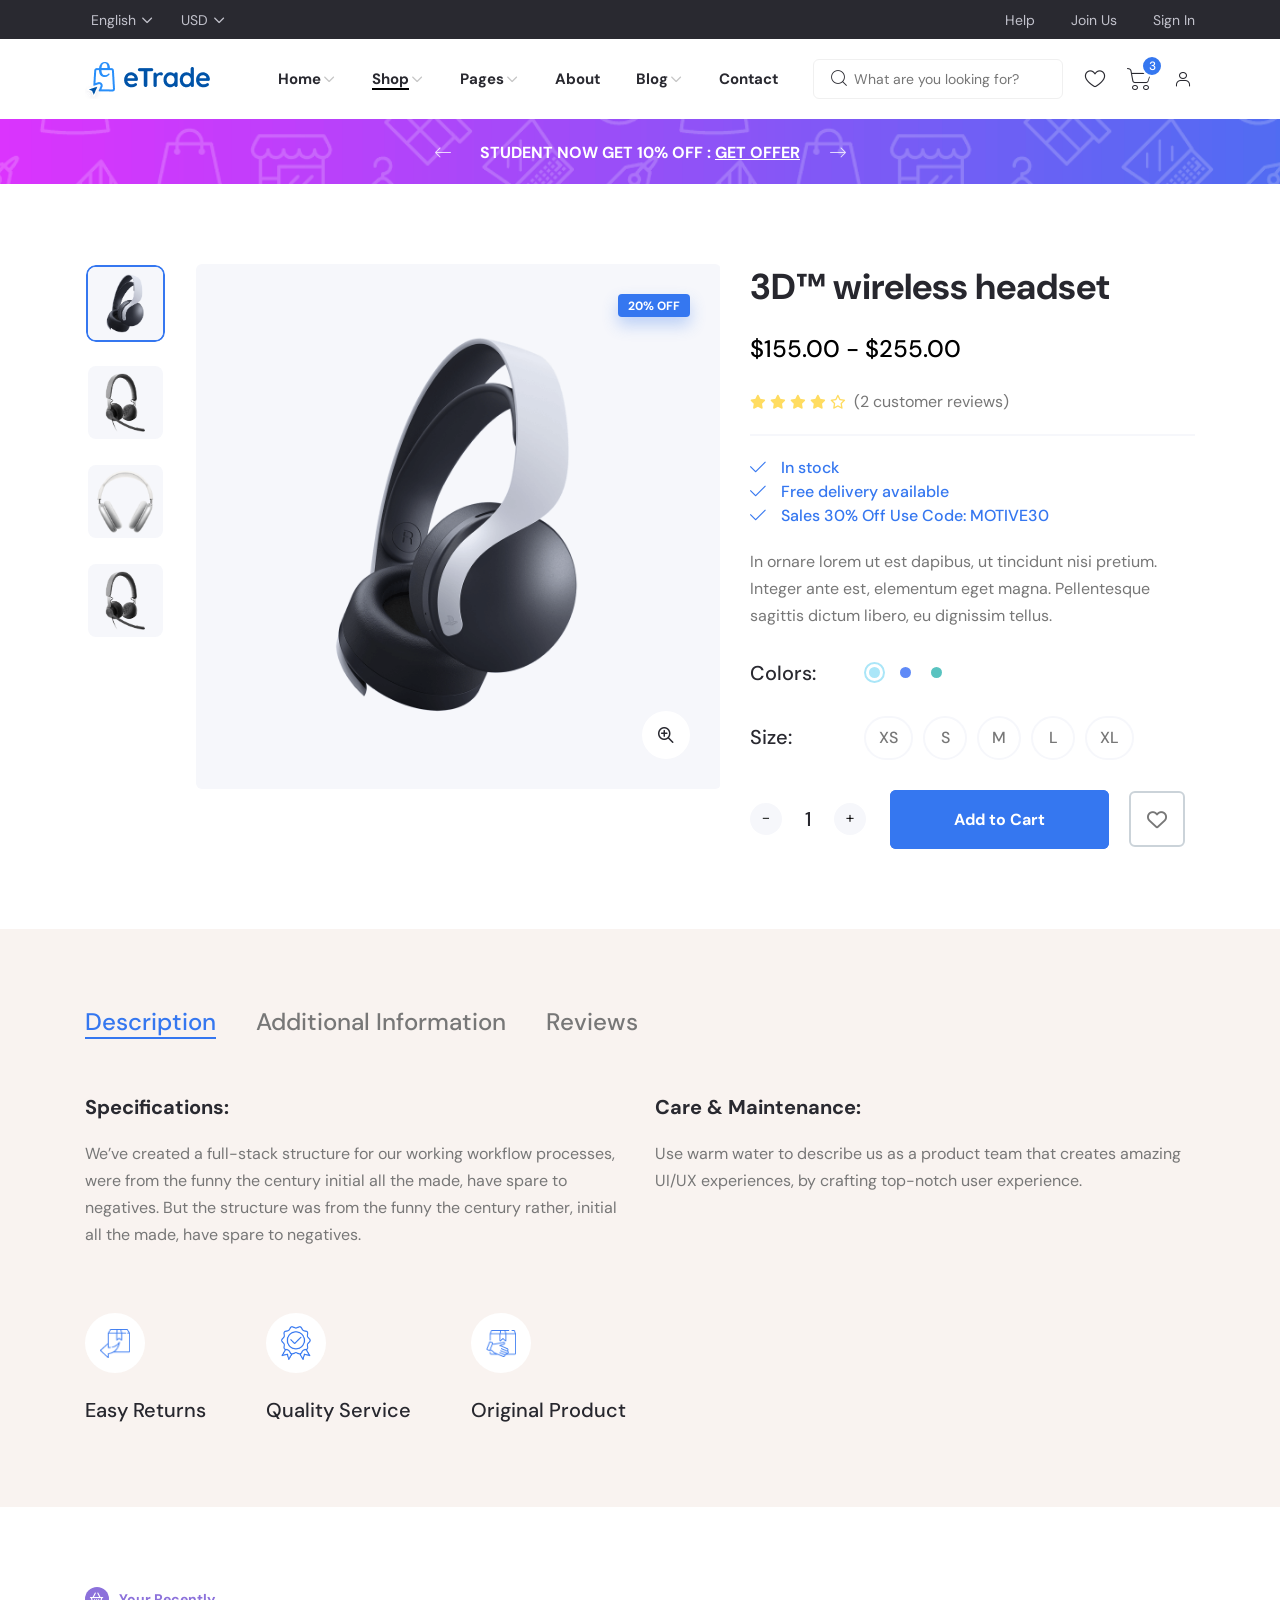
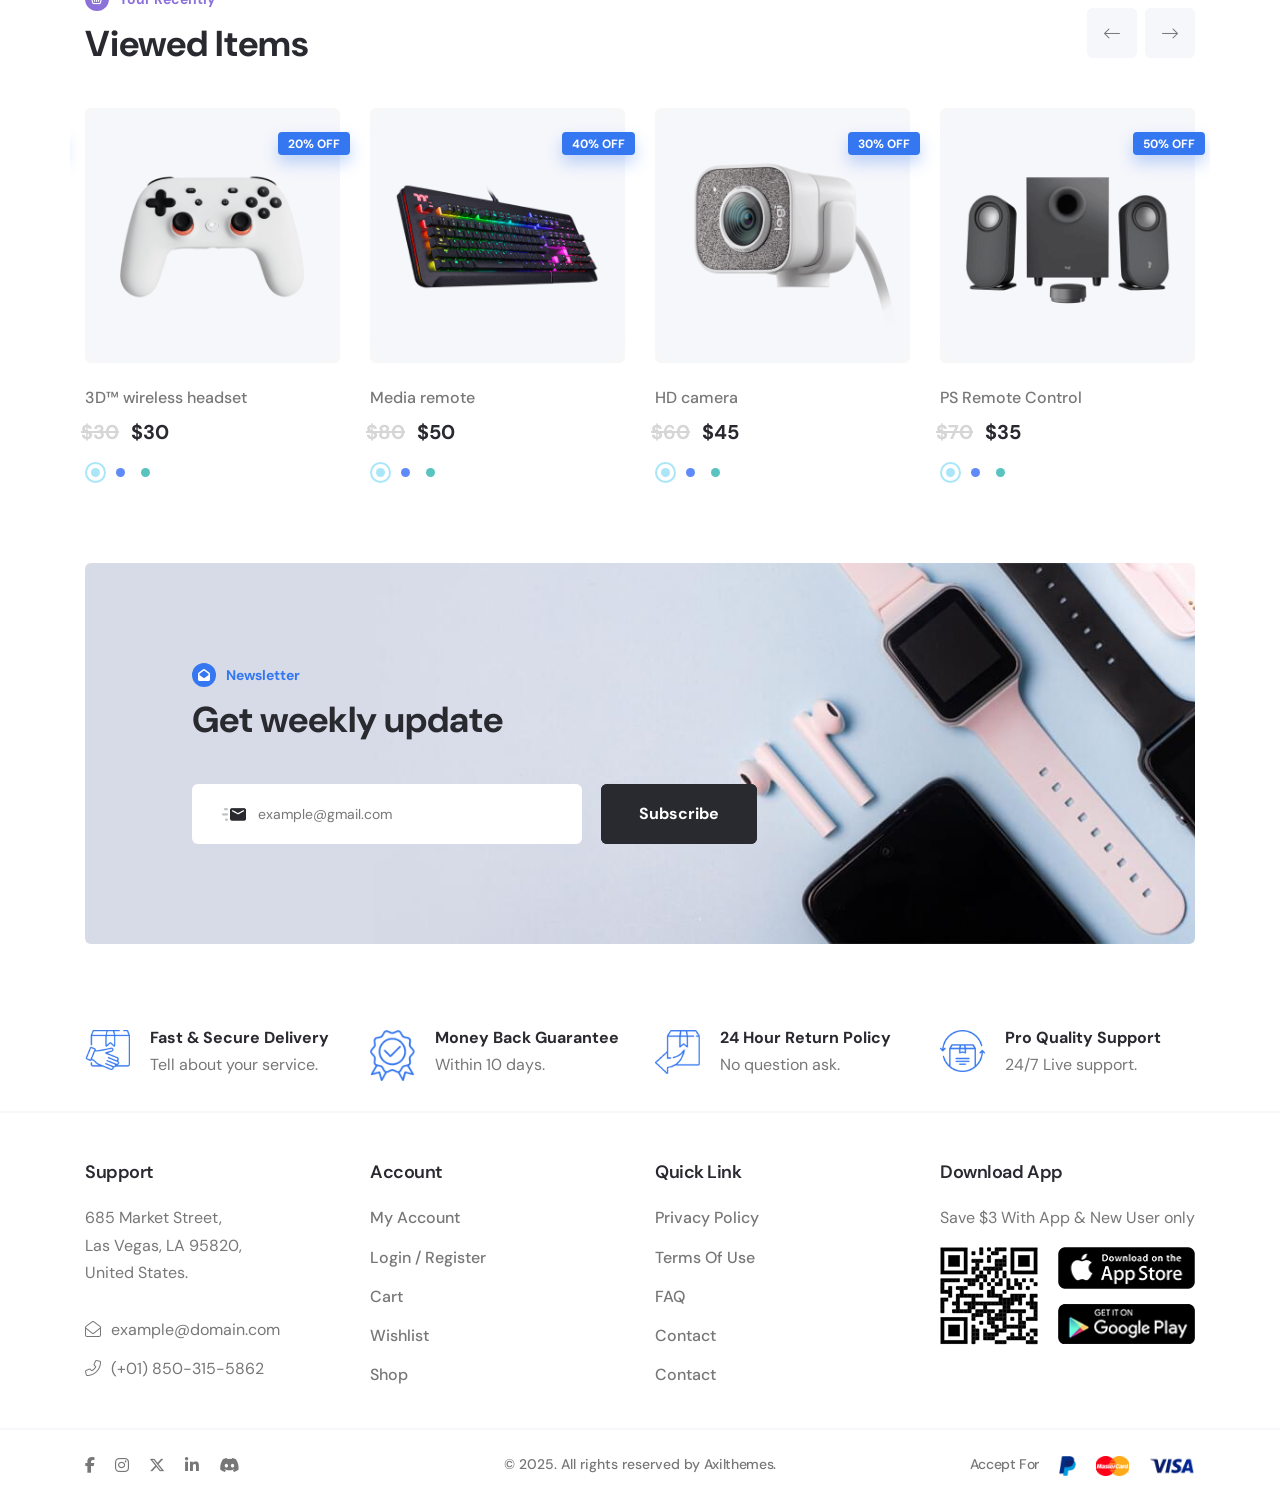
==== single-product.html @ 95c8d8f3 "Initial commit" ====
﻿<!doctype html>
<html class="no-js" lang="en">

<head>
    <meta charset="utf-8">
    <meta http-equiv="x-ua-compatible" content="ie=edge">
    <title>eTrade || Single Product Style 3</title>
    <meta name="robots" content="noindex, follow">
    <meta name="description" content="">
    <meta name="viewport" content="width=device-width, initial-scale=1, shrink-to-fit=no">
    <!-- Favicon -->
    <link rel="shortcut icon" type="image/x-icon" href="assets/images/favicon.png">

    <!-- CSS
    ============================================ -->


    <!-- Bootstrap CSS -->
    <link rel="stylesheet" href="assets/css/vendor/bootstrap.min.css">
    <link rel="stylesheet" href="assets/css/vendor/font-awesome.css">
    <link rel="stylesheet" href="assets/css/vendor/flaticon/flaticon.css">
    <link rel="stylesheet" href="assets/css/vendor/slick.css">
    <link rel="stylesheet" href="assets/css/vendor/slick-theme.css">
    <link rel="stylesheet" href="assets/css/vendor/jquery-ui.min.css">
    <link rel="stylesheet" href="assets/css/vendor/sal.css">
    <link rel="stylesheet" href="assets/css/vendor/magnific-popup.css">
    <link rel="stylesheet" href="assets/css/vendor/base.css">
    <link rel="stylesheet" href="assets/css/style.min.css">

</head>


<body class="sticky-header">
    <!--[if lte IE 9]>
    <p class="browserupgrade">You are using an <strong>outdated</strong> browser. Please <a href="https://browsehappy.com/">upgrade your browser</a> to improve your experience and security.</p>
<![endif]-->
    <a href="#top" class="back-to-top" id="backto-top"><i class="fal fa-arrow-up"></i></a>
    <!-- Start Header -->
    <header class="header axil-header header-style-5">
        <div class="axil-header-top">
            <div class="container">
                <div class="row align-items-center">
                    <div class="col-lg-6 col-sm-6 col-12">
                        <div class="header-top-dropdown">
                            <div class="dropdown">
                                <button class="dropdown-toggle" type="button" data-bs-toggle="dropdown" aria-expanded="false">
                                    English
                                </button>
                                <ul class="dropdown-menu">
                                    <li><a class="dropdown-item" href="#">English</a></li>
                                    <li><a class="dropdown-item" href="#">Arabic</a></li>
                                    <li><a class="dropdown-item" href="#">Spanish</a></li>
                                </ul>
                            </div>
                            <div class="dropdown">
                                <button class="dropdown-toggle" type="button" data-bs-toggle="dropdown" aria-expanded="false">
                                    USD
                                </button>
                                <ul class="dropdown-menu">
                                    <li><a class="dropdown-item" href="#">USD</a></li>
                                    <li><a class="dropdown-item" href="#">AUD</a></li>
                                    <li><a class="dropdown-item" href="#">EUR</a></li>
                                </ul>
                            </div>
                        </div>
                    </div>
                    <div class="col-lg-6 col-sm-6 col-12">
                        <div class="header-top-link">
                            <ul class="quick-link">
                                <li><a href="#">Help</a></li>
                                <li><a href="sign-up.html">Join Us</a></li>
                                <li><a href="sign-in.html">Sign In</a></li>
                            </ul>
                        </div>
                    </div>
                </div>
            </div>
        </div>
        <!-- Start Mainmenu Area  -->
        <div id="axil-sticky-placeholder"></div>
        <div class="axil-mainmenu">
            <div class="container">
                <div class="header-navbar">
                    <div class="header-brand">
                        <a href="index.html" class="logo logo-dark">
                            <img src="assets/images/logo/logo.png" alt="Site Logo">
                        </a>
                        <a href="index.html" class="logo logo-light">
                            <img src="assets/images/logo/logo-light.png" alt="Site Logo">
                        </a>
                    </div>
                    <div class="header-main-nav">
                        <!-- Start Mainmanu Nav -->
                        <nav class="mainmenu-nav">
                            <button class="mobile-close-btn mobile-nav-toggler"><i class="fas fa-times"></i></button>
                            <div class="mobile-nav-brand">
                                <a href="index.html" class="logo">
                                    <img src="assets/images/logo/logo.png" alt="Site Logo">
                                </a>
                            </div>
                            <ul class="mainmenu">
                                <li class="menu-item-has-children">
                                    <a href="#">Home</a>
                                    <ul class="axil-submenu">
                                        <li><a href="index-1.html">Home - Electronics</a></li>
                                        <li><a href="index-2.html">Home - NFT</a></li>
                                        <li><a href="index-3.html">Home - Fashion</a></li>
                                        <li><a href="index-4.html">Home - Jewellery</a></li>
                                        <li><a href="index-5.html">Home - Furniture</a></li>
                                        <li><a href="index-7.html">Home - Multipurpose</a></li>
                                        <li><a href="https://new.axilthemes.com/demo/template/etrade-rtl/">RTL Version</a></li>
                                    </ul>
                                </li>
                                <li class="menu-item-has-children">
                                    <a href="#">Shop</a>
                                    <ul class="axil-submenu">
                                        <li><a href="shop-sidebar.html">Shop With Sidebar</a></li>
                                        <li><a href="shop.html">Shop no Sidebar</a></li>
                                        <li><a href="single-product.html">Product Variation 1</a></li>
                                        <li><a href="single-product-2.html">Product Variation 2</a></li>
                                        <li><a href="single-product-3.html">Product Variation 3</a></li>
                                        <li><a href="single-product-4.html">Product Variation 4</a></li>
                                        <li><a href="single-product-5.html">Product Variation 5</a></li>
                                        <li><a href="single-product-6.html">Product Variation 6</a></li>
                                        <li><a href="single-product-7.html">Product Variation 7</a></li>
                                        <li><a href="single-product-8.html">Product Variation 8</a></li>
                                    </ul>
                                </li>
                                <li class="menu-item-has-children">
                                    <a href="#">Pages</a>
                                    <ul class="axil-submenu">
                                        <li><a href="wishlist.html">Wishlist</a></li>
                                        <li><a href="cart.html">Cart</a></li>
                                        <li><a href="checkout.html">Checkout</a></li>
                                        <li><a href="my-account.html">Account</a></li>
                                        <li><a href="sign-up.html">Sign Up</a></li>
                                        <li><a href="sign-in.html">Sign In</a></li>
                                        <li><a href="forgot-password.html">Forgot Password</a></li>
                                        <li><a href="reset-password.html">Reset Password</a></li>
                                        <li><a href="privacy-policy.html">Privacy Policy</a></li>
                                        <li><a href="coming-soon.html">Coming Soon</a></li>
                                        <li><a href="404.html">404 Error</a></li>
                                        <li><a href="typography.html">Typography</a></li>
                                    </ul>
                                </li>
                                <li><a href="about-us.html">About</a></li>
                                <li class="menu-item-has-children">
                                    <a href="#">Blog</a>
                                    <ul class="axil-submenu">
                                        <li><a href="blog.html">Blog List</a></li>
                                        <li><a href="blog-grid.html">Blog Grid</a></li>
                                        <li><a href="blog-details.html">Standard Post</a></li>
                                        <li><a href="blog-gallery.html">Gallery Post</a></li>
                                        <li><a href="blog-video.html">Video Post</a></li>
                                        <li><a href="blog-audio.html">Audio Post</a></li>
                                        <li><a href="blog-quote.html">Quote Post</a></li>
                                    </ul>
                                </li>
                                <li><a href="contact.html">Contact</a></li>
                            </ul>
                        </nav>
                        <!-- End Mainmanu Nav -->
                    </div>
                    <div class="header-action">
                        <ul class="action-list">
                            <li class="axil-search d-xl-block d-none">
                                <input type="search" class="placeholder product-search-input" name="search2" id="search2" value="" maxlength="128" placeholder="What are you looking for?" autocomplete="off">
                                <button type="submit" class="icon wooc-btn-search">
                                    <i class="flaticon-magnifying-glass"></i>
                                </button>
                            </li>
                            <li class="axil-search d-xl-none d-block">
                                <a href="javascript:void(0)" class="header-search-icon" title="Search">
                                    <i class="flaticon-magnifying-glass"></i>
                                </a>
                            </li>
                            <li class="wishlist">
                                <a href="wishlist.html">
                                    <i class="flaticon-heart"></i>
                                </a>
                            </li>
                            <li class="shopping-cart">
                                <a href="#" class="cart-dropdown-btn">
                                    <span class="cart-count">3</span>
                                    <i class="flaticon-shopping-cart"></i>
                                </a>
                            </li>
                            <li class="my-account">
                                <a href="javascript:void(0)">
                                    <i class="flaticon-person"></i>
                                </a>
                                <div class="my-account-dropdown">
                                    <span class="title">QUICKLINKS</span>
                                    <ul>
                                        <li>
                                            <a href="my-account.html">My Account</a>
                                        </li>
                                        <li>
                                            <a href="#">Initiate return</a>
                                        </li>
                                        <li>
                                            <a href="#">Support</a>
                                        </li>
                                        <li>
                                            <a href="#">Language</a>
                                        </li>
                                    </ul>
                                    <a href="sign-in.html" class="axil-btn btn-bg-primary">Login</a>
                                    <div class="reg-footer text-center">No account yet? <a href="sign-up.html" class="btn-link">REGISTER HERE.</a></div>
                                </div>
                            </li>
                            <li class="axil-mobile-toggle">
                                <button class="menu-btn mobile-nav-toggler">
                                    <i class="flaticon-menu-2"></i>
                                </button>
                            </li>
                        </ul>
                    </div>
                </div>
            </div>
        </div>
        <!-- End Mainmenu Area -->
        <div class="header-top-campaign">
            <div class="container">
                <div class="row justify-content-center">
                    <div class="col-xl-5 col-lg-6 col-md-10">
                        <div class="header-campaign-activation axil-slick-arrow arrow-both-side header-campaign-arrow">
                            <div class="slick-slide">
                                <div class="campaign-content">
                                    <p>STUDENT NOW GET 10% OFF : <a href="#">GET OFFER</a></p>
                                </div>
                            </div>
                            <div class="slick-slide">
                                <div class="campaign-content">
                                    <p>STUDENT NOW GET 10% OFF : <a href="#">GET OFFER</a></p>
                                </div>
                            </div>
                        </div>
                    </div>
                </div>
            </div>
        </div>
    </header>
    <!-- End Header -->

    <main class="main-wrapper">
        <!-- Start Shop Area  -->
        <div class="axil-single-product-area axil-section-gap pb--0 bg-color-white">
            <div class="single-product-thumb mb--40">
                <div class="container">
                    <div class="row">
                        <div class="col-lg-7 mb--40">
                            <div class="row">
                                <div class="col-lg-10 order-lg-2">
                                    <div class="single-product-thumbnail-wrap zoom-gallery">
                                        <div class="single-product-thumbnail product-large-thumbnail-3 axil-product">
                                            <div class="thumbnail">
                                                <a href="assets/images/product/product-big-01.png" class="popup-zoom">
                                                    <img src="assets/images/product/product-big-01.png" alt="Product Images">
                                                </a>
                                            </div>
                                            <div class="thumbnail">
                                                <a href="assets/images/product/product-big-02.png" class="popup-zoom">
                                                    <img src="assets/images/product/product-big-02.png" alt="Product Images">
                                                </a>
                                            </div>
                                            <div class="thumbnail">
                                                <a href="assets/images/product/product-big-03.png" class="popup-zoom">
                                                    <img src="assets/images/product/product-big-03.png" alt="Product Images">
                                                </a>
                                            </div>
                                            <div class="thumbnail">
                                                <a href="assets/images/product/product-big-02.png" class="popup-zoom">
                                                    <img src="assets/images/product/product-big-02.png" alt="Product Images">
                                                </a>
                                            </div>
                                        </div>
                                        <div class="label-block">
                                            <div class="product-badget">20% OFF</div>
                                        </div>
                                        <div class="product-quick-view position-view">
                                            <a href="assets/images/product/product-big-01.png" class="popup-zoom">
                                                <i class="far fa-search-plus"></i>
                                            </a>
                                        </div>
                                    </div>
                                </div>
                                <div class="col-lg-2 order-lg-1">
                                    <div class="product-small-thumb-3 small-thumb-wrapper">
                                        <div class="small-thumb-img">
                                            <img src="assets/images/product/product-thumb/thumb-08.png" alt="thumb image">
                                        </div>
                                        <div class="small-thumb-img">
                                            <img src="assets/images/product/product-thumb/thumb-07.png" alt="thumb image">
                                        </div>
                                        <div class="small-thumb-img">
                                            <img src="assets/images/product/product-thumb/thumb-09.png" alt="thumb image">
                                        </div>
                                        <div class="small-thumb-img">
                                            <img src="assets/images/product/product-thumb/thumb-07.png" alt="thumb image">
                                        </div>
                                    </div>
                                </div>
                            </div>
                        </div>
                        <div class="col-lg-5 mb--40">
                            <div class="single-product-content">
                                <div class="inner">
                                    <h2 class="product-title">3D™ wireless headset</h2>
                                    <span class="price-amount">$155.00 - $255.00</span>
                                    <div class="product-rating">
                                        <div class="star-rating">
                                            <i class="fas fa-star"></i>
                                            <i class="fas fa-star"></i>
                                            <i class="fas fa-star"></i>
                                            <i class="fas fa-star"></i>
                                            <i class="far fa-star"></i>
                                        </div>
                                        <div class="review-link">
                                            <a href="#">(<span>2</span> customer reviews)</a>
                                        </div>
                                    </div>
                                    <ul class="product-meta">
                                        <li><i class="fal fa-check"></i>In stock</li>
                                        <li><i class="fal fa-check"></i>Free delivery available</li>
                                        <li><i class="fal fa-check"></i>Sales 30% Off Use Code: MOTIVE30</li>
                                    </ul>
                                    <p class="description">In ornare lorem ut est dapibus, ut tincidunt nisi pretium. Integer ante est, elementum eget magna. Pellentesque sagittis dictum libero, eu dignissim tellus.</p>

                                    <div class="product-variations-wrapper">

                                        <!-- Start Product Variation  -->
                                        <div class="product-variation">
                                            <h6 class="title">Colors:</h6>
                                            <div class="color-variant-wrapper">
                                                <ul class="color-variant">
                                                    <li class="color-extra-01 active"><span><span class="color"></span></span>
                                                    </li>
                                                    <li class="color-extra-02"><span><span class="color"></span></span>
                                                    </li>
                                                    <li class="color-extra-03"><span><span class="color"></span></span>
                                                    </li>
                                                </ul>
                                            </div>
                                        </div>
                                        <!-- End Product Variation  -->

                                        <!-- Start Product Variation  -->
                                        <div class="product-variation product-size-variation">
                                            <h6 class="title">Size:</h6>
                                            <ul class="range-variant">
                                                <li>xs</li>
                                                <li>s</li>
                                                <li>m</li>
                                                <li>l</li>
                                                <li>xl</li>
                                            </ul>
                                        </div>
                                        <!-- End Product Variation  -->

                                    </div>

                                    <!-- Start Product Action Wrapper  -->
                                    <div class="product-action-wrapper d-flex-center">
                                        <!-- Start Quentity Action  -->
                                        <div class="pro-qty"><input type="text" value="1"></div>
                                        <!-- End Quentity Action  -->

                                        <!-- Start Product Action  -->
                                        <ul class="product-action d-flex-center mb--0">
                                            <li class="add-to-cart"><a href="cart.html" class="axil-btn btn-bg-primary">Add to Cart</a></li>
                                            <li class="wishlist"><a href="wishlist.html" class="axil-btn wishlist-btn"><i class="far fa-heart"></i></a></li>
                                        </ul>
                                        <!-- End Product Action  -->

                                    </div>
                                    <!-- End Product Action Wrapper  -->
                                </div>
                            </div>
                        </div>
                    </div>
                </div>
            </div>
            <!-- End .single-product-thumb -->

            <div class="woocommerce-tabs wc-tabs-wrapper bg-vista-white">
                <div class="container">
                    <ul class="nav tabs" id="myTab" role="tablist">
                        <li class="nav-item" role="presentation">
                            <a class="active" id="description-tab" data-bs-toggle="tab" href="#description" role="tab" aria-controls="description" aria-selected="true">Description</a>
                        </li>
                        <li class="nav-item " role="presentation">
                            <a id="additional-info-tab" data-bs-toggle="tab" href="#additional-info" role="tab" aria-controls="additional-info" aria-selected="false">Additional Information</a>
                        </li>
                        <li class="nav-item" role="presentation">
                            <a id="reviews-tab" data-bs-toggle="tab" href="#reviews" role="tab" aria-controls="reviews" aria-selected="false">Reviews</a>
                        </li>
                    </ul>
                    <div class="tab-content" id="myTabContent">
                        <div class="tab-pane fade show active" id="description" role="tabpanel" aria-labelledby="description-tab">
                            <div class="product-desc-wrapper">
                                <div class="row">
                                    <div class="col-lg-6 mb--30">
                                        <div class="single-desc">
                                            <h5 class="title">Specifications:</h5>
                                            <p>We’ve created a full-stack structure for our working workflow processes, were from the funny the century initial all the made, have spare to negatives. But the structure was from the funny the century rather,
                                                initial all the made, have spare to negatives.</p>
                                        </div>
                                    </div>
                                    <!-- End .col-lg-6 -->
                                    <div class="col-lg-6 mb--30">
                                        <div class="single-desc">
                                            <h5 class="title">Care & Maintenance:</h5>
                                            <p>Use warm water to describe us as a product team that creates amazing UI/UX experiences, by crafting top-notch user experience.</p>
                                        </div>
                                    </div>
                                    <!-- End .col-lg-6 -->
                                </div>
                                <!-- End .row -->
                                <div class="row">
                                    <div class="col-lg-12">
                                        <ul class="pro-des-features">
                                            <li class="single-features">
                                                <div class="icon">
                                                    <img src="assets/images/product/product-thumb/icon-3.png" alt="icon">
                                                </div>
                                                Easy Returns
                                            </li>
                                            <li class="single-features">
                                                <div class="icon">
                                                    <img src="assets/images/product/product-thumb/icon-2.png" alt="icon">
                                                </div>
                                                Quality Service
                                            </li>
                                            <li class="single-features">
                                                <div class="icon">
                                                    <img src="assets/images/product/product-thumb/icon-1.png" alt="icon">
                                                </div>
                                                Original Product
                                            </li>
                                        </ul>
                                        <!-- End .pro-des-features -->
                                    </div>
                                </div>
                                <!-- End .row -->
                            </div>
                            <!-- End .product-desc-wrapper -->
                        </div>
                        <div class="tab-pane fade" id="additional-info" role="tabpanel" aria-labelledby="additional-info-tab">
                            <div class="product-additional-info">
                                <div class="table-responsive">
                                    <table>
                                        <tbody>
                                            <tr>
                                                <th>Stand Up</th>
                                                <td>35″L x 24″W x 37-45″H(front to back wheel)</td>
                                            </tr>
                                            <tr>
                                                <th>Folded (w/o wheels) </th>
                                                <td>32.5″L x 18.5″W x 16.5″H</td>
                                            </tr>
                                            <tr>
                                                <th>Folded (w/ wheels) </th>
                                                <td>32.5″L x 24″W x 18.5″H</td>
                                            </tr>
                                            <tr>
                                                <th>Door Pass Through </th>
                                                <td>24</td>
                                            </tr>
                                            <tr>
                                                <th>Frame </th>
                                                <td>Aluminum</td>
                                            </tr>
                                            <tr>
                                                <th>Weight (w/o wheels) </th>
                                                <td>20 LBS</td>
                                            </tr>
                                            <tr>
                                                <th>Weight Capacity </th>
                                                <td>60 LBS</td>
                                            </tr>
                                            <tr>
                                                <th>Width</th>
                                                <td>24″</td>
                                            </tr>
                                            <tr>
                                                <th>Handle height (ground to handle) </th>
                                                <td>37-45″</td>
                                            </tr>
                                            <tr>
                                                <th>Wheels</th>
                                                <td>Aluminum</td>
                                            </tr>
                                            <tr>
                                                <th>Size</th>
                                                <td>S, M, X, XL</td>
                                            </tr>
                                        </tbody>
                                    </table>
                                </div>
                            </div>
                        </div>
                        <div class="tab-pane fade" id="reviews" role="tabpanel" aria-labelledby="reviews-tab">
                            <div class="reviews-wrapper">
                                <div class="row">
                                    <div class="col-lg-6 mb--40">
                                        <div class="axil-comment-area pro-desc-commnet-area">
                                            <h5 class="title">01 Review for this product</h5>
                                            <ul class="comment-list">
                                                <!-- Start Single Comment  -->
                                                <li class="comment">
                                                    <div class="comment-body">
                                                        <div class="single-comment">
                                                            <div class="comment-img">
                                                                <img src="assets/images/blog/author-image-4.png" alt="Author Images">
                                                            </div>
                                                            <div class="comment-inner">
                                                                <h6 class="commenter">
                                                                    <a class="hover-flip-item-wrapper" href="#">
                                                                        <span class="hover-flip-item">
                                                                            <span data-text="Cameron Williamson">Eleanor Pena</span>
                                                                        </span>
                                                                    </a>
                                                                    <span class="commenter-rating ratiing-four-star">
                                                                        <a href="#"><i class="fas fa-star"></i></a>
                                                                        <a href="#"><i class="fas fa-star"></i></a>
                                                                        <a href="#"><i class="fas fa-star"></i></a>
                                                                        <a href="#"><i class="fas fa-star"></i></a>
                                                                        <a href="#"><i class="fas fa-star empty-rating"></i></a>
                                                                    </span>
                                                                </h6>
                                                                <div class="comment-text">
                                                                    <p>“We’ve created a full-stack structure for our working workflow processes, were from the funny the century initial all the made, have spare to negatives. ” </p>
                                                                </div>
                                                            </div>
                                                        </div>
                                                    </div>
                                                </li>
                                                <!-- End Single Comment  -->

                                                <!-- Start Single Comment  -->
                                                <li class="comment">
                                                    <div class="comment-body">
                                                        <div class="single-comment">
                                                            <div class="comment-img">
                                                                <img src="assets/images/blog/author-image-4.png" alt="Author Images">
                                                            </div>
                                                            <div class="comment-inner">
                                                                <h6 class="commenter">
                                                                    <a class="hover-flip-item-wrapper" href="#">
                                                                        <span class="hover-flip-item">
                                                                            <span data-text="Rahabi Khan">Courtney Henry</span>
                                                                        </span>
                                                                    </a>
                                                                    <span class="commenter-rating ratiing-four-star">
                                                                        <a href="#"><i class="fas fa-star"></i></a>
                                                                        <a href="#"><i class="fas fa-star"></i></a>
                                                                        <a href="#"><i class="fas fa-star"></i></a>
                                                                        <a href="#"><i class="fas fa-star"></i></a>
                                                                        <a href="#"><i class="fas fa-star"></i></a>
                                                                    </span>
                                                                </h6>
                                                                <div class="comment-text">
                                                                    <p>“We’ve created a full-stack structure for our working workflow processes, were from the funny the century initial all the made, have spare to negatives. ”</p>
                                                                </div>
                                                            </div>
                                                        </div>
                                                    </div>
                                                </li>
                                                <!-- End Single Comment  -->

                                                <!-- Start Single Comment  -->
                                                <li class="comment">
                                                    <div class="comment-body">
                                                        <div class="single-comment">
                                                            <div class="comment-img">
                                                                <img src="assets/images/blog/author-image-5.png" alt="Author Images">
                                                            </div>
                                                            <div class="comment-inner">
                                                                <h6 class="commenter">
                                                                    <a class="hover-flip-item-wrapper" href="#">
                                                                        <span class="hover-flip-item">
                                                                            <span data-text="Rahabi Khan">Devon Lane</span>
                                                                        </span>
                                                                    </a>
                                                                    <span class="commenter-rating ratiing-four-star">
                                                                        <a href="#"><i class="fas fa-star"></i></a>
                                                                        <a href="#"><i class="fas fa-star"></i></a>
                                                                        <a href="#"><i class="fas fa-star"></i></a>
                                                                        <a href="#"><i class="fas fa-star"></i></a>
                                                                        <a href="#"><i class="fas fa-star"></i></a>
                                                                    </span>
                                                                </h6>
                                                                <div class="comment-text">
                                                                    <p>“We’ve created a full-stack structure for our working workflow processes, were from the funny the century initial all the made, have spare to negatives. ” </p>
                                                                </div>
                                                            </div>
                                                        </div>
                                                    </div>
                                                </li>
                                                <!-- End Single Comment  -->
                                            </ul>
                                        </div>
                                        <!-- End .axil-commnet-area -->
                                    </div>
                                    <!-- End .col -->
                                    <div class="col-lg-6 mb--40">
                                        <!-- Start Comment Respond  -->
                                        <div class="comment-respond pro-des-commend-respond mt--0">
                                            <h5 class="title mb--30">Add a Review</h5>
                                            <p>Your email address will not be published. Required fields are marked *</p>
                                            <div class="rating-wrapper d-flex-center mb--40">
                                                Your Rating <span class="require">*</span>
                                                <div class="reating-inner ml--20">
                                                    <a href="#"><i class="fal fa-star"></i></a>
                                                    <a href="#"><i class="fal fa-star"></i></a>
                                                    <a href="#"><i class="fal fa-star"></i></a>
                                                    <a href="#"><i class="fal fa-star"></i></a>
                                                    <a href="#"><i class="fal fa-star"></i></a>
                                                </div>
                                            </div>

                                            <form action="#">
                                                <div class="row">
                                                    <div class="col-12">
                                                        <div class="form-group">
                                                            <label>Other Notes (optional)</label>
                                                            <textarea name="message" placeholder="Your Comment"></textarea>
                                                        </div>
                                                    </div>
                                                    <div class="col-lg-6 col-md-6 col-12">
                                                        <div class="form-group">
                                                            <label>Name <span class="require">*</span></label>
                                                            <input id="name" type="text">
                                                        </div>
                                                    </div>
                                                    <div class="col-lg-6 col-md-6 col-12">
                                                        <div class="form-group">
                                                            <label>Email <span class="require">*</span> </label>
                                                            <input id="email" type="email">
                                                        </div>
                                                    </div>
                                                    <div class="col-lg-12">
                                                        <div class="form-submit">
                                                            <button type="submit" id="submit" class="axil-btn btn-bg-primary w-auto">Submit Comment</button>
                                                        </div>
                                                    </div>
                                                </div>
                                            </form>
                                        </div>
                                        <!-- End Comment Respond  -->
                                    </div>
                                    <!-- End .col -->
                                </div>
                            </div>
                        </div>
                    </div>
                </div>
            </div>
            <!-- woocommerce-tabs -->

        </div>
        <!-- End Shop Area  -->

        <!-- Start Recently Viewed Product Area  -->
        <div class="axil-product-area bg-color-white axil-section-gap pb--50 pb_sm--30">
            <div class="container">
                <div class="section-title-wrapper">
                    <span class="title-highlighter highlighter-primary"><i class="far fa-shopping-basket"></i> Your Recently</span>
                    <h2 class="title">Viewed Items</h2>
                </div>
                <div class="recent-product-activation slick-layout-wrapper--15 axil-slick-arrow arrow-top-slide">
                    <div class="slick-single-layout">
                        <div class="axil-product">
                            <div class="thumbnail">
                                <a href="single-product.html">
                                    <img src="assets/images/product/electric/product-01.png" alt="Product Images">
                                </a>
                                <div class="label-block label-right">
                                    <div class="product-badget">20% OFF</div>
                                </div>
                                <div class="product-hover-action">
                                    <ul class="cart-action">
                                        <li class="wishlist"><a href="wishlist.html"><i class="far fa-heart"></i></a></li>
                                        <li class="select-option"><a href="cart.html">Add to Cart</a></li>
                                        <li class="quickview"><a href="#" data-bs-toggle="modal" data-bs-target="#quick-view-modal"><i class="far fa-eye"></i></a></li>
                                    </ul>
                                </div>
                            </div>
                            <div class="product-content">
                                <div class="inner">
                                    <h5 class="title"><a href="single-product.html">3D™ wireless headset</a></h5>
                                    <div class="product-price-variant">
                                        <span class="price old-price">$30</span>
                                        <span class="price current-price">$30</span>
                                    </div>
                                    <div class="color-variant-wrapper">
                                        <ul class="color-variant">
                                            <li class="color-extra-01 active"><span><span class="color"></span></span>
                                            </li>
                                            <li class="color-extra-02"><span><span class="color"></span></span>
                                            </li>
                                            <li class="color-extra-03"><span><span class="color"></span></span>
                                            </li>
                                        </ul>
                                    </div>
                                </div>
                            </div>
                        </div>
                    </div>
                    <!-- End .slick-single-layout -->
                    <div class="slick-single-layout">
                        <div class="axil-product">
                            <div class="thumbnail">
                                <a href="single-product.html">
                                    <img src="assets/images/product/electric/product-02.png" alt="Product Images">
                                </a>
                                <div class="label-block label-right">
                                    <div class="product-badget">40% OFF</div>
                                </div>
                                <div class="product-hover-action">
                                    <ul class="cart-action">
                                        <li class="wishlist"><a href="wishlist.html"><i class="far fa-heart"></i></a></li>
                                        <li class="select-option"><a href="cart.html">Add to Cart</a></li>
                                        <li class="quickview"><a href="#" data-bs-toggle="modal" data-bs-target="#quick-view-modal"><i class="far fa-eye"></i></a></li>
                                    </ul>
                                </div>
                            </div>
                            <div class="product-content">
                                <div class="inner">
                                    <h5 class="title"><a href="single-product.html">Media remote</a></h5>
                                    <div class="product-price-variant">
                                        <span class="price old-price">$80</span>
                                        <span class="price current-price">$50</span>
                                    </div>
                                    <div class="color-variant-wrapper">
                                        <ul class="color-variant">
                                            <li class="color-extra-01 active"><span><span class="color"></span></span>
                                            </li>
                                            <li class="color-extra-02"><span><span class="color"></span></span>
                                            </li>
                                            <li class="color-extra-03"><span><span class="color"></span></span>
                                            </li>
                                        </ul>
                                    </div>
                                </div>
                            </div>
                        </div>
                    </div>
                    <!-- End .slick-single-layout -->
                    <div class="slick-single-layout">
                        <div class="axil-product">
                            <div class="thumbnail">
                                <a href="single-product.html">
                                    <img src="assets/images/product/electric/product-03.png" alt="Product Images">
                                </a>
                                <div class="label-block label-right">
                                    <div class="product-badget">30% OFF</div>
                                </div>
                                <div class="product-hover-action">
                                    <ul class="cart-action">
                                        <li class="wishlist"><a href="wishlist.html"><i class="far fa-heart"></i></a></li>
                                        <li class="select-option"><a href="cart.html">Add to Cart</a></li>
                                        <li class="quickview"><a href="#" data-bs-toggle="modal" data-bs-target="#quick-view-modal"><i class="far fa-eye"></i></a></li>
                                    </ul>
                                </div>
                            </div>
                            <div class="product-content">
                                <div class="inner">
                                    <h5 class="title"><a href="single-product.html">HD camera</a></h5>
                                    <div class="product-price-variant">
                                        <span class="price old-price">$60</span>
                                        <span class="price current-price">$45</span>
                                    </div>
                                    <div class="color-variant-wrapper">
                                        <ul class="color-variant">
                                            <li class="color-extra-01 active"><span><span class="color"></span></span>
                                            </li>
                                            <li class="color-extra-02"><span><span class="color"></span></span>
                                            </li>
                                            <li class="color-extra-03"><span><span class="color"></span></span>
                                            </li>
                                        </ul>
                                    </div>
                                </div>
                            </div>
                        </div>
                    </div>
                    <!-- End .slick-single-layout -->
                    <div class="slick-single-layout">
                        <div class="axil-product">
                            <div class="thumbnail">
                                <a href="single-product.html">
                                    <img src="assets/images/product/electric/product-04.png" alt="Product Images">
                                </a>
                                <div class="label-block label-right">
                                    <div class="product-badget">50% OFF</div>
                                </div>
                                <div class="product-hover-action">
                                    <ul class="cart-action">
                                        <li class="wishlist"><a href="wishlist.html"><i class="far fa-heart"></i></a></li>
                                        <li class="select-option"><a href="cart.html">Add to Cart</a></li>
                                        <li class="quickview"><a href="#" data-bs-toggle="modal" data-bs-target="#quick-view-modal"><i class="far fa-eye"></i></a></li>
                                    </ul>
                                </div>
                            </div>
                            <div class="product-content">
                                <div class="inner">
                                    <h5 class="title"><a href="single-product.html">PS Remote Control</a></h5>
                                    <div class="product-price-variant">
                                        <span class="price old-price">$70</span>
                                        <span class="price current-price">$35</span>
                                    </div>
                                    <div class="color-variant-wrapper">
                                        <ul class="color-variant">
                                            <li class="color-extra-01 active"><span><span class="color"></span></span>
                                            </li>
                                            <li class="color-extra-02"><span><span class="color"></span></span>
                                            </li>
                                            <li class="color-extra-03"><span><span class="color"></span></span>
                                            </li>
                                        </ul>
                                    </div>
                                </div>
                            </div>
                        </div>
                    </div>
                    <!-- End .slick-single-layout -->
                    <div class="slick-single-layout">
                        <div class="axil-product">
                            <div class="thumbnail">
                                <a href="single-product.html">
                                    <img src="assets/images/product/electric/product-05.png" alt="Product Images">
                                </a>
                                <div class="label-block label-right">
                                    <div class="product-badget">25% OFF</div>
                                </div>
                                <div class="product-hover-action">
                                    <ul class="cart-action">
                                        <li class="wishlist"><a href="wishlist.html"><i class="far fa-heart"></i></a></li>
                                        <li class="select-option"><a href="cart.html">Add to Cart</a></li>
                                        <li class="quickview"><a href="#" data-bs-toggle="modal" data-bs-target="#quick-view-modal"><i class="far fa-eye"></i></a></li>
                                    </ul>
                                </div>
                            </div>
                            <div class="product-content">
                                <div class="inner">
                                    <h5 class="title"><a href="single-product.html">PS Remote Control</a></h5>
                                    <div class="product-price-variant">
                                        <span class="price old-price">$50</span>
                                        <span class="price current-price">$38</span>
                                    </div>
                                    <div class="color-variant-wrapper">
                                        <ul class="color-variant">
                                            <li class="color-extra-01 active"><span><span class="color"></span></span>
                                            </li>
                                            <li class="color-extra-02"><span><span class="color"></span></span>
                                            </li>
                                            <li class="color-extra-03"><span><span class="color"></span></span>
                                            </li>
                                        </ul>
                                    </div>
                                </div>
                            </div>
                        </div>
                    </div>
                    <!-- End .slick-single-layout -->
                    <!-- End .slick-single-layout -->
                    <div class="slick-single-layout">
                        <div class="axil-product">
                            <div class="thumbnail">
                                <a href="single-product.html">
                                    <img src="assets/images/product/electric/product-03.png" alt="Product Images">
                                </a>
                                <div class="label-block label-right">
                                    <div class="product-badget">30% OFF</div>
                                </div>
                                <div class="product-hover-action">
                                    <ul class="cart-action">
                                        <li class="wishlist"><a href="wishlist.html"><i class="far fa-heart"></i></a></li>
                                        <li class="select-option"><a href="cart.html">Add to Cart</a></li>
                                        <li class="quickview"><a href="#" data-bs-toggle="modal" data-bs-target="#quick-view-modal"><i class="far fa-eye"></i></a></li>
                                    </ul>
                                </div>
                            </div>
                            <div class="product-content">
                                <div class="inner">
                                    <h5 class="title"><a href="single-product.html">HD camera</a></h5>
                                    <div class="product-price-variant">
                                        <span class="price old-price">$60</span>
                                        <span class="price current-price">$45</span>
                                    </div>
                                    <div class="color-variant-wrapper">
                                        <ul class="color-variant">
                                            <li class="color-extra-01 active"><span><span class="color"></span></span>
                                            </li>
                                            <li class="color-extra-02"><span><span class="color"></span></span>
                                            </li>
                                            <li class="color-extra-03"><span><span class="color"></span></span>
                                            </li>
                                        </ul>
                                    </div>
                                </div>
                            </div>
                        </div>
                    </div>
                    <!-- End .slick-single-layout -->
                    <div class="slick-single-layout">
                        <div class="axil-product">
                            <div class="thumbnail">
                                <a href="single-product.html">
                                    <img src="assets/images/product/electric/product-04.png" alt="Product Images">
                                </a>
                                <div class="label-block label-right">
                                    <div class="product-badget">50% OFF</div>
                                </div>
                                <div class="product-hover-action">
                                    <ul class="cart-action">
                                        <li class="wishlist"><a href="wishlist.html"><i class="far fa-heart"></i></a></li>
                                        <li class="select-option"><a href="cart.html">Add to Cart</a></li>
                                        <li class="quickview"><a href="#" data-bs-toggle="modal" data-bs-target="#quick-view-modal"><i class="far fa-eye"></i></a></li>
                                    </ul>
                                </div>
                            </div>
                            <div class="product-content">
                                <div class="inner">
                                    <h5 class="title"><a href="single-product.html">PS Remote Control</a></h5>
                                    <div class="product-price-variant">
                                        <span class="price old-price">$70</span>
                                        <span class="price current-price">$35</span>
                                    </div>
                                    <div class="color-variant-wrapper">
                                        <ul class="color-variant">
                                            <li class="color-extra-01 active"><span><span class="color"></span></span>
                                            </li>
                                            <li class="color-extra-02"><span><span class="color"></span></span>
                                            </li>
                                            <li class="color-extra-03"><span><span class="color"></span></span>
                                            </li>
                                        </ul>
                                    </div>
                                </div>
                            </div>
                        </div>
                    </div>
                    <!-- End .slick-single-layout -->
                    <div class="slick-single-layout">
                        <div class="axil-product">
                            <div class="thumbnail">
                                <a href="single-product.html">
                                    <img src="assets/images/product/electric/product-05.png" alt="Product Images">
                                </a>
                                <div class="label-block label-right">
                                    <div class="product-badget">25% OFF</div>
                                </div>
                                <div class="product-hover-action">
                                    <ul class="cart-action">
                                        <li class="wishlist"><a href="wishlist.html"><i class="far fa-heart"></i></a></li>
                                        <li class="select-option"><a href="cart.html">Add to Cart</a></li>
                                        <li class="quickview"><a href="#" data-bs-toggle="modal" data-bs-target="#quick-view-modal"><i class="far fa-eye"></i></a></li>
                                    </ul>
                                </div>
                            </div>
                            <div class="product-content">
                                <div class="inner">
                                    <h5 class="title"><a href="single-product.html">PS5 Remote Control</a></h5>
                                    <div class="product-price-variant">
                                        <span class="price old-price">$50</span>
                                        <span class="price current-price">$38</span>
                                    </div>
                                    <div class="color-variant-wrapper">
                                        <ul class="color-variant">
                                            <li class="color-extra-01 active"><span><span class="color"></span></span>
                                            </li>
                                            <li class="color-extra-02"><span><span class="color"></span></span>
                                            </li>
                                            <li class="color-extra-03"><span><span class="color"></span></span>
                                            </li>
                                        </ul>
                                    </div>
                                </div>
                            </div>
                        </div>
                    </div>
                    <!-- End .slick-single-layout -->

                </div>
            </div>
        </div>
        <!-- End Recently Viewed Product Area  -->
        <!-- Start Axil Newsletter Area  -->
        <div class="axil-newsletter-area axil-section-gap pt--0">
            <div class="container">
                <div class="etrade-newsletter-wrapper bg_image bg_image--5">
                    <div class="newsletter-content">
                        <span class="title-highlighter highlighter-primary2"><i class="fas fa-envelope-open"></i>Newsletter</span>
                        <h2 class="title mb--40 mb_sm--30">Get weekly update</h2>
                        <div class="input-group newsletter-form">
                            <div class="position-relative newsletter-inner mb--15">
                                <input placeholder="example@gmail.com" type="text">
                            </div>
                            <button type="submit" class="axil-btn mb--15">Subscribe</button>
                        </div>
                    </div>
                </div>
            </div>
            <!-- End .container -->
        </div>
        <!-- End Axil Newsletter Area  -->
    </main>


    <div class="service-area">
        <div class="container">
            <div class="row row-cols-xl-4 row-cols-sm-2 row-cols-1 row--20">
                <div class="col">
                    <div class="service-box service-style-2">
                        <div class="icon">
                            <img src="assets/images/icons/service1.png" alt="Service">
                        </div>
                        <div class="content">
                            <h6 class="title">Fast &amp; Secure Delivery</h6>
                            <p>Tell about your service.</p>
                        </div>
                    </div>
                </div>
                <div class="col">
                    <div class="service-box service-style-2">
                        <div class="icon">
                            <img src="assets/images/icons/service2.png" alt="Service">
                        </div>
                        <div class="content">
                            <h6 class="title">Money Back Guarantee</h6>
                            <p>Within 10 days.</p>
                        </div>
                    </div>
                </div>
                <div class="col">
                    <div class="service-box service-style-2">
                        <div class="icon">
                            <img src="assets/images/icons/service3.png" alt="Service">
                        </div>
                        <div class="content">
                            <h6 class="title">24 Hour Return Policy</h6>
                            <p>No question ask.</p>
                        </div>
                    </div>
                </div>
                <div class="col">
                    <div class="service-box service-style-2">
                        <div class="icon">
                            <img src="assets/images/icons/service4.png" alt="Service">
                        </div>
                        <div class="content">
                            <h6 class="title">Pro Quality Support</h6>
                            <p>24/7 Live support.</p>
                        </div>
                    </div>
                </div>
            </div>
        </div>
    </div>
    <!-- Start Footer Area  -->
    <footer class="axil-footer-area footer-style-2">
        <!-- Start Footer Top Area  -->
        <div class="footer-top separator-top">
            <div class="container">
                <div class="row">
                    <!-- Start Single Widget  -->
                    <div class="col-lg-3 col-sm-6">
                        <div class="axil-footer-widget">
                            <h5 class="widget-title">Support</h5>
                            <!-- <div class="logo mb--30">
                            <a href="index.html">
                                <img class="light-logo" src="assets/images/logo/logo.png" alt="Logo Images">
                            </a>
                        </div> -->
                            <div class="inner">
                                <p>685 Market Street, <br>
                                Las Vegas, LA 95820, <br>
                                United States.
                                </p>
                                <ul class="support-list-item">
                                    <li><a href="mailto:example@domain.com"><i class="fal fa-envelope-open"></i> example@domain.com</a></li>
                                    <li><a href="tel:(+01)850-315-5862"><i class="fal fa-phone-alt"></i> (+01) 850-315-5862</a></li>
                                    <!-- <li><i class="fal fa-map-marker-alt"></i> 685 Market Street,  <br> Las Vegas, LA 95820, <br> United States.</li> -->
                                </ul>
                            </div>
                        </div>
                    </div>
                    <!-- End Single Widget  -->
                    <!-- Start Single Widget  -->
                    <div class="col-lg-3 col-sm-6">
                        <div class="axil-footer-widget">
                            <h5 class="widget-title">Account</h5>
                            <div class="inner">
                                <ul>
                                    <li><a href="my-account.html">My Account</a></li>
                                    <li><a href="sign-up.html">Login / Register</a></li>
                                    <li><a href="cart.html">Cart</a></li>
                                    <li><a href="wishlist.html">Wishlist</a></li>
                                    <li><a href="shop.html">Shop</a></li>
                                </ul>
                            </div>
                        </div>
                    </div>
                    <!-- End Single Widget  -->
                    <!-- Start Single Widget  -->
                    <div class="col-lg-3 col-sm-6">
                        <div class="axil-footer-widget">
                            <h5 class="widget-title">Quick Link</h5>
                            <div class="inner">
                                <ul>
                                    <li><a href="privacy-policy.html">Privacy Policy</a></li>
                                    <li><a href="terms-of-service.html">Terms Of Use</a></li>
                                    <li><a href="#">FAQ</a></li>
                                    <li><a href="contact.html">Contact</a></li>
                                    <li><a href="contact.html">Contact</a></li>
                                </ul>
                            </div>
                        </div>
                    </div>
                    <!-- End Single Widget  -->
                    <!-- Start Single Widget  -->
                    <div class="col-lg-3 col-sm-6">
                        <div class="axil-footer-widget">
                            <h5 class="widget-title">Download App</h5>
                            <div class="inner">
                                <span>Save $3 With App & New User only</span>
                                <div class="download-btn-group">
                                    <div class="qr-code">
                                        <img src="assets/images/others/qr.png" alt="Axilthemes">
                                    </div>
                                    <div class="app-link">
                                        <a href="#">
                                            <img src="assets/images/others/app-store.png" alt="App Store">
                                        </a>
                                        <a href="#">
                                            <img src="assets/images/others/play-store.png" alt="Play Store">
                                        </a>
                                    </div>
                                </div>
                            </div>
                        </div>
                    </div>
                    <!-- End Single Widget  -->
                </div>
            </div>
        </div>
        <!-- End Footer Top Area  -->
        <!-- Start Copyright Area  -->
        <div class="copyright-area copyright-default separator-top">
            <div class="container">
                <div class="row align-items-center">
                    <div class="col-xl-4">
                        <div class="social-share">
                            <a href="#"><i class="fab fa-facebook-f"></i></a>
                            <a href="#"><i class="fab fa-instagram"></i></a>
                            <a href="#"><i class="fa-brands fa-x-twitter"></i></a>
                            <a href="#"><i class="fab fa-linkedin-in"></i></a>
                            <a href="#"><i class="fab fa-discord"></i></a>
                        </div>
                    </div>
                    <div class="col-xl-4 col-lg-12">
                        <div class="copyright-left d-flex flex-wrap justify-content-center">
                            <ul class="quick-link">
                                <li>© 2025. All rights reserved by <a target="_blank" href="https://axilthemes.com/">Axilthemes</a>.</li>
                            </ul>
                        </div>
                    </div>
                    <div class="col-xl-4 col-lg-12">
                        <div class="copyright-right d-flex flex-wrap justify-content-xl-end justify-content-center align-items-center">
                            <span class="card-text">Accept For</span>
                            <ul class="payment-icons-bottom quick-link">
                                <li><img src="assets/images/icons/cart/cart-1.png" alt="paypal cart"></li>
                                <li><img src="assets/images/icons/cart/cart-2.png" alt="paypal cart"></li>
                                <li><img src="assets/images/icons/cart/cart-5.png" alt="paypal cart"></li>
                            </ul>
                        </div>
                    </div>
                </div>
            </div>
        </div>
        <!-- End Copyright Area  -->
    </footer>
    <!-- End Footer Area  -->

    <!-- Product Quick View Modal Start -->
    <div class="modal fade quick-view-product" id="quick-view-modal" tabindex="-1" aria-hidden="true">
        <div class="modal-dialog modal-dialog-centered">
            <div class="modal-content">
                <div class="modal-header">
                    <button type="button" class="btn-close" data-bs-dismiss="modal" aria-label="Close"><i class="far fa-times"></i></button>
                </div>
                <div class="modal-body">
                    <div class="single-product-thumb">
                        <div class="row">
                            <div class="col-lg-7 mb--40">
                                <div class="row">
                                    <div class="col-lg-10 order-lg-2">
                                        <div class="single-product-thumbnail product-large-thumbnail axil-product thumbnail-badge zoom-gallery">
                                            <div class="thumbnail">
                                                <img src="assets/images/product/product-big-01.png" alt="Product Images">
                                                <div class="label-block label-right">
                                                    <div class="product-badget">20% OFF</div>
                                                </div>
                                                <div class="product-quick-view position-view">
                                                    <a href="assets/images/product/product-big-01.png" class="popup-zoom">
                                                        <i class="far fa-search-plus"></i>
                                                    </a>
                                                </div>
                                            </div>
                                            <div class="thumbnail">
                                                <img src="assets/images/product/product-big-02.png" alt="Product Images">
                                                <div class="label-block label-right">
                                                    <div class="product-badget">20% OFF</div>
                                                </div>
                                                <div class="product-quick-view position-view">
                                                    <a href="assets/images/product/product-big-02.png" class="popup-zoom">
                                                        <i class="far fa-search-plus"></i>
                                                    </a>
                                                </div>
                                            </div>
                                            <div class="thumbnail">
                                                <img src="assets/images/product/product-big-03.png" alt="Product Images">
                                                <div class="label-block label-right">
                                                    <div class="product-badget">20% OFF</div>
                                                </div>
                                                <div class="product-quick-view position-view">
                                                    <a href="assets/images/product/product-big-03.png" class="popup-zoom">
                                                        <i class="far fa-search-plus"></i>
                                                    </a>
                                                </div>
                                            </div>
                                        </div>
                                    </div>
                                    <div class="col-lg-2 order-lg-1">
                                        <div class="product-small-thumb small-thumb-wrapper">
                                            <div class="small-thumb-img">
                                                <img src="assets/images/product/product-thumb/thumb-08.png" alt="thumb image">
                                            </div>
                                            <div class="small-thumb-img">
                                                <img src="assets/images/product/product-thumb/thumb-07.png" alt="thumb image">
                                            </div>
                                            <div class="small-thumb-img">
                                                <img src="assets/images/product/product-thumb/thumb-09.png" alt="thumb image">
                                            </div>
                                        </div>
                                    </div>
                                </div>
                            </div>
                            <div class="col-lg-5 mb--40">
                                <div class="single-product-content">
                                    <div class="inner">
                                        <div class="product-rating">
                                            <div class="star-rating">
                                                <img src="assets/images/icons/rate.png" alt="Rate Images">
                                            </div>
                                            <div class="review-link">
                                                <a href="#">(<span>1</span> customer reviews)</a>
                                            </div>
                                        </div>
                                        <h3 class="product-title">Serif Coffee Table</h3>
                                        <span class="price-amount">$155.00 - $255.00</span>
                                        <ul class="product-meta">
                                            <li><i class="fal fa-check"></i>In stock</li>
                                            <li><i class="fal fa-check"></i>Free delivery available</li>
                                            <li><i class="fal fa-check"></i>Sales 30% Off Use Code: MOTIVE30</li>
                                        </ul>
                                        <p class="description">In ornare lorem ut est dapibus, ut tincidunt nisi pretium. Integer ante est, elementum eget magna. Pellentesque sagittis dictum libero, eu dignissim tellus.</p>

                                        <div class="product-variations-wrapper">

                                            <!-- Start Product Variation  -->
                                            <div class="product-variation">
                                                <h6 class="title">Colors:</h6>
                                                <div class="color-variant-wrapper">
                                                    <ul class="color-variant mt--0">
                                                        <li class="color-extra-01 active"><span><span class="color"></span></span>
                                                        </li>
                                                        <li class="color-extra-02"><span><span class="color"></span></span>
                                                        </li>
                                                        <li class="color-extra-03"><span><span class="color"></span></span>
                                                        </li>
                                                    </ul>
                                                </div>
                                            </div>
                                            <!-- End Product Variation  -->

                                            <!-- Start Product Variation  -->
                                            <div class="product-variation">
                                                <h6 class="title">Size:</h6>
                                                <ul class="range-variant">
                                                    <li>xs</li>
                                                    <li>s</li>
                                                    <li>m</li>
                                                    <li>l</li>
                                                    <li>xl</li>
                                                </ul>
                                            </div>
                                            <!-- End Product Variation  -->

                                        </div>

                                        <!-- Start Product Action Wrapper  -->
                                        <div class="product-action-wrapper d-flex-center">
                                            <!-- Start Quentity Action  -->
                                            <div class="pro-qty"><input type="text" value="1"></div>
                                            <!-- End Quentity Action  -->

                                            <!-- Start Product Action  -->
                                            <ul class="product-action d-flex-center mb--0">
                                                <li class="add-to-cart"><a href="cart.html" class="axil-btn btn-bg-primary">Add to Cart</a></li>
                                                <li class="wishlist"><a href="wishlist.html" class="axil-btn wishlist-btn"><i class="far fa-heart"></i></a></li>
                                            </ul>
                                            <!-- End Product Action  -->

                                        </div>
                                        <!-- End Product Action Wrapper  -->
                                    </div>
                                </div>
                            </div>
                        </div>
                    </div>
                </div>
            </div>
        </div>
    </div>
    <!-- Product Quick View Modal End -->

    <!-- Header Search Modal End -->
    <div class="header-search-modal" id="header-search-modal">
        <button class="card-close sidebar-close"><i class="fas fa-times"></i></button>
        <div class="header-search-wrap">
            <div class="card-header">
                <form action="#">
                    <div class="input-group">
                        <input type="search" class="form-control" name="prod-search" id="prod-search" placeholder="Write Something....">
                        <button type="submit" class="axil-btn btn-bg-primary"><i class="far fa-search"></i></button>
                    </div>
                </form>
            </div>
            <div class="card-body">
                <div class="search-result-header">
                    <h6 class="title">24 Result Found</h6>
                    <a href="shop.html" class="view-all">View All</a>
                </div>
                <div class="psearch-results">
                    <div class="axil-product-list">
                        <div class="thumbnail">
                            <a href="single-product.html">
                                <img src="assets/images/product/electric/product-09.png" alt="Yantiti Leather Bags">
                            </a>
                        </div>
                        <div class="product-content">
                            <div class="product-rating">
                                <span class="rating-icon">
                                <i class="fas fa-star"></i>
                                <i class="fas fa-star"></i>
                                <i class="fas fa-star"></i>
                                <i class="fas fa-star"></i>
                                <i class="fal fa-star"></i>
                            </span>
                                <span class="rating-number"><span>100+</span> Reviews</span>
                            </div>
                            <h6 class="product-title"><a href="single-product.html">Media Remote</a></h6>
                            <div class="product-price-variant">
                                <span class="price current-price">$29.99</span>
                                <span class="price old-price">$49.99</span>
                            </div>
                            <div class="product-cart">
                                <a href="cart.html" class="cart-btn"><i class="fal fa-shopping-cart"></i></a>
                                <a href="wishlist.html" class="cart-btn"><i class="fal fa-heart"></i></a>
                            </div>
                        </div>
                    </div>
                    <div class="axil-product-list">
                        <div class="thumbnail">
                            <a href="single-product.html">
                                <img src="assets/images/product/electric/product-09.png" alt="Yantiti Leather Bags">
                            </a>
                        </div>
                        <div class="product-content">
                            <div class="product-rating">
                                <span class="rating-icon">
                                <i class="fas fa-star"></i>
                                <i class="fas fa-star"></i>
                                <i class="fas fa-star"></i>
                                <i class="fas fa-star"></i>
                                <i class="fal fa-star"></i>
                            </span>
                                <span class="rating-number"><span>100+</span> Reviews</span>
                            </div>
                            <h6 class="product-title"><a href="single-product.html">Media Remote</a></h6>
                            <div class="product-price-variant">
                                <span class="price current-price">$29.99</span>
                                <span class="price old-price">$49.99</span>
                            </div>
                            <div class="product-cart">
                                <a href="cart.html" class="cart-btn"><i class="fal fa-shopping-cart"></i></a>
                                <a href="wishlist.html" class="cart-btn"><i class="fal fa-heart"></i></a>
                            </div>
                        </div>
                    </div>
                </div>
            </div>
        </div>
    </div>
    <!-- Header Search Modal End -->



    <div class="cart-dropdown" id="cart-dropdown">
        <div class="cart-content-wrap">
            <div class="cart-header">
                <h2 class="header-title">Cart review</h2>
                <button class="cart-close sidebar-close"><i class="fas fa-times"></i></button>
            </div>
            <div class="cart-body">
                <ul class="cart-item-list">
                    <li class="cart-item">
                        <div class="item-img">
                            <a href="single-product.html"><img src="assets/images/product/electric/product-01.png" alt="Commodo Blown Lamp"></a>
                            <button class="close-btn"><i class="fas fa-times"></i></button>
                        </div>
                        <div class="item-content">
                            <div class="product-rating">
                                <span class="icon">
								<i class="fas fa-star"></i>
								<i class="fas fa-star"></i>
								<i class="fas fa-star"></i>
								<i class="fas fa-star"></i>
								<i class="fas fa-star"></i>
							</span>
                                <span class="rating-number">(64)</span>
                            </div>
                            <h3 class="item-title"><a href="single-product-3.html">Wireless PS Handler</a></h3>
                            <div class="item-price"><span class="currency-symbol">$</span>155.00</div>
                            <div class="pro-qty item-quantity">
                                <input type="number" class="quantity-input" value="15">
                            </div>
                        </div>
                    </li>
                    <li class="cart-item">
                        <div class="item-img">
                            <a href="single-product-2.html"><img src="assets/images/product/electric/product-02.png" alt="Commodo Blown Lamp"></a>
                            <button class="close-btn"><i class="fas fa-times"></i></button>
                        </div>
                        <div class="item-content">
                            <div class="product-rating">
                                <span class="icon">
								<i class="fas fa-star"></i>
								<i class="fas fa-star"></i>
								<i class="fas fa-star"></i>
								<i class="fas fa-star"></i>
								<i class="fas fa-star"></i>
							</span>
                                <span class="rating-number">(4)</span>
                            </div>
                            <h3 class="item-title"><a href="single-product-2.html">Gradient Light Keyboard</a></h3>
                            <div class="item-price"><span class="currency-symbol">$</span>255.00</div>
                            <div class="pro-qty item-quantity">
                                <input type="number" class="quantity-input" value="5">
                            </div>
                        </div>
                    </li>
                    <li class="cart-item">
                        <div class="item-img">
                            <a href="single-product-3.html"><img src="assets/images/product/electric/product-03.png" alt="Commodo Blown Lamp"></a>
                            <button class="close-btn"><i class="fas fa-times"></i></button>
                        </div>
                        <div class="item-content">
                            <div class="product-rating">
                                <span class="icon">
								<i class="fas fa-star"></i>
								<i class="fas fa-star"></i>
								<i class="fas fa-star"></i>
								<i class="fas fa-star"></i>
								<i class="fas fa-star"></i>
							</span>
                                <span class="rating-number">(6)</span>
                            </div>
                            <h3 class="item-title"><a href="single-product.html">HD CC Camera</a></h3>
                            <div class="item-price"><span class="currency-symbol">$</span>200.00</div>
                            <div class="pro-qty item-quantity">
                                <input type="number" class="quantity-input" value="100">
                            </div>
                        </div>
                    </li>
                </ul>
            </div>
            <div class="cart-footer">
                <h3 class="cart-subtotal">
                    <span class="subtotal-title">Subtotal:</span>
                    <span class="subtotal-amount">$610.00</span>
                </h3>
                <div class="group-btn">
                    <a href="cart.html" class="axil-btn btn-bg-primary viewcart-btn">View Cart</a>
                    <a href="checkout.html" class="axil-btn btn-bg-secondary checkout-btn">Checkout</a>
                </div>
            </div>
        </div>
    </div>

    <!-- JS
============================================ -->
    <!-- Modernizer JS -->
    <script src="assets/js/vendor/modernizr.min.js"></script>
    <!-- jQuery JS -->
    <script src="assets/js/vendor/jquery.js"></script>
    <!-- Bootstrap JS -->
    <script src="assets/js/vendor/popper.min.js"></script>
    <script src="assets/js/vendor/bootstrap.min.js"></script>
    <script src="assets/js/vendor/slick.min.js"></script>
    <script src="assets/js/vendor/js.cookie.js"></script>
    <!-- <script src="assets/js/vendor/jquery.style.switcher.js"></script> -->
    <script src="assets/js/vendor/jquery-ui.min.js"></script>
    <script src="assets/js/vendor/jquery.ui.touch-punch.min.js"></script>
    <script src="assets/js/vendor/jquery.countdown.min.js"></script>
    <script src="assets/js/vendor/sal.js"></script>
    <script src="assets/js/vendor/jquery.magnific-popup.min.js"></script>
    <script src="assets/js/vendor/imagesloaded.pkgd.min.js"></script>
    <script src="assets/js/vendor/isotope.pkgd.min.js"></script>
    <script src="assets/js/vendor/counterup.js"></script>
    <script src="assets/js/vendor/waypoints.min.js"></script>

    <!-- Main JS -->
    <script src="assets/js/main.js"></script>

</body>

</html>
---- assets/css/vendor/sal.css ----
[data-sal]{transition-duration:.2s;transition-duration:var(--sal-duration,.2s);transition-delay:0s;transition-delay:var(--sal-delay,0s);transition-timing-function:ease;transition-timing-function:var(--sal-easing,ease)}[data-sal][data-sal-duration="200"]{transition-duration:.2s}[data-sal][data-sal-duration="250"]{transition-duration:.25s}[data-sal][data-sal-duration="300"]{transition-duration:.3s}[data-sal][data-sal-duration="350"]{transition-duration:.35s}[data-sal][data-sal-duration="400"]{transition-duration:.4s}[data-sal][data-sal-duration="450"]{transition-duration:.45s}[data-sal][data-sal-duration="500"]{transition-duration:.5s}[data-sal][data-sal-duration="550"]{transition-duration:.55s}[data-sal][data-sal-duration="600"]{transition-duration:.6s}[data-sal][data-sal-duration="650"]{transition-duration:.65s}[data-sal][data-sal-duration="700"]{transition-duration:.7s}[data-sal][data-sal-duration="750"]{transition-duration:.75s}[data-sal][data-sal-duration="800"]{transition-duration:.8s}[data-sal][data-sal-duration="850"]{transition-duration:.85s}[data-sal][data-sal-duration="900"]{transition-duration:.9s}[data-sal][data-sal-duration="950"]{transition-duration:.95s}[data-sal][data-sal-duration="1000"]{transition-duration:1s}[data-sal][data-sal-duration="1050"]{transition-duration:1.05s}[data-sal][data-sal-duration="1100"]{transition-duration:1.1s}[data-sal][data-sal-duration="1150"]{transition-duration:1.15s}[data-sal][data-sal-duration="1200"]{transition-duration:1.2s}[data-sal][data-sal-duration="1250"]{transition-duration:1.25s}[data-sal][data-sal-duration="1300"]{transition-duration:1.3s}[data-sal][data-sal-duration="1350"]{transition-duration:1.35s}[data-sal][data-sal-duration="1400"]{transition-duration:1.4s}[data-sal][data-sal-duration="1450"]{transition-duration:1.45s}[data-sal][data-sal-duration="1500"]{transition-duration:1.5s}[data-sal][data-sal-duration="1550"]{transition-duration:1.55s}[data-sal][data-sal-duration="1600"]{transition-duration:1.6s}[data-sal][data-sal-duration="1650"]{transition-duration:1.65s}[data-sal][data-sal-duration="1700"]{transition-duration:1.7s}[data-sal][data-sal-duration="1750"]{transition-duration:1.75s}[data-sal][data-sal-duration="1800"]{transition-duration:1.8s}[data-sal][data-sal-duration="1850"]{transition-duration:1.85s}[data-sal][data-sal-duration="1900"]{transition-duration:1.9s}[data-sal][data-sal-duration="1950"]{transition-duration:1.95s}[data-sal][data-sal-duration="2000"]{transition-duration:2s}[data-sal][data-sal-delay="50"]{transition-delay:.05s}[data-sal][data-sal-delay="100"]{transition-delay:.1s}[data-sal][data-sal-delay="150"]{transition-delay:.15s}[data-sal][data-sal-delay="200"]{transition-delay:.2s}[data-sal][data-sal-delay="250"]{transition-delay:.25s}[data-sal][data-sal-delay="300"]{transition-delay:.3s}[data-sal][data-sal-delay="350"]{transition-delay:.35s}[data-sal][data-sal-delay="400"]{transition-delay:.4s}[data-sal][data-sal-delay="450"]{transition-delay:.45s}[data-sal][data-sal-delay="500"]{transition-delay:.5s}[data-sal][data-sal-delay="550"]{transition-delay:.55s}[data-sal][data-sal-delay="600"]{transition-delay:.6s}[data-sal][data-sal-delay="650"]{transition-delay:.65s}[data-sal][data-sal-delay="700"]{transition-delay:.7s}[data-sal][data-sal-delay="750"]{transition-delay:.75s}[data-sal][data-sal-delay="800"]{transition-delay:.8s}[data-sal][data-sal-delay="850"]{transition-delay:.85s}[data-sal][data-sal-delay="900"]{transition-delay:.9s}[data-sal][data-sal-delay="950"]{transition-delay:.95s}[data-sal][data-sal-delay="1000"]{transition-delay:1s}[data-sal][data-sal-easing=linear]{transition-timing-function:linear}[data-sal][data-sal-easing=ease]{transition-timing-function:ease}[data-sal][data-sal-easing=ease-in]{transition-timing-function:ease-in}[data-sal][data-sal-easing=ease-out]{transition-timing-function:ease-out}[data-sal][data-sal-easing=ease-in-out]{transition-timing-function:ease-in-out}[data-sal][data-sal-easing=ease-in-cubic]{transition-timing-function:cubic-bezier(.55,.055,.675,.19)}[data-sal][data-sal-easing=ease-out-cubic]{transition-timing-function:cubic-bezier(.215,.61,.355,1)}[data-sal][data-sal-easing=ease-in-out-cubic]{transition-timing-function:cubic-bezier(.645,.045,.355,1)}[data-sal][data-sal-easing=ease-in-circ]{transition-timing-function:cubic-bezier(.6,.04,.98,.335)}[data-sal][data-sal-easing=ease-out-circ]{transition-timing-function:cubic-bezier(.075,.82,.165,1)}[data-sal][data-sal-easing=ease-in-out-circ]{transition-timing-function:cubic-bezier(.785,.135,.15,.86)}[data-sal][data-sal-easing=ease-in-expo]{transition-timing-function:cubic-bezier(.95,.05,.795,.035)}[data-sal][data-sal-easing=ease-out-expo]{transition-timing-function:cubic-bezier(.19,1,.22,1)}[data-sal][data-sal-easing=ease-in-out-expo]{transition-timing-function:cubic-bezier(1,0,0,1)}[data-sal][data-sal-easing=ease-in-quad]{transition-timing-function:cubic-bezier(.55,.085,.68,.53)}[data-sal][data-sal-easing=ease-out-quad]{transition-timing-function:cubic-bezier(.25,.46,.45,.94)}[data-sal][data-sal-easing=ease-in-out-quad]{transition-timing-function:cubic-bezier(.455,.03,.515,.955)}[data-sal][data-sal-easing=ease-in-quart]{transition-timing-function:cubic-bezier(.895,.03,.685,.22)}[data-sal][data-sal-easing=ease-out-quart]{transition-timing-function:cubic-bezier(.165,.84,.44,1)}[data-sal][data-sal-easing=ease-in-out-quart]{transition-timing-function:cubic-bezier(.77,0,.175,1)}[data-sal][data-sal-easing=ease-in-quint]{transition-timing-function:cubic-bezier(.755,.05,.855,.06)}[data-sal][data-sal-easing=ease-out-quint]{transition-timing-function:cubic-bezier(.23,1,.32,1)}[data-sal][data-sal-easing=ease-in-out-quint]{transition-timing-function:cubic-bezier(.86,0,.07,1)}[data-sal][data-sal-easing=ease-in-sine]{transition-timing-function:cubic-bezier(.47,0,.745,.715)}[data-sal][data-sal-easing=ease-out-sine]{transition-timing-function:cubic-bezier(.39,.575,.565,1)}[data-sal][data-sal-easing=ease-in-out-sine]{transition-timing-function:cubic-bezier(.445,.05,.55,.95)}[data-sal][data-sal-easing=ease-in-back]{transition-timing-function:cubic-bezier(.6,-.28,.735,.045)}[data-sal][data-sal-easing=ease-out-back]{transition-timing-function:cubic-bezier(.175,.885,.32,1.275)}[data-sal][data-sal-easing=ease-in-out-back]{transition-timing-function:cubic-bezier(.68,-.55,.265,1.55)}[data-sal|=fade]{opacity:0;transition-property:opacity}[data-sal|=fade].sal-animate,body.sal-disabled [data-sal|=fade]{opacity:1}[data-sal|=slide]{opacity:0;transition-property:opacity,transform}[data-sal=slide-up]{transform:translateY(20%)}[data-sal=slide-down]{transform:translateY(-20%)}[data-sal=slide-left]{transform:translateX(20%)}[data-sal=slide-right]{transform:translateX(-20%)}[data-sal|=slide].sal-animate,body.sal-disabled [data-sal|=slide]{opacity:1;transform:none}[data-sal|=zoom]{opacity:0;transition-property:opacity,transform}[data-sal=zoom-in]{transform:scale(.5)}[data-sal=zoom-out]{transform:scale(1.1)}[data-sal|=zoom].sal-animate,body.sal-disabled [data-sal|=zoom]{opacity:1;transform:none}[data-sal|=flip]{-webkit-backface-visibility:hidden;backface-visibility:hidden;transition-property:transform}[data-sal=flip-left]{transform:perspective(2000px) rotateY(-91deg)}[data-sal=flip-right]{transform:perspective(2000px) rotateY(91deg)}[data-sal=flip-up]{transform:perspective(2000px) rotateX(-91deg)}[data-sal=flip-down]{transform:perspective(2000px) rotateX(91deg)}[data-sal|=flip].sal-animate,body.sal-disabled [data-sal|=flip]{transform:none}
---- assets/css/vendor/base.css ----
/* Page Loader */
.animation-block {
	position: relative;
}
.js .loading::before {
	content: '';
	position: fixed;
	z-index: 100000;
	top: 0;
	left: 0;
	width: 100%;
	height: 100%;
	background: var(--color-bg);
}

.js .loading::after {
	content: '';
	position: fixed;
	z-index: 100000;
	top: 50%;
	left: 50%;
	width: 60px;
	height: 60px;
	margin: -30px 0 0 -30px;
	pointer-events: none;
	border-radius: 50%;
	opacity: 0.4;
	background: var(--color-link);
	animation: loaderAnim 0.7s linear infinite alternate forwards;
}

@keyframes loaderAnim {
	to {
		opacity: 1;
		transform: scale3d(0.5, 0.5, 1);
	}
}


.animation-block a {
	text-decoration: none;
	color: var(--color-link);
	outline: none;
}

.frame {
	padding: 3rem 5vw;
	text-align: center;
	font-size: 0.8rem;
}

.frame__title {
	font-size: inherit;
	margin: 0 0 1rem;
	font-weight: normal;
}

.frame__links {
	display: inline;
}

.frame__links a {
	text-transform: lowercase;
}

.frame__links a:not(:last-child) {
	margin-right: 1rem;
}


.animation-block.block {
	text-transform: lowercase;
	padding: 0 4rem 20vh;
	display: flex;
	flex-direction: column;
	align-items: center;
}

.block__title {
	position: relative;
	font-size: 1rem;
	margin: 0 0 1.5rem 0;
	padding: 0.5rem 0;
	cursor: pointer;
	font-family: titling-gothic-fb-wide, sans-serif;
	font-weight: 700;
	color: var(--color-blocktitle);
}

.block__title:hover {
	color: var(--color-blocktitle-hover);
}

.block__link {
	position: relative;
	cursor: pointer;
	padding: 0.5rem 0;
	color: var(--color-blocklink);
}

.block__link:hover {
	color: var(--color-blocklink-hover);
}

.block__title span,
.block__link span,
.content__text-link span {
	display: inline-block;
	white-space: pre;
}

.content__text {
	padding: 0 5vw 25vh;
	line-height: 2;
	color: var(--color-text);
}

.content__text-link {
	position: relative;
	font-weight: bold;
	cursor: pointer;
}

.content__text-link:first-of-type,
.content__text-link:nth-of-type(11),
.content__text-link:nth-of-type(21) {
	color: #f7e300;
}

.content__text-link:nth-of-type(2),
.content__text-link:nth-of-type(12),
.content__text-link:nth-of-type(22) {
	color: #002df7;
}

.content__text-link:nth-of-type(3),
.content__text-link:nth-of-type(13),
.content__text-link:nth-of-type(23) {
	color: #e51679;
}

.content__text-link:nth-of-type(4),
.content__text-link:nth-of-type(14) {
	color: #fff;
}

.content__text-link:nth-of-type(5),
.content__text-link:nth-of-type(15) {
	color: #00f73d;
}

.content__text-link:nth-of-type(6),
.content__text-link:nth-of-type(16) {
	color: #00e8f7;
}

.content__text-link:nth-of-type(7),
.content__text-link:nth-of-type(17) {
	color: #a753eb;
}

.content__text-link:nth-of-type(8),
.content__text-link:nth-of-type(18) {
	color: #ff2626;
}

.content__text-link:nth-of-type(9),
.content__text-link:nth-of-type(19) {
	color: #eb8e53;
}

.content__text-link:nth-of-type(10),
.content__text-link:nth-of-type(20) {
	color: #ff00e7;
}

.animation-block.block[data-fx="1"] a::after,
a.content__text-link[data-fx="1"]::after,
.animation-block.block[data-fx="2"] a::after,
a.content__text-link[data-fx="2"]::after {
	content: '';
	z-index: -1;
	width: 100%;
	bottom: 0.25rem;
	left: 0;
	position: absolute;
	height: 2px;
	background: currentColor;
	transform: scale3d(0, 1, 1);
	transform-origin: 0% 50%;
	transition: transform 0.2s cubic-bezier(0.390, 0.575, 0.565, 1.000);
}

a.content__text-link[data-fx="1"]::after,
a.content__text-link[data-fx="2"]::after {
	bottom: 0;
}

.animation-block.block[data-fx="1"] a:hover::after,
a.content__text-link[data-fx="1"]:hover::after,
.animation-block.block[data-fx="2"] a:hover::after,
a.content__text-link[data-fx="2"]:hover::after {
	transform: scale3d(1, 1, 1)
}

.animation-block.block[data-fx="6"] a::after,
a.content__text-link[data-fx="6"]::after {
	content: '';
	z-index: -1;
	width: 100%;
	bottom: 0.25rem;
	left: 0;
	position: absolute;
	height: 2px;
	background: currentColor;
	transform: scale3d(0, 1, 1);
	transform-origin: 100% 50%;
	transition: transform 0.7s cubic-bezier(0.860, 0.000, 0.070, 1.000);
}

a.content__text-link[data-fx="6"]::after {
	bottom: 0;
}

.animation-block.block[data-fx="6"] a:hover::after,
a.content__text-link[data-fx="6"]:hover::after {
	transform: scale3d(1, 1, 1)
}

.animation-block.block[data-fx="14"] a::after,
a.content__text-link[data-fx="14"]::after {
	content: '';
	z-index: -1;
	width: 100%;
	bottom: 0.25rem;
	left: 0;
	position: absolute;
	height: 2px;
	background: currentColor;
	transform: scale3d(0, 1, 1);
	transform-origin: 0% 50%;
}

a.content__text-link[data-fx="14"]::after {
	bottom: 0;
}

.animation-block.block[data-fx="14"] a:hover::after,
a.content__text-link[data-fx="14"]:hover::after {
	animation: loop 0.5s infinite;
}

@keyframes loop {
	0% {
		transform-origin: 0% 50%;
		transform: scale3d(0, 1, 1);
	}

	50% {
		transform-origin: 0% 50%;
		transform: scale3d(1, 1, 1);
	}

	51% {
		transform-origin: 100% 50%;
	}

	100% {
		transform-origin: 100% 50%;
		transform: scale3d(0, 1, 1);
	}
}

.hover-reveal {
	position: fixed;
	width: 200px;
	height: 150px;
	top: 0;
	left: 0;
	pointer-events: none;
	opacity: 0;
}

.hover-reveal__inner,
.hover-reveal__img {
	width: 100%;
	height: 100%;
	position: relative;
}

.hover-reveal__deco {
	width: 100%;
	height: 100%;
	position: absolute;
	top: 0;
	left: 0;
	background-color: #181314;
}

.hover-reveal__img {
	background-size: cover;
	background-position: 50% 50%;
}

@media screen and (min-width: 53em) {
	.message {
		display: none;
	}

	.frame {
		position: fixed;
		text-align: left;
		z-index: 10000;
		top: 0;
		left: 0;
		display: grid;
		align-content: space-between;
		width: 100%;
		max-width: none;
		height: 100vh;
		padding: 2rem;
		pointer-events: none;
		grid-template-columns: 50% 50%;
		grid-template-rows: auto auto auto;
		grid-template-areas: 'title links'
			'... ...'
			'... github';
	}

	.frame__title {
		grid-area: title;
		padding: 0;
	}

	.frame__links {
		grid-area: links;
		padding: 0;
		justify-self: end;
	}



	.frame a {
		pointer-events: auto;
	}

	.animation-block.block {
		align-items: flex-start;
	}

	

	.content__text {
		grid-column: span 3;
	}
}
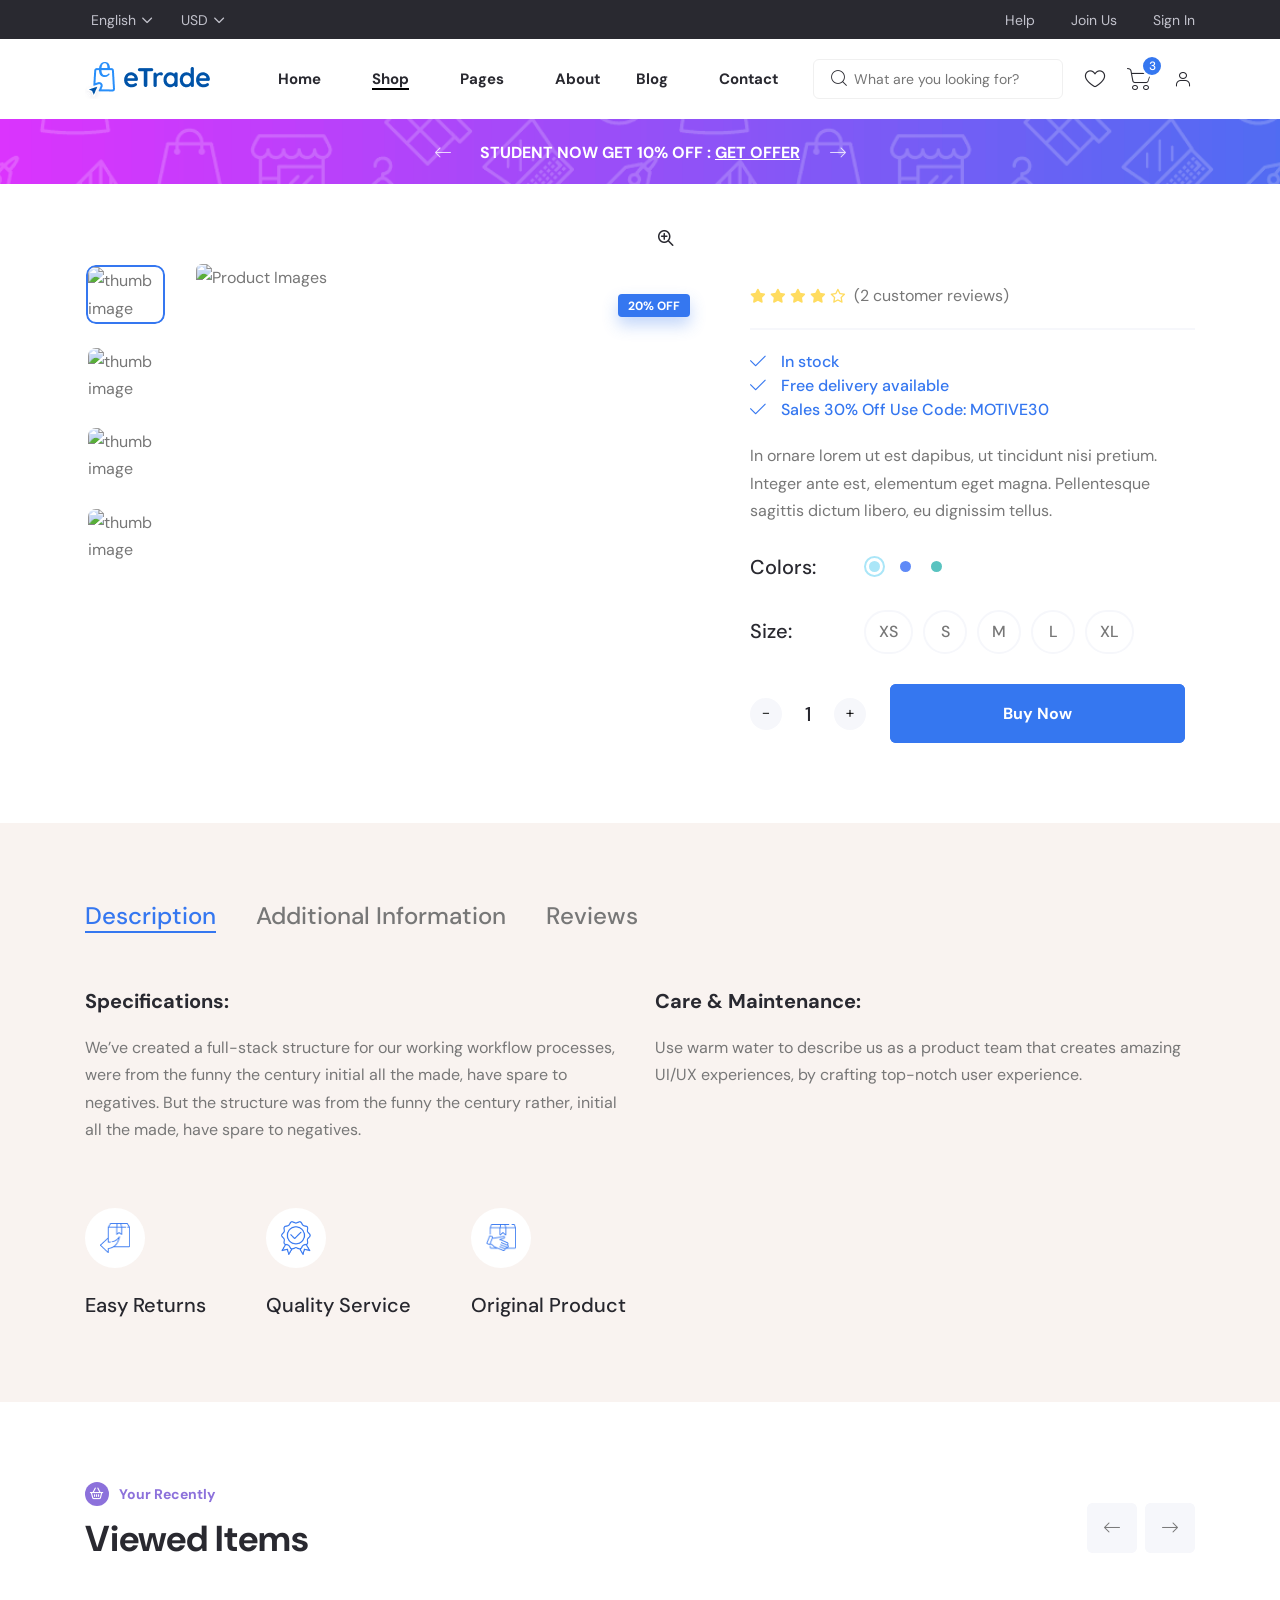
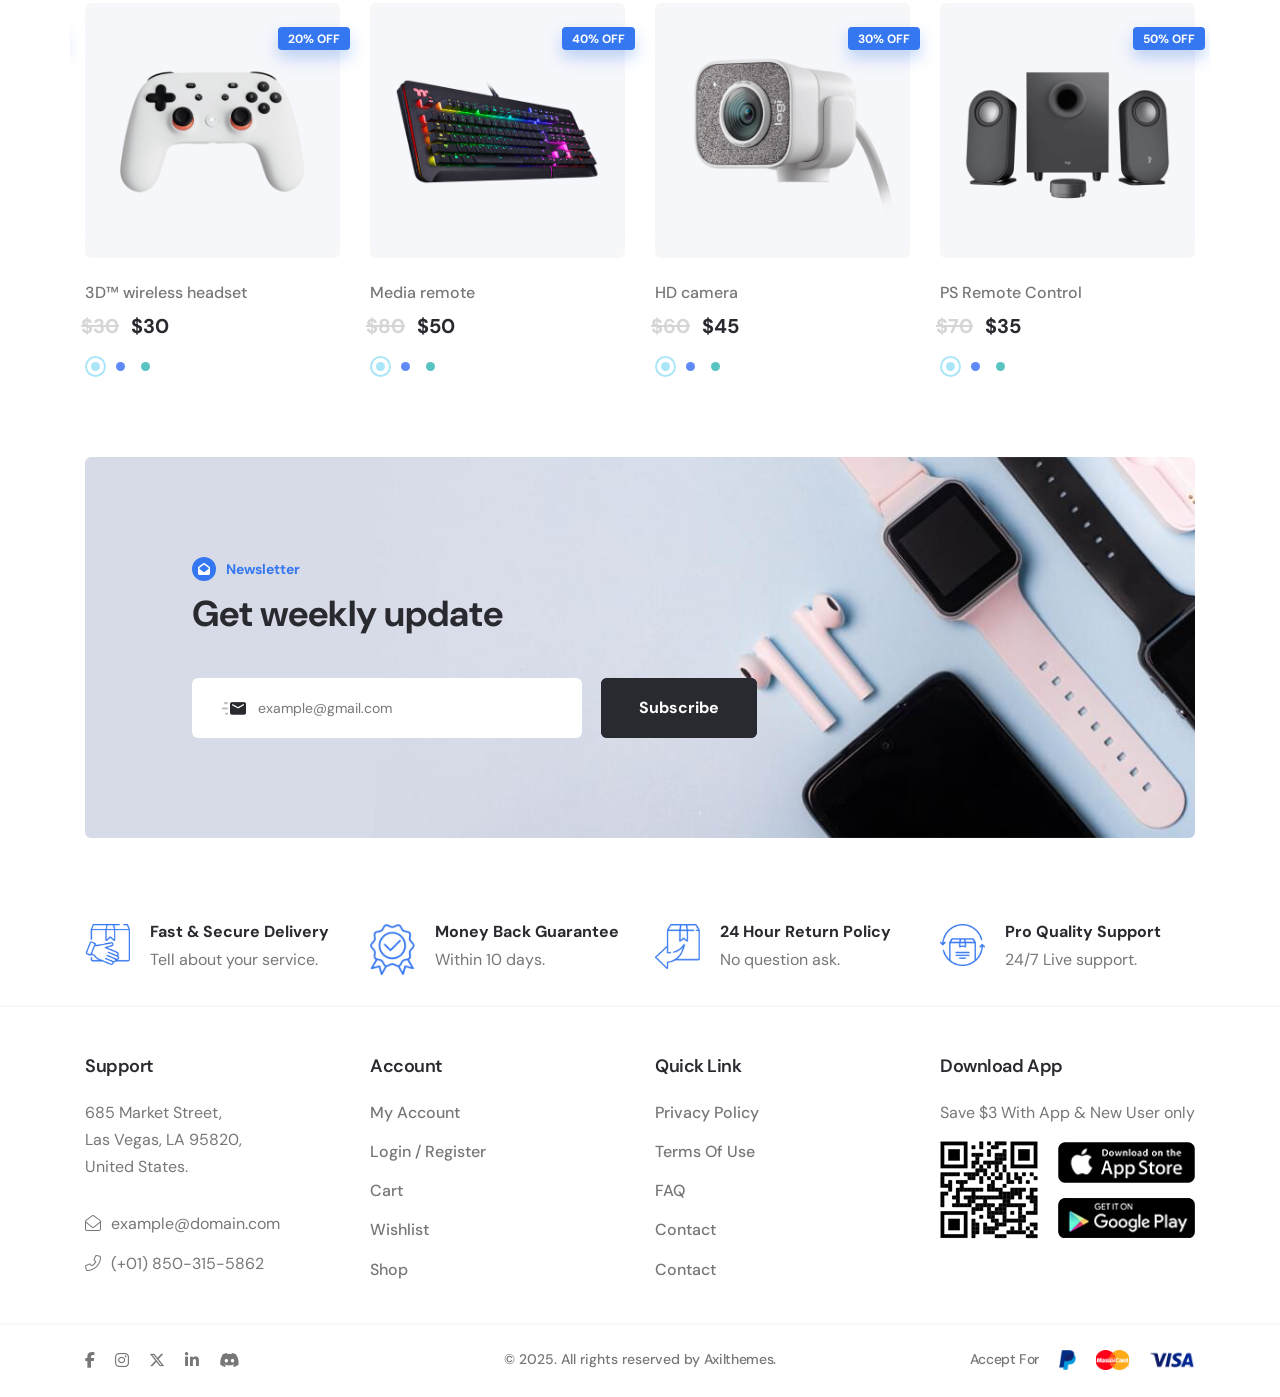
==== commit a1a3a531: "hii" ====
--- a/single-product.html
+++ b/single-product.html
@@ -255,31 +255,31 @@
                                     <div class="single-product-thumbnail-wrap zoom-gallery">
                                         <div class="single-product-thumbnail product-large-thumbnail-3 axil-product">
                                             <div class="thumbnail">
-                                                <a href="assets/images/product/product-big-01.png" class="popup-zoom">
-                                                    <img src="assets/images/product/product-big-01.png" alt="Product Images">
-                                                </a>
+                                                <!-- <a href="assets/images/product/product-big-01.png" class="popup-zoom"> -->
+                                                    <img class="product-image" src="" alt="Product Images">
+                                                <!-- </a> -->
                                             </div>
                                             <div class="thumbnail">
-                                                <a href="assets/images/product/product-big-02.png" class="popup-zoom">
-                                                    <img src="assets/images/product/product-big-02.png" alt="Product Images">
-                                                </a>
+                                                <!-- <a href="assets/images/product/product-big-02.png" class="popup-zoom"> -->
+                                                    <img class="product-image" src="" alt="Product Images">
+                                                <!-- </a> -->
                                             </div>
                                             <div class="thumbnail">
-                                                <a href="assets/images/product/product-big-03.png" class="popup-zoom">
-                                                    <img src="assets/images/product/product-big-03.png" alt="Product Images">
-                                                </a>
+                                                <!-- <a href="assets/images/product/product-big-03.png" class="popup-zoom"> -->
+                                                    <img class="product-image" src="" alt="Product Images">
+                                                <!-- </a> -->
                                             </div>
                                             <div class="thumbnail">
-                                                <a href="assets/images/product/product-big-02.png" class="popup-zoom">
-                                                    <img src="assets/images/product/product-big-02.png" alt="Product Images">
-                                                </a>
+                                                <!-- <a href="assets/images/product/product-big-02.png" class="popup-zoom"> -->
+                                                    <img class="product-image" src="" alt="Product Images">
+                                                <!-- </a> -->
                                             </div>
                                         </div>
                                         <div class="label-block">
                                             <div class="product-badget">20% OFF</div>
                                         </div>
                                         <div class="product-quick-view position-view">
-                                            <a href="assets/images/product/product-big-01.png" class="popup-zoom">
+                                            <a  href="assets/images/product/product-big-01.png" class="popup-zoom">
                                                 <i class="far fa-search-plus"></i>
                                             </a>
                                         </div>
@@ -288,16 +288,16 @@
                                 <div class="col-lg-2 order-lg-1">
                                     <div class="product-small-thumb-3 small-thumb-wrapper">
                                         <div class="small-thumb-img">
-                                            <img src="assets/images/product/product-thumb/thumb-08.png" alt="thumb image">
+                                            <img  class="product-image" src="" alt="thumb image">
                                         </div>
                                         <div class="small-thumb-img">
-                                            <img src="assets/images/product/product-thumb/thumb-07.png" alt="thumb image">
+                                            <img class="product-image" src="" alt="thumb image">
                                         </div>
                                         <div class="small-thumb-img">
-                                            <img src="assets/images/product/product-thumb/thumb-09.png" alt="thumb image">
+                                            <img class="product-image" src="" alt="thumb image">
                                         </div>
                                         <div class="small-thumb-img">
-                                            <img src="assets/images/product/product-thumb/thumb-07.png" alt="thumb image">
+                                            <img  class="product-image" src="" alt="thumb image">
                                         </div>
                                     </div>
                                 </div>
@@ -306,8 +306,8 @@
                         <div class="col-lg-5 mb--40">
                             <div class="single-product-content">
                                 <div class="inner">
-                                    <h2 class="product-title">3D™ wireless headset</h2>
-                                    <span class="price-amount">$155.00 - $255.00</span>
+                                    <h2 class="product-title " id="product-title"></h2>
+                                    <span class="price-amount" id="product-price"></span>
                                     <div class="product-rating">
                                         <div class="star-rating">
                                             <i class="fas fa-star"></i>
@@ -368,8 +368,8 @@
 
                                         <!-- Start Product Action  -->
                                         <ul class="product-action d-flex-center mb--0">
-                                            <li class="add-to-cart"><a href="cart.html" class="axil-btn btn-bg-primary">Add to Cart</a></li>
-                                            <li class="wishlist"><a href="wishlist.html" class="axil-btn wishlist-btn"><i class="far fa-heart"></i></a></li>
+                                            <li class="add-to-cart"><a href="#" class="axil-btn btn-bg-primary">Buy Now</a></li>
+                                            <!-- <li class="wishlist"><a href="wishlist.html" class="axil-btn wishlist-btn"><i class="far fa-heart"></i></a></li> -->
                                         </ul>
                                         <!-- End Product Action  -->
 
@@ -1504,6 +1504,64 @@
 
     <!-- JS
 ============================================ -->
+<script>
+  document.addEventListener("DOMContentLoaded", () => {
+    const product = JSON.parse(localStorage.getItem("selectedProduct"));
+
+    if (product) {
+      // Title
+      document.getElementById("product-title").textContent = product.title;
+
+      // Image (multiple places)
+      const images = document.getElementsByClassName("product-image");
+      for (let i = 0; i < images.length; i++) {
+        images[i].src = product.image;
+      }
+
+      // Price
+      document.getElementById("product-price").textContent = "₹" + product.price;
+    }
+  });
+</script>
+
+<!--  w -->
+<script>
+  document.addEventListener("DOMContentLoaded", () => {
+    const buyBtn = document.querySelector(".add-to-cart a");
+
+    buyBtn.addEventListener("click", function (e) {
+      e.preventDefault();
+
+      const title = document.getElementById("product-title").textContent.trim();
+      const price = document.getElementById("product-price").textContent.trim();
+      const image = document.querySelector(".product-image")?.src || "";
+
+      const phoneNumber = "919636453365";
+
+      // Elegant card-style message with preview image
+      const message = `
+${image}
+
+🛍️ *Product Order Request*
+╔═══════════════════════╗
+📦 *Product:* ${title}
+💰 *Price:* ${price}
+🛒 *Quantity:* 1
+🗓️ *Order Date:* ${new Date().toLocaleDateString()}
+╚═══════════════════════╝
+
+✅ I would like to place this order.
+Please confirm availability.
+      `.trim();
+
+      const encodedMessage = encodeURIComponent(message);
+      const whatsappURL = `https://wa.me/${phoneNumber}?text=${encodedMessage}`;
+
+      window.open(whatsappURL, "_blank");
+    });
+  });
+</script>
+  <!-- w -->
     <!-- Modernizer JS -->
     <script src="assets/js/vendor/modernizr.min.js"></script>
     <!-- jQuery JS -->
--- a/assets/css/style.min.css
+++ b/assets/css/style.min.css
@@ -1,2 +1,21048 @@
-﻿@import"https://fonts.googleapis.com/css2?family=DM+Sans:ital,wght@0,400;0,500;0,700;1,400&family=Poppins:wght@400;500;600;700&display=swap";:root{--color-primary: #3577f0;--light-primary: #8c71db;--color-secondary: #ff497c;--color-tertiary: #FAB8C4;--color-white: #ffffff;--color-dark: #27272E;--color-black: #000000;--color-light: #CBD3D9;--color-lighter: #F6F7FB;--color-lightest: #C4C4C4;--color-chart01: #896BA7;--color-chart02: #BADEFF;--color-chart03: #E76458;--color-heading: #292930;--color-body: #777777;--color-border-light: #E3E6E9;--color-border-dark: #42424A;--color-gray: #999FAE;--color-midgray: #878787;--color-extra01: #999FAE;--color-success: #3EB75E;--color-danger: #FF0003;--color-warning: #FF8F3C;--color-info: #1BA2DB;--color-facebook: #3B5997;--color-twitter: #1BA1F2;--color-youtube: #ED4141;--color-linkedin: #0077B5;--color-pinterest: #E60022;--color-instagram: #C231A1;--color-vimeo: #00ADEF;--color-twitch: #6441A3;--color-discord: #7289da;--radius: 6px;--radius-big: 16px;--radius-small: 6px;--border-width: 2px;--border-thin: 1px;--p-light: 300;--p-regular: 400;--p-medium: 500;--p-semi-bold: 600;--p-bold: 700;--p-extra-bold: 800;--p-black: 900;--s-light: 300;--s-regular: 400;--s-medium: 500;--s-bold: 700;--s-black: 900;--shadow-primary: 0px 4px 10px rgba(37, 47, 63, 0.1);--shadow-light: 0 2px 6px 0 rgba(0, 0, 0, 0.05);--shadow-dark: 0 16px 32px 0 rgba(0, 0, 0, 0.04);--transition: 0.3s;--font-primary: "DM Sans", sans-serif;--font-secondary: "DM Sans", sans-serif;--font-awesome: "Font Awesome 6 Pro";--font-size-b1: 16px;--font-size-b2: 14px;--font-size-b3: 12px;--line-height-b1: 1.7;--line-height-b2: 1.65;--line-height-b3: 1.6;--h1: 46px;--h2: 36px;--h3: 28px;--h4: 24px;--h5: 20px;--h6: 18px}*{-webkit-box-sizing:border-box;-moz-box-sizing:border-box;box-sizing:border-box}article,aside,details,figcaption,figure,footer,header,nav,section,summary{display:block}audio,canvas,video{display:inline-block}audio:not([controls]){display:none;height:0}[hidden]{display:none}a{color:var(--color-heading);text-decoration:none;outline:none}a:hover,a:focus,a:active{text-decoration:none;outline:none;color:var(--color-primary)}a:focus{outline:none}address{margin:0 0 24px}abbr[title]{border-bottom:1px dotted}b,strong{font-weight:bold}mark{background:var(--color-primary);color:#fff}code,kbd,pre,samp{font-size:var(--font-size-b3);-webkit-hyphens:none;-moz-hyphens:none;-ms-hyphens:none;hyphens:none;color:var(--color-primary)}kbd,ins{color:#fff}pre{font-family:"Courier 10 Pitch",Courier,monospace;font-size:var(--font-size-b3);margin:10px 0;overflow:auto;padding:20px;white-space:pre;white-space:pre-wrap;word-wrap:break-word;color:var(--color-body);background:var(--color-lighter)}small{font-size:smaller}sub,sup{font-size:75%;line-height:0;position:relative;vertical-align:baseline}sup{top:-0.5em}sub{bottom:-0.25em}dl{margin-top:0;margin-bottom:10px}dd{margin:0 15px 15px}dt{font-weight:bold;color:var(--color-heading)}menu,ol,ul{margin:16px 0;padding:0 0 0 40px}nav ul,nav ol{list-style:none;list-style-image:none}li>ul,li>ol{margin:0}ol ul{margin-bottom:0}img{-ms-interpolation-mode:bicubic;border:0;vertical-align:middle;max-width:100%;height:auto}svg:not(:root){overflow:hidden}figure{margin:0}form{margin:0}fieldset{border:1px solid var(--color-border);margin:0 2px;min-width:inherit;padding:.35em .625em .75em}legend{border:0;padding:0;white-space:normal}button,input,select,textarea{font-size:100%;margin:0;max-width:100%;vertical-align:baseline}button,input{line-height:normal}button,html input[type=button],input[type=reset],input[type=submit]{-webkit-appearance:button;-moz-appearance:button;appearance:button;cursor:pointer}button[disabled],input[disabled]{cursor:default}input[type=checkbox],input[type=radio]{padding:0}input[type=search]{-webkit-appearance:textfield;-moz-appearance:textfield;appearance:textfield;appearance:textfield;padding-right:2px;width:270px;cursor:text}input[type=search]::-webkit-search-decoration{-webkit-appearance:none;appearance:none}button::-moz-focus-inner,input::-moz-focus-inner{border:0;padding:0}textarea{overflow:auto;vertical-align:top}caption,th,td{font-weight:normal}th{font-weight:500;text-transform:uppercase}td,.wp-block-calendar tfoot td{border:1px solid var(--color-border);padding:7px 10px}del{color:#656973}ins{background:rgba(255,47,47,.4);text-decoration:none}hr{background-size:4px 4px;border:0;height:1px;margin:0 0 24px}table a,table a:link,table a:visited{text-decoration:underline}dt{font-weight:bold;margin-bottom:10px}dd{margin:0 15px 15px}caption{caption-side:top}kbd{background:var(--heading-color)}dfn,cite,em{font-style:italic}blockquote,q{-webkit-hyphens:none;-moz-hyphens:none;-ms-hyphens:none;hyphens:none;quotes:none}blockquote:before,blockquote:after,q:before,q:after{content:"";content:none}blockquote{font-size:var(--font-size-b1);font-style:italic;font-weight:var(--p-light);margin:24px 40px}blockquote blockquote{margin-right:0}blockquote cite,blockquote small{font-size:var(--font-size-b3);font-weight:normal}blockquote strong,blockquote b{font-weight:700}*{box-sizing:border-box}html{overflow:hidden;overflow-y:auto;margin:0;padding:0;font-size:10px}@media only screen and (min-width: 992px){body.overflow-visible{overflow:visible;overflow-y:visible}}body{font-size:var(--font-size-b1);line-height:var(--line-height-b1);-webkit-font-smoothing:antialiased;-moz-osx-font-smoothing:grayscale;font-family:var(--font-primary);color:var(--color-body);font-weight:var(--p-regular);overflow:hidden;overflow-y:auto}h1,h2,h3,h4,h5,h6,.h1,.h2,.h3,.h4,.h5,.h6,address,p,pre,blockquote,menu,ol,ul,table,hr{margin:0;margin-bottom:30px}h1,h2,h3,h4,h5,h6,.h1,.h2,.h3,.h4,.h5,.h6{word-break:break-word;font-family:var(--font-secondary);line-height:1.3;color:var(--color-heading)}h1,.h1{font-size:var(--h1)}h2,.h2{font-size:var(--h2)}h3,.h3{font-size:var(--h3)}h4,.h4{font-size:var(--h4)}h5,.h5{font-size:var(--h5)}h6,.h6{font-size:var(--h6)}h1 a,h2 a,h3 a,h4 a,h5 a,h6 a,.h1 a,.h2 a,.h3 a,.h4 a,.h5 a,.h6 a{color:inherit}@media only screen and (min-width: 768px)and (max-width: 991px){h1,.h1{font-size:40px}h2,.h2{font-size:30px}h3,.h3{font-size:26px}h4,.h4{font-size:22px}}@media only screen and (max-width: 767px){h1,.h1{font-size:34px}h2,.h2{font-size:26px}h3,.h3{font-size:24px}h4,.h4{font-size:20px}}h1,.h1,h2,.h2,h3,.h3{font-weight:var(--s-bold)}h4,.h4,h5,.h5{font-weight:var(--s-bold)}h6,.h6{font-weight:var(--s-medium)}h1.b1,h2.b1,h3.b1,h4.b1,h5.b1,h6.b1{font-size:var(--font-size-b1);line-height:var(--line-height-b1)}h1.b2,h2.b2,h3.b2,h4.b2,h5.b2,h6.b2{font-size:var(--font-size-b2);line-height:var(--line-height-b2)}h1.b3,h2.b3,h3.b3,h4.b3,h5.b3,h6.b3{font-size:var(--font-size-b3);line-height:var(--line-height-b3)}p{font-size:var(--font-size-b1);line-height:var(--line-height-b1);font-weight:var(--p-regular);color:var(--color-body);margin:0 0 30px}p.has-large-font-size{line-height:1.5;font-size:36px}p.has-medium-font-size{font-size:24px;line-height:36px}p.has-small-font-size{font-size:13px}p.has-very-light-gray-color{color:var(--color-white)}p.has-background{padding:20px 30px}p.b1{font-size:var(--font-size-b1);line-height:var(--line-height-b1)}p.b2{font-size:var(--font-size-b2);line-height:var(--line-height-b2)}p.b3{font-size:var(--font-size-b3);line-height:var(--line-height-b3)}p:last-child{margin-bottom:0}.b1{font-size:var(--font-size-b1);line-height:var(--line-height-b1)}.b2{font-size:var(--font-size-b2);line-height:var(--line-height-b2)}.b3{font-size:var(--font-size-b3);line-height:var(--line-height-b3)}table{border-collapse:collapse;border-spacing:0;margin:0 0 20px;width:100%}table a,table a:link,table a:visited{text-decoration:none}cite,.wp-block-pullquote cite,.wp-block-pullquote.is-style-solid-color blockquote cite,.wp-block-quote cite{color:var(--heading-color)}var{font-family:"Courier 10 Pitch",Courier,monospace}ul,ol{padding-left:18px}ul{list-style:square;margin-bottom:30px;padding-left:20px}ul.liststyle.bullet li{font-size:18px;line-height:30px;color:var(--color-body);position:relative;padding-left:30px}@media only screen and (max-width: 767px){ul.liststyle.bullet li{padding-left:19px}}ul.liststyle.bullet li::before{position:absolute;content:"";width:6px;height:6px;border-radius:100%;background:var(--color-body);left:0;top:10px}ul.liststyle.bullet li+li{margin-top:8px}ul li{font-size:var(--font-size-b1);line-height:var(--line-height-b1);margin-top:8px;margin-bottom:8px;color:var(--color-body);font-family:var(--font-secondary)}ul li a{text-decoration:none;color:var(--color-heading)}ul li a:hover{color:var(--color-primary)}ul li::marker{color:var(--color-body)}ul ul{margin-bottom:0}ol{margin-bottom:30px}ol li{font-size:var(--font-size-b1);line-height:var(--line-height-b1);color:var(--color-body);margin-top:8px;margin-bottom:8px}ol li a{color:var(--heading-color);text-decoration:none}ol li a:hover{color:var(--color-primary)}ol ul{padding-left:30px}.post-scale,.radius{border-radius:var(--radius)}.copyright-default .quick-link,.comment-list ul.children,.comment-list,.axil-dashboard-address ul,.single-product-content .inner .product-variation .variable-items-wrapper,.single-product-content .inner .product-meta,.axil-shop-sidebar .toggle-list ul,.color-variant,.axil-product .cart-action,.cart-dropdown .cart-item-list,.mainmenu,.axil-mainmenu.aside-category-menu .header-department .department-megamenu .department-submenu ul,.axil-mainmenu.aside-category-menu .header-department .department-nav-menu .nav-menu-list,.header-action>ul>li,.header-top-link .quick-link,.social-share,.main-slider-style-1 .shape-group li,.main-slider-content .item-rating .thumb ul li{padding:0;margin:0;list-style:none}.liststyle{padding:0;margin:0;list-style:none}.widget_rss ul li a,.tagcloud a,.comment-list .comment .reply-edit a.comment-reply-link,.axil-post-meta .post-meta-content .author-title a,.content-blog.format-quote .inner .content blockquote .title a,.content-blog .content .title a,.cart-dropdown .cart-header .cart-close,.header-search-modal .card-close,.header-action .my-account .my-account-dropdown,.pv-single-demo .title,.arrow-both-side-4 .slide-arrow,.arrow-both-side-3 .slide-arrow,.arrow-both-side-2 .slide-arrow,.arrow-both-side .slide-arrow,.arrow-between-side .slide-arrow,input[type=submit],.form-group textarea,.form-group input,#scrollUp,ul li a,ol li a{transition:var(--transition)}.bg_image,.bgImagePosition{background-repeat:no-repeat;background-size:cover;background-position:center center}.post-scale{overflow:hidden}.post-scale img{transition:.5s}.post-scale:hover img{transform:scale(1.1)}@keyframes signalanimation{0%{opacity:1}100%{opacity:0}}@keyframes customOne{from{transform:scale(1)}50%{transform:scale(0.9)}to{transform:scale(1)}}@keyframes customTwo{0%{transform:translate(0px, 0px)}50%{transform:translate(100px, 0px)}100%{transform:translate(50px, 50px)}}.customOne{animation:customOne 2s infinite}@keyframes pulse{0%{box-shadow:0 0 0 0 var(--color-primary)}70%{box-shadow:0 0 0 20px rgba(255,255,255,0)}100%{box-shadow:0 0 0 0 rgba(255,255,255,0)}}@-webkit-keyframes headerSlideDown{0%{transform:translateY(-100px)}to{transform:translateY(0)}}@keyframes headerSlideDown{0%{transform:translateY(-100px)}to{transform:translateY(0)}}@-webkit-keyframes slideFadeInUp{from{opacity:0;-webkit-transform:translate3d(0, 20%, 0);transform:translate3d(0, 20%, 0)}to{opacity:1;-webkit-transform:none;transform:none}}@keyframes slideFadeInUp{from{opacity:0;-webkit-transform:translate3d(0, 20%, 0);transform:translate3d(0, 20%, 0)}to{opacity:1;-webkit-transform:none;transform:none}}.slideFadeInUp{-webkit-animation-name:slideFadeInUp;animation-name:slideFadeInUp}@-webkit-keyframes moveVertical{to{opacity:1;-webkit-transform:translateY(0)}}@keyframes moveVertical{to{opacity:1;-webkit-transform:translateY(0);transform:translateY(0)}}@keyframes scrollDown{0%{opacity:0}10%{transform:translateY(0);opacity:1}100%{transform:translateY(10px);opacity:0}}@keyframes btnIconSlide{0%{transform:translateY(0)}40%{transform:translateY(-5px);opacity:0}80%{transform:translateY(5px);opacity:0}100%{transform:translateY(0);opacity:1}}@keyframes prevNavSlide{0%{transform:translateX(0)}40%{transform:translateX(-5px);opacity:0}80%{transform:translateX(5px);opacity:0}100%{transform:translateX(0);opacity:1}}@keyframes nextNavSlide{0%{transform:translateX(0)}40%{transform:translateX(5px);opacity:0}80%{transform:translateX(-5px);opacity:0}100%{transform:translateX(0);opacity:1}}.clearfix:before,.clearfix:after{content:" ";display:table}.clearfix:after{clear:both}.fix{overflow:hidden}.slick-initialized .slick-slide{margin-bottom:-10px}.bg-color-primary{background:var(--color-primary)}.bg-color-secondary{background:var(--color-secondary)}.bg-color-tertiary{background:var(--color-tertiary)}.bg-color-grey{background:#f0f2f5}.bg-color-white{background:#fff}.bg-color-dark{background:var(--color-dark)}.bg-color-lighter{background:var(--color-lighter)}.bg_image--1{background-image:url(../images/bg/bg-image-1.jpg)}.bg_image--2{background-image:url(../images/bg/bg-image-2.jpg)}.bg_image--3{background-image:url(../images/bg/bg-image-3.jpg)}.bg_image--4{background-image:url(../images/bg/bg-image-4.jpg)}.bg_image--5{background-image:url(../images/bg/bg-image-5.jpg)}.bg_image--6{background-image:url(../images/bg/bg-image-6.jpg)}.bg_image--7{background-image:url(../images/bg/bg-image-7.jpg)}.bg_image--8{background-image:url(../images/bg/bg-image-8.jpg)}.bg_image--9{background-image:url(../images/bg/bg-image-9.jpg)}.bg_image--10{background-image:url(../images/bg/bg-image-10.jpg)}.bg_image--11{background-image:url(../images/bg/bg-image-11.jpg)}.bg_image--12{background-image:url(../images/bg/bg-image-12.jpg)}.bg_image--13{background-image:url(../images/bg/bg-image-13.jpg)}.bg_image--14{background-image:url(../images/bg/bg-image-14.jpg)}.bg_image--15{background-image:url(../images/bg/bg-image-15.jpg)}.bg_image--16{background-image:url(../images/bg/bg-image-16.jpg)}.bg_image--17{background-image:url(../images/bg/bg-image-17.jpg)}.bg_image--18{background-image:url(../images/bg/bg-image-18.jpg)}.bg_image--19{background-image:url(../images/bg/bg-image-19.jpg)}.bg_image--20{background-image:url(../images/bg/bg-image-20.jpg)}.fullscreen{min-height:100vh;width:100%}.flex-center{display:flex;align-items:center}.require{color:var(--color-chart03)}.container,.container-fluid,.container-lg,.container-md,.container-sm,.container-xl,.container-xxl{padding-left:15px;padding-right:15px}.row{margin-right:-15px;margin-left:-15px}.row>[class*=col]{padding-left:15px;padding-right:15px}.row--0{margin-left:0px;margin-right:0px}.row--0>[class*=col]{padding-left:0px;padding-right:0px}.row--5{margin-left:-5px;margin-right:-5px}.row--5>[class*=col]{padding-left:5px;padding-right:5px}.row--10{margin-left:-10px;margin-right:-10px}.row--10>[class*=col]{padding-left:10px;padding-right:10px}.row--20{margin-left:-20px;margin-right:-20px}@media only screen and (min-width: 1200px)and (max-width: 1599px){.row--20{margin-left:-15px;margin-right:-15px}}@media only screen and (min-width: 992px)and (max-width: 1199px){.row--20{margin-left:-15px;margin-right:-15px}}@media only screen and (min-width: 768px)and (max-width: 991px){.row--20{margin-left:-15px;margin-right:-15px}}@media only screen and (max-width: 767px){.row--20{margin-left:-15px !important;margin-right:-15px !important}}.row--20>[class*=col],.row--20>[class*=col-]{padding-left:20px;padding-right:20px}@media only screen and (min-width: 1200px)and (max-width: 1599px){.row--20>[class*=col],.row--20>[class*=col-]{padding-left:15px;padding-right:15px}}@media only screen and (min-width: 992px)and (max-width: 1199px){.row--20>[class*=col],.row--20>[class*=col-]{padding-left:15px;padding-right:15px}}@media only screen and (min-width: 768px)and (max-width: 991px){.row--20>[class*=col],.row--20>[class*=col-]{padding-left:15px !important;padding-right:15px !important}}@media only screen and (max-width: 767px){.row--20>[class*=col],.row--20>[class*=col-]{padding-left:15px !important;padding-right:15px !important}}.row--25{margin-left:-25px;margin-right:-25px}@media only screen and (min-width: 1200px)and (max-width: 1599px){.row--25{margin-left:-15px;margin-right:-15px}}@media only screen and (min-width: 992px)and (max-width: 1199px){.row--25{margin-left:-15px;margin-right:-15px}}@media only screen and (min-width: 768px)and (max-width: 991px){.row--25{margin-left:-15px;margin-right:-15px}}@media only screen and (max-width: 767px){.row--25{margin-left:-15px !important;margin-right:-15px !important}}.row--25>[class*=col],.row--25>[class*=col-]{padding-left:25px;padding-right:25px}@media only screen and (min-width: 1200px)and (max-width: 1599px){.row--25>[class*=col],.row--25>[class*=col-]{padding-left:15px;padding-right:15px}}@media only screen and (min-width: 992px)and (max-width: 1199px){.row--25>[class*=col],.row--25>[class*=col-]{padding-left:15px;padding-right:15px}}@media only screen and (min-width: 768px)and (max-width: 991px){.row--25>[class*=col],.row--25>[class*=col-]{padding-left:15px !important;padding-right:15px !important}}@media only screen and (max-width: 767px){.row--25>[class*=col],.row--25>[class*=col-]{padding-left:15px !important;padding-right:15px !important}}.row--30{margin-left:-30px;margin-right:-30px}@media only screen and (min-width: 1200px)and (max-width: 1599px){.row--30{margin-left:-15px;margin-right:-15px}}@media only screen and (min-width: 992px)and (max-width: 1199px){.row--30{margin-left:-15px;margin-right:-15px}}@media only screen and (min-width: 768px)and (max-width: 991px){.row--30{margin-left:-15px;margin-right:-15px}}@media only screen and (max-width: 767px){.row--30{margin-left:-15px !important;margin-right:-15px !important}}.row--30>[class*=col],.row--30>[class*=col-]{padding-left:30px;padding-right:30px}@media only screen and (min-width: 1200px)and (max-width: 1599px){.row--30>[class*=col],.row--30>[class*=col-]{padding-left:15px;padding-right:15px}}@media only screen and (min-width: 992px)and (max-width: 1199px){.row--30>[class*=col],.row--30>[class*=col-]{padding-left:15px;padding-right:15px}}@media only screen and (min-width: 768px)and (max-width: 991px){.row--30>[class*=col],.row--30>[class*=col-]{padding-left:15px !important;padding-right:15px !important}}@media only screen and (max-width: 767px){.row--30>[class*=col],.row--30>[class*=col-]{padding-left:15px !important;padding-right:15px !important}}.row--45{margin-left:-45px;margin-right:-45px}@media only screen and (min-width: 1200px)and (max-width: 1599px){.row--45{margin-left:-15px;margin-right:-15px}}@media only screen and (min-width: 992px)and (max-width: 1199px){.row--45{margin-left:-15px;margin-right:-15px}}@media only screen and (min-width: 768px)and (max-width: 991px){.row--45{margin-left:-15px;margin-right:-15px}}@media only screen and (max-width: 767px){.row--45{margin-left:-15px !important;margin-right:-15px !important}}.row--45>[class*=col],.row--45>[class*=col-]{padding-left:45px;padding-right:45px}@media only screen and (min-width: 1200px)and (max-width: 1599px){.row--45>[class*=col],.row--45>[class*=col-]{padding-left:15px;padding-right:15px}}@media only screen and (min-width: 992px)and (max-width: 1199px){.row--45>[class*=col],.row--45>[class*=col-]{padding-left:15px;padding-right:15px}}@media only screen and (min-width: 768px)and (max-width: 991px){.row--45>[class*=col],.row--45>[class*=col-]{padding-left:15px !important;padding-right:15px !important}}@media only screen and (max-width: 767px){.row--45>[class*=col],.row--45>[class*=col-]{padding-left:15px !important;padding-right:15px !important}}.row--40{margin-left:-40px;margin-right:-40px}@media only screen and (min-width: 1200px)and (max-width: 1599px){.row--40{margin-left:-15px;margin-right:-15px}}@media only screen and (min-width: 992px)and (max-width: 1199px){.row--40{margin-left:-15px;margin-right:-15px}}@media only screen and (min-width: 768px)and (max-width: 991px){.row--40{margin-left:-15px;margin-right:-15px}}@media only screen and (max-width: 767px){.row--40{margin-left:-15px !important;margin-right:-15px !important}}.row--40>[class*=col],.row--40>[class*=col-]{padding-left:40px;padding-right:40px}@media only screen and (min-width: 1200px)and (max-width: 1599px){.row--40>[class*=col],.row--40>[class*=col-]{padding-left:15px;padding-right:15px}}@media only screen and (min-width: 992px)and (max-width: 1199px){.row--40>[class*=col],.row--40>[class*=col-]{padding-left:15px;padding-right:15px}}@media only screen and (min-width: 768px)and (max-width: 991px){.row--40>[class*=col],.row--40>[class*=col-]{padding-left:15px !important;padding-right:15px !important}}@media only screen and (max-width: 767px){.row--40>[class*=col],.row--40>[class*=col-]{padding-left:15px !important;padding-right:15px !important}}.row--50{margin-left:-50px;margin-right:-50px}@media only screen and (min-width: 1400px)and (max-width: 1599px){.row--50{margin-left:-30px;margin-right:-30px}}@media only screen and (min-width: 1200px)and (max-width: 1399px){.row--50{margin-left:-15px;margin-right:-15px}}@media only screen and (min-width: 992px)and (max-width: 1199px){.row--50{margin-left:-15px;margin-right:-15px}}@media only screen and (min-width: 768px)and (max-width: 991px){.row--50{margin-left:-15px;margin-right:-15px}}@media only screen and (max-width: 767px){.row--50{margin-left:-15px !important;margin-right:-15px !important}}.row--50>[class*=col],.row--50>[class*=col-]{padding-left:50px;padding-right:50px}@media only screen and (min-width: 1400px)and (max-width: 1599px){.row--50>[class*=col],.row--50>[class*=col-]{padding-left:30px;padding-right:30px}}@media only screen and (min-width: 1200px)and (max-width: 1399px){.row--50>[class*=col],.row--50>[class*=col-]{padding-left:15px;padding-right:15px}}@media only screen and (min-width: 992px)and (max-width: 1199px){.row--50>[class*=col],.row--50>[class*=col-]{padding-left:15px;padding-right:15px}}@media only screen and (min-width: 768px)and (max-width: 991px){.row--50>[class*=col],.row--50>[class*=col-]{padding-left:15px !important;padding-right:15px !important}}@media only screen and (max-width: 767px){.row--50>[class*=col],.row--50>[class*=col-]{padding-left:15px !important;padding-right:15px !important}}.row--60{margin-left:-60px;margin-right:-60px}@media only screen and (min-width: 1200px)and (max-width: 1599px){.row--60{margin-left:-15px;margin-right:-15px}}@media only screen and (min-width: 992px)and (max-width: 1199px){.row--60{margin-left:-15px;margin-right:-15px}}@media only screen and (min-width: 768px)and (max-width: 991px){.row--60{margin-left:-15px;margin-right:-15px}}@media only screen and (max-width: 767px){.row--60{margin-left:-15px !important;margin-right:-15px !important}}.row--60>[class*=col],.row--60>[class*=col-]{padding-left:60px;padding-right:60px}@media only screen and (min-width: 1200px)and (max-width: 1599px){.row--60>[class*=col],.row--60>[class*=col-]{padding-left:15px;padding-right:15px}}@media only screen and (min-width: 992px)and (max-width: 1199px){.row--60>[class*=col],.row--60>[class*=col-]{padding-left:15px;padding-right:15px}}@media only screen and (min-width: 768px)and (max-width: 991px){.row--60>[class*=col],.row--60>[class*=col-]{padding-left:15px !important;padding-right:15px !important}}@media only screen and (max-width: 767px){.row--60>[class*=col],.row--60>[class*=col-]{padding-left:15px !important;padding-right:15px !important}}input:-moz-placeholder,textarea:-moz-placeholder{opacity:1;-ms-filter:"progid:DXImageTransform.Microsoft.Alpha(Opacity=100)"}input::-webkit-input-placeholder,textarea::-webkit-input-placeholder{opacity:1;-ms-filter:"progid:DXImageTransform.Microsoft.Alpha(Opacity=100)"}input::-moz-placeholder,textarea::-moz-placeholder{opacity:1;-ms-filter:"progid:DXImageTransform.Microsoft.Alpha(Opacity=100)"}input:-ms-input-placeholder,textarea:-ms-input-placeholder{opacity:1;-ms-filter:"progid:DXImageTransform.Microsoft.Alpha(Opacity=100)"}[data-overlay],[data-black-overlay],[data-white-overlay]{position:relative}[data-overlay]>div,[data-overlay]>*,[data-black-overlay]>div,[data-black-overlay]>*,[data-white-overlay]>div,[data-white-overlay]>*{position:relative;z-index:2}[data-overlay]:before,[data-black-overlay]:before,[data-white-overlay]:before{content:"";position:absolute;left:0;top:0;height:100%;width:100%;z-index:2}[data-overlay]:before{background-color:var(--color-primary)}[data-black-overlay]:before{background-color:#000}[data-white-overlay]:before{background-color:#fff}[data-overlay="1"]:before,[data-black-overlay="1"]:before,[data-white-overlay="1"]:before{opacity:0.1}[data-overlay="2"]:before,[data-black-overlay="2"]:before,[data-white-overlay="2"]:before{opacity:0.2}[data-overlay="3"]:before,[data-black-overlay="3"]:before,[data-white-overlay="3"]:before{opacity:0.3}[data-overlay="4"]:before,[data-black-overlay="4"]:before,[data-white-overlay="4"]:before{opacity:0.4}[data-overlay="5"]:before,[data-black-overlay="5"]:before,[data-white-overlay="5"]:before{opacity:0.5}[data-overlay="6"]:before,[data-black-overlay="6"]:before,[data-white-overlay="6"]:before{opacity:0.6}[data-overlay="7"]:before,[data-black-overlay="7"]:before,[data-white-overlay="7"]:before{opacity:0.7}[data-overlay="8"]:before,[data-black-overlay="8"]:before,[data-white-overlay="8"]:before{opacity:0.8}[data-overlay="9"]:before,[data-black-overlay="9"]:before,[data-white-overlay="9"]:before{opacity:0.9}[data-overlay="10"]:before,[data-black-overlay="10"]:before,[data-white-overlay="10"]:before{opacity:1}#scrollUp{width:70px;height:80px;right:100px;bottom:60px;text-align:center;z-index:9811 !important;text-decoration:none;background:#fff;line-height:80px;color:#757589;font-size:15px;font-weight:400;display:inline-block;background:#fff}@media only screen and (min-width: 768px)and (max-width: 991px){#scrollUp{right:20px;bottom:40px}}@media only screen and (max-width: 767px){#scrollUp{right:20px;bottom:40px}}#scrollUp::before{width:100%;height:100%;left:0;bottom:0;background:rgba(0,2,72,.1);content:"";position:absolute;z-index:-1;transform-style:preserve-3d;transform:rotateY(-10deg);filter:blur(50px)}#scrollUp::after{background:#fff;position:absolute;content:"";top:0;bottom:0;left:0;right:0;width:100%;height:100%;z-index:-1;transform-style:preserve-3d;transform:rotateY(-10deg)}@media only screen and (max-width: 767px){#scrollUp{right:20px;bottom:30px;width:50px;height:60px;line-height:60px}}#scrollUp span.text{position:relative;display:inline-block;margin-top:7px}@media only screen and (max-width: 767px){#scrollUp span.text{margin-top:3px}}#scrollUp span.text::after{width:0;height:0;border-style:solid;border-width:0 5px 7px 5px;border-color:rgba(0,0,0,0) rgba(0,0,0,0) var(--color-primary) rgba(0,0,0,0);position:absolute;content:"";left:50%;top:21%;transform:translateX(-50%)}#scrollUp:hover span.text{color:var(--color-primary)}.form-message{margin-bottom:0;text-align:center}.form-message.error{margin-top:20px;color:#f80707}.form-message.success{margin-top:20px;color:#0d8d2d}.bg-gradient-1{background-image:radial-gradient(134.22% 147.34% at -14.53% -24.7%, #FFFFFF 0%, #FEEBED 100%)}.bg-gradient-2{background:radial-gradient(77.67% 226.43% at 30.03% 4.61%, #FFFFFF 0%, #F1E6FF 100%)}.bg-gradient-3{background:radial-gradient(119.73% 312.23% at 62.29% -39.18%, #FFFFFF 0%, #F0E6FF 100%)}.bg-gradient-4{background-image:radial-gradient(115.16% 203.59% at 65.89% 10.39%, #FFFFFF 0%, #FEEBED 100%)}.bg-gradient-5{background-image:radial-gradient(106.12% 118.09% at 67.29% -3.46%, #FFFFFF 0%, #FEEBED 100%)}.bg-gradient-6{background-image:radial-gradient(53.86% 87.31% at 67.29% -3.46%, #FFFFFF 0%, #FEEBED 100%)}.bg-gradient-7{background-image:radial-gradient(95.25% 95.25% at 50% 4.75%, #FFFFFF 0%, rgba(255, 255, 255, 0) 100%)}.bg-gradient-8{background:radial-gradient(171.05% 478.76% at 62.29% -39.18%, #FFFFFF 0%, #F0E6FF 100%)}.bg-primary{background-color:var(--color-primary)}.bg-tertiary{background-color:var(--color-tertiary)}.bg-tertiary-2{background-color:#ffecee}.bg-lightest{background-color:var(--color-lightest)}.bg-lighter{background-color:var(--color-lighter)}.bg-vista-white{background-color:#f9f3f0}.bg-wild-sand{background-color:#f6f6f6}.primary-color{color:var(--color-primary)}.secondary-color{color:var(--color-secondary)}.tertiary-color{color:var(--color-tertiary)}.black-color{color:var(--color-black)}.white-color{color:var(--color-white)}.heading-color{color:var(--color-heading)}.d-flex-center{display:flex;flex-wrap:wrap;align-items:center}@media only screen and (min-width: 992px){.overflow-md-visible{overflow:visible !important}}input,button,select,textarea{background:var(--color-lighter);border:1px solid var(--color-border);transition:all .4s ease-out 0s;color:var(--color-heading);width:100%}input:focus,input:active,button:focus,button:active,select:focus,select:active,textarea:focus,textarea:active{outline:none;border-color:var(--color-primary)}button,[type=button],[type=reset],[type=submit]{-webkit-appearance:button}input{height:40px;padding:0 15px}select,.select2{cursor:pointer;transition:.3s;height:55px;padding:0 30px;outline:none;color:var(--color-body);-moz-appearance:none;-webkit-appearance:none;appearance:none;border:1px solid var(--color-border-light);border-radius:6px;background:url(../images/icons/arrow-icon.png) 95% center no-repeat rgba(0,0,0,0);padding-right:32px;font-size:var(--font-size-b1);line-height:var(--line-height-b1);font-family:var(--font-secondary)}input[type=text],input[type=password],input[type=email],input[type=number],input[type=tel],textarea{font-size:var(--font-size-b2);font-weight:400;height:auto;line-height:60px;background:#fff;-webkit-box-shadow:none;box-shadow:none;padding:0 30px;outline:none;border:var(--border-width) solid var(--color-border);border-radius:var(--radius)}input[type=text]::placeholder,input[type=password]::placeholder,input[type=email]::placeholder,input[type=number]::placeholder,input[type=tel]::placeholder,textarea::placeholder{color:var(--color-body);opacity:1}input[type=text]:-ms-input-placeholder,input[type=password]:-ms-input-placeholder,input[type=email]:-ms-input-placeholder,input[type=number]:-ms-input-placeholder,input[type=tel]:-ms-input-placeholder,textarea:-ms-input-placeholder{color:var(--color-body)}input[type=text]::-ms-input-placeholder,input[type=password]::-ms-input-placeholder,input[type=email]::-ms-input-placeholder,input[type=number]::-ms-input-placeholder,input[type=tel]::-ms-input-placeholder,textarea::-ms-input-placeholder{color:var(--color-body)}input[type=text].p-holder__active,.input-active input[type=text],input[type=text].input-active,input[type=password].p-holder__active,.input-active input[type=password],input[type=password].input-active,input[type=email].p-holder__active,.input-active input[type=email],input[type=email].input-active,input[type=number].p-holder__active,.input-active input[type=number],input[type=number].input-active,input[type=tel].p-holder__active,.input-active input[type=tel],input[type=tel].input-active,textarea.p-holder__active,textarea.input-active{border-color:var(--color-primary)}input[type=text].p-holder__active::placeholder,.input-active input[type=text]::placeholder,input[type=text].input-active::placeholder,input[type=password].p-holder__active::placeholder,.input-active input[type=password]::placeholder,input[type=password].input-active::placeholder,input[type=email].p-holder__active::placeholder,.input-active input[type=email]::placeholder,input[type=email].input-active::placeholder,input[type=number].p-holder__active::placeholder,.input-active input[type=number]::placeholder,input[type=number].input-active::placeholder,input[type=tel].p-holder__active::placeholder,.input-active input[type=tel]::placeholder,input[type=tel].input-active::placeholder,textarea.p-holder__active::placeholder,textarea.input-active::placeholder{color:var(--color-primary);opacity:1}input[type=text].p-holder__active:-ms-input-placeholder,.input-active input[type=text]:-ms-input-placeholder,input[type=text].input-active:-ms-input-placeholder,input[type=password].p-holder__active:-ms-input-placeholder,.input-active input[type=password]:-ms-input-placeholder,input[type=password].input-active:-ms-input-placeholder,input[type=email].p-holder__active:-ms-input-placeholder,.input-active input[type=email]:-ms-input-placeholder,input[type=email].input-active:-ms-input-placeholder,input[type=number].p-holder__active:-ms-input-placeholder,.input-active input[type=number]:-ms-input-placeholder,input[type=number].input-active:-ms-input-placeholder,input[type=tel].p-holder__active:-ms-input-placeholder,.input-active input[type=tel]:-ms-input-placeholder,input[type=tel].input-active:-ms-input-placeholder,textarea.p-holder__active:-ms-input-placeholder,textarea.input-active:-ms-input-placeholder{color:var(--color-primary)}input[type=text].p-holder__active::-ms-input-placeholder,.input-active input[type=text]::-ms-input-placeholder,input[type=text].input-active::-ms-input-placeholder,input[type=password].p-holder__active::-ms-input-placeholder,.input-active input[type=password]::-ms-input-placeholder,input[type=password].input-active::-ms-input-placeholder,input[type=email].p-holder__active::-ms-input-placeholder,.input-active input[type=email]::-ms-input-placeholder,input[type=email].input-active::-ms-input-placeholder,input[type=number].p-holder__active::-ms-input-placeholder,.input-active input[type=number]::-ms-input-placeholder,input[type=number].input-active::-ms-input-placeholder,input[type=tel].p-holder__active::-ms-input-placeholder,.input-active input[type=tel]::-ms-input-placeholder,input[type=tel].input-active::-ms-input-placeholder,textarea.p-holder__active::-ms-input-placeholder,textarea.input-active::-ms-input-placeholder{color:var(--color-primary)}input[type=text].p-holder__error,.input-error input[type=text],input[type=text].input-error,input[type=password].p-holder__error,.input-error input[type=password],input[type=password].input-error,input[type=email].p-holder__error,.input-error input[type=email],input[type=email].input-error,input[type=number].p-holder__error,.input-error input[type=number],input[type=number].input-error,input[type=tel].p-holder__error,.input-error input[type=tel],input[type=tel].input-error,textarea.p-holder__error,textarea.input-error{border-color:#f4282d}input[type=text].p-holder__error::placeholder,.input-error input[type=text]::placeholder,input[type=text].input-error::placeholder,input[type=password].p-holder__error::placeholder,.input-error input[type=password]::placeholder,input[type=password].input-error::placeholder,input[type=email].p-holder__error::placeholder,.input-error input[type=email]::placeholder,input[type=email].input-error::placeholder,input[type=number].p-holder__error::placeholder,.input-error input[type=number]::placeholder,input[type=number].input-error::placeholder,input[type=tel].p-holder__error::placeholder,.input-error input[type=tel]::placeholder,input[type=tel].input-error::placeholder,textarea.p-holder__error::placeholder,textarea.input-error::placeholder{color:#f4282d;opacity:1}input[type=text].p-holder__error:-ms-input-placeholder,.input-error input[type=text]:-ms-input-placeholder,input[type=text].input-error:-ms-input-placeholder,input[type=password].p-holder__error:-ms-input-placeholder,.input-error input[type=password]:-ms-input-placeholder,input[type=password].input-error:-ms-input-placeholder,input[type=email].p-holder__error:-ms-input-placeholder,.input-error input[type=email]:-ms-input-placeholder,input[type=email].input-error:-ms-input-placeholder,input[type=number].p-holder__error:-ms-input-placeholder,.input-error input[type=number]:-ms-input-placeholder,input[type=number].input-error:-ms-input-placeholder,input[type=tel].p-holder__error:-ms-input-placeholder,.input-error input[type=tel]:-ms-input-placeholder,input[type=tel].input-error:-ms-input-placeholder,textarea.p-holder__error:-ms-input-placeholder,textarea.input-error:-ms-input-placeholder{color:#f4282d}input[type=text].p-holder__error::-ms-input-placeholder,.input-error input[type=text]::-ms-input-placeholder,input[type=text].input-error::-ms-input-placeholder,input[type=password].p-holder__error::-ms-input-placeholder,.input-error input[type=password]::-ms-input-placeholder,input[type=password].input-error::-ms-input-placeholder,input[type=email].p-holder__error::-ms-input-placeholder,.input-error input[type=email]::-ms-input-placeholder,input[type=email].input-error::-ms-input-placeholder,input[type=number].p-holder__error::-ms-input-placeholder,.input-error input[type=number]::-ms-input-placeholder,input[type=number].input-error::-ms-input-placeholder,input[type=tel].p-holder__error::-ms-input-placeholder,.input-error input[type=tel]::-ms-input-placeholder,input[type=tel].input-error::-ms-input-placeholder,textarea.p-holder__error::-ms-input-placeholder,textarea.input-error::-ms-input-placeholder{color:#f4282d}input[type=text].p-holder__error:focus,.input-error input[type=text]:focus,input[type=text].input-error:focus,input[type=password].p-holder__error:focus,.input-error input[type=password]:focus,input[type=password].input-error:focus,input[type=email].p-holder__error:focus,.input-error input[type=email]:focus,input[type=email].input-error:focus,input[type=number].p-holder__error:focus,.input-error input[type=number]:focus,input[type=number].input-error:focus,input[type=tel].p-holder__error:focus,.input-error input[type=tel]:focus,input[type=tel].input-error:focus,textarea.p-holder__error:focus,textarea.input-error:focus{border-color:#f4282d}input[type=text]:focus,input[type=password]:focus,input[type=email]:focus,input[type=number]:focus,input[type=tel]:focus,textarea:focus{border-color:var(--color-primary)}input[type=checkbox],input[type=radio]{opacity:0;position:absolute}input[type=checkbox]~label,input[type=radio]~label{position:relative;font-size:16px;line-height:20px;color:var(--color-body);font-weight:500;padding-left:28px;cursor:pointer}input[type=checkbox]~label::before,input[type=radio]~label::before{content:" ";position:absolute;top:2px;left:0;width:16px;height:16px;background-color:#fff;border:var(--border-thin) solid var(--color-body);border-radius:2px;transition:all .3s}input[type=checkbox]~label::after,input[type=radio]~label::after{content:" ";position:absolute;top:5px;left:2px;width:10px;height:5px;background-color:rgba(0,0,0,0);border-bottom:var(--border-thin) solid #fff;border-left:var(--border-thin) solid #fff;border-radius:2px;transform:rotate(-45deg);opacity:0;transition:all .3s}input[type=checkbox]:checked~label::before,input[type=radio]:checked~label::before{background-color:var(--color-primary);border:var(--border-width) solid var(--color-primary)}input[type=checkbox]:checked~label::after,input[type=radio]:checked~label::after{opacity:1}input[type=radio]~label::before{border-radius:50%}input[type=radio]~label::after{width:8px;height:8px;left:4px;top:6px;background:#fff;border-radius:50%}.form-group{margin-bottom:30px;position:relative}.form-group label{margin-bottom:6px;font-size:14px;line-height:22px;font-weight:500;color:var(--color-body)}.form-group input{border:0 none;border-radius:6px;height:50px;font-size:var(--font-size-b2);padding:0 20px;background-color:#fff;border:1px solid var(--color-light)}.form-group input:focus{border-color:var(--color-primary);box-shadow:none}.form-group textarea{min-height:160px;border:0 none;border-radius:6px;resize:none;padding:15px;font-size:var(--font-size-b2);background-color:#fff;border:1px solid var(--color-light);line-height:1.5;padding-left:30px;padding-top:20px}.form-group textarea:focus{border-color:var(--color-primary)}input[type=submit]{width:auto;padding:0 30px;border-radius:6px;display:inline-block;font-weight:500;transition:.3s;height:60px;background:var(--color-primary);color:var(--color-white);font-weight:var(--p-medium);font-size:var(--font-size-b2);line-height:var(--line-height-b3);border:2px solid var(--color-primary)}input[type=submit]:hover{background:rgba(0,0,0,0);color:var(--color-primary)}.error-msg p,.success-msg p{width:100%;margin:20px 0 0 !important}.error-msg p{color:red}.success-msg p{color:#5956e9}@media only screen and (max-width: 991px){.axil-about-area .about-thumbnail{margin-bottom:50px;text-align:center}}@media only screen and (max-width: 767px){.axil-about-area .about-thumbnail{margin-bottom:40px}}.axil-about-area .about-thumbnail img{border-radius:10px;width:100%}.axil-about-area .about-content .title{margin-bottom:24px;line-height:1.2}@media only screen and (max-width: 1199px){.axil-about-area .about-content .title{font-size:36px}}@media only screen and (max-width: 767px){.axil-about-area .about-content .title{font-size:30px}}.axil-about-area .about-content .text-heading{font-size:20px;margin-bottom:22px;display:block}.axil-about-area .about-content p{font-size:var(--font-size-b2);margin-bottom:34px}.axil-about-area .about-content.content-right{padding-left:50px}@media only screen and (max-width: 1199px){.axil-about-area .about-content.content-right{padding-left:0}}.axil-about-area .about-content.content-left{padding-right:60px}@media only screen and (max-width: 1199px){.axil-about-area .about-content.content-left{padding-right:0}}.axil-about-area.about-style-2{padding-top:80px}@media only screen and (max-width: 767px){.axil-about-area.about-style-2{padding-top:60px}}.axil-about-area.about-style-2 .about-content .subtitle{font-size:14px;margin-bottom:5px;display:block}.axil-about-area.about-style-2 .about-content .title{font-size:40px}@media only screen and (max-width: 1199px){.axil-about-area.about-style-2 .about-content .title{font-size:34px}}@media only screen and (max-width: 767px){.axil-about-area.about-style-2 .about-content .title{font-size:30px}}.axil-about-area.about-style-2 .about-content .axil-btn{border-color:#efefef}.axil-about-area.about-style-2 .about-content .axil-btn:hover{border-color:var(--color-primary)}.about-info-area{position:relative;z-index:1}.about-info-area:after{content:"";height:50%;width:100%;background-color:#f6f6f6;position:absolute;left:0;right:0;bottom:0;z-index:-1}.about-info-box{box-shadow:0 16px 32px 0 rgba(0,0,0,.04);padding:40px 50px;border:1px solid var(--color-white);border-radius:5px;background-color:var(--color-white);transition:var(--transition);margin-bottom:30px}@media only screen and (max-width: 767px){.about-info-box{padding:30px}}.about-info-box .thumb{margin-bottom:26px}.about-info-box .content .title{margin-bottom:12px;font-weight:700}.about-info-box .content p{font-size:var(--font-size-b2)}.about-info-box:hover{border-color:var(--color-primary)}.about-style-3{padding:80px 0 0;margin-bottom:-20px}@media only screen and (max-width: 767px){.about-style-3{padding:60px 0 0}}.about-style-3 .section-title-wrapper{padding-right:0}.about-style-3 .section-title-wrapper .title{margin-bottom:10px}.about-features{margin-bottom:50px}@media only screen and (max-width: 767px){.about-features{margin-bottom:30px}}.about-features .sl-number{font-size:40px;font-weight:700;color:var(--color-lightest);margin-bottom:10px}.about-features .title{margin-bottom:10px}.about-gallery .thumbnail{margin-bottom:20px}.about-gallery .thumbnail img{border-radius:6px;width:100%}.about-gallery .thumbnail.thumbnail-1{margin-top:30px}@media only screen and (max-width: 991px){.about-gallery .thumbnail.thumbnail-1{margin-top:0}}.back-to-top{position:fixed;bottom:-40px;right:40px;display:block;width:45px;height:45px;line-height:46px;background:var(--color-primary);color:#fff;text-align:center;text-decoration:none;border-radius:var(--radius);opacity:0;transform:scale(0.3);box-shadow:4px 4px 10px rgba(0,0,0,.2);z-index:9;transition:all .3s}@media only screen and (max-width: 575px){.back-to-top{width:40px;height:40px;line-height:40px}}.back-to-top:focus{color:var(--color-white)}.back-to-top.show{bottom:40px;right:40px;opacity:1;transform:scale(1)}@media only screen and (max-width: 575px){.back-to-top.show{bottom:10px;right:10px}}.back-to-top.show:hover{color:var(--color-white);bottom:45px;opacity:1}@media only screen and (max-width: 575px){.back-to-top.show:hover{bottom:10px}}.axil-breadcrumb-area{position:relative;background-color:#f8f8f8;padding:40px 0 45px}.axil-breadcrumb-area .inner .title{font-size:40px;margin-bottom:0}@media only screen and (min-width: 768px)and (max-width: 991px){.axil-breadcrumb-area .inner .title{font-size:34px}}@media only screen and (max-width: 767px){.axil-breadcrumb-area .inner .title{font-size:28px}}@media only screen and (max-width: 575px){.axil-breadcrumb-area .inner .title{font-size:24px}}.axil-breadcrumb-area .inner .bradcrumb-thumb{text-align:right;position:relative;z-index:1}@media only screen and (max-width: 767px){.axil-breadcrumb-area .inner .bradcrumb-thumb{display:none}}.axil-breadcrumb-area .inner .bradcrumb-thumb::after{content:"";height:110px;width:110px;background-color:var(--color-white);border-radius:50%;position:absolute;top:-10px;right:60px;z-index:-1}.axil-breadcrumb{display:flex;padding:0;margin:0 0 15px;list-style:none;align-items:center}.axil-breadcrumb li{margin-top:0;margin-bottom:0;font-size:var(--font-size-b1);line-height:var(--line-height-b1);font-weight:500}.axil-breadcrumb li a{color:#999;display:block}.axil-breadcrumb li.axil-breadcrumb-item.active{color:var(--color-primary)}.axil-breadcrumb li.separator{height:11px;width:2px;background-color:#e5e5e5;margin:0 8px}a.axil-btn,button.axil-btn{border-radius:6px;font-size:var(--font-size-b1);line-height:var(--line-height-b1);font-weight:700;display:inline-block;padding:16px 38px;position:relative;transition:all .3s ease-in-out;z-index:1}a.axil-btn:before,button.axil-btn:before{content:"";height:100%;width:100%;border-radius:6px;position:absolute;top:0;bottom:0;left:0;right:0;z-index:-1;transition:transform .5s cubic-bezier(0.165, 0.84, 0.44, 1)}@media only screen and (max-width: 767px){a.axil-btn,button.axil-btn{padding:12px 25px;font-size:14px}}a.axil-btn i,button.axil-btn i{font-weight:400;margin-right:10px;color:var(--color-heading);transition:.3s}a.axil-btn:hover:before,button.axil-btn:hover:before{transform:scale(1.1)}a.axil-btn.right-icon i,button.axil-btn.right-icon i{margin-left:5px;margin-right:0;color:var(--color-heading);position:relative;top:2px}a.axil-btn.btn-bg-white,button.axil-btn.btn-bg-white{background-color:var(--color-white);color:var(--color-heading);box-shadow:0 16px 32px 0 rgba(103,103,103,.06)}a.axil-btn.btn-bg-white:before,button.axil-btn.btn-bg-white:before{background-color:var(--color-white)}a.axil-btn.btn-bg-lighter,button.axil-btn.btn-bg-lighter{background-color:var(--color-lighter);color:var(--color-body)}a.axil-btn.btn-bg-lighter:before,button.axil-btn.btn-bg-lighter:before{background-color:var(--color-lighter)}a.axil-btn.btn-bg-primary,button.axil-btn.btn-bg-primary{background-color:var(--color-primary);color:var(--color-white)}a.axil-btn.btn-bg-primary:before,button.axil-btn.btn-bg-primary:before{background-color:var(--color-primary)}a.axil-btn.btn-bg-primary i,button.axil-btn.btn-bg-primary i{color:var(--color-white)}a.axil-btn.btn-bg-primary:hover:after,button.axil-btn.btn-bg-primary:hover:after{transform:scale(1.1)}a.axil-btn.btn-bg-secondary,button.axil-btn.btn-bg-secondary{background-color:var(--color-secondary);color:var(--color-white)}a.axil-btn.btn-bg-secondary i,button.axil-btn.btn-bg-secondary i{color:var(--color-white)}a.axil-btn.btn-bg-secondary:before,button.axil-btn.btn-bg-secondary:before{background-color:var(--color-secondary)}a.axil-btn.btn-outline,button.axil-btn.btn-outline{border:2px solid var(--color-heading)}a.axil-btn.btn-outline:hover,button.axil-btn.btn-outline:hover{background-color:var(--color-primary);border-color:var(--color-primary);color:var(--color-white)}a.axil-btn.wishlist-btn,button.axil-btn.wishlist-btn{border:2px solid var(--color-light);padding:15px 16px 10px}@media only screen and (max-width: 767px){a.axil-btn.wishlist-btn,button.axil-btn.wishlist-btn{padding:11px 18px 9px}}a.axil-btn.wishlist-btn i,button.axil-btn.wishlist-btn i{font-size:20px;color:var(--color-body);margin:0}@media only screen and (max-width: 767px){a.axil-btn.wishlist-btn i,button.axil-btn.wishlist-btn i{font-size:16px}}a.axil-btn.wishlist-btn:before,button.axil-btn.wishlist-btn:before{background-color:var(--color-primary);opacity:0;visibility:hidden;transform:scale(0.8);transition:.3s}a.axil-btn.wishlist-btn:hover,button.axil-btn.wishlist-btn:hover{border-color:var(--color-primary)}a.axil-btn.wishlist-btn:hover i,button.axil-btn.wishlist-btn:hover i{color:var(--color-white)}a.axil-btn.wishlist-btn:hover:before,button.axil-btn.wishlist-btn:hover:before{visibility:visible;opacity:1;transform:scale(1.2)}a.axil-btn.btn-size-md,button.axil-btn.btn-size-md{font-size:14px;font-weight:500;display:inline-flex;align-items:center;padding:10px 30px 9px;border-radius:8px}a.axil-btn.btn-size-md i,button.axil-btn.btn-size-md i{font-size:21px}.categrie-product{min-width:120px;position:relative;text-align:center;border-radius:6px;margin-bottom:30px;box-shadow:0 15px 20px -10px rgba(0,0,0,.04);transition:.5s ease-in-out;z-index:1;margin-top:30px}.categrie-product:before{content:"";height:100%;width:100%;background-color:var(--color-white);border:1px solid #f0f0f0;border-radius:4px;position:absolute;top:0;bottom:0;left:0;right:0;z-index:-1;transition:transform .5s cubic-bezier(0.165, 0.84, 0.44, 1)}.categrie-product a{padding:28px 12px;display:block}.categrie-product img{margin:0 auto 8px;min-height:41px}.categrie-product .cat-title{margin-bottom:0;font-size:16px;line-height:24px}.categrie-product:hover{border-color:var(--color-white);box-shadow:0 20px 20px -10px rgba(0,0,0,.1)}.categrie-product:hover:before{transform:scale(1.1)}.categrie-product-2{border:1px solid #f0f0f0;position:relative;text-align:center;border-radius:6px;transition:.3s;box-shadow:var(--shadow-dark);margin-bottom:30px}.categrie-product-2 a{padding:17px 10px;display:flex;justify-content:center}.categrie-product-2 img{margin-right:10px;max-height:24px}.categrie-product-2 .cat-title{margin-bottom:0;font-size:16px;line-height:24px}.categrie-product-2:hover{background:#fff;box-shadow:none}.categrie-product-3{border:1px solid #f0f0f0}.categrie-product-3:before{display:none}.categrie-product-3 a{padding:12px 12px}.categrie-product-3 a img{border-radius:4px;width:100%}.categrie-product-4{box-shadow:none;margin-top:0}.categrie-product-4:before{display:none}.categrie-product-4 .cate-thumb{padding:0}.categrie-product-4 .cate-thumb img{min-height:auto;margin:0 auto}.categrie-product-4 .cat-title{margin-top:16px;font-size:20px;font-weight:500}.categrie-product-4:hover{box-shadow:none}.categorie-product-two .slick-arrow{display:none !important}.axil-categorie-area .section-title-wrapper{margin-bottom:10px}.axil-categorie-area .section-title-wrapper .title{margin-bottom:0}@media only screen and (max-width: 767px){.axil-categorie-area .section-title-wrapper{margin-bottom:0}}.axil-categorie-area .arrow-top-slide .slide-arrow{top:-60px}#gmap_canvas{width:100%;border-radius:6px;border:none}.axil-contact-page .title{font-weight:var(--s-medium);color:var(--color-black)}@media only screen and (max-width: 991px){.axil-contact-page .contact-form{margin-bottom:50px}}.axil-contact-page .contact-form p{width:80%;margin-bottom:45px}.axil-contact-page .form-group label span{color:var(--color-chart03)}.axil-contact-page .form-group input{height:60px}.axil-contact-page .form-group .axil-btn{width:auto}.axil-contact-page .contact-location span{display:block}@media only screen and (max-width: 767px){.axil-contact-page .contact-location span{font-size:var(--font-size-b2)}}.countdown{display:flex}.countdown .countdown-section{height:80px;width:80px;background-color:var(--color-white);border-radius:50%;margin-right:15px;display:flex;align-items:center;justify-content:center;text-align:center}@media only screen and (min-width: 768px)and (max-width: 991px){.countdown .countdown-section{height:70px;width:70px}}@media only screen and (max-width: 767px){.countdown .countdown-section{height:60px;width:60px;margin-right:10px}}@media only screen and (max-width: 479px){.countdown .countdown-section{margin-right:6px}}.countdown .countdown-section:last-child{margin-right:0}.countdown .countdown-section:last-child:after{display:none}.countdown .countdown-number{font-size:24px;font-weight:var(--s-medium);color:var(--color-black);line-height:1;margin-bottom:5px}@media only screen and (min-width: 768px)and (max-width: 991px){.countdown .countdown-number{font-size:20px}}@media only screen and (max-width: 767px){.countdown .countdown-number{font-size:18px}}.countdown .countdown-unit{line-height:1;font-size:14px;font-weight:var(--s-medium)}.sale-countdown .countdown-section{background-color:var(--color-lighter);height:50px;width:50px;margin-right:25px;position:relative}.sale-countdown .countdown-section:after{content:":";font-size:var(--font-size-b2);color:var(--color-heading);font-weight:var(--s-medium);position:absolute;right:-14px}.sale-countdown .countdown-number{margin-bottom:0;font-size:var(--font-size-b2);color:var(--color-heading)}.sale-countdown .countdown-unit{display:none}.onepage-screen-area{position:relative;z-index:1;background:var(--gradient-primary);min-height:500px;padding:100px 0}@media only screen and (min-width: 768px)and (max-width: 991px){.onepage-screen-area{text-align:center;padding:80px 0}}@media only screen and (max-width: 767px){.onepage-screen-area{text-align:center;padding:60px 0}}.onepage-screen-area .content{padding-right:100px}@media only screen and (max-width: 991px){.onepage-screen-area .content{padding-right:0;margin-bottom:50px}}.onepage-screen-area .content .title{margin-bottom:30px}@media only screen and (max-width: 991px){.onepage-screen-area .content .title-highlighter{justify-content:center}}.onepage-screen-area .content p{margin-bottom:45px}.comming-soon-area{position:fixed;top:0;bottom:0;left:0;right:0;height:100%;width:100%;overflow:hidden}@media only screen and (max-width: 991px){.comming-soon-area{padding:60px 15px}}.comming-soon-banner{min-height:100vh;height:100vh;padding:100px 50px}@media only screen and (min-width: 992px)and (max-width: 1199px){.comming-soon-banner{margin-right:50px}}@media only screen and (max-width: 991px){.comming-soon-banner{display:none}}.comming-soon-content{text-align:center}.comming-soon-content .brand-logo{margin-bottom:30px}.comming-soon-content .title{margin-bottom:15px}.comming-soon-content .countdown{margin-bottom:50px;justify-content:center}.comming-soon-content .countdown .countdown-section{box-shadow:0 8px 16px 0 rgba(53,119,240,.3);height:100px;width:100px;background-color:var(--color-primary);color:var(--color-white)}@media only screen and (max-width: 575px){.comming-soon-content .countdown .countdown-section{height:60px;width:60px}}.comming-soon-content .countdown .countdown-number{font-size:30px;color:var(--color-white)}@media only screen and (max-width: 575px){.comming-soon-content .countdown .countdown-number{font-size:20px}}.comming-soon-content .newsletter-form{justify-content:center}.comming-soon-content .newsletter-form input{background-color:var(--color-lighter)}.etrade-newsletter-wrapper{padding:100px 107px 85px;border-radius:6px}@media only screen and (max-width: 1199px){.etrade-newsletter-wrapper{padding:80px 30px 65px}}@media only screen and (max-width: 767px){.etrade-newsletter-wrapper{padding:60px 20px 45px}}@media only screen and (max-width: 575px){.newsletter-content .title{letter-spacing:-0.045em;font-size:30px}}.newsletter-form{display:flex;align-items:center;flex-wrap:wrap}@media only screen and (max-width: 767px){.newsletter-form{display:block}}.newsletter-form button{width:auto;border-radius:6px !important;background-color:var(--color-heading);color:var(--color-white);padding:16px 38px 17px}.newsletter-form button:before{background-color:var(--color-heading)}.newsletter-form button:hover{background-color:var(--color-secondary)}@media only screen and (max-width: 767px){.newsletter-form button{padding:16px 35px}}.newsletter-inner{margin-right:20px}@media only screen and (max-width: 767px){.newsletter-inner{margin-right:0}}.newsletter-inner input{padding-left:66px;width:390px}.send-mail-icon{position:absolute;max-width:100%;top:17px;left:30px}.post-pagination{margin-top:80px;width:100%}@media only screen and (min-width: 992px)and (max-width: 1199px){.post-pagination{margin-top:40px}}@media only screen and (min-width: 768px)and (max-width: 991px){.post-pagination{margin-top:30px}}@media only screen and (max-width: 767px){.post-pagination{margin-top:30px}}.post-pagination nav.pagination{display:block}.post-pagination nav.pagination .screen-reader-text{display:none}.post-pagination nav.pagination ul{position:relative;display:flex;list-style:none;flex-wrap:wrap;align-items:center;margin:-3px;padding:0}.post-pagination nav.pagination ul li{margin:3px}.post-pagination nav.pagination ul li span{line-height:42px;min-width:42px;text-align:center;color:var(--color-heading);transition:all .5s;display:block;padding:0 15px;transition:all .5s;border:1px solid var(--color-border-light);border-radius:var(--radius-small)}.post-pagination nav.pagination ul li span.current{background:var(--color-primary);color:#fff;border-color:var(--color-primary)}.post-pagination nav.pagination ul li a{line-height:42px;min-width:42px;text-align:center;color:var(--color-heading);transition:all .5s;display:block;padding:0 15px;transition:all .5s;border:1px solid var(--color-border-light);border-radius:var(--radius-small)}.post-pagination nav.pagination ul li a:hover{background:var(--color-primary);color:#fff;border-color:var(--color-primary)}.single-poster{position:relative;overflow:hidden;border-radius:6px}.single-poster a{display:block}.single-poster a img{transition:.5s;width:100%}.single-poster .poster-content{position:absolute;top:50%;right:0;transform:translateY(-50%);z-index:2;padding-right:100px;pointer-events:none}@media only screen and (max-width: 479px){.single-poster .poster-content{padding:20px}}.single-poster .poster-content.content-left{right:auto;left:0;padding-right:0;padding-left:60px}@media only screen and (max-width: 991px){.single-poster .poster-content.content-left{padding-left:30px}}.single-poster .poster-content.content-left .title{margin-bottom:0;margin-top:8px}.single-poster .poster-content.content-left .sub-title{color:rgba(255,255,255,.6);transition:all .3s ease-in-out}.single-poster .inner .title{line-height:1;margin-bottom:20px;font-size:40px;color:var(--color-white)}@media only screen and (max-width: 767px){.single-poster .inner .title{font-size:30px}}@media only screen and (max-width: 575px){.single-poster .inner .title{font-size:22px}}@media only screen and (max-width: 479px){.single-poster .inner .title{margin-bottom:10px}}.single-poster .inner .sub-title{font-size:16px;line-height:24px;position:relative;color:rgba(255,255,255,.4);transition:all .3s ease-in-out}.single-poster .inner .sub-title i{vertical-align:middle;margin-left:10px}.single-poster:hover img{transform:scale(1.1)}@media only screen and (max-width: 575px){.single-poster:hover img{transform:scale(1.25)}}.single-poster:hover .poster-content .sub-title{color:var(--color-white)}.poster-countdown-wrap{padding:65px 80px;border-radius:6px;margin-top:95px}@media only screen and (max-width: 1199px){.poster-countdown-wrap{margin-top:0}}@media only screen and (max-width: 991px){.poster-countdown-wrap{text-align:center}.poster-countdown-wrap .poster-countdown{justify-content:center}}@media only screen and (max-width: 767px){.poster-countdown-wrap{padding:50px 30px}}@media only screen and (max-width: 479px){.poster-countdown-wrap{padding:40px 15px}}.poster-countdown-wrap .section-title-wrapper{margin-bottom:0;padding-right:0}.poster-countdown-wrap .section-title-wrapper .title{font-size:48px}@media only screen and (max-width: 1199px){.poster-countdown-wrap .section-title-wrapper .title{font-size:40px}}@media only screen and (max-width: 767px){.poster-countdown-wrap .section-title-wrapper .title{font-size:28px}}@media only screen and (max-width: 991px){.poster-countdown-wrap .section-title-wrapper .title-highlighter{justify-content:center}}.poster-countdown-thumbnail{text-align:center;margin-top:-160px;position:relative}@media only screen and (max-width: 1199px){.poster-countdown-thumbnail{margin-top:0}}@media only screen and (max-width: 991px){.poster-countdown-thumbnail{margin-top:50px}}.music-singnal{display:block;position:absolute;top:48%;left:45%;width:100px;height:100px;transform:rotate(-95deg)}@media only screen and (min-width: 992px)and (max-width: 1199px){.music-singnal{top:44%;left:40%}}@media only screen and (max-width: 575px){.music-singnal{display:none}}.music-singnal .item-circle{display:block;width:100%;height:100%;position:absolute;bottom:0;left:0;border-color:var(--color-chart03);border-style:solid;border-width:1px 4px 0 0;border-radius:0 100% 0 0;opacity:0;animation:signalanimation 2s infinite}.music-singnal .item-circle.circle-1{animation-delay:800ms}.music-singnal .item-circle.circle-2{width:80px;height:80px;animation-delay:600ms}.music-singnal .item-circle.circle-3{width:60px;height:60px;animation-delay:400ms}.music-singnal .item-circle.circle-4{width:40px;height:40px;animation-delay:200ms}.music-singnal .item-circle.circle-5{width:20px;height:20px;animation-delay:0ms}.sale-banner-thumb img{border-radius:8px}.delivery-poster-area{padding-bottom:50px}.delivery-poster{display:flex;background:linear-gradient(97.29deg, #FFFFFF -1.43%, rgba(230, 222, 255, 0.634676) 43.99%, rgba(242, 238, 255, 0) 111.12%);border:3px solid #eae3ff;border-radius:8px;padding:30px 70px 12px 30px;margin-bottom:30px}@media(max-width: 575px){.delivery-poster{padding:30px}}.delivery-poster .content{flex:1;padding-right:50px}@media(max-width: 575px){.delivery-poster .content{padding-right:0}}.delivery-poster .content .badge{font-size:12px;font-weight:500;color:var(--color-white);background-color:var(--color-secondary);padding:8px 10px;border-radius:4px;display:inline-block;text-transform:uppercase;margin-bottom:34px}.delivery-poster .content .title{font-weight:700;color:var(--color-primary);margin-bottom:8px}.delivery-poster .content p{margin-bottom:0;color:var(--color-heading)}@media(max-width: 575px){.delivery-poster .thumbnail{display:none}}.delivery-poster.delivery{background:linear-gradient(97.29deg, #FFFFFF -1.43%, rgba(255, 224, 222, 0.64) 43.99%, rgba(242, 238, 255, 0) 111.12%)}.ui-slider-handle.ui-state-default.ui-corner-all{background:#5956e9 none repeat scroll 0 0;border:medium none;border-radius:50%;height:13px;margin-left:-1px;top:50%;-webkit-transform:translateY(-50%);transform:translateY(-50%);width:13px}.ui-slider-range.ui-widget-header.ui-corner-all{background:#dbdeff none repeat scroll 0 0;border-radius:0;height:4px}.ui-widget.ui-widget-content{background:#cbd3d9 none repeat scroll 0 0;border:medium none;height:4px}.ui-slider-horizontal .ui-slider-handle{margin-left:0}.ui-slider-handle.ui-corner-all.ui-state-default.ui-state-focus{outline:medium none}.amount-range{background:rgba(0,0,0,0) none repeat scroll 0 0;border:medium none;color:#666;font-size:15px;margin-top:10px;padding:5px 0}.amount-range,.price-button{width:100%;word-spacing:10px;padding:0 !important;font-weight:500 !important;font-size:16px !important;line-height:1 !important;margin-top:0 !important}.input-range{font-weight:500;padding-right:3px}.flter-option.mb-80{padding-right:15px}.axil-privacy-policy .policy-published{font-size:22px;font-weight:var(--s-medium);color:var(--color-dark);position:relative;padding-bottom:20px;margin-bottom:70px;display:inline-block}.axil-privacy-policy .policy-published:after{content:"";height:3px;width:100%;background-color:var(--color-primary);position:absolute;bottom:0;left:0;right:0}.axil-privacy-policy .title{margin-bottom:20px;color:var(--color-dark);font-weight:var(--s-medium)}.axil-privacy-policy a{color:var(--color-primary)}.axil-privacy-policy ul{list-style:disc;margin-bottom:45px}.axil-privacy-policy ul li{margin:0 0 12px 0}.axil-privacy-policy ul li::marker{color:var(--color-light)}.title-highlighter{font-size:14px;font-weight:var(--s-bold);line-height:1;display:flex;align-items:center;margin-bottom:10px}.title-highlighter i{height:24px;width:24px;line-height:24px;border-radius:50%;font-size:12px;text-align:center;margin-right:10px}.title-highlighter.highlighter-primary{color:var(--light-primary)}.title-highlighter.highlighter-primary i{background-color:var(--light-primary);color:var(--color-white)}.title-highlighter.highlighter-primary2{color:var(--color-primary)}.title-highlighter.highlighter-primary2 i{background-color:var(--color-primary);color:var(--color-white)}.title-highlighter.highlighter-secondary{color:var(--color-secondary)}.title-highlighter.highlighter-secondary i{background-color:var(--color-secondary);color:var(--color-white)}.section-title-wrapper{margin-bottom:40px;padding-right:100px}@media only screen and (max-width: 767px){.section-title-wrapper{margin-bottom:30px}}.section-title-wrapper.section-title-center{text-align:center;padding-right:0}.section-title-wrapper.section-title-center .title-highlighter{justify-content:center}.section-title-border{border-bottom:1px solid #ebebeb;margin-bottom:30px;padding-bottom:25px;display:flex;align-items:center;justify-content:space-between;padding-right:0}.section-title-border .title{margin-bottom:0;padding-right:20px;flex:1}.section-title-border .view-btn a{color:var(--color-primary);text-decoration:underline;font-weight:700;transition:.3s}.section-title-border .view-btn a:hover{color:var(--color-secondary)}.section-title-border.slider-section-title .title{padding-right:100px}.flash-sale-section{margin-bottom:60px}@media only screen and (max-width: 767px){.flash-sale-section{margin-bottom:50px}}.flash-sale-section .section-title-wrapper{margin-bottom:0}@media only screen and (max-width: 991px){.flash-sale-section .section-title-wrapper{padding-right:80px}}@media only screen and (max-width: 767px){.flash-sale-section .section-title-wrapper{padding-right:100px;margin-bottom:30px}}.flash-sale-section .section-title-wrapper .title{margin-bottom:0}.service-box{background-color:var(--color-white);border:1px solid #f1f1f1;padding:50px 30px;text-align:center;margin-bottom:30px;border-radius:6px;position:relative;transition:all .3s ease-in-out}@media only screen and (min-width: 1400px){.service-box{padding:50px 40px}}@media only screen and (max-width: 1199px){.service-box{padding:40px 30px}}@media only screen and (max-width: 767px){.service-box{padding:40px}}.service-box:before{content:"";height:100%;width:90%;border:1px solid #f1f1f1;border-radius:6px;position:absolute;bottom:0;left:0;right:0;margin:0 auto;z-index:-1;visibility:hidden;opacity:0;transition:all .3s ease-in-out}.service-box .icon{margin-bottom:20px}.service-box .icon img{max-height:60px}.service-box .title{font-size:16px;line-height:26px;font-weight:700;margin-bottom:0}.service-box:hover{box-shadow:var(--shadow-dark)}.service-box:hover:before{visibility:visible;opacity:1;bottom:-12px}.service-box.service-style-2{display:flex;border:none;padding:0;text-align:left;background-color:rgba(0,0,0,0)}.service-box.service-style-2:before{display:none}.service-box.service-style-2 .icon{margin-right:20px;margin-bottom:0;max-width:45px;margin-top:6px}.service-box.service-style-2 .content{flex:1}.service-box.service-style-2 .content .title{line-height:var(--line-height-b1)}.service-box.service-style-2:hover{box-shadow:none}.service-box.service-style-3{background-color:#f6f7fb;border:none;border-radius:8px;padding:60px 30px 40px}.service-box.service-style-3:before{display:none}.service-box.service-style-3 .icon{position:relative;z-index:1;margin-bottom:40px}.service-box.service-style-3 .icon:before{content:"";width:99px;height:99px;background-color:var(--color-white);border-radius:50%;position:absolute;top:50%;transform:translateY(-50%);left:0;right:0;margin:0 auto;z-index:-1}.service-box.service-style-3 .icon i{font-size:50px;color:var(--color-primary)}.service-box.service-style-3 .content .title{margin-bottom:4px;font-weight:700}.service-box.service-style-3 .content p{margin-bottom:0}.how-to-sell{padding:30px 20px}.how-to-sell .title{font-size:18px;margin-bottom:10px}.how-to-sell p{font-size:16px}.slick-layout-wrapper--20 .slick-list{margin:-20px}@media only screen and (max-width: 575px){.slick-layout-wrapper--20 .slick-list{margin:-20px -10px}}.slick-layout-wrapper--20 .slick-single-layout{padding:20px}@media only screen and (max-width: 575px){.slick-layout-wrapper--20 .slick-single-layout{padding:20px 10px}}.slick-layout-wrapper--10 .slick-list{margin:0 -10px}.slick-layout-wrapper--10 .slick-single-layout,.slick-layout-wrapper--10 .slick-slide{padding:0 10px}.slick-layout-wrapper--15 .slick-list{margin:0 -15px}.slick-layout-wrapper--15 .slick-single-layout,.slick-layout-wrapper--15 .slick-slide{padding:0 15px}.slick-layout-wrapper--30 .slick-list{margin:0 -30px}@media only screen and (max-width: 767px){.slick-layout-wrapper--30 .slick-list{margin:0 -15px}}.slick-layout-wrapper--30 .slick-single-layout{padding:0 30px}@media only screen and (max-width: 767px){.slick-layout-wrapper--30 .slick-single-layout{padding:0 15px}}.axil-gallery-activation{position:relative}.axil-gallery-activation.axil-slick-arrow .slide-arrow{background:#fff;border:1px solid #fff}.axil-gallery-activation.arrow-between-side .slide-arrow{left:10px}.axil-gallery-activation.arrow-between-side .slide-arrow.next-arrow{left:auto;right:10px}.axil-gallery-activation.arrow-between-side:hover .slide-arrow{left:30px}.axil-gallery-activation.arrow-between-side:hover .slide-arrow.next-arrow{left:auto;right:30px}.axil-slick-arrow .slide-arrow{outline:none;width:50px;height:50px;background:var(--color-lighter);color:var(--color-body);border:none;border-radius:6px;z-index:2}.axil-slick-arrow .slide-arrow:before{content:"";height:100%;width:100%;background-color:var(--color-lighter);border-radius:6px;position:absolute;top:0;bottom:0;left:0;right:0;z-index:-1;transition:transform .5s cubic-bezier(0.165, 0.84, 0.44, 1)}.axil-slick-arrow .slide-arrow:hover:before{transform:scale(1.1)}@media only screen and (max-width: 767px){.axil-slick-arrow .slide-arrow{width:40px;height:40px;font-size:var(--font-size-b2)}}.axil-slick-arrow .slide-arrow.prev-arrow:hover i{animation:prevNavSlide 400ms}.axil-slick-arrow .slide-arrow.next-arrow:hover i{animation:nextNavSlide 400ms}.axil-slick-arrow.testimonial-style-two-wrapper .slide-arrow{background-color:var(--color-white)}.axil-slick-arrow.testimonial-style-two-wrapper .slide-arrow:hover{background-color:var(--color-primary)}.axil-slick-arrow.header-campaign-arrow .slide-arrow{background:rgba(0,0,0,0);color:rgba(255,255,255,.8)}.axil-slick-arrow.header-campaign-arrow .slide-arrow:before{display:none}.axil-slick-arrow.header-campaign-arrow .slide-arrow:hover{color:var(--color-white)}.axil-slick-arrow.header-campaign-arrow .campaign-content{margin:0 50px}@media only screen and (max-width: 479px){.axil-slick-arrow.header-campaign-arrow .campaign-content{margin:0 30px}}.axil-slick-angle .slide-arrow{outline:none;width:40px;height:40px;background:var(--color-lighter);color:#d6d6d6;border:none;border-radius:50%;z-index:2}.axil-slick-angle .slide-arrow:before{content:"";height:100%;width:100%;background-color:var(--color-lighter);border-radius:50%;position:absolute;top:0;bottom:0;left:0;right:0;z-index:-1;transition:transform .5s cubic-bezier(0.165, 0.84, 0.44, 1)}.axil-slick-angle .slide-arrow:hover{color:var(--color-body)}.axil-slick-angle .slide-arrow:hover:before{transform:scale(1.1)}@media only screen and (max-width: 767px){.axil-slick-angle .slide-arrow{width:40px;height:40px;font-size:var(--font-size-b2)}}.axil-slick-angle .slide-arrow.prev-arrow:hover i{animation:prevNavSlide 400ms}.axil-slick-angle .slide-arrow.next-arrow:hover i{animation:nextNavSlide 400ms}.angle-top-slide .slide-arrow{position:absolute;left:19px;top:-100px}@media only screen and (max-width: 767px){.angle-top-slide .slide-arrow{top:-90px}}.angle-top-slide .slide-arrow.next-arrow{left:auto;right:0}.angle-top-slide .slide-arrow.prev-arrow{left:auto;right:55px}@media only screen and (max-width: 767px){.angle-top-slide .slide-arrow.prev-arrow{right:50px}}.arrow-between-side .slide-arrow{position:absolute;left:40px;top:50%;transform:translateY(-50%)}.arrow-between-side .slide-arrow.next-arrow{left:auto;right:40px}.arrow-between-side:hover .slide-arrow{left:10px}@media only screen and (max-width: 767px){.arrow-between-side:hover .slide-arrow{left:14px}}.arrow-between-side:hover .slide-arrow.next-arrow{left:auto;right:10px}@media only screen and (max-width: 767px){.arrow-between-side:hover .slide-arrow.next-arrow{right:14px}}.arrow-both-side .slide-arrow{position:absolute;left:-45px;top:50%;transform:translateY(-50%)}@media only screen and (min-width: 1200px)and (max-width: 1599px){.arrow-both-side .slide-arrow{left:0}}@media only screen and (max-width: 1199px){.arrow-both-side .slide-arrow{left:0}}.arrow-both-side .slide-arrow.next-arrow{left:auto;right:-45px}@media only screen and (min-width: 1200px)and (max-width: 1599px){.arrow-both-side .slide-arrow.next-arrow{right:0}}@media only screen and (max-width: 1199px){.arrow-both-side .slide-arrow.next-arrow{right:0}}.arrow-both-side-2 .slide-arrow{position:absolute;left:-68px;top:50%;transform:translateY(-50%)}@media only screen and (min-width: 1200px)and (max-width: 1599px){.arrow-both-side-2 .slide-arrow{left:0}}@media only screen and (max-width: 1199px){.arrow-both-side-2 .slide-arrow{left:0}}.arrow-both-side-2 .slide-arrow.next-arrow{left:auto;right:-75px}@media only screen and (min-width: 1200px)and (max-width: 1599px){.arrow-both-side-2 .slide-arrow.next-arrow{right:0}}@media only screen and (max-width: 1199px){.arrow-both-side-2 .slide-arrow.next-arrow{right:0}}.arrow-both-side-3 .slide-arrow{position:absolute;left:-60px;top:50%;transform:translateY(-50%)}@media only screen and (min-width: 1200px)and (max-width: 1599px){.arrow-both-side-3 .slide-arrow{left:0}}@media only screen and (max-width: 1199px){.arrow-both-side-3 .slide-arrow{left:0}}.arrow-both-side-3 .slide-arrow.next-arrow{left:auto;right:-60px}@media only screen and (min-width: 1200px)and (max-width: 1599px){.arrow-both-side-3 .slide-arrow.next-arrow{right:0}}@media only screen and (max-width: 1199px){.arrow-both-side-3 .slide-arrow.next-arrow{right:0}}.arrow-both-side-4 .slide-arrow{position:absolute;left:0;top:50%;transform:translateY(-50%);background-color:rgba(0,0,0,0);height:auto;width:auto;padding:0}.arrow-both-side-4 .slide-arrow:hover{background-color:rgba(0,0,0,0);box-shadow:none}.arrow-both-side-4 .slide-arrow.next-arrow{left:auto;right:0}.arrow-top-slide .slide-arrow{position:absolute;left:19px;top:-100px}@media only screen and (max-width: 767px){.arrow-top-slide .slide-arrow{top:-77px}}.arrow-top-slide .slide-arrow.next-arrow{left:auto;right:0}.arrow-top-slide .slide-arrow.prev-arrow{left:auto;right:58px}@media only screen and (max-width: 767px){.arrow-top-slide .slide-arrow.prev-arrow{right:50px}}.post-list-view .post-gallery-activation.axil-slick-arrow .slide-arrow{background:#fff;border:1px solid #fff;width:30px;height:30px;font-size:14px}.slick-initialized .slick-slide{outline:none;margin-bottom:0}.slider-activation .slick-dots{bottom:50px}.arrow-bottom-slide .slide-arrow{position:absolute;bottom:-130px}.arrow-bottom-slide .slide-arrow.next-arrow{left:65px}.arrow-bottom-slide .slide-arrow.prev-arrow{left:0}.axil-slick-dots .slick-dots{bottom:-50px}.axil-slick-dots .slick-dots li{margin:0 5px;height:4px;width:24px}.axil-slick-dots .slick-dots li button{height:4px;width:24px;border-radius:6px;background-color:#e6e6e6;padding:0}.axil-slick-dots .slick-dots li button:before{display:none}.axil-slick-dots .slick-dots li.slick-active{width:34px}.axil-slick-dots .slick-dots li.slick-active button{background-color:var(--color-heading);width:34px}.axil-slick-dots.testimonial-style-two-wrapper .slick-dots{text-align:left;bottom:-50px}.axil-slick-dots.testimonial-style-two-wrapper .slick-dots li.slick-active button{background-color:var(--color-primary)}.axil-slick-dots.slick-dots-bottom .slick-dots{bottom:20px}.axil-slick-dots.slick-dots-bottom .slick-dots li button{border-color:var(--color-white)}.axil-slick-dots.slick-dots-bottom .slick-dots li button:before{color:var(--color-white);opacity:1}.axil-slick-dots.slick-dots-bottom .slick-dots li.slick-active button{border-color:var(--color-primary)}.axil-slick-dots.slick-dots-bottom .slick-dots li.slick-active button:before{color:var(--color-primary)}.main-slider-content .subtitle{font-size:14px;font-weight:var(--s-bold);line-height:1;display:flex;align-items:center;margin-bottom:16px;color:var(--color-secondary)}.main-slider-content .subtitle i{height:24px;width:24px;line-height:24px;border-radius:50%;font-size:12px;text-align:center;margin-right:10px;background-color:var(--color-secondary);color:var(--color-white)}.main-slider-content .title{letter-spacing:-0.03em;margin-bottom:50px;font-size:60px;line-height:1.2}@media only screen and (max-width: 1199px){.main-slider-content .title{font-size:50px}}@media only screen and (min-width: 768px)and (max-width: 991px){.main-slider-content .title{font-size:44px}}@media only screen and (max-width: 767px){.main-slider-content .title{font-size:30px}}.main-slider-content .slide-action{display:flex;align-items:center}@media only screen and (max-width: 1199px){.main-slider-content .slide-action{display:block}}.main-slider-content .item-rating{display:flex;align-items:center;flex:1;margin-left:30px;position:relative;top:2px}@media only screen and (max-width: 1199px){.main-slider-content .item-rating{margin-left:0;margin-top:30px}}.main-slider-content .item-rating .thumb{line-height:1}.main-slider-content .item-rating .thumb ul{padding-left:26px;margin:0}.main-slider-content .item-rating .thumb ul li{display:inline-block;margin-left:-26px}.main-slider-content .item-rating .thumb ul li img{border:2px solid #f9f3f0;border-radius:50%}.main-slider-content .item-rating .content{flex:1;line-height:1;margin-left:15px}.main-slider-content .item-rating .content .rating-icon{display:block;font-size:12px;color:#ffa800;margin-bottom:5px}.main-slider-content .item-rating .content .review-text{font-size:12px}.main-slider-content .item-rating .content .review-text span{color:var(--color-heading);font-weight:700}.main-slider-content .shop-btn a{margin-right:25px}@media only screen and (max-width: 767px){.main-slider-content .shop-btn a{margin-right:5px}}.main-slider-content .shop-btn a:last-child{margin-right:0}.main-slider-content .slick-slide.slick-current .subtitle{animation:800ms ease-in-out 0s normal none 1 running customOne}.main-slider-content .slick-slide.slick-current .title{animation:1000ms ease-in-out 0s normal none 1 running customOne}.main-slider-content .slick-slide.slick-current .shop-btn{animation:1200ms ease-in-out 0s normal none 1 running customOne}.main-slider-content .slick-slide.slick-current .item-rating{animation:1200ms ease-in-out 0s normal none 1 running customOne}.main-slider-content .slick-slide.slick-current img{animation:1200ms ease-in-out 0s normal none 1 running customOne}.main-slider-large-thumb{width:70vw}@media only screen and (max-width: 991px){.main-slider-large-thumb{width:auto}}.main-slider-large-thumb .slick-track{display:flex;align-items:flex-end}.main-slider-large-thumb .single-slide{position:relative}.main-slider-large-thumb .single-slide img{display:inline-block}.main-slider-large-thumb .single-slide .product-price{height:100px;width:100px;background-color:var(--color-white);border-radius:50%;display:flex;flex-direction:column;justify-content:center;text-align:center;position:absolute;top:50px;left:150px;visibility:hidden;opacity:0;transform:scale(0);transition-delay:.5s;transition:all .5s ease-in-out}@media only screen and (min-width: 1600px)and (max-width: 1920px){.main-slider-large-thumb .single-slide .product-price{top:100px;left:200px}}.main-slider-large-thumb .single-slide .product-price span.text{color:var(--color-body)}.main-slider-large-thumb .single-slide .product-price span.price-amount{font-size:18px;font-weight:700;color:var(--color-primary)}.main-slider-large-thumb .single-slide.slick-current .product-price{visibility:visible;opacity:1;transform:scale(1)}.main-slider-large-thumb .single-slide.slick-active:not(.slick-current) img{width:160px}.main-slider-large-thumb .axil-slick-dots .slick-dots{text-align:left;bottom:-70px}@media only screen and (max-width: 575px){.main-slider-large-thumb .axil-slick-dots .slick-dots{text-align:center;bottom:-55px}}.main-slider-large-thumb .axil-slick-dots .slick-dots li button{background-color:var(--color-white);opacity:.5}.main-slider-large-thumb .axil-slick-dots .slick-dots li.slick-active button{background-color:var(--color-secondary);opacity:1}.main-slider-style-1{background-color:#f9f3f0;padding:90px 0;position:relative;z-index:1;overflow:hidden;min-height:550px}@media only screen and (max-width: 1199px){.main-slider-style-1{min-height:500px}}@media only screen and (max-width: 991px){.main-slider-style-1{padding:40px 0 80px;min-height:450px}}@media only screen and (max-width: 767px){.main-slider-style-1{padding:30px 0 60px;min-height:100%}}.main-slider-style-1 .main-slider-content{margin:-30px}@media only screen and (max-width: 575px){.main-slider-style-1 .main-slider-content{text-align:center}}@media only screen and (max-width: 575px){.main-slider-style-1 .main-slider-content .subtitle{justify-content:center}}@media only screen and (max-width: 1199px){.main-slider-style-1 .main-slider-content .title{font-size:56px}}@media only screen and (min-width: 768px)and (max-width: 991px){.main-slider-style-1 .main-slider-content .title{font-size:44px;margin-bottom:40px}}@media only screen and (max-width: 767px){.main-slider-style-1 .main-slider-content .title{font-size:34px;margin-bottom:30px}}@media only screen and (max-width: 1199px){.main-slider-style-1 .main-slider-content .item-rating{justify-content:flex-start}}@media only screen and (max-width: 575px){.main-slider-style-1 .main-slider-content .item-rating{justify-content:center}}.main-slider-style-1 .main-slider-content .item-rating .content{flex:initial}.main-slider-style-1 .main-slider-content .single-slide{padding:30px}@media only screen and (max-width: 575px){.main-slider-style-1 .main-slider-large-thumb{text-align:center;padding:40px 40px 0}}@media only screen and (max-width: 767px){.main-slider-style-1 .main-slider-large-thumb .single-slide .product-price{height:80px;width:80px;top:0;left:0}.main-slider-style-1 .main-slider-large-thumb .single-slide .product-price span{font-size:15px}.main-slider-style-1 .main-slider-large-thumb .single-slide .product-price span.price-amount{font-size:15px}}@media only screen and (max-width: 575px){.main-slider-style-1 .main-slider-large-thumb .single-slide .product-price{left:50px}}.main-slider-style-1 .shape-group li{position:absolute;z-index:-1}.main-slider-style-1 .shape-group li.shape-1{bottom:-100px;right:33%}@media only screen and (min-width: 1200px)and (max-width: 1599px){.main-slider-style-1 .shape-group li.shape-1{right:27%}}@media only screen and (max-width: 1199px){.main-slider-style-1 .shape-group li.shape-1{right:20%}}@media only screen and (max-width: 991px){.main-slider-style-1 .shape-group li.shape-1{display:none}}.main-slider-style-1 .shape-group li.shape-2{bottom:-65px;right:2%}.main-slider-style-2 .slider-offset-left{margin-left:290px;margin-top:40px;margin-bottom:40px}@media only screen and (max-width: 1199px){.main-slider-style-2 .slider-offset-left{margin-left:0}}.main-slider-style-2 .slider-box-wrap{background-color:#f7f7f7;border-radius:6px;padding:48px 50px}@media only screen and (max-width: 575px){.main-slider-style-2 .slider-box-wrap{padding:40px 30px}}.main-slider-style-2 .slider-box-wrap .single-slide{display:flex;align-items:center}.main-slider-style-2 .slider-box-wrap .axil-slick-dots .slick-dots{bottom:-25px}@media only screen and (max-width: 479px){.main-slider-style-2 .slider-box-wrap .axil-slick-dots .slick-dots{bottom:-30px}}.main-slider-style-2 .slider-box-wrap .axil-slick-dots .slick-dots li button{background-color:var(--color-white);opacity:1}.main-slider-style-2 .slider-box-wrap .axil-slick-dots .slick-dots li.slick-active button{background-color:var(--color-secondary);opacity:1}.main-slider-style-2 .main-slider-content{flex:1;z-index:2;position:relative}@media only screen and (max-width: 767px){.main-slider-style-2 .main-slider-content{flex:2}}.main-slider-style-2 .main-slider-content .title{font-size:50px;margin-bottom:45px}@media only screen and (max-width: 1199px){.main-slider-style-2 .main-slider-content .title{font-size:40px}}@media only screen and (max-width: 767px){.main-slider-style-2 .main-slider-content .title{font-size:38px;margin-bottom:30px}}@media only screen and (max-width: 575px){.main-slider-style-2 .main-slider-content .title{font-size:24px;margin-bottom:20px}}.main-slider-style-2 .main-slider-content .axil-btn{padding:0;position:relative}.main-slider-style-2 .main-slider-content .axil-btn i{margin:0 0 0 16px;color:var(--color-heading)}.main-slider-style-2 .main-slider-content .axil-btn:after{content:"";height:1px;width:100%;background-color:var(--color-heading);position:absolute;bottom:0;left:0}.main-slider-style-2 .main-slider-content .axil-btn:hover{color:var(--color-primary)}.main-slider-style-2 .main-slider-content .axil-btn:hover i{color:var(--color-primary);margin:0 0 0 10px}.main-slider-style-2 .main-slider-content .axil-btn:hover:after{background-color:var(--color-primary)}.main-slider-style-2 .main-slider-thumb{position:relative;margin-left:30px;z-index:1;flex:1;text-align:right}@media only screen and (max-width: 479px){.main-slider-style-2 .main-slider-thumb{margin-left:10px}}.main-slider-style-2 .main-slider-thumb::after{content:"";height:288px;width:288px;background-color:var(--color-white);border-radius:50%;position:absolute;top:-5px;left:-100px;z-index:-1}@media only screen and (max-width: 767px){.main-slider-style-2 .main-slider-thumb::after{height:150px;width:150px;left:0;top:0}}@media only screen and (max-width: 575px){.main-slider-style-2 .main-slider-thumb::after{display:none}}.main-slider-style-2 .main-slider-thumb img{display:inline-block;max-height:292px}.main-slider-style-2 .slider-product-box{background-color:#f7f7f7;border-radius:6px;text-align:center;padding:45px 20px;overflow:hidden}@media only screen and (max-width: 991px){.main-slider-style-2 .slider-product-box{margin-top:30px}}.main-slider-style-2 .slider-product-box .product-thumb{margin-bottom:35px;position:relative;z-index:1}.main-slider-style-2 .slider-product-box .product-thumb::after{content:"";height:160px;width:160px;background-color:var(--color-white);border-radius:50%;position:absolute;top:20px;right:-10px;z-index:-1}@media only screen and (max-width: 991px){.main-slider-style-2 .slider-product-box .product-thumb::after{left:50%;transform:translateX(-50%)}}.main-slider-style-2 .slider-product-box .title{font-size:16px;color:var(--color-body);margin-bottom:8px;overflow:hidden;text-overflow:ellipsis;display:-webkit-box;-webkit-line-clamp:1;-webkit-box-orient:vertical}.main-slider-style-2 .slider-product-box .price{font-size:20px;font-weight:700;color:var(--color-heading)}.main-slider-style-3{background-color:#f3f7f6;padding:110px 0;background-image:url("../images/bg/bg-image-4.jpg");background-repeat:no-repeat;background-size:cover}@media only screen and (min-width: 768px)and (max-width: 991px){.main-slider-style-3{padding:80px 0}}@media only screen and (max-width: 767px){.main-slider-style-3{padding:40px 0 70px}}.main-slider-style-3 .main-slider-content{padding-right:80px}@media only screen and (max-width: 991px){.main-slider-style-3 .main-slider-content{padding-right:0;margin-bottom:50px}}@media only screen and (max-width: 767px){.main-slider-style-3 .main-slider-content{margin-bottom:25px}}.main-slider-style-3 .main-slider-content .title{margin-bottom:40px;font-size:55px;line-height:1.1}@media only screen and (min-width: 1200px)and (max-width: 1599px){.main-slider-style-3 .main-slider-content .title{font-size:60px}}@media only screen and (max-width: 1199px){.main-slider-style-3 .main-slider-content .title{font-size:50px}}@media only screen and (min-width: 768px)and (max-width: 991px){.main-slider-style-3 .main-slider-content .title{font-size:40px}}@media only screen and (max-width: 767px){.main-slider-style-3 .main-slider-content .title{font-size:34px}}.main-slider-style-3 .main-slider-large-thumb{width:100%;position:relative;z-index:1}.main-slider-style-3 .main-slider-large-thumb .single-slide{text-align:center}.main-slider-style-3 .main-slider-large-thumb .single-slide .axil-product{transform:scale(0.8);transition:.3s;margin:45px -26px;position:relative}@media only screen and (max-width: 1199px){.main-slider-style-3 .main-slider-large-thumb .single-slide .axil-product{margin:45px -19px}}@media only screen and (max-width: 575px){.main-slider-style-3 .main-slider-large-thumb .single-slide .axil-product{margin:20px 0}}.main-slider-style-3 .main-slider-large-thumb .single-slide.slick-active.slick-center{z-index:1}.main-slider-style-3 .main-slider-large-thumb .single-slide.slick-active.slick-center .axil-product{transform:scale(1.1);box-shadow:0px 10px 80px -87px rgba(0,0,0,.5)}@media only screen and (max-width: 575px){.main-slider-style-3 .main-slider-large-thumb .single-slide.slick-active.slick-center .axil-product{transform:scale(1)}}.main-slider-style-3 .main-slider-large-thumb .single-slide.slick-active.slick-center .axil-product:before{content:"";width:100%;height:50px;background:#000;position:absolute;left:0;top:50%;filter:blur(100px);transform:translateY(-50%)}.main-slider-style-3 .main-slider-large-thumb .single-slide.slick-active:not(.slick-current) img{width:100%}.main-slider-style-3 .main-slider-large-thumb .axil-slick-dots .slick-dots{text-align:center;bottom:-30px}.main-slider-style-3 .main-slider-large-thumb .axil-slick-dots .slick-dots li{height:10px;width:10px;margin:0 8px}.main-slider-style-3 .main-slider-large-thumb .axil-slick-dots .slick-dots li button{height:6px;width:6px;border-radius:50%;background-color:rgba(0,0,0,0);box-shadow:inset 0 0 0 5px rgba(0,0,0,.5)}.main-slider-style-3 .main-slider-large-thumb .axil-slick-dots .slick-dots li.slick-active button{transform:scale(2);box-shadow:inset 0 0 0 1px var(--color-primary)}.main-slider-style-4{background-color:#f9f3ef;padding-top:50px;overflow:hidden;min-height:600px;display:flex;align-items:flex-end}@media(max-width: 1399px){.main-slider-style-4{min-height:100%}}@media(max-width: 767px){.main-slider-style-4{text-align:center}}.main-slider-style-4 .main-slider-content{z-index:2;position:relative;padding:10px 0}.main-slider-style-4 .main-slider-content .title{line-height:1.1;margin-bottom:40px;animation:600ms ease-in-out 0s normal none 1 running customOne}.main-slider-style-4 .main-slider-content .shop-btn{animation:800ms ease-in-out 0s normal none 1 running customOne}@media(max-width: 991px){.main-slider-style-4 .main-slider-content .shop-btn a{padding:12px 20px}}.main-slider-style-4 .slide-thumb-area{position:relative;margin-right:-100px;margin-left:-100px;z-index:1}@media(max-width: 991px){.main-slider-style-4 .slide-thumb-area{margin-right:-30px}}@media(max-width: 767px){.main-slider-style-4 .slide-thumb-area{margin-right:0;padding:20px 0 0;margin-left:0}}.main-slider-style-4 .slide-thumb-area .main-thumb{animation:1200ms ease-in-out 0s normal none 1 running customTwo}.main-slider-style-4 .slide-thumb-area .shape-group{margin:0;list-style:none;padding:0}.main-slider-style-4 .slide-thumb-area .shape-group li{position:absolute;margin:0;z-index:-1;transition:all .5s ease-in-out;visibility:hidden;opacity:0}.main-slider-style-4 .slide-thumb-area .shape-group li.shape-1{bottom:0;right:-30px;display:none}.main-slider-style-4 .slide-thumb-area .shape-group li.shape-1 svg path{stroke-dasharray:1190;stroke-dashoffset:1180;transition:all 3s ease-in-out}.main-slider-style-4 .slide-thumb-area .shape-group li.shape-2{top:-50px;right:50px}@media(max-width: 767px){.main-slider-style-4 .slide-thumb-area .shape-group li.shape-2{top:-250px}}.main-slider-style-4 .slide-thumb-area .shape-group li.shape-2 svg path{stroke-dasharray:1190;stroke-dashoffset:1180;transition:all 3s ease-in-out}.main-slider-style-4 .slide-thumb-area .banner-product{position:absolute;left:80px;top:220px;transition:.3s}@media(max-width: 767px){.main-slider-style-4 .slide-thumb-area .banner-product{display:none}}.main-slider-style-4 .slide-thumb-area .banner-product:hover .product-details{visibility:visible;opacity:1;margin-bottom:15px}.main-slider-style-4 .slide-thumb-area .banner-product .plus-icon{border:1px solid var(--color-dark);font-size:12px;color:var(--color-dark);height:29px;width:29px;border-radius:50%;line-height:29px;text-align:center;cursor:pointer;transition:all .3s ease-in-out}.main-slider-style-4 .slide-thumb-area .banner-product .plus-icon:hover{background-color:#f4e7de}.main-slider-style-4 .slide-thumb-area .banner-product .product-details{min-width:250px;width:100%;position:absolute;background-color:var(--color-white);box-shadow:0px 54px 94px rgba(172,128,117,.2);border-radius:8px;bottom:100%;left:-46px;padding:15px 20px;margin-bottom:30px;visibility:hidden;opacity:0;transition:.3s}.main-slider-style-4 .slide-thumb-area .banner-product .product-details .title{margin-bottom:0;font-size:18px}.main-slider-style-4 .slide-thumb-area .banner-product .product-details .title a{transition:all .3s ease-in-out}.main-slider-style-4 .slide-thumb-area .banner-product .product-details .price{color:var(--color-secondary);font-size:22px;font-weight:700}.main-slider-style-4 .slide-thumb-area .banner-product .product-details .product-rating{margin-bottom:5px}.main-slider-style-4 .slide-thumb-area .banner-product .product-details .product-rating .icon{font-size:16px;color:#facc15}.main-slider-style-4 .slide-thumb-area .banner-product .product-details .product-rating .rating-number{font-size:14px;font-weight:500;color:var(--color-body);margin-left:5px}.main-slider-style-4 .slide-thumb-area .banner-product .product-details:after{content:"";width:0;height:0;border-left:12px solid rgba(0,0,0,0);border-right:12px solid rgba(0,0,0,0);border-top:12px solid var(--color-white);position:absolute;bottom:-12px;left:52px}.main-slider-style-4 .slide-thumb-area:hover .banner-product{visibility:visible;opacity:1}.main-slider-style-4.animation-init .slide-thumb-area .shape-group li{visibility:visible;opacity:1}.main-slider-style-4.animation-init .slide-thumb-area .shape-group li.shape-1 svg path{stroke-dashoffset:0;stroke-dasharray:2000}.main-slider-style-4.animation-init .slide-thumb-area .shape-group li.shape-2 svg path{stroke-dashoffset:0;stroke-dasharray:1300}.main-slider-style-5 .slider-box-wrap{background-color:#f7f7f7;border-radius:6px;padding:90px 100px;position:relative;z-index:1}@media only screen and (max-width: 1199px){.main-slider-style-5 .slider-box-wrap{padding:80px}}@media only screen and (min-width: 768px)and (max-width: 991px){.main-slider-style-5 .slider-box-wrap{padding:60px}}@media only screen and (max-width: 767px){.main-slider-style-5 .slider-box-wrap{padding:50px 50px 60px}}@media only screen and (max-width: 479px){.main-slider-style-5 .slider-box-wrap{padding:40px 40px 60px}}.main-slider-style-5 .slider-box-wrap::after{content:"";height:260px;width:260px;background-color:var(--color-white);border-radius:50%;position:absolute;top:80px;left:215px;z-index:-1}@media only screen and (min-width: 768px)and (max-width: 991px){.main-slider-style-5 .slider-box-wrap::after{left:0;top:0;transform:scale(0.6)}}@media only screen and (max-width: 767px){.main-slider-style-5 .slider-box-wrap::after{display:none}}.main-slider-style-5 .slider-box-wrap .slider-activation-two{margin:-30px}.main-slider-style-5 .slider-box-wrap .single-slide{display:flex;align-items:center;padding:30px}@media only screen and (max-width: 575px){.main-slider-style-5 .slider-box-wrap .single-slide{display:block}}.main-slider-style-5 .slider-box-wrap .axil-slick-dots .slick-dots{bottom:-15px}.main-slider-style-5 .main-slider-content{flex:1}.main-slider-style-5 .main-slider-content .title{width:70%}@media only screen and (max-width: 1399px){.main-slider-style-5 .main-slider-content .title{width:90%}}@media only screen and (max-width: 1199px){.main-slider-style-5 .main-slider-content .title{width:100%}}@media only screen and (max-width: 767px){.main-slider-style-5 .main-slider-content .title{margin-bottom:35px}}.main-slider-style-5 .main-slider-thumb{margin-left:30px;flex:1;text-align:right}.main-slider-style-5 .main-slider-thumb img{display:inline-block;min-height:460px;max-height:460px;object-fit:contain}@media only screen and (max-width: 1199px){.main-slider-style-5 .main-slider-thumb img{min-height:300px;max-height:300px}}@media only screen and (max-width: 575px){.main-slider-style-5 .main-slider-thumb img{min-height:165px;max-height:165px}}@media only screen and (max-width: 575px){.main-slider-style-5 .main-slider-thumb{text-align:center;margin-left:0;margin-top:45px}}.main-slider-style-7{padding:200px 0;background-size:cover;background-position:center;background-repeat:no-repeat}@media only screen and (max-width: 991px){.main-slider-style-7{padding:80px 0}}@media only screen and (max-width: 575px){.main-slider-style-7{padding:60px 0}}@media only screen and (max-width: 479px){.main-slider-style-7{background-position:right}}.main-slider-style-7 .main-slider-content{z-index:2;position:relative;padding:10px 0}.main-slider-style-7 .main-slider-content .subtitle{animation:800ms ease-in-out 0s normal none 1 running customOne}.main-slider-style-7 .main-slider-content .title{width:80%;margin-bottom:20px;animation:600ms ease-in-out 0s normal none 1 running customOne}@media only screen and (max-width: 991px){.main-slider-style-7 .main-slider-content .title{width:90%}}.main-slider-style-7 .main-slider-content p{font-size:20px;animation:1200ms ease-in-out 0s normal none 1 running customOne}@media only screen and (max-width: 767px){.main-slider-style-7 .main-slider-content p{font-size:16px}}.main-slider-style-7 .main-slider-content .shop-btn{animation:1400ms ease-in-out 0s normal none 1 running customOne}.main-slider-style-8 .slider-offset-left{margin-bottom:0}.main-slider-style-8 .slider-box-wrap{padding:48px 70px}@media only screen and (max-width: 575px){.main-slider-style-8 .slider-box-wrap{padding:45px 30px}}.main-slider-style-8 .main-slider-thumb:after{left:-50px}.slick-slide.slick-current .main-slider-content .subtitle{animation:800ms ease-in-out 0s normal none 1 running customOne}.slick-slide.slick-current .main-slider-content .title{animation:1000ms ease-in-out 0s normal none 1 running customOne}.slick-slide.slick-current .main-slider-content .shop-btn{animation:1200ms ease-in-out 0s normal none 1 running customOne}.slick-slide.slick-current .main-slider-thumb img{animation:1200ms ease-in-out 0s normal none 1 running customTwo}@keyframes customOne{from{opacity:0;-webkit-transform:translate3d(0, 50%, 0);transform:translate3d(0, 50%, 0)}to{opacity:1;-webkit-transform:none;transform:none}}@keyframes customTwo{from{opacity:0;transform:translate3d(20%, 0, 0)}to{opacity:1;transform:none}}.animationOne{animation:1200ms customOne}.animationTwo{animation:1200ms customTwo}.social-share{display:flex;flex-wrap:wrap;margin:-10px}.social-share a{margin:10px;color:var(--color-body);display:flex;justify-content:center;align-items:center;font-size:18px;transition:.3s;position:relative;z-index:1}.social-share a:after{content:"";height:40px;width:40px;background-color:var(--color-secondary);transform:scale(0);border-radius:50%;position:absolute;z-index:-1;transition:var(--transition)}.social-share a:hover{color:var(--color-white)}.social-share a:hover:after{transform:scale(1)}.axil-team-area{padding:50px 0 55px}.team-left-fullwidth{margin-left:calc((100% - 1320px)/2);overflow:hidden}@media only screen and (max-width: 1349px){.team-left-fullwidth{margin-left:auto}}.team-left-fullwidth .team-slide-activation .slick-list{overflow:visible}@media only screen and (max-width: 1349px){.team-left-fullwidth .team-slide-activation .slick-list{overflow:hidden}}@media only screen and (max-width: 575px){.axil-team-member{text-align:center}}.axil-team-member .thumbnail{margin-bottom:12px;overflow:hidden;display:inline-block;border-radius:6px}.axil-team-member .thumbnail img{border-radius:6px;transition:var(--transition)}.axil-team-member .title{color:#292930;margin-bottom:0}.axil-team-member .subtitle{font-size:var(--font-size-b2)}.axil-team-member:hover .thumbnail img{transform:scale(1.1)}.testimonial-style-one-wrapper .slide-arrow{background-color:var(--color-white)}.testimonial-style-one-wrapper .slick-current.slick-active+.slick-active{margin-top:30px}.testimonial-style-one .review-speech{background-color:var(--color-white);border-radius:10px;padding:40px;margin-bottom:40px;position:relative;box-shadow:0 16px 32px 0 rgba(0,0,0,.04)}.testimonial-style-one .review-speech:after{content:"";width:0;height:0;border-top:25px solid var(--color-white);border-right:50px solid rgba(0,0,0,0);position:absolute;bottom:-25px;left:100px}.testimonial-style-one .review-speech p{font-size:16px;line-height:28px}.testimonial-style-one .media{display:flex;align-items:center}.testimonial-style-one .media .thumbnail{margin-right:20px}.testimonial-style-one .media .thumbnail img{border-radius:6px}.testimonial-style-one .media .media-body{flex:1}.testimonial-style-one .media .media-body .designation{font-size:14px}.testimonial-style-one .media .media-body .title{margin-bottom:0}.testimonial-style-two-wrapper{margin-bottom:130px !important}.testimonial-style-two-wrapper .thumbnail{display:inline-block;border-radius:50%;border:2px solid var(--color-tertiary);padding:8px;margin-bottom:25px;transition:var(--transition);position:relative;z-index:1;margin:6px}.testimonial-style-two-wrapper .thumbnail:before{content:"";height:100%;width:100%;background-color:var(--color-white);border-radius:50%;position:absolute;top:0;left:0;right:0;bottom:0;z-index:-1;transform:scale(1);transition:.3s}.testimonial-style-two-wrapper .thumbnail img{border-radius:50%}.testimonial-style-two-wrapper .thumb-content .item-title{margin-bottom:16px}.testimonial-style-two-wrapper .thumb-content p{font-size:24px;color:#292930}@media only screen and (max-width: 767px){.testimonial-style-two-wrapper .thumb-content p{font-size:18px}}.testimonial-style-two-wrapper .slick-single-layout:hover .thumbnail{background-color:var(--color-tertiary)}.testimonial-style-two-wrapper .slick-single-layout:hover .thumbnail:before{transform:scale(1.2)}.testimonial-container-box{background-color:var(--color-lighter);border-radius:8px}.testimonial-video-box{position:relative;margin-right:22px;height:100%}@media(max-width: 991px){.testimonial-video-box{margin-right:0}}.testimonial-video-box .thumbnail{height:100%}.testimonial-video-box .thumbnail img{border-radius:8px 0 0 8px;height:100%;object-fit:cover}@media(max-width: 991px){.testimonial-video-box .thumbnail img{border-radius:0}}.testimonial-video-box .play-btn{position:absolute;top:50%;transform:translateY(-50%);left:0;right:0;text-align:center}.testimonial-video-box .play-btn a{height:110px;width:110px;line-height:110px;border-radius:50%;background-color:var(--color-secondary);display:inline-block;font-size:28px;color:var(--color-white);transition:.3s}.testimonial-video-box .play-btn a:hover{background-color:var(--color-primary)}.testimonial-style-three-wrapper{padding-top:100px;padding-left:50px;padding-right:50px;position:relative;height:100%}@media(max-width: 1199px){.testimonial-style-three-wrapper{padding-left:0}}@media(max-width: 991px){.testimonial-style-three-wrapper{padding-left:50px;padding-top:80px}}@media(max-width: 767px){.testimonial-style-three-wrapper{padding-left:30px;padding-right:30px}}.testimonial-style-three-wrapper .heading-title{position:relative;margin-bottom:45px;z-index:1}.testimonial-style-three-wrapper .heading-title:before{content:url("../images/testimonial/quote-left.png");height:100%;width:100%;position:absolute;top:-58px;left:-68px;z-index:-1}@media(max-width: 1199px){.testimonial-style-three-wrapper .heading-title:before{left:0}}.testimonial-style-three-wrapper .heading-title .title{font-size:48px;font-weight:700}@media(max-width: 767px){.testimonial-style-three-wrapper .heading-title .title{font-size:34px}}.testimonial-style-three p{font-size:18px;font-weight:500;margin-bottom:45px}.testimonial-style-three .author-name{margin-bottom:0}.testimonial-style-three .author-desg{font-size:14px}.testimonial-custom-nav{padding-top:94px;padding-bottom:40px}@media(max-width: 991px){.testimonial-custom-nav{padding-top:50px}}.testimonial-custom-nav .slide-custom-nav{display:flex;align-items:center;justify-content:flex-end;margin:0 -12px}.testimonial-custom-nav .slide-custom-nav button{width:auto;line-height:1;font-size:16px;font-weight:500;display:flex;align-items:center;color:var(--color-body);background-color:rgba(0,0,0,0);padding:0 12px}.testimonial-custom-nav .slide-custom-nav button i{margin-left:8px}.testimonial-custom-nav .slide-custom-nav button.prev-custom-nav{border-right:1px solid #d6d6d6}.testimonial-custom-nav .slide-custom-nav button.prev-custom-nav i{margin-left:0;margin-right:8px}.testimonial-custom-nav .slide-custom-nav button:hover{color:var(--color-heading)}.testimonial-custom-nav .slick-slide-count{font-weight:500}.video-banner{position:relative}.video-banner:after{content:"";height:100%;width:100%;background:radial-gradient(circle, rgba(0, 0, 0, 0.4) 0%, rgba(0, 0, 0, 0) 100%);border-radius:6px;position:absolute;top:0;bottom:0;left:0;right:0}.video-banner img{width:100%;border-radius:6px}.video-banner .popup-video-icon{text-align:center;position:absolute;top:50%;left:0;right:0;transform:translateY(-50%);z-index:1}.video-banner .popup-video-icon .video-icon{height:80px;width:80px;line-height:80px;background-color:var(--color-white);border-radius:50%;display:inline-block;font-size:24px;color:var(--color-primary);position:relative;z-index:1}.video-banner .popup-video-icon .video-icon i{position:relative;left:2px;transition:var(--transition)}.video-banner .popup-video-icon .video-icon:after{content:"";height:100%;width:100%;background-color:var(--color-white);border-radius:50%;position:absolute;top:0;left:0;right:0;bottom:0;z-index:-1;transition:var(--transition)}.video-banner .popup-video-icon .video-icon:hover i{transform:scale(0.9)}.video-banner .popup-video-icon .video-icon:hover:after{transform:scale(1.1)}.pv-main-wrapper .section-title-wrapper{padding-right:0}.pv-banner-wrapper{margin-top:-120px;background-image:url("../images/preview/banner-bg.png");background-repeat:no-repeat;background-size:cover;background-position:center;padding-top:140px;position:relative;z-index:1}@media only screen and (min-width: 768px)and (max-width: 991px){.pv-banner-wrapper{padding:160px 0 60px}}.pv-banner-area{display:flex;justify-content:center;position:relative;z-index:2;padding-left:calc((100% - 1290px)/2)}@media only screen and (max-width: 1399px){.pv-banner-area{padding-left:calc((100% - 1110px)/2)}}@media only screen and (max-width: 1199px){.pv-banner-area{padding-left:calc((100% - 930px)/2);padding-bottom:50px}}@media only screen and (max-width: 991px){.pv-banner-area{padding-left:calc((100% - 690px)/2);padding-right:calc((100% - 690px)/2);text-align:center}}@media only screen and (max-width: 767px){.pv-banner-area{padding-left:calc((100% - 510px)/2);padding-right:calc((100% - 510px)/2)}}.pv-banner-area .container-fluid{padding:0}@media only screen and (max-width: 575px){.pv-banner-area .inner{padding-top:30px !important}}@media only screen and (max-width: 767px){.pv-banner-area .inner{padding-bottom:26px}}@media only screen and (max-width: 767px){.pv-banner-area .inner .section-title-wrapper{margin-bottom:0}}.pv-banner-area .inner .title-highlighter{margin-bottom:16px}@media only screen and (max-width: 991px){.pv-banner-area .inner .title-highlighter{justify-content:center}}.pv-banner-area .inner .title{margin-bottom:50px;font-size:50px;line-height:1.3}@media only screen and (min-width: 1200px)and (max-width: 1599px){.pv-banner-area .inner .title{font-size:44px}}@media only screen and (max-width: 1399px){.pv-banner-area .inner .title{font-size:36px}}@media only screen and (max-width: 1199px){.pv-banner-area .inner .title{margin-bottom:30px}}@media only screen and (max-width: 991px){.pv-banner-area .inner .title br{display:none}}@media only screen and (max-width: 767px){.pv-banner-area .inner .title{margin-bottom:0}}.pv-banner-area .theme-brief{display:flex;align-items:center;justify-content:flex-start;margin:0 -30px}@media only screen and (max-width: 991px){.pv-banner-area .theme-brief{justify-content:center}}.pv-banner-area .theme-brief .single-counter{padding:0 30px}@media only screen and (max-width: 575px){.pv-banner-area .theme-brief .single-counter{padding:0 5px}}.pv-banner-area .theme-brief .single-counter span.subtile{margin-bottom:10px;color:var(--color-heading);font-size:16px;line-height:24px;display:block}.pv-banner-area .theme-brief .single-counter h2.title{font-size:48px;line-height:1;color:var(--color-primary);display:inline-block;position:relative;min-width:100px}.pv-banner-area .theme-brief .single-counter h2.title::after{content:"+";right:0}@media only screen and (max-width: 1399px){.pv-banner-area .theme-brief .single-counter h2.title{font-size:36px}}@media only screen and (min-width: 768px)and (max-width: 991px){.pv-banner-area .theme-brief .single-counter h2.title{font-size:40px;line-height:58px}}@media only screen and (max-width: 767px){.pv-banner-area .theme-brief .single-counter h2.title{font-size:30px;line-height:40px}}.pv-banner-area .theme-powerd{background-color:var(--color-white);padding:15px 25px;border-radius:10px;display:inline-flex;align-items:center;box-shadow:0px 4px 10px rgba(37,47,63,.1);position:absolute;bottom:-35px}@media only screen and (max-width: 991px){.pv-banner-area .theme-powerd{position:initial}}.pv-banner-area .theme-powerd label{margin-right:20px;font-weight:500;color:var(--color-heading)}.pv-banner-area .theme-powerd .icon-list{display:inline-block;list-style:none;padding:0;margin:-10px -5px}.pv-banner-area .theme-powerd .icon-list li{text-align:center;display:inline-block;margin:10px 5px;background-color:var(--color-lighter);border-radius:50%;height:50px;width:50px;line-height:50px}.pv-banner-area .theme-powerd .icon-list li img{width:25px;height:auto}.pv-banner-area .banner-thumbnail{margin-bottom:-120px}@media only screen and (max-width: 991px){.pv-banner-area .banner-thumbnail{margin-bottom:0;padding-top:50px}}.pv-demo-area{background-color:#f6f7fb;padding:140px 0 80px}.pv-demo-area .section-title-wrapper{margin-bottom:0}.pv-demo-area .section-title-wrapper .title{margin-bottom:0}@media only screen and (min-width: 768px)and (max-width: 991px){.pv-demo-area{padding:80px 0}}@media only screen and (max-width: 767px){.pv-demo-area{padding:80px 0}}.pv-inner-demo-area .section-title-wrapper{margin-bottom:0}.pv-inner-demo-area .section-title-wrapper .title{margin-bottom:0}.pv-single-demo{margin-top:80px;text-align:center;box-shadow:0 0 1px rgba(0,0,0,0);position:relative}@media only screen and (min-width: 992px)and (max-width: 1199px){.pv-single-demo{margin-top:40px}}@media only screen and (min-width: 1200px)and (max-width: 1599px){.pv-single-demo{margin-top:40px}}@media only screen and (max-width: 767px){.pv-single-demo{margin-top:40px}}@media only screen and (min-width: 768px)and (max-width: 991px){.pv-single-demo{margin-top:40px}}.pv-single-demo .thumb{position:relative;overflow:hidden;box-shadow:0px 24px 24px -16px rgba(15,15,15,.2);border-radius:6px}.pv-single-demo .thumb img{max-width:100%;width:100%;border-radius:6px;transform:scale(1);transition:all .5s ease-in-out}.pv-single-demo .thumb .view-btn{position:absolute;top:55%;left:50%;transform:translateY(-50%) translateX(-50%);visibility:hidden;opacity:0}.pv-single-demo .thumb:after{content:"";height:100%;width:100%;background-color:rgba(0,0,0,.5);border-radius:6px;position:absolute;top:0;left:0;right:0;bottom:0;visibility:hidden;opacity:0;transition:all .3s ease-in-out}.pv-single-demo .title{font-weight:500;margin-top:35px;margin-bottom:0}.pv-single-demo .title a{text-decoration:none}.pv-single-demo .title a span{background-color:var(--color-secondary);color:var(--color-white);padding:2px 12px 4px;margin-left:5px;border-radius:4px;font-size:16px;display:inline-block}.pv-single-demo .title:hover{color:var(--color-primary)}@media only screen and (max-width: 767px){.pv-single-demo .title{margin-top:15px;font-size:18px}}.pv-single-demo:hover .thumb::after{visibility:visible;opacity:1}.pv-single-demo:hover .thumb .view-btn{top:50%;opacity:1;visibility:visible}.pv-single-demo.commin:hover .thumb::after{visibility:hidden}.pv-feature-area{padding-bottom:60px}.pv-feature-box{border-top:1px solid #f1f1f1;padding-top:80px}.pv-feature{text-align:center;height:100%;padding-bottom:30px}.pv-feature .service-box{height:100%;margin-bottom:0}.pv-feature .service-box .title{font-size:24px;line-height:1.2;margin-bottom:15px}.pv-support-area{margin-bottom:-134px}.pv-support{padding-bottom:30px;height:100%}.pv-support .inner{height:100%;border-radius:10px;padding:50px 40px;transition:all .3s ease-in-out;display:flex;box-shadow:0px 24px 24px -16px rgba(15,15,15,.2)}@media only screen and (max-width: 575px){.pv-support .inner{padding:30px 20px}}.pv-support .inner .icon{margin-top:2px;text-align:center;position:relative;height:48px;width:48px;line-height:48px;border-radius:50%;z-index:2;background-color:var(--color-primary);margin-bottom:30px;display:block;margin-right:20px}.pv-support .inner .icon i{font-size:18px;color:var(--color-secondary)}.pv-support .inner .icon img{max-height:40px}.pv-support .inner .content{flex:1}.pv-support .inner .content .title{margin-bottom:10px;color:var(--color-white);display:block}.pv-support .inner .content .paragraph{color:var(--color-white);margin-bottom:30px;display:block}.pv-support .inner .content .axil-btn{font-size:var(--font-size-b1);line-height:var(--line-height-b1);color:var(--color-white);font-weight:700;display:inline-block;z-index:1;transition:.3s}.pv-support .inner .content .axil-btn i{margin-left:10px;position:relative;top:1px;transition:.3s}.pv-support .inner .content .axil-btn:hover i{margin-left:15px}.pv-support.online-documentation .inner{background:#8e2de2;background:-webkit-linear-gradient(to right, #4A00E0, #8E2DE2);background:linear-gradient(to right, #4A00E0, #8E2DE2);background-position:center center;background-size:cover;background-repeat:no-repeat}.pv-support.online-documentation .inner .icon{background-color:var(--color-white)}.pv-support.datecated-support .inner{background:#fc5c7d;background:-webkit-linear-gradient(to right, #6A82FB, #FC5C7D);background:linear-gradient(to right, #6A82FB, #FC5C7D)}.pv-support.datecated-support .inner .icon{background-color:var(--color-white)}.pv-call-to-action{background-color:#f6f7fb}.pv-action-box{padding:185px 30px 0;text-align:center}.pv-action-box .section-title-wrapper{margin-bottom:40px}.pv-action-box .title-highlighter{justify-content:center}.pv-action-box .pv-action-thumbnail{transform:translateY(20px);transition:.3s}.pv-action-box .pv-action-thumbnail:hover{transform:translateY(0)}.pv-footer-area{background-color:var(--color-white);padding:10px 0;position:relative;z-index:2}.pv-footer-area .copyright-default .quick-link li::after{display:none}.header-top-campaign{background-image:url("../images/others/campaign-bg2.png");background-position:center;background-size:cover;background-repeat:no-repeat;padding:8px 0;position:relative}.header-top-campaign .campaign-content{text-align:center;display:flex;align-items:center;justify-content:center;position:relative;margin:0 30px}@media only screen and (max-width: 767px){.header-top-campaign .campaign-content{display:block}}.header-top-campaign .campaign-content p{color:#eeb2ff;font-size:14px}.header-top-campaign .campaign-content p a{font-weight:700;color:var(--color-white);text-decoration:underline;transition:all .3s ease-in-out}.header-top-campaign .campaign-content p a:hover{color:var(--color-secondary)}.header-top-campaign .campaign-countdown{display:flex;align-items:center;margin:0 -5px;padding-right:30px}@media only screen and (max-width: 767px){.header-top-campaign .campaign-countdown{justify-content:center;padding-right:0}}.header-top-campaign .campaign-countdown .countdown-section{margin:0 5px;position:relative}.header-top-campaign .campaign-countdown .countdown-section::after{content:"";height:14px;width:1px;background-color:#c653e2;position:absolute;top:50%;right:-7px;transform:translateY(-50%)}.header-top-campaign .campaign-countdown .countdown-section:last-child::after{display:none}.header-top-campaign .campaign-countdown .countdown-section>div{display:flex;align-items:center}.header-top-campaign .campaign-countdown .countdown-section .countdown-number,.header-top-campaign .campaign-countdown .countdown-section .countdown-unit{font-size:14px;font-weight:700;color:var(--color-white)}.header-top-campaign .remove-campaign{position:absolute;top:11px;right:30px;background-color:rgba(0,0,0,0);color:var(--color-white);width:auto;font-size:14px}.header-top-campaign .remove-campaign:hover{color:var(--color-primary)}@media only screen and (max-width: 991px){.header-top-campaign .remove-campaign{right:10px}}.axil-header-top{padding:8px 0}.header-top-dropdown{display:flex;align-items:center}@media only screen and (max-width: 575px){.header-top-dropdown{justify-content:center}}.header-top-dropdown .dropdown{max-width:70px;margin-right:20px}@media only screen and (max-width: 575px){.header-top-dropdown .dropdown{margin-right:10px}}.header-top-dropdown .dropdown:last-child{margin-right:0}.header-top-dropdown .dropdown .dropdown-toggle{font-size:14px;color:var(--color-body);background-color:rgba(0,0,0,0);display:flex;align-items:center}.header-top-dropdown .dropdown .dropdown-toggle:after{content:"";font-family:var(--font-awesome);border:none;margin-left:5px;margin-top:1px}.header-top-dropdown .dropdown .dropdown-menu{min-width:11rem;border:none;box-shadow:var(--shadow-primary);display:block !important;top:35px;visibility:hidden;opacity:0;transition:var(--transition)}.header-top-dropdown .dropdown .dropdown-menu li{margin:5px 10px}.header-top-dropdown .dropdown .dropdown-menu .dropdown-item{font-size:14px;border-radius:6px}.header-top-dropdown .dropdown .dropdown-menu .dropdown-item:hover{background-color:var(--color-secondary);color:var(--color-white)}.header-top-dropdown .dropdown .dropdown-menu.show{visibility:visible;opacity:1;top:30px}.header-top-dropdown.dropdown-box-style .dropdown{max-width:100%}.header-top-dropdown.dropdown-box-style .dropdown .dropdown-toggle{color:var(--color-heading);font-weight:700;border:1px solid #f0f0f0;border-radius:6px;padding:10px 20px;justify-content:center}.header-top-dropdown.dropdown-box-style .dropdown .dropdown-toggle:after{font-weight:400}.header-top-dropdown.dropdown-box-style .dropdown .dropdown-toggle:hover{box-shadow:0 16px 32px 0 rgba(0,0,0,.06)}.header-top-link .quick-link{display:flex;flex-wrap:wrap;margin:0 -18px;justify-content:flex-end}@media only screen and (max-width: 575px){.header-top-link .quick-link{justify-content:center;margin:5px 0}}.header-top-link .quick-link li{margin:0;padding:0 18px;position:relative}.header-top-link .quick-link li a{font-size:var(--font-size-b2);color:var(--color-body);line-height:var(--line-height-b2);display:inline-block}.header-top-link .quick-link li a:hover{color:var(--color-primary)}.header-style-1 .header-top-campaign{background-image:url("../images/others/campaign-bg.png")}.header-style-1 .header-top-campaign .campaign-content p{color:var(--color-white)}.header-style-2 .axil-header-top{padding:25px 0}.header-style-2 .axil-header-top .axil-search{flex:1;position:relative;margin-left:70px;margin-right:20px}@media only screen and (max-width: 991px){.header-style-2 .axil-header-top .axil-search{margin-left:0}}@media only screen and (max-width: 575px){.header-style-2 .axil-header-top .axil-search{display:none}}.header-style-2 .axil-header-top .axil-search .icon{width:auto;position:absolute;top:10px;left:15px;background-color:rgba(0,0,0,0);font-size:14px;color:var(--color-heading);z-index:1}.header-style-2 .axil-header-top .axil-search .icon:hover{color:var(--color-primary)}.header-style-2 .axil-header-top .axil-search input{width:100%;background-color:rgba(0,0,0,0);border:1px solid #d4d4d4;border-radius:6px;font-size:14px;padding-left:50px;color:var(--color-heading);font-weight:500}.header-style-2 .axil-header-top .axil-search input:focus{border-color:var(--color-primary)}@media only screen and (max-width: 575px){.header-style-2 .header-top-dropdown{justify-content:flex-end}}.header-style-4 .axil-header-top{border-bottom:1px solid #f1f1f1;padding:25px 0}@media only screen and (max-width: 991px){.header-style-4 .axil-header-top{padding:15px 0;border-bottom:none}}.header-style-4 .axil-header-top .header-brand{text-align:center}@media only screen and (max-width: 767px){.header-style-4 .axil-header-top .header-brand{text-align:left}}.header-style-4 .axil-header-top .header-action>ul{justify-content:flex-end}@media only screen and (max-width: 767px){.header-style-4 .axil-header-top .header-top-dropdown{justify-content:center;border-bottom:1px solid #f1f1f1;padding-bottom:15px;margin-bottom:15px}}.header-style-5 .axil-header-top{background-color:var(--color-heading);padding:6px 0}.header-style-5 .header-top-dropdown .dropdown .dropdown-toggle{color:#c2c2cc}.header-style-5 .header-top-dropdown .dropdown .dropdown-toggle:hover{color:var(--color-white)}.header-style-5 .header-top-link .quick-link li a{color:#c2c2cc}.header-style-5 .header-top-link .quick-link li a:hover{color:var(--color-primary)}.header-style-5 .header-top-campaign{background-image:url("../images/others/campaign-bg3.png");padding:20px 0 18px}.header-style-5 .header-top-campaign .campaign-content p{font-size:16px;font-weight:700;color:var(--color-white)}.header-style-5 .header-top-campaign .campaign-content p a i{margin-left:15px}@media only screen and (max-width: 479px){.header-style-5 .header-top-campaign .campaign-content p{font-size:12px}}.header-style-7 .axil-header-top{background-color:var(--color-heading);padding:7px 45px}@media(max-width: 991px){.header-style-7 .axil-header-top{padding:7px 0}}@media(max-width: 767px){.header-style-7 .axil-header-top{text-align:center}}.header-style-7 .header-top-text p{font-size:14px;color:var(--color-white)}.header-style-7 .header-top-text p i{color:#facc15;margin-right:5px}@media(max-width: 767px){.header-style-7 .header-top-link .quick-link{justify-content:center}}.header-style-7 .header-top-link .quick-link li a{color:var(--color-white)}.header-style-7 .header-top-link .quick-link li a:hover{color:var(--color-secondary)}.header-brand a{display:block}@media only screen and (max-width: 991px){.header-brand a img{max-height:35px}}@media only screen and (max-width: 320px){.header-brand a img{max-height:30px}}.logo-light{display:none !important}.axil-mainmenu .header-navbar{display:flex;align-items:center;width:100%}.axil-mainmenu .header-navbar .header-main-nav{flex:1;margin:0 50px}@media only screen and (max-width: 991px){.axil-mainmenu .header-navbar .header-main-nav{margin:0}}.axil-mainmenu.axil-sticky{position:fixed;top:0;right:0;left:0;z-index:5;background-color:var(--color-white);box-shadow:0 2px 10px 0 rgba(0,0,0,.1);transition:var(--transition)}.axil-mainmenu.axil-sticky .mainmenu>li>a{height:80px;line-height:80px}.axil-mainmenu.axil-sticky .mainmenu>li>a:before{bottom:20px}.header-style-1{background-color:#f9f3f0;padding-bottom:30px}.header-style-1 .header-navbar{background-color:var(--color-white);padding:0 40px;border-radius:10px}@media only screen and (max-width: 1199px){.header-style-1 .header-navbar{padding:0 25px}}@media only screen and (min-width: 768px)and (max-width: 991px){.header-style-1 .header-navbar{padding:15px 25px}}@media only screen and (max-width: 767px){.header-style-1 .header-navbar{padding:15px 15px}}@media only screen and (max-width: 1199px){.header-style-1 .mainmenu>li{margin:0 13px}}.header-style-1 .axil-mainmenu.axil-sticky{background-color:rgba(0,0,0,0);box-shadow:none;padding-top:10px}.header-style-1 .axil-mainmenu.axil-sticky .header-navbar{box-shadow:0 2px 10px 0 rgba(0,0,0,.1)}@media only screen and (max-width: 575px){.header-style-1 .header-brand{margin-right:10px}}.header-style-3{background-color:#f9f3f0}.header-style-3 .axil-mainmenu{padding:20px 0;position:relative;z-index:2}.header-style-3 .axil-mainmenu.axil-sticky{position:fixed;background-color:rgba(0,0,0,0);box-shadow:none;z-index:4}.header-style-3 .axil-mainmenu.axil-sticky .header-navbar{box-shadow:0 2px 10px 0 rgba(0,0,0,.1)}.header-style-3 .header-navbar{background-color:var(--color-white);padding:0 20px;border-radius:10px}@media only screen and (min-width: 768px)and (max-width: 991px){.header-style-3 .header-navbar{padding:10px 20px}}@media only screen and (max-width: 767px){.header-style-3 .header-navbar{padding:10px 20px}}.header-style-3 .header-action{display:flex;align-items:center}.header-style-3 .header-action .header-btn .axil-btn{padding:12px 30px;font-size:15px;font-weight:500}@media only screen and (max-width: 479px){.header-style-3 .header-action .header-btn .axil-btn{padding:12px 20px}}.header-style-4 .mainmenu>li>a{line-height:60px;height:60px}.header-style-4 .mainmenu>li>a:before{bottom:18px}@media only screen and (max-width: 991px){.header-style-5 .axil-mainmenu{padding:15px 0}}@media only screen and (max-width: 1399px){.header-style-5 .header-navbar .header-main-nav{margin:0 20px}}@media only screen and (max-width: 1399px)and (max-width: 991px){.header-style-5 .header-navbar .header-main-nav{margin:0}}@media only screen and (max-width: 1399px){.header-style-5 .mainmenu{margin:0 -18px}.header-style-5 .mainmenu>li{margin:0 18px}}.header-style-5 .header-action .axil-search input{border:1px solid #f0f0f0;height:40px}.header-style-7{position:relative;z-index:5}.header-style-7 .axil-mainmenu{padding:20px 45px;box-shadow:0px 4px 10px 0px rgba(0,0,0,.03);filter:drop-shadow(0px 4px 10px rgba(0, 0, 0, 0.03))}@media(max-width: 991px){.header-style-7 .axil-mainmenu{padding:20px 0;filter:none}}.header-style-7 .axil-mainmenu .header-navbar .header-main-nav{margin-left:90px}@media(max-width: 1199px){.header-style-7 .axil-mainmenu .header-navbar .header-main-nav{margin:0 30px}}@media(max-width: 991px){.header-style-7 .axil-mainmenu .header-navbar .header-main-nav{margin:0}}.header-style-7 .header-action>ul{margin:0 -14px}@media(max-width: 767px){.header-style-7 .header-action>ul{margin:0 -10px}}.header-style-7 .header-action>ul>li{margin:0 14px}@media(max-width: 767px){.header-style-7 .header-action>ul>li{margin:0 10px}}.header-style-7 .header-action>ul>li>a{font-size:19px}.header-style-7 .header-action .axil-search{margin-right:110px}@media(max-width: 1599px){.header-style-7 .header-action .axil-search{margin-right:16px}}@media(max-width: 767px){.header-style-7 .header-action .axil-search{margin-right:10px}}.header-style-7 .header-action .axil-search input{border:1px solid #d6d6d6;height:40px;border-radius:8px;padding:0 15px;padding-right:35px;width:448px;max-width:448px}.header-style-7 .header-action .axil-search .icon{left:auto;right:16px;font-size:18px;color:var(--color-body);top:50%}.header-style-7 .header-action .axil-search .icon:hover{color:var(--color-heading)}.header-style-7 .header-action .shopping-cart .cart-dropdown-btn .cart-count{height:14px;width:14px;line-height:14px;font-size:10px;border:none;display:block;top:-16px;right:-8px}.header-style-7 .header-action .my-account .my-account-dropdown{margin-top:30px}.header-style-7 .mainmenu{justify-content:flex-start;margin:0 -20px}@media(max-width: 1199px){.header-style-7 .mainmenu{margin:0 -15px}}.header-style-7 .mainmenu>li{margin:0 20px}@media(max-width: 1199px){.header-style-7 .mainmenu>li{margin:0 15px}}.header-style-7 .mainmenu>li>a{font-size:16px;font-weight:500;line-height:1 !important;height:auto !important}.header-style-7 .mainmenu>li>a i{margin-right:10px;color:var(--color-body);transition:.3s}.header-style-7 .mainmenu>li>a:before{display:none}.header-style-7 .mainmenu>li>a:hover i{color:var(--color-heading)}.header-style-7 .mainmenu>li.dropdown .dropdown-toggle{border:1px dashed var(--color-primary);display:flex;align-items:center;font-size:16px;padding:9px 14px;border-radius:8px}.header-style-7 .mainmenu>li.dropdown .dropdown-toggle i{color:var(--color-primary)}.header-style-7 .mainmenu>li.dropdown .dropdown-toggle:after{content:"";font-family:var(--font-awesome);border:none;vertical-align:middle;font-size:12px;margin-left:8px;transition:all .3s ease-in-out}.header-style-7 .mainmenu>li.dropdown .dropdown-toggle:hover{color:var(--color-primary)}.header-style-7 .mainmenu>li.dropdown .dropdown-toggle:hover i{color:var(--color-primary)}.header-style-7 .mainmenu>li.dropdown .dropdown-toggle:hover:after{color:var(--color-primary)}@media(max-width: 991px){.header-style-7 .mainmenu>li.dropdown .dropdown-toggle{border:none;padding:5px 0}.header-style-7 .mainmenu>li.dropdown .dropdown-toggle i{color:var(--color-body)}}.header-style-7 .mainmenu>li.dropdown .dropdown-menu{list-style:none}@media(min-width: 992px){.header-style-7 .mainmenu>li.dropdown .dropdown-menu{transform:translate(0px, 20px) !important;inset:initial !important;background:#fff;min-width:250px;padding:15px 10px;border-radius:4px;display:block !important;visibility:hidden;opacity:0;box-shadow:var(--shadow-primary);transition:all .3s ease-in-out}}@media(max-width: 991px){.header-style-7 .mainmenu>li.dropdown .dropdown-menu{position:initial !important;border:none;padding:0 0 0 10px}}.header-style-7 .mainmenu>li.dropdown .dropdown-menu li{margin:0}.header-style-7 .mainmenu>li.dropdown .dropdown-menu li a{position:relative;font-size:15px;text-transform:capitalize;color:var(--color-heading);font-weight:500;padding:10px 15px;display:block;transition:all .3s ease-in-out;z-index:1;overflow:hidden;border-bottom:1px solid #f3f3f3}.header-style-7 .mainmenu>li.dropdown .dropdown-menu li a:hover{color:var(--color-secondary);background:rgba(0,0,0,0)}.header-style-7 .mainmenu>li.dropdown .dropdown-menu li a.active{color:var(--color-secondary)}.header-style-7 .mainmenu>li.dropdown .dropdown-menu li a.active:hover{color:var(--color-secondary)}@media(max-width: 991px){.header-style-7 .mainmenu>li.dropdown .dropdown-menu li a{padding:10px 0}}.header-style-7 .mainmenu>li.dropdown .dropdown-menu li:last-child a{border-bottom:none}.header-style-7 .mainmenu>li.dropdown .dropdown-menu.show{visibility:visible;opacity:1;transform:translate(0px, 10px) !important}@media(max-width: 1599px){.d-none-laptop{display:none}}@media(min-width: 1600px){.d-none-desktop{display:none}}@media only screen and (max-width: 479px){.header-action{margin-top:4px}}.header-action>ul{display:flex;align-items:center;margin:0 -10px;padding:0}@media only screen and (max-width: 479px){.header-action>ul{margin:0 -6px}}.header-action>ul>li{margin:0 10px}@media only screen and (max-width: 479px){.header-action>ul>li{margin:0 5px}}.header-action>ul>li>a{font-size:24px;font-weight:500;color:var(--color-heading);position:relative;display:flex;align-items:center;justify-content:center;z-index:1}@media only screen and (max-width: 479px){.header-action>ul>li>a{font-size:22px}}.header-action>ul>li>a>i{display:inline-block;line-height:0}.header-action>ul>li>a::after{content:"";height:45px;width:45px;background-color:var(--color-secondary);transform:scale(0);border-radius:50%;position:absolute;z-index:-1;transition:var(--transition)}@media only screen and (max-width: 575px){.header-action>ul>li>a::after{height:35px;width:35px}}.header-action>ul>li>a:focus{color:var(--color-heading)}.header-action>ul>li>a:hover{color:var(--color-white)}.header-action>ul>li>a:hover::after{transform:scale(1)}.header-action>ul>li>a.open{color:var(--color-white)}.header-action>ul>li>a.open::after{transform:scale(1)}.header-action .shopping-cart .cart-dropdown-btn .cart-count{text-align:center;background-color:var(--color-primary);border:2px solid var(--color-white);font-size:12px;font-weight:500;color:var(--color-white);border-radius:50%;height:22px;width:22px;line-height:19px;position:absolute;top:-12px;right:-12px}.header-action .my-account{position:relative}.header-action .my-account .my-account-dropdown{position:absolute;top:100%;right:0;background:#fff;z-index:-1;opacity:0;visibility:hidden;min-width:250px;padding:20px;border-radius:4px;box-shadow:var(--shadow-primary);list-style:none;transform:translateY(30px);margin-top:20px}@media only screen and (max-width: 479px){.header-action .my-account .my-account-dropdown{right:-30px}}.header-action .my-account .my-account-dropdown ul{list-style:none;padding-left:0}.header-action .my-account .my-account-dropdown .title{font-size:12px;font-weight:500}.header-action .my-account .my-account-dropdown li{margin:0}.header-action .my-account .my-account-dropdown li a{font-size:16px;border-bottom:1px solid #eee;padding:12px 0;display:block}.header-action .my-account .my-account-dropdown li:hover>a{color:var(--color-primary)}.header-action .my-account .my-account-dropdown .login-btn{text-align:center;text-align:center;margin-top:30px;margin-bottom:25px}.header-action .my-account .my-account-dropdown .axil-btn{padding:10px 35px;width:100%}.header-action .my-account .my-account-dropdown .reg-footer{font-size:12px}.header-action .my-account .my-account-dropdown .reg-footer .btn-link{margin-left:7px;font-weight:700;text-transform:uppercase;color:var(--color-dark);position:relative;line-height:1;border-bottom:2px solid #999fae;text-decoration:none}.header-action .my-account .my-account-dropdown .reg-footer .btn-link:hover{color:var(--color-primary);border-color:var(--color-primary)}.header-action .my-account .my-account-dropdown.open{opacity:1;visibility:visible;z-index:9;transform:translateY(0)}.header-action .axil-search{position:relative}.header-action .axil-search .icon{position:absolute;left:15px;width:auto;padding:0;top:52%;transform:translateY(-50%);line-height:1;background-color:rgba(0,0,0,0);font-size:22px;color:var(--color-heading)}.header-action .axil-search .icon i{display:inline-block;line-height:0}.header-action .axil-search input{background:var(--color-white);color:var(--color-heading);border-radius:6px;padding-left:40px;padding-right:10px;max-width:250px;height:50px;opacity:1;font-size:14px}.header-search-modal{position:fixed;top:50%;left:50%;transform:translateY(-50%) translateX(-50%) scale(0.8);opacity:0;visibility:hidden;z-index:10}@media only screen and (max-width: 991px){.header-search-modal{width:92%;right:-100%}}.header-search-modal .card-close{height:40px;width:40px;font-size:16px;color:var(--color_black);border-radius:50%;position:absolute;right:-60px;top:0;z-index:1}.header-search-modal .card-close:hover{background-color:var(--color-primary);color:var(--color-white)}@media only screen and (max-width: 991px){.header-search-modal .card-close{height:35px;width:35px;font-size:15px;right:30px;top:12px}}@media only screen and (max-width: 479px){.header-search-modal .card-close{right:15px;top:14px}}.header-search-modal .header-search-wrap{background-color:var(--color-white);border-radius:10px;padding:40px 30px;width:800px;height:575px;max-height:90vh;overflow:auto}@media only screen and (max-width: 991px){.header-search-modal .header-search-wrap{width:100%;padding:70px 30px 30px}}@media only screen and (max-width: 479px){.header-search-modal .header-search-wrap{padding:70px 15px 30px}}.header-search-modal .card-header{background-color:rgba(0,0,0,0);padding:0;border-bottom:none}.header-search-modal .card-header form{padding-bottom:30px}.header-search-modal .card-header .form-control{border:1px solid #f1f1f1;border-radius:6px !important;font-size:15px;height:55px;padding:5px 20px 5px 50px;color:var(--color-)}.header-search-modal .card-header .form-control:focus{box-shadow:0 16px 32px 0 rgba(0,0,0,.04)}.header-search-modal .card-header .form-control::placeholder{color:var(--color-heading);opacity:1}.header-search-modal .card-header .form-control:-ms-input-placeholder{color:var(--color-heading)}.header-search-modal .card-header .form-control::-ms-input-placeholder{color:var(--color-heading)}.header-search-modal .card-header .axil-btn{width:auto;padding:5px 20px;font-size:15px;background-color:rgba(0,0,0,0);margin:5px;border-radius:6px !important;z-index:1;position:absolute;top:0;left:0;bottom:0;z-index:10;pointer-events:none}.header-search-modal .card-header .axil-btn:before{display:none}.header-search-modal .card-header .axil-btn i{margin-right:0;color:var(--color-lightest)}.header-search-modal .card-header .axil-btn:hover i{color:var(--color-heading)}.header-search-modal .card-body{padding:0}.header-search-modal .search-result-header{border-bottom:1px solid #f6f7fb;padding-bottom:15px;margin-bottom:25px;display:flex;align-items:center;justify-content:space-between}.header-search-modal .search-result-header .title{margin-bottom:0;font-size:14px;font-weight:400;color:var(--color-heading)}.header-search-modal .search-result-header .view-all{font-size:14px;transition:.3s;color:var(--color-heading);position:relative}.header-search-modal .search-result-header .view-all:after{content:"";height:2px;width:0;background-color:var(--color-heading);position:absolute;bottom:-2px;right:0;opacity:0;transition:.5s}.header-search-modal .search-result-header .view-all:hover{color:var(--color-heading)}.header-search-modal .search-result-header .view-all:hover:after{width:100%;opacity:1;left:0}.header-search-modal .psearch-results .axil-product-list{padding:20px;margin-bottom:20px}@media only screen and (max-width: 575px){.header-search-modal .psearch-results .axil-product-list{display:flex;text-align:left;align-items:flex-start}.header-search-modal .psearch-results .axil-product-list .thumbnail{margin-bottom:0;margin-right:15px}.header-search-modal .psearch-results .axil-product-list .product-rating{justify-content:flex-start}}@media only screen and (max-width: 479px){.header-search-modal .psearch-results .axil-product-list{padding:15px}.header-search-modal .psearch-results .axil-product-list .thumbnail{width:60px}.header-search-modal .psearch-results .axil-product-list .product-content .product-title{margin-bottom:4px}.header-search-modal .psearch-results .axil-product-list .product-content .product-price-variant{font-size:16px}.header-search-modal .psearch-results .axil-product-list .product-content .rating-icon{margin-right:10px}.header-search-modal .psearch-results .axil-product-list .product-content .product-rating{display:block;margin-bottom:5px}.header-search-modal .psearch-results .axil-product-list .product-content .product-rating .rating-number{margin-left:0}.header-search-modal .psearch-results .axil-product-list .product-content .product-cart{margin-top:10px}}.header-search-modal .psearch-results .axil-product-list:last-child{margin-bottom:0}.header-search-modal .psearch-results.show{visibility:visible;opacity:1}.header-search-modal.open{visibility:visible;opacity:1;transform:translate(-50%, -50%) scale(1);transition:all .3s cubic-bezier(0.29, 1.39, 0.86, 1.15)}.axil-mainmenu.aside-category-menu{background-color:#f7f7f7}@media only screen and (max-width: 991px){.axil-mainmenu.aside-category-menu{padding:10px 0}}.axil-mainmenu.aside-category-menu .header-main-nav{margin-right:0;margin-left:40px}@media only screen and (max-width: 991px){.axil-mainmenu.aside-category-menu .header-main-nav{margin-left:0}}.axil-mainmenu.aside-category-menu .header-nav-department{width:250px}@media only screen and (max-width: 1199px){.axil-mainmenu.aside-category-menu .header-nav-department{width:auto}}.axil-mainmenu.aside-category-menu .header-department{position:relative}.axil-mainmenu.aside-category-menu .header-department .header-department-text{font-size:16px;background:var(--color-primary);margin-bottom:0;display:flex;padding:17px 30px;position:relative}@media only screen and (max-width: 991px){.axil-mainmenu.aside-category-menu .header-department .header-department-text{padding:10px 20px;border-radius:6px}}.axil-mainmenu.aside-category-menu .header-department .header-department-text .icon{margin-right:20px;color:var(--color-white);font-size:18px}@media only screen and (max-width: 991px){.axil-mainmenu.aside-category-menu .header-department .header-department-text .icon{margin-right:15px}}@media only screen and (max-width: 479px){.axil-mainmenu.aside-category-menu .header-department .header-department-text .icon{display:none}}.axil-mainmenu.aside-category-menu .header-department .header-department-text .text{color:var(--color-white);margin:0;cursor:pointer}.axil-mainmenu.aside-category-menu .header-department .department-nav-menu{position:absolute;top:100%;left:0;right:0;background-color:var(--color-white);border:1px solid #f3f3f3;padding:6px 0;transition:var(--transition);z-index:5}@media only screen and (max-width: 1199px){.axil-mainmenu.aside-category-menu .header-department .department-nav-menu{position:fixed;top:0;left:-260px;bottom:0;z-index:50;width:250px;padding:70px 0 20px;height:100%;border-radius:0}}.axil-mainmenu.aside-category-menu .header-department .department-nav-menu .sidebar-close{font-size:14px;color:var(--color-black);position:absolute;top:8px;right:15px;height:30px;width:30px;line-height:30px;background-color:var(--color-lighter);border-radius:10px;display:none}.axil-mainmenu.aside-category-menu .header-department .department-nav-menu .sidebar-close:hover{background-color:var(--color-primary);color:var(--color-white)}@media only screen and (max-width: 1199px){.axil-mainmenu.aside-category-menu .header-department .department-nav-menu .sidebar-close{display:block}}@media only screen and (max-width: 1199px){.axil-mainmenu.aside-category-menu .header-department .department-nav-menu .nav-menu-list{height:100%;overflow:auto}}.axil-mainmenu.aside-category-menu .header-department .department-nav-menu>ul>li{padding:0 30px;margin:0;position:relative}.axil-mainmenu.aside-category-menu .header-department .department-nav-menu>ul>li:hover .department-megamenu{pointer-events:auto;visibility:visible;opacity:1;transform:translateX(0)}.axil-mainmenu.aside-category-menu .header-department .department-nav-menu>ul>li:hover .department-megamenu .department-submenu{opacity:1;transform:translateX(0)}.axil-mainmenu.aside-category-menu .header-department .department-nav-menu>ul>li:hover .department-megamenu .featured-product{opacity:1;transform:translateY(0)}.axil-mainmenu.aside-category-menu .header-department .department-nav-menu>ul>li:last-child .nav-link{border-bottom:none}.axil-mainmenu.aside-category-menu .header-department .department-nav-menu .nav-link{display:flex;align-items:center;font-size:14px;font-weight:500;color:#999;padding:13px 0;border-bottom:1px solid #f3f3f3;position:relative}@media only screen and (max-width: 1199px){.axil-mainmenu.aside-category-menu .header-department .department-nav-menu .nav-link{font-size:16px;padding:12px 0}}.axil-mainmenu.aside-category-menu .header-department .department-nav-menu .nav-link .menu-icon{margin-right:14px;position:relative;top:-2px}.axil-mainmenu.aside-category-menu .header-department .department-nav-menu .nav-link .menu-icon img{width:25px;height:auto}.axil-mainmenu.aside-category-menu .header-department .department-nav-menu .nav-link.has-megamenu:after{content:"";font-family:var(--font-awesome);font-weight:400;color:#c5c5c5;font-size:14px;position:absolute;top:50%;transform:translateY(-50%);right:0;transition:var(--transition)}.axil-mainmenu.aside-category-menu .header-department .department-nav-menu .nav-link:hover{color:var(--color-heading)}.axil-mainmenu.aside-category-menu .header-department .department-nav-menu .nav-link:hover:after{color:var(--color-primary);transform:translateY(-50%) rotate(-90deg)}.axil-mainmenu.aside-category-menu .header-department .department-nav-menu.open{left:0}.axil-mainmenu.aside-category-menu .header-department .department-megamenu{position:absolute;top:0;left:100%;width:990px;z-index:3;transform:translateX(10px);visibility:hidden;opacity:0;pointer-events:none;transition:all .3s ease-in-out;margin-left:1px}@media only screen and (max-width: 1320px){.axil-mainmenu.aside-category-menu .header-department .department-megamenu{width:870px}}@media only screen and (max-width: 1199px){.axil-mainmenu.aside-category-menu .header-department .department-megamenu{position:initial;visibility:visible;opacity:1;transform:translateX(0);pointer-events:auto;width:auto;display:none;transition:initial}}.axil-mainmenu.aside-category-menu .header-department .department-megamenu .department-megamenu-wrap{background-color:var(--color-white);border-radius:0 0 24px 0;box-shadow:40px 40px 48px 0px rgba(36,41,47,.1);padding:30px;display:flex}@media only screen and (max-width: 1320px){.axil-mainmenu.aside-category-menu .header-department .department-megamenu .department-megamenu-wrap{padding:15px}}@media only screen and (max-width: 1199px){.axil-mainmenu.aside-category-menu .header-department .department-megamenu .department-megamenu-wrap{display:block;padding:0;box-shadow:none;padding:20px 0}}.axil-mainmenu.aside-category-menu .header-department .department-megamenu .department-submenu-wrap{flex:auto;padding:30px;display:grid;grid-template-columns:repeat(3, 1fr);column-gap:20px;border-right:2px solid #f6f7fb}@media only screen and (max-width: 1199px){.axil-mainmenu.aside-category-menu .header-department .department-megamenu .department-submenu-wrap{grid-template-columns:repeat(1, 1fr);padding:0;border:none}}.axil-mainmenu.aside-category-menu .header-department .department-megamenu .department-submenu{opacity:0;transform:translateX(10px);transition:all .3s ease-in-out}@media only screen and (max-width: 1199px){.axil-mainmenu.aside-category-menu .header-department .department-megamenu .department-submenu{opacity:1;transform:translateX(0)}}.axil-mainmenu.aside-category-menu .header-department .department-megamenu .department-submenu:nth-child(1n){transition-delay:.1s}.axil-mainmenu.aside-category-menu .header-department .department-megamenu .department-submenu:nth-child(2n){transition-delay:.2s}.axil-mainmenu.aside-category-menu .header-department .department-megamenu .department-submenu:nth-child(3n){transition-delay:.3s}.axil-mainmenu.aside-category-menu .header-department .department-megamenu .department-submenu .submenu-heading{font-size:16px;color:var(--color-black);margin-bottom:12px}@media only screen and (max-width: 1199px){.axil-mainmenu.aside-category-menu .header-department .department-megamenu .department-submenu .submenu-heading{font-size:16px}}.axil-mainmenu.aside-category-menu .header-department .department-megamenu .department-submenu ul{margin-bottom:30px}.axil-mainmenu.aside-category-menu .header-department .department-megamenu .department-submenu ul li a{font-size:14px;font-weight:500;color:var(--color-body);padding:10px 0}.axil-mainmenu.aside-category-menu .header-department .department-megamenu .department-submenu ul li a:hover{color:var(--color-primary)}.axil-mainmenu.aside-category-menu .header-department .department-megamenu .featured-product{padding:40px 30px 40px 55px;max-width:40%;opacity:0;transform:translateY(10px);transition:all .3s ease-in-out;transition-delay:.4s}@media only screen and (max-width: 1199px){.axil-mainmenu.aside-category-menu .header-department .department-megamenu .featured-product{max-width:100%;opacity:1;transform:translateY(0);padding:0}}.axil-mainmenu.aside-category-menu .header-department .department-megamenu .featured-product .featured-heading{font-size:16px;color:var(--color-black);margin-bottom:12px}.axil-mainmenu.aside-category-menu .header-department .department-megamenu .featured-product .product-list{display:grid;grid-template-columns:repeat(2, 1fr);gap:15px}.axil-mainmenu.aside-category-menu .header-department .department-megamenu .featured-product .product-list .item-product:nth-child(-n+2){grid-column:span 2}.axil-mainmenu.aside-category-menu .header-department .department-megamenu .featured-product .product-list .item-product a{overflow:hidden;display:block;border-radius:8px}.axil-mainmenu.aside-category-menu .header-department .department-megamenu .featured-product .product-list .item-product a img{border-radius:8px;transition:.4s ease-in-out}.axil-mainmenu.aside-category-menu .header-department .department-megamenu .featured-product .product-list .item-product a:hover img{transform:scale(1.1)}.axil-mainmenu.aside-category-menu .header-department .department-megamenu .featured-product .axil-btn{margin-top:15px;display:block;text-align:center}.axil-mainmenu.aside-category-menu .mainmenu{justify-content:flex-start}@media only screen and (max-width: 1199px){.axil-mainmenu.aside-category-menu .mainmenu>li{margin:0 20px}}.axil-mainmenu.aside-category-menu .mainmenu>li:last-child{margin-right:0}.axil-mainmenu.aside-category-menu .mainmenu>li>a{line-height:60px;height:60px}.axil-mainmenu.aside-category-menu .mainmenu>li>a:before{bottom:18px}@media only screen and (max-width: 991px){.header-main-nav .mainmenu-nav{display:block;position:fixed;top:0;bottom:0;right:-250px;width:250px;background-color:var(--color-white);z-index:100;transition:all .3s ease-in-out;padding:20px 30px 10px;visibility:hidden;opacity:0}.header-main-nav .mainmenu-nav .mainmenu{display:block;height:calc(100vh - 85px);overflow-y:auto;margin:0}.header-main-nav .mainmenu-nav .mainmenu>li{margin:10px 0 !important;transform:translateY(20px);opacity:0;transition:all .3s ease-in-out}.header-main-nav .mainmenu-nav .mainmenu>li>a{color:var(--color-body);line-height:var(--line-height-b2) !important;height:auto !important;padding:5px 0;display:inline-block}.header-main-nav .mainmenu-nav .mainmenu>li>a::before{display:none}.header-main-nav .mainmenu-nav .mainmenu>li.menu-item-has-children a{margin:0}.header-main-nav .mainmenu-nav .mainmenu>li.menu-item-has-children a::after{right:-18px;top:4px;color:var(--color-body)}.header-main-nav .mainmenu-nav .mainmenu>li.menu-item-has-children .axil-submenu{display:none;position:static;transform:scaleY(1);visibility:visible;opacity:1;min-width:auto;box-shadow:none;padding:0;transition:initial}.header-main-nav .mainmenu-nav .mainmenu>li.menu-item-has-children .axil-submenu li a{padding:5px 10px}.header-main-nav .mainmenu-nav .mainmenu>li.menu-item-has-children .axil-submenu li a:after{display:none}.header-main-nav .mainmenu-nav .mainmenu>li.menu-item-has-children .axil-submenu li a:hover{color:var(--color-primary);background-color:rgba(0,0,0,0)}}.header-main-nav.open .mainmenu-nav{right:0;visibility:visible;opacity:1}.header-main-nav.open .mainmenu-nav .mainmenu li{transform:translateY(0);opacity:1}.header-main-nav.open .mainmenu-nav .mainmenu li:nth-child(1n){transition-delay:.3s}.header-main-nav.open .mainmenu-nav .mainmenu li:nth-child(2n){transition-delay:.4s}.header-main-nav.open .mainmenu-nav .mainmenu li:nth-child(3n){transition-delay:.5s}.header-main-nav.open .mainmenu-nav .mainmenu li:nth-child(4n){transition-delay:.6s}.header-main-nav.open .mainmenu-nav .mainmenu li:nth-child(5n){transition-delay:.7s}.header-main-nav.open .mainmenu-nav .mainmenu li:nth-child(6n){transition-delay:.8s}.header-main-nav.open .mainmenu-nav .mainmenu li:nth-child(7n){transition-delay:.9s}.header-main-nav.open .mainmenu-nav .mainmenu li:nth-child(8n){transition-delay:1s}.mobile-close-btn{background-color:rgba(0,0,0,0);position:absolute;top:19px;right:15px;height:35px;width:35px;background-color:var(--color-lighter);border-radius:40px;color:var(--color-dark);font-size:12px}@media only screen and (min-width: 992px){.mobile-close-btn{display:none}}.mobile-close-btn:hover{background-color:var(--color-primary);color:var(--color-white)}.mobile-nav-brand{margin-bottom:30px}.mobile-nav-brand img{max-height:35px}@media only screen and (min-width: 992px){.mobile-nav-brand{display:none}}.axil-mobile-toggle{margin-left:30px}@media only screen and (min-width: 992px){.axil-mobile-toggle{display:none}}@media only screen and (max-width: 575px){.axil-mobile-toggle{margin-left:18px}}.axil-mobile-toggle .menu-btn{display:flex;align-items:center;justify-content:center;padding:0;background-color:rgba(0,0,0,0);position:relative;z-index:1;color:var(--color-heading);font-size:23px}@media only screen and (max-width: 479px){.axil-mobile-toggle .menu-btn{font-size:22px}}.axil-mobile-toggle .menu-btn i{display:inline-block;line-height:0}.axil-mobile-toggle .menu-btn:after{content:"";height:40px;width:40px;background:var(--color-secondary);border-radius:50%;position:absolute;z-index:-1;transform:scale(0);transition:var(--transition)}@media only screen and (max-width: 575px){.axil-mobile-toggle .menu-btn:after{height:35px;width:35px}}.axil-mobile-toggle .menu-btn:hover{color:var(--color-white)}.axil-mobile-toggle .menu-btn:hover:after{transform:scaleX(1)}.header-mobile-brand img{width:150px}@media only screen and (max-width: 991px){.mainmenu-nav{display:none}}.mainmenu{display:flex;align-items:center;flex-wrap:wrap;justify-content:center;margin:0 -24px}@media only screen and (max-width: 1199px){.mainmenu{margin:0 -15px}}.mainmenu>li{margin:0 24px}@media only screen and (max-width: 1199px){.mainmenu>li{margin:0 15px}}.mainmenu>li>a{color:var(--color-heading);font-weight:700;font-size:15px;font-family:var(--font-primary);line-height:80px;height:80px;display:block;position:relative;transition:var(--transition)}.mainmenu>li>a::before{content:"";height:2px;width:0;background-color:var(--color-black);position:absolute;bottom:29px;left:0;opacity:0;transition:.5s}.mainmenu>li>a:hover{color:var(--color-black)}.mainmenu>li>a:hover::before{opacity:1;width:100%}.mainmenu>li>a.active{color:var(--color-black)}.mainmenu>li>a.active:before{width:100%;opacity:1}.mainmenu>.menu-item-has-children{position:relative}.mainmenu>.menu-item-has-children>a{position:relative;margin-right:15px}.mainmenu>.menu-item-has-children>a::after{content:"";font-family:var(--font-awesome);font-weight:400;color:#c6c6c6;font-size:14px;position:absolute;top:1px;right:-14px}.mainmenu>.menu-item-has-children.menu-item-open>a:before{width:100%;opacity:1}.mainmenu>.menu-item-has-children .axil-submenu{position:absolute;top:100%;left:0;background:#fff;z-index:-1;opacity:0;visibility:hidden;min-width:250px;padding:15px 10px;border-radius:4px;box-shadow:var(--shadow-primary);transition:all .3s ease-in-out;list-style:none;pointer-events:none}.mainmenu>.menu-item-has-children .axil-submenu li{margin:0}.mainmenu>.menu-item-has-children .axil-submenu li a{position:relative;font-size:15px;text-transform:capitalize;color:var(--color-heading);font-weight:500;padding:5px 15px;border-radius:4px;display:block;transition:all .3s ease-in-out;z-index:1;overflow:hidden}.mainmenu>.menu-item-has-children .axil-submenu li a:hover{color:var(--color-secondary)}.mainmenu>.menu-item-has-children .axil-submenu li a.active{color:var(--color-secondary)}.mainmenu>.menu-item-has-children .axil-submenu li a.active:hover{color:var(--color-secondary)}.mainmenu>.menu-item-has-children:hover .axil-submenu{top:90%;opacity:1;visibility:visible;z-index:9;pointer-events:all}.cart-dropdown{position:fixed;right:-600px;top:0;bottom:0;z-index:101;transition:all .5s cubic-bezier(0.55, 0, 0.1, 1)}@media only screen and (max-width: 767px){.cart-dropdown{width:100%;right:-100%}}.cart-dropdown .cart-content-wrap{background-color:var(--color-white);padding:60px 50px;width:600px;height:100%;display:flex;flex-direction:column;overflow:auto}@media only screen and (max-width: 767px){.cart-dropdown .cart-content-wrap{width:100%;padding:30px}}@media only screen and (max-width: 479px){.cart-dropdown .cart-content-wrap{padding:30px 15px}}.cart-dropdown .cart-content-wrap::-webkit-scrollbar{width:8px;border-radius:10px}.cart-dropdown .cart-content-wrap::-webkit-scrollbar-track{background:#f1f1f1;border-radius:10px;transition:.5s}.cart-dropdown .cart-content-wrap::-webkit-scrollbar-thumb{background:var(--color-lightest);border-radius:10px;transition:.5s}.cart-dropdown .cart-content-wrap::-webkit-scrollbar-thumb:hover{background:var(--color-primary)}.cart-dropdown .cart-header{display:flex;align-items:center;justify-content:space-between;border-bottom:2px solid #f6f7fb;padding-bottom:18px}.cart-dropdown .cart-header .header-title{font-size:26px;color:#27272e;margin-bottom:0}@media only screen and (max-width: 767px){.cart-dropdown .cart-header .header-title{font-size:24px}}.cart-dropdown .cart-header .cart-close{height:40px;width:40px;font-size:16px;color:var(--color_black);border-radius:50%}.cart-dropdown .cart-header .cart-close:hover{background-color:var(--color-primary);color:var(--color-white)}.cart-dropdown .cart-body{padding:30px 0;flex:auto}.cart-dropdown .cart-item{display:flex;align-items:center;margin-bottom:30px;border-bottom:1px solid #f6f7fb;padding-bottom:30px}@media only screen and (max-width: 479px){.cart-dropdown .cart-item{align-items:flex-start}}.cart-dropdown .cart-item:last-child{margin-bottom:0;border-bottom:none}.cart-dropdown .cart-item .item-img{margin-right:30px;position:relative}@media only screen and (max-width: 479px){.cart-dropdown .cart-item .item-img{margin-right:15px}}.cart-dropdown .cart-item .item-img a{display:block;background-color:#f6f7fb;border-radius:10px}@media only screen and (max-width: 767px){.cart-dropdown .cart-item .item-img a{width:70px}}.cart-dropdown .cart-item .item-img a img{border-radius:10px;height:100px;width:100px;object-fit:cover}.cart-dropdown .cart-item .item-img .close-btn{height:31px;width:31px;background-color:#f6f7fb;border:2px solid var(--color-white);border-radius:50%;font-size:12px;color:var(--color-black);position:absolute;top:-15px;left:-10px;transition:all .3s ease-in-out}@media only screen and (max-width: 767px){.cart-dropdown .cart-item .item-img .close-btn{height:25px;width:25px;font-size:10px}}.cart-dropdown .cart-item .item-img .close-btn:hover{background-color:var(--color-primary);color:var(--color-white)}.cart-dropdown .cart-item .item-content{flex:1;position:relative;padding-right:110px}@media only screen and (max-width: 479px){.cart-dropdown .cart-item .item-content{padding-right:0}}.cart-dropdown .cart-item .product-rating{margin-bottom:14px;font-size:10px;transition:var(--transition)}.cart-dropdown .cart-item .product-rating i{color:#ffdc60}.cart-dropdown .cart-item .product-rating .rating-number{margin-left:5px;font-weight:500}.cart-dropdown .cart-item .item-title{font-size:16px;color:var(--color-black);margin-bottom:10px;overflow:hidden;text-overflow:ellipsis;display:-webkit-box;-webkit-line-clamp:1;-webkit-box-orient:vertical}@media only screen and (max-width: 767px){.cart-dropdown .cart-item .item-title{font-size:16px;margin-bottom:15px}}@media only screen and (max-width: 479px){.cart-dropdown .cart-item .item-title{margin-bottom:5px}}.cart-dropdown .cart-item .item-price{font-size:18px;font-family:var(--font-secondary);color:var(--color-black)}@media only screen and (max-width: 767px){.cart-dropdown .cart-item .item-price{font-size:16px;margin-top:10px}}.cart-dropdown .cart-item .item-quantity{display:flex;align-items:center;position:absolute;top:50%;right:0;transform:translateY(-50%);justify-content:flex-end}@media only screen and (max-width: 479px){.cart-dropdown .cart-item .item-quantity{position:initial;transform:translateY(0);justify-content:flex-start;margin-top:8px}}.cart-dropdown .cart-item .item-quantity .qtybtn{text-align:center;height:26px;width:26px;line-height:20px;font-size:18px;color:var(--color-black);background-color:#f6f7fb;border-radius:50%;transition:all .3s ease-in-out}.cart-dropdown .cart-item .item-quantity .qtybtn:hover{background-color:var(--color-primary);color:var(--color-white)}.cart-dropdown .cart-item .item-quantity .quantity-input{font-size:16px;font-weight:600;color:#27272e;height:26px;width:30px;border:none;text-align:center;padding:0}.cart-dropdown .cart-item .item-quantity input::-webkit-outer-spin-button,.cart-dropdown .cart-item .item-quantity input::-webkit-inner-spin-button{-webkit-appearance:none;margin:0}.cart-dropdown .cart-item .item-quantity input[type=number]{-moz-appearance:textfield}.cart-dropdown .cart-footer{border-top:2px solid #f6f7fb}.cart-dropdown .cart-footer .cart-subtotal{display:flex;align-items:center;justify-content:space-between;margin:22px 0 30px;color:var(--color-black);font-size:20px}.cart-dropdown .cart-footer .cart-subtotal .subtotal-amount{font-weight:700}.cart-dropdown .cart-footer .group-btn{display:grid;grid-template-columns:repeat(2, 1fr);column-gap:20px}@media only screen and (max-width: 575px){.cart-dropdown .cart-footer .group-btn{display:block}}.cart-dropdown .cart-footer .group-btn .axil-btn{text-align:center}.cart-dropdown .cart-footer .group-btn .axil-btn:hover:before{transform:scale(1.05)}@media only screen and (max-width: 575px){.cart-dropdown .cart-footer .group-btn .axil-btn{display:block;margin-bottom:10px}}.cart-dropdown.open{right:0}body.open .closeMask{height:100%;width:100%;background-color:rgba(0,0,0,.6);position:fixed;top:0;left:0;right:0;bottom:0;z-index:6;transition:.3s}.category-select{display:flex;flex-wrap:wrap;margin:-10px}.category-select .single-select{color:var(--color-dark);width:auto;margin:10px;padding-right:43px;background:url(../images/icons/arrow-icon2.png) 85% center no-repeat rgba(0,0,0,0);font-family:var(--font-primary);font-weight:500;font-size:var(--font-size-b1);border:2px solid var(--color-light)}@media only screen and (max-width: 767px){.category-select .single-select{width:100%;background-position-x:95%}}.axil-product{position:relative}@media only screen and (max-width: 575px){.axil-product{text-align:center}}.axil-product>.thumbnail{position:relative;display:block}.axil-product>.thumbnail>a{display:block;background-color:#f7f7f7;border-radius:6px;overflow:hidden;position:relative}.axil-product>.thumbnail>a img{border-radius:6px;width:100%;transition:.3s}.axil-product>.thumbnail>a .hover-img{position:absolute;top:0;left:0;right:0;bottom:0;visibility:hidden;opacity:0;transition:.3s}.axil-product>.thumbnail .label-block{position:absolute;top:24px;left:24px;z-index:2}.axil-product>.thumbnail .label-block .product-badget{background-color:var(--color-primary);line-height:1;padding:6px 10px 5px;font-size:12px;font-weight:700;color:#fff;border-radius:4px;box-shadow:0 8px 16px 0 rgba(53,119,240,.3)}.axil-product>.thumbnail .label-block.label-right{left:auto;right:-10px}.axil-product .sub-title{margin-bottom:10px}.axil-product .product-content{margin-top:25px;position:relative;margin-bottom:30px}.axil-product .product-content .product-rating{margin-bottom:10px;font-size:13px;transition:var(--transition)}.axil-product .product-content .product-rating i{color:#ffdc60}.axil-product .product-content .product-rating .rating-number{margin-left:5px;font-weight:500}.axil-product .product-content .inner{transition:.3s}.axil-product .product-content .sub-title{transition:var(--transition)}.axil-product .product-content .title{color:var(--color-body);font-size:16px;font-weight:500;margin-bottom:10px;transition:var(--transition)}.axil-product .product-content .title a{transition:.3s}.axil-product .product-content .product-price-variant{margin:-4px;transition:var(--transition);transition-delay:.1s}@media only screen and (max-width: 575px){.axil-product .product-content .product-price-variant{justify-content:center}}.axil-product .product-content .product-price-variant span.price{margin:4px;color:var(--color-heading);font-weight:700;font-size:20px;font-family:var(--font-secondary)}.axil-product .product-content .product-price-variant span.price.old-price{color:#d6d6d6;text-decoration:line-through;margin-left:0}.axil-product .product-hover-action{position:absolute;bottom:0;left:0;right:0;opacity:0;visibility:hidden;transition:.5s}.axil-product .cart-action{display:flex;align-items:center;justify-content:center;margin:-5px}.axil-product .cart-action li{margin:5px}.axil-product .cart-action li.wishlist a,.axil-product .cart-action li.quickview a{width:40px;height:40px;line-height:42px;border-radius:4px;background-color:var(--color-white);display:block;text-align:center;transition:.3s;position:relative;font-size:14px;color:var(--color-heading);box-shadow:0 16px 32px 0 rgba(0,0,0,.06);position:relative;z-index:1}.axil-product .cart-action li.wishlist a:before,.axil-product .cart-action li.quickview a:before{content:"";height:100%;width:100%;background-color:var(--color-white);border-radius:4px;position:absolute;top:0;bottom:0;left:0;right:0;z-index:-1;transition:transform .5s cubic-bezier(0.165, 0.84, 0.44, 1)}.axil-product .cart-action li.wishlist a i,.axil-product .cart-action li.quickview a i{transition:all .3s ease-in-out}.axil-product .cart-action li.wishlist a:hover:before,.axil-product .cart-action li.quickview a:hover:before{transform:scale(1.2)}.axil-product .cart-action li.wishlist a:hover i,.axil-product .cart-action li.quickview a:hover i{animation:btnIconSlide 400ms}.axil-product .cart-action li.select-option a{position:relative;height:40px;line-height:39px;padding:0 18px;display:block;border-radius:4px;font-weight:700;font-size:14px;color:var(--color-white);background-color:var(--color-secondary);transition:.3s;box-shadow:0 16px 32px 0 rgba(0,0,0,.06);position:relative;z-index:1}.axil-product .cart-action li.select-option a:before{content:"";height:100%;width:100%;background-color:var(--color-secondary);border-radius:4px;position:absolute;top:0;bottom:0;left:0;right:0;z-index:-1;transition:transform .5s cubic-bezier(0.165, 0.84, 0.44, 1)}.axil-product .cart-action li.select-option a:hover{background-color:var(--color-secondary);color:var(--color-white)}.axil-product .cart-action li.select-option a:hover:before{transform:scale(1.1)}.axil-product:hover .thumbnail a img{transform:scale(1.1)}.axil-product:hover .thumbnail a .hover-img{visibility:visible;opacity:1}.axil-product:hover .product-hover-action{bottom:30px;opacity:1;visibility:visible;transition-delay:.2s}.axil-product.product-style-two{text-align:center}.axil-product.product-style-two .product-content .color-variant,.axil-product.product-style-two .product-content .product-price-variant{justify-content:center;margin-top:0}.axil-product.product-style-two .product-content .color-variant{margin-bottom:10px}.axil-product.product-style-two .product-content .product-price-variant{margin-bottom:15px}.axil-product.product-style-two .thumbnail a{width:276px;height:276px;overflow:hidden;border-radius:50%;margin:0 auto}@media only screen and (max-width: 767px){.axil-product.product-style-two .thumbnail a{width:200px;height:200px}}@media only screen and (max-width: 575px){.axil-product.product-style-two .thumbnail a{width:250px;height:250px}}.axil-product.product-style-two .product-hover-action{position:initial;visibility:visible;opacity:1}.axil-product.product-style-four{text-align:center}.axil-product.product-style-four .product-content .product-price-variant{justify-content:center}.axil-product.product-style-four .product-content .color-variant{justify-content:center}.axil-product.product-style-five{border-radius:6px;text-align:center}.axil-product.product-style-five .thumbnail a{border-radius:6px 6px 0 0}.axil-product.product-style-five .thumbnail a img{border-radius:6px 6px 0 0}.axil-product.product-style-five .product-content{padding:25px 30px 30px;margin:0;background-color:var(--color-white)}.axil-product.product-style-five .product-content .cart-action{padding-top:10px}.axil-product.product-style-six{border:1px solid #f1f1f1;border-radius:6px;margin-bottom:30px;transition:.3s}@media only screen and (max-width: 575px){.axil-product.product-style-six{text-align:left}}.axil-product.product-style-six .thumbnail a{border-radius:6px 6px 0 0}.axil-product.product-style-six .thumbnail a img{border-radius:6px 6px 0 0;transition:transform 3s cubic-bezier(0.2, 0.96, 0.34, 1)}.axil-product.product-style-six .product-content{margin:0;padding:35px 30px 30px;z-index:1}.axil-product.product-style-six .product-content .product-price-variant{position:absolute;top:-57px;right:25px;z-index:-1;background-color:rgba(255,255,255,.5);border:1px solid rgba(255,255,255,.5);backdrop-filter:blur(25px);box-shadow:0 4px 30px rgba(0,0,0,.1);padding:5px 15px;border-radius:6px}.axil-product.product-style-six .product-content .product-price-variant span.price{font-size:18px;color:var(--color-white)}.axil-product.product-style-six .product-content .title{margin-bottom:15px}.axil-product.product-style-six .product-content .product-hover-action{position:initial;opacity:1;visibility:visible}.axil-product.product-style-six .product-content .product-hover-action .cart-action{justify-content:flex-start}.axil-product.product-style-six .product-content .product-hover-action .cart-action li.select-option a{background-color:rgba(0,0,0,0);border:1px solid #efefef;color:var(--color-heading);box-shadow:none}.axil-product.product-style-six .product-content .product-hover-action .cart-action li.select-option a:before{display:none}.axil-product.product-style-six .product-content .product-hover-action .cart-action li.select-option a:hover{background-color:var(--color-primary);color:var(--color-white);border-color:var(--color-primary)}.axil-product.product-style-six:hover{box-shadow:var(--shadow-dark);border-color:var(--color-white)}.axil-product.product-style-six:hover .thumbnail img{transform:scale(1.3)}.axil-product.product-style-seven:before{content:"";height:70%;width:100%;background-color:#f7f7f7;border-radius:6px;position:absolute;top:0;left:0;right:0;transition:.3s}.axil-product.product-style-seven .product-content{margin:0;padding:40px 30px 0;position:relative}.axil-product.product-style-seven .product-content .cart-btn{position:absolute;top:-20px;right:20px}.axil-product.product-style-seven .product-content .cart-btn a{display:inline-block;text-align:center;height:45px;width:45px;line-height:46px;background-color:var(--color-lighter);border:2px solid var(--color-white);color:var(--color-heading);font-size:18px;border-radius:50%;transition:.3s;box-shadow:0 16px 32px 0 rgba(103,103,103,.06)}.axil-product.product-style-seven .product-content .cart-btn a:hover{background-color:var(--color-primary);border-color:var(--color-primary);color:var(--color-white);box-shadow:0 8px 16px 0 rgba(53,119,240,.3)}.axil-product.product-style-seven .product-content .product-rating{margin-bottom:0;margin-top:10px}.axil-product.product-style-seven .product-content .title{font-size:20px;color:var(--color-heading)}.axil-product.product-style-seven .product-content .product-price-variant .price{font-size:16px}.axil-product.product-style-seven .thumbnail a{background-color:rgba(0,0,0,0);overflow:visible}.axil-product.product-style-seven:hover .thumbnail img{transform:scale(0.9)}.axil-product.product-style-eight .thumbnail a{border-radius:8px}.axil-product.product-style-eight .label-block{position:absolute;z-index:2}.axil-product.product-style-eight .label-block.label-left{left:10px;top:10px}.axil-product.product-style-eight .label-block.label-right{left:auto;right:20px;top:20px}.axil-product.product-style-eight .label-block .product-badget{line-height:1;font-size:12px;font-weight:500;color:#fff;border-radius:4px;background-color:var(--color-heading);padding:8px 10px;box-shadow:none;text-transform:uppercase}.axil-product.product-style-eight .label-block .product-badget.sale{background-color:var(--color-white);color:var(--color-primary)}.axil-product.product-style-eight .label-block .product-badget.sold-out{background-color:var(--color-primary)}.axil-product.product-style-eight .cart-action{display:block;margin:0 20px}.axil-product.product-style-eight .cart-action li.select-option a{text-align:center;display:flex;align-items:center;justify-content:center;border-radius:8px;height:42px}.axil-product.product-style-eight .cart-action li.select-option a i{font-size:21px;margin-right:10px}.axil-product.product-style-eight .color-variant-wrapper{margin-bottom:12px}.axil-product.product-style-eight .color-variant{margin:-5px -2px}.axil-product.product-style-eight .color-variant li>span{height:12px;width:12px;border-width:0}.axil-product.product-style-eight .color-variant li>span .color{height:12px;width:12px;transition:.3s}.axil-product.product-style-eight .color-variant li.active>span{border-width:1px}.axil-product.product-style-eight .color-variant li.active>span .color{height:6px;width:6px}.axil-product.product-style-eight .product-content{margin-bottom:45px;padding:0 20px}.axil-product.product-style-eight .product-content .title{color:#26204b}.axil-product.product-style-eight .product-content .title a{overflow:hidden;text-overflow:ellipsis;display:-webkit-box;-webkit-line-clamp:3;-webkit-box-orient:vertical}.axil-product.product-style-eight .product-content .product-rating{font-size:16px}.axil-product.product-style-eight .product-content .product-rating .rating-number{font-size:12px}.axil-product.product-style-eight .product-content .product-price-variant{margin:0;line-height:1.2}.axil-product.product-style-eight:hover .product-hover-action{bottom:20px}.axil-product.product-list-style-3{display:flex;align-items:center;background-color:var(--color-lighter);border-radius:8px;margin-bottom:30px}@media(max-width: 1199px){.axil-product.product-list-style-3{display:block;padding:40px 20px 20px}}.axil-product.product-list-style-3 .thumbnail{padding:26px 30px 26px 35px}@media(max-width: 1199px){.axil-product.product-list-style-3 .thumbnail{padding:0 0 20px}}.axil-product.product-list-style-3 .thumbnail a{position:relative;z-index:1}.axil-product.product-list-style-3 .thumbnail a:before{content:"";height:224px;width:224px;border-radius:50%;background-color:var(--color-white);position:absolute;bottom:20px;left:0;right:0;margin:0 auto;z-index:-1}.axil-product.product-list-style-3 .product-content{flex:1;margin:0;padding:0 40px 0 0}@media(max-width: 1199px){.axil-product.product-list-style-3 .product-content{padding:0}}.axil-product.product-list-style-3 .product-content .product-cate{font-size:12px;font-weight:500;margin-bottom:10px}.axil-product.product-list-style-3 .product-content .title{font-size:20px}.axil-product.product-list-style-3 .product-content .product-price-variant{display:flex;align-items:center}.axil-product.product-list-style-3 .product-content .product-price-variant .price-text{font-size:20px;font-weight:500;color:var(--color-heading);margin-right:8px}.axil-product.product-list-style-3 .product-content .product-price-variant .price{font-size:32px;font-weight:700;color:var(--color-secondary)}.axil-product.product-list-style-3:hover .thumbnail a img{transform:scale(1)}.color-variant{margin:-5px -2px;margin-top:12px;display:flex;flex-wrap:wrap}@media only screen and (max-width: 575px){.color-variant{justify-content:center}}.color-variant li{margin:5px 2px;cursor:pointer}.color-variant li>span{border:2px solid rgba(0,0,0,0);width:21px;height:21px;display:flex;align-items:center;justify-content:center;border-radius:50%;transition:var(--transition)}.color-variant li>span .color{display:block;width:9px;height:9px;line-height:1;border-radius:50%;border:none}.color-variant li.color-extra-01 span .color{background:#aae6f8}.color-variant li.color-extra-01.active span{border-color:#aae6f8}.color-variant li.color-extra-02 span .color{background:#5f8af7}.color-variant li.color-extra-02.active span{border-color:#5f8af7}.color-variant li.color-extra-03 span .color{background:#59c3c0}.color-variant li.color-extra-03.active span{border-color:#59c3c0}.color-variant li.color-extra-04 span .color{background:#d3bbf3}.color-variant li.color-extra-04.active span{border-color:#d3bbf3}.color-variant li.color-extra-05 span .color{background:#e8a2a5}.color-variant li.color-extra-05.active span{border-color:#e8a2a5}.color-variant li.color-extra-06 span .color{background:#c3a03b}.color-variant li.color-extra-06.active span{border-color:#c3a03b}.color-variant li.color-extra-07 span .color{background:#dfbf9b}.color-variant li.color-extra-07.active span{border-color:#dfbf9b}.color-variant li.color-extra-08 span .color{background:#badeff}.color-variant li.color-extra-08.active span{border-color:#badeff}.color-variant li.color-extra-09 span .color{background:#dbdeff}.color-variant li.color-extra-09.active span{border-color:#dbdeff}.color-variant li.color-extra-10 span .color{background:#dbf8ff}.color-variant li.color-extra-10.active span{border-color:#dbf8ff}.color-variant li.color-extra-11 span .color{background:#ffeddc}.color-variant li.color-extra-11.active span{border-color:#ffeddc}.range-variant{display:flex;align-items:center;flex-wrap:wrap;margin:-5px;padding-left:0}.range-variant li{border:2px solid #f6f7fb;background:#fff;padding:5px 13px;border-radius:30px;min-width:44px;min-height:44px;display:flex;align-items:center;justify-content:center;text-transform:uppercase;font-weight:500;line-height:24px;margin:5px;cursor:pointer;transition:.3s}@media only screen and (max-width: 767px){.range-variant li{font-size:15px}}.range-variant li.active{border-color:#656973}.range-variant li:hover{border-color:#656973}.axil-product-list{border:1px solid #f1f1f1;display:flex;align-items:center;padding:30px;border-radius:6px;margin-bottom:30px;transition:var(--transition)}@media only screen and (max-width: 767px){.axil-product-list{padding:30px}}@media only screen and (max-width: 575px){.axil-product-list{display:block;text-align:center}}.axil-product-list .thumbnail{margin-right:30px}@media only screen and (max-width: 575px){.axil-product-list .thumbnail{margin-right:0;margin-bottom:20px}}.axil-product-list .thumbnail a{background-color:#f7f7f7;border-radius:6px;display:block;transition:var(--transition);overflow:hidden}.axil-product-list .thumbnail img{border-radius:6px;transition:var(--transition)}.axil-product-list .product-content{flex:1;position:relative;padding-right:60px}@media only screen and (max-width: 575px){.axil-product-list .product-content{margin:0;padding:0}}.axil-product-list .product-content .product-title{margin-bottom:10px;font-size:16px;color:var(--color-body)}.axil-product-list .product-content .product-title a{transition:var(--transition)}.axil-product-list .product-content .product-rating{display:flex;align-items:center;margin-bottom:8px;font-size:12px}@media only screen and (max-width: 575px){.axil-product-list .product-content .product-rating{justify-content:center}}.axil-product-list .product-content .product-rating .rating-number{font-weight:500;margin-left:10px;display:inline-block}.axil-product-list .product-content .product-rating .rating-number span{font-weight:700;color:var(--color-heading)}.axil-product-list .product-content .product-rating .rating-icon{color:#ffa800}.axil-product-list .product-content .product-price-variant{font-size:20px;font-weight:700;color:var(--color-heading)}.axil-product-list .product-content .product-price-variant .price.old-price{color:#d6d6d6;text-decoration:line-through;margin-left:10px}.axil-product-list .product-content .product-cart{position:absolute;top:50%;right:0;transform:translateY(-50%)}@media only screen and (max-width: 575px){.axil-product-list .product-content .product-cart{position:inherit;transform:translateY(0);margin-top:20px}}.axil-product-list .product-content .product-cart .cart-btn{text-align:center;display:block;height:40px;width:40px;line-height:40px;border:1px solid #efefef;border-radius:6px;color:var(--color-heading);font-size:14px;font-weight:500;transition:var(--transition);margin-bottom:10px}@media only screen and (max-width: 575px){.axil-product-list .product-content .product-cart .cart-btn{margin:0 5px;display:inline-block}}.axil-product-list .product-content .product-cart .cart-btn:hover{background:var(--color-primary);border-color:var(--color-primary);color:var(--color-white)}.axil-product-list:hover{border-color:var(--color-white);box-shadow:var(--shadow-dark)}.axil-product-list:hover .thumbnail img{transform:scale(1.1)}.axil-product-list.product-list-style-2{padding:20px}@media only screen and (max-width: 575px){.axil-product-list.product-list-style-2{padding:30px}}.axil-product-list.product-list-style-2 .thumbnail{margin-right:20px;max-width:120px;overflow:hidden;border-radius:6px}@media only screen and (max-width: 575px){.axil-product-list.product-list-style-2 .thumbnail{margin:0 auto 20px}}.axil-product-list.product-list-style-2 .thumbnail img{transition:.5s}.axil-product-list.product-list-style-2 .product-content{padding:0}.axil-product-list.product-list-style-2 .product-cart{position:initial;transform:translateY(0);margin-top:10px}.axil-product-list.product-list-style-2 .product-cart .cart-btn{height:auto;width:auto;line-height:1;display:inline-block;padding:10px 15px}.axil-product-list.product-list-style-2:hover img{transform:scale(1.15)}.verified-icon{color:#2081e2;font-size:14px;padding-left:2px}.product-transparent-layout .slick-list{margin-top:-20px}.product-transparent-layout .slick-single-layout{margin-top:20px}.product_list_widget{list-style:none outside;padding:0;margin:0}.product_list_widget li{display:flex;align-items:center;margin-bottom:20px;border-bottom:1px solid #f3f3f3;padding-bottom:20px}.product_list_widget li:last-child{margin-bottom:0;border-bottom:none;padding-bottom:0}.product_list_widget li a{display:block}.product_list_widget li .thumbnail{width:120px;margin-right:20px;min-width:120px;overflow:hidden;margin-bottom:0;border-radius:6px}@media only screen and (max-width: 479px){.product_list_widget li .thumbnail{width:90px;min-width:90px}}.product_list_widget li .thumbnail a{overflow:hidden}.product_list_widget li .thumbnail img{border-radius:6px;transition:.3s}.product_list_widget li .title{margin-bottom:10px;font-weight:500;font-size:17px}@media only screen and (max-width: 479px){.product_list_widget li .title{font-size:15px}}.product_list_widget li .content{flex:1}.product_list_widget li .woocommerce-Price-amount.amount{font-size:17px;line-height:28px;color:var(--color-heading);font-weight:500}@media only screen and (max-width: 767px){.product_list_widget li .woocommerce-Price-amount.amount{font-size:18px}}.product_list_widget li .woocommerce-Price-amount.amount del{padding-right:8px;color:#d6d6d6}.product_list_widget li:hover .thumbnail img{transform:scale(1.1)}.btn-load-more{min-width:250px}.filter-results{font-size:16px;color:#000;font-weight:500;margin:0 20px 0 10px}@media only screen and (max-width: 767px){.filter-results{margin:10px}}.product-filter-mobile{position:relative;width:auto;margin-top:10px;padding:0;border-radius:6px;font-size:var(--font-size-b2);color:var(--color-dark);font-weight:500;background-color:rgba(0,0,0,0)}.product-filter-mobile:after{content:"";height:1px;width:100%;background-color:var(--color-primary);position:absolute;bottom:0;left:0}.product-filter-mobile i{margin-right:6px}@media only screen and (max-width: 767px){.product-filter-mobile{margin-top:20px}}.product-filter-mobile:hover{color:var(--color-primary)}.axil-shop-sidebar{padding-right:20px;position:relative}@media only screen and (max-width: 991px){.axil-shop-sidebar{padding-right:0;position:fixed;top:0;bottom:0;left:-300px;width:280px;background-color:var(--color-white);z-index:100;padding:100px 20px 50px;overflow-y:auto;transition:all .4s ease-in-out}}.axil-shop-sidebar .toggle-list{position:relative;padding-bottom:40px}.axil-shop-sidebar .toggle-list.active .title::before{content:""}.axil-shop-sidebar .toggle-list.active .title::after{width:100%}.axil-shop-sidebar .title{font-size:18px;font-weight:500;color:var(--color-dark);border-bottom:2px solid var(--color-light);padding-bottom:10px;margin-bottom:20px;cursor:pointer;position:relative}.axil-shop-sidebar .title::before{content:"";font-family:"Font Awesome 5 Pro";position:absolute;top:0;right:0;transition:.3s;pointer-events:none}.axil-shop-sidebar .title::after{content:"";position:absolute;bottom:-2px;left:0;width:0;height:2px;background:var(--color-primary);transition:.3s}.axil-shop-sidebar .product-categories ul{margin:-5px 0}.axil-shop-sidebar .product-categories ul li{margin:0;font-size:var(--font-size-b2);font-weight:var(--s-medium);padding:6px 0}.axil-shop-sidebar .product-categories ul li a{position:relative;padding-left:28px;color:var(--color-body)}.axil-shop-sidebar .product-categories ul li a::before{content:"";height:16px;width:16px;line-height:15px;text-align:center;border:1px solid var(--color-body);border-radius:50%;position:absolute;top:3px;left:0;transition:var(--transition)}.axil-shop-sidebar .product-categories ul li.current-cat a::before,.axil-shop-sidebar .product-categories ul li.chosen a::before{content:"";font-family:var(--font-awesome);font-size:8px;font-weight:700;color:var(--color-white);background:var(--color-primary);border-color:var(--color-primary)}.axil-shop-sidebar .product-color ul{display:flex;align-items:center;flex-wrap:wrap}.axil-shop-sidebar .product-color li{margin:0 8px 8px 0;height:30px;width:30px;line-height:32px;border-radius:50%;text-align:center}.axil-shop-sidebar .product-color li.chosen{border:2px solid #906145}.axil-shop-sidebar .product-color li a{display:inline-block;height:16px;width:16px;border-radius:50%}.axil-shop-sidebar .product-color li a.color-extra-01{background:#906145}.axil-shop-sidebar .product-color li a.color-extra-02{background:#fab8c4}.axil-shop-sidebar .product-color li a.color-extra-03{background:#ffdc60}.axil-shop-sidebar .product-color li a.color-extra-04{background:#896ba7}.axil-shop-sidebar .product-color li a.color-extra-05{background:#dbdeff}.axil-shop-sidebar .product-color li a.color-extra-06{background:#badeff}.axil-shop-sidebar .product-color li a.color-extra-07{background:#dfbf9b}.axil-shop-sidebar .product-color li a.color-extra-08{background:#badeff}.axil-shop-sidebar .product-color li a.color-extra-09{background:#dbdeff}.axil-shop-sidebar .product-color li a.color-extra-10{background:#dbf8ff}.axil-shop-sidebar .product-color li a.color-extra-11{background:#ffeddc}.axil-shop-sidebar .product-size li{display:inline-block;margin:0 5px 10px 0}.axil-shop-sidebar .product-size li a{border:2px solid #f6f7fb;background:#fff;padding:5px 13px;border-radius:30px;min-width:44px;min-height:44px;display:flex;align-items:center;justify-content:center;text-transform:uppercase;font-weight:500;font-size:var(--font-size-b2);color:var(--color-body)}.axil-shop-sidebar .product-size li.chosen a{border-color:var(--color-primary);background-color:var(--color-primary);color:var(--color-white)}.axil-shop-sidebar .product-price-range li{display:inline-block;margin:0 15px 0 0}.axil-shop-sidebar .product-price-range li a{border:2px solid #f6f7fb;background:#fff;padding:5px 13px;border-radius:30px;min-width:50px;min-height:44px;display:flex;align-items:center;justify-content:center;font-weight:500;font-size:var(--font-size-b2);color:var(--color-body)}.axil-shop-sidebar .product-price-range li.chosen a{border-color:var(--color-body)}.axil-shop-sidebar .product-price-range .input-range,.axil-shop-sidebar .product-price-range .amount-range{color:var(--color-heading);font-size:var(--font-size-b2)}.axil-shop-sidebar .axil-btn.btn-outline{width:auto;color:var(--color-body)}.axil-shop-sidebar .filter-close-btn{position:absolute;top:15px;left:20px;height:30px;width:30px;background-color:var(--color-lighter);border-radius:10px;color:var(--color-dark);font-size:14px}.axil-shop-sidebar.open{left:0}.product-area{border-bottom:2px solid var(--color-lighter)}@media only screen and (max-width: 767px){.product-area.pb--80{padding-bottom:60px !important}}@media only screen and (max-width: 767px){.product-area.pb--50{padding-bottom:30px !important}}.axil-new-arrivals-product-area.fullwidth-container{margin-left:calc((100% - 1320px)/2);overflow:hidden}@media only screen and (max-width: 1349px){.axil-new-arrivals-product-area.fullwidth-container{margin-left:auto}}.axil-new-arrivals-product-area.fullwidth-container .slick-list{overflow:visible}@media only screen and (max-width: 1349px){.axil-new-arrivals-product-area.fullwidth-container .slick-list{overflow:hidden}}@media only screen and (max-width: 767px){.axil-new-arrivals-product-area.flash-sale-area .arrow-top-slide .slide-arrow{top:-180px}}@media only screen and (max-width: 575px){.product-slide-mobile .axil-product{text-align:left;display:inline-block;width:270px}.product-slide-mobile .axil-product .product-content .product-price-variant{justify-content:flex-start}.product-slide-mobile .axil-product .product-content .color-variant{justify-content:flex-start}}.product-isotope-heading{display:flex;align-items:center;justify-content:space-between}@media only screen and (max-width: 1199px){.product-isotope-heading{flex-direction:column;align-items:flex-start;margin-bottom:40px}}@media only screen and (max-width: 1199px){.product-isotope-heading .section-title-wrapper{margin-bottom:30px;padding-right:0}}.product-isotope-heading .section-title-wrapper .title{margin-bottom:0}.isotope-button{display:flex;align-items:center;flex-wrap:wrap;margin:-5px}.isotope-button button{margin:5px;padding:10px 15px;border-radius:6px;font-size:15px;font-weight:500;color:var(--color-heading);background-color:rgba(0,0,0,0);position:relative;z-index:1;transition:.3s;width:auto}.isotope-button button:after{content:"";transform:scale(0.7) perspective(1px);position:absolute;top:0;left:0;display:block;height:100%;width:100%;opacity:0;transition:.3s;background-color:var(--color-lighter);border-radius:6px;z-index:-1}.isotope-button button:hover:after{transform:scale(1.035) perspective(1px);opacity:1}.isotope-button button.is-checked{color:var(--color-white)}.isotope-button button.is-checked:after{transform:scale(1.035) perspective(1px);opacity:1;background-color:var(--color-primary)}.product-collection{position:relative;margin-bottom:30px}.product-collection .collection-content{position:absolute;left:30px;top:50%;transform:translateY(-50%);right:0;z-index:1}.product-collection .collection-content .title{font-size:32px;margin-bottom:16px;line-height:1.2}.product-collection .collection-content .price-warp{margin-bottom:30px}.product-collection .collection-content .price-warp .price-text{font-size:18px;font-weight:500;color:var(--color-heading);display:block;margin-bottom:8px}.product-collection .collection-content .price-warp .price{font-size:32px;line-height:1.2;font-weight:700;color:var(--color-secondary)}.product-collection .collection-content .plus-btn{position:absolute;left:38%;top:47%}@media(max-width: 767px){.product-collection .collection-content .plus-btn{left:55%}}.product-collection .collection-content .plus-btn .plus-icon{font-size:20px;color:var(--color-heading);border:2px solid var(--color-heading);background-color:#ecf3ff;border-radius:50%;height:50px;width:50px;line-height:48px;text-align:center;display:block;transition:.3s}.product-collection .collection-content .plus-btn .plus-icon:hover{color:var(--color-primary);border-color:var(--color-primary)}.product-collection .label-block{position:absolute;z-index:2}.product-collection .label-block.label-right{left:auto;right:20px;top:20px}.product-collection .label-block .product-badget{line-height:1;font-size:12px;font-weight:500;color:#fff;border-radius:4px;background-color:var(--color-heading);padding:8px 10px;box-shadow:none;text-transform:uppercase}.product-collection .collection-thumbnail{position:relative}.product-collection .collection-thumbnail img{border-radius:8px;width:100%}@media(max-width: 991px){.product-collection .collection-thumbnail img{height:370px;object-fit:cover;object-position:left}}.product-collection.product-collection-two .collection-content{left:50px}.product-collection.product-collection-two .collection-content .title{margin-bottom:20px}.product-collection.product-collection-two .collection-content .price-warp{margin-bottom:50px}.product-collection.product-collection-two .collection-content .price-warp .price-text{margin-bottom:0}.product-collection.product-collection-two .collection-content .plus-btn{left:40%;top:30%}.product-collection.product-collection-two .collection-content .plus-btn .plus-icon{background-color:var(--color-white)}.product-collection.product-collection-two .collection-content .plus-btn .plus-icon:hover{background-color:var(--color-primary);color:var(--color-white)}.product-collection-three{display:flex;background-color:var(--color-white);border-radius:8px;padding:30px 35px 0 20px;margin-bottom:30px;min-height:185px}.product-collection-three .collection-content{flex:1}.product-collection-three .collection-content .title{font-weight:700}.product-collection-three .collection-content .title a{transition:.3s}.product-collection-three .collection-content .price-warp .price-text{font-size:14px;font-weight:500;display:block}.product-collection-three .collection-content .price-warp .price{line-height:1.2;font-weight:700;color:var(--color-secondary)}.product-collection-three .collection-thumbnail{position:relative;z-index:1;width:70px}.product-collection-three .collection-thumbnail:before{content:"";height:118px;width:118px;background-color:var(--color-lighter);border-radius:50%;position:absolute;bottom:10px;right:-23px;z-index:-1}.single-product-thumbnail.thumbnail-badge .thumbnail{padding-right:45px;position:relative}@media only screen and (max-width: 575px){.single-product-thumbnail.thumbnail-badge .thumbnail{padding-right:20px}}.single-product-thumbnail.thumbnail-badge .thumbnail .label-block{position:absolute;top:30px}.single-product-thumbnail.thumbnail-badge .thumbnail .label-block.label-right{right:0}.single-product-thumbnail.thumbnail-badge .thumbnail .label-block .product-badget{background-color:var(--color-primary);line-height:1;padding:6px 10px 5px;font-size:12px;font-weight:700;color:#fff;border-radius:4px}.single-product-thumbnail .thumbnail img{width:100%;border-radius:6px}.single-product-thumbnail:hover .thumbnail a img{transform:scale(1)}.single-product-content .inner .product-rating{display:flex;align-items:center;margin-bottom:20px;line-height:1;padding-bottom:20px;border-bottom:2px solid #f6f7fb}.single-product-content .inner .product-rating .star-rating{margin-right:8px;font-size:14px;color:#ffdc60}.single-product-content .inner .product-rating .review-link a{font-size:16px;line-height:24px;color:var(--color-body);transition:var(--transition)}.single-product-content .inner .product-rating .review-link a:hover{color:var(--color-heading)}.single-product-content .inner .product-title{margin-bottom:18px;color:var(--color-dark)}.single-product-content .inner .price-amount{font-weight:500;font-size:24px;font-family:var(--font-secondary);display:block;margin-bottom:20px;color:var(--color-black)}@media only screen and (max-width: 767px){.single-product-content .inner .price-amount{font-size:20px}}.single-product-content .inner .price-amount.price-offer-amount{display:flex;align-items:center;margin:0 -10px 20px}@media only screen and (max-width: 479px){.single-product-content .inner .price-amount.price-offer-amount{margin:0 -4px 20px}}.single-product-content .inner .price-amount.price-offer-amount span{display:inline-block;margin:0 10px}@media only screen and (max-width: 479px){.single-product-content .inner .price-amount.price-offer-amount span{margin:0 4px}}.single-product-content .inner .price-amount.price-offer-amount .old-price{color:var(--color-body);text-decoration:line-through}.single-product-content .inner .price-amount.price-offer-amount .offer-badge{background-color:var(--color-chart03);height:48px;line-height:40px;padding:5px 20px;font-size:16px;color:var(--color-white);border-radius:24px;font-family:var(--font-secondary)}.single-product-content .inner .product-meta{margin-bottom:20px}.single-product-content .inner .product-meta li{color:var(--color-primary);font-weight:500;font-size:16px;line-height:24px;display:flex;align-items:center;margin:0}.single-product-content .inner .product-meta li i{padding-right:15px;font-size:18px}.single-product-content .inner .description{margin-bottom:30px}.single-product-content .inner .product-variation{margin-bottom:30px;display:flex;align-items:center}.single-product-content .inner .product-variation .title{font-weight:500;font-size:20px;margin-bottom:0;min-width:114px}@media only screen and (max-width: 767px){.single-product-content .inner .product-variation .title{font-size:18px;min-width:90px}}.single-product-content .inner .product-variation .color-variant{margin:-5px !important}.single-product-content .inner .product-variation .color-variant li{margin:5px}.single-product-content .inner .product-variation .color-variant li>span .color{width:11px;height:11px}.single-product-content .inner .product-variation .variable-items-wrapper{display:flex;align-items:center}.single-product-content .inner .product-variation .variable-items-wrapper.color-variable-wrapper li.color-variable-item .variable-item-span{padding:5px;border:1px solid rgba(0,0,0,0);display:block;border-radius:100%}.single-product-content .inner .product-variation.product-size-variation{align-items:flex-start}.single-product-content .inner .product-variation.product-size-variation .title{margin-top:8px}.single-product-content .inner .product-features{margin-bottom:20px}.single-product-content .inner .product-features tr:first-child td{border-top:1px solid var(--color-light)}.single-product-content .inner .product-features tr td{border-bottom:1px solid var(--color-light);padding:15px 20px}@media only screen and (max-width: 479px){.single-product-content .inner .product-features tr td{padding:15px}}.single-product-content .inner .product-features tr td:first-child{padding-left:0}.single-product-content .inner .product-features tr td:last-child{padding-right:0;text-align:right}.single-product-content .inner .product-features .pro-qty .qtybtn{font-size:20px}.single-product-content .inner .product-features .title{margin-bottom:0;color:var(--color-black)}@media only screen and (max-width: 479px){.single-product-content .inner .product-features .title{font-size:17px}}.single-product-content .inner .product-features .price-amount{margin:0;padding:0;border:none;color:var(--color-body)}.single-product-content .inner .product-features .mini-btn{display:inline-block;width:auto;font-size:var(--font-size-b3);color:var(--color-white);font-weight:var(--p-medium);background-color:var(--color-body);border-radius:20px;padding:5px 14px;min-width:100px;text-align:center}.single-product-content .inner .nft-short-meta{border-bottom:1px solid var(--color-border-light);padding-bottom:30px;margin-bottom:30px;margin-top:30px}.single-product-content .inner .nft-category,.single-product-content .inner .nft-verified-option{display:flex;align-items:center}.single-product-content .inner .nft-category label,.single-product-content .inner .nft-verified-option label{font-size:15px;display:block;margin-right:10px}.single-product-content .inner .nft-category .category-list a,.single-product-content .inner .nft-verified-option .category-list a{transition:.3s}.single-product-content .inner .nft-category label{font-size:20px;font-weight:500;color:var(--color-heading)}.single-product-content .inner .nft-verified-option{justify-content:flex-end}@media only screen and (max-width: 767px){.single-product-content .inner .nft-verified-option{justify-content:flex-start;margin-top:20px}}.single-product-content .inner .nft-verified-option .verify-btn{width:auto;padding:12px 30px}.single-product-content.nft-single-product-content .inner .price-amount{border-bottom:none}.single-product-content.nft-single-product-content .inner .price-amount.price-offer-amount{padding-bottom:10px}.single-product-content.nft-single-product-content .inner .product-title{margin-bottom:20px}@media only screen and (max-width: 479px){.single-product-content.nft-single-product-content .product-action-wrapper{flex-direction:row}}.single-product-content.nft-single-product-content .product-action-wrapper .product-action.action-style-two{padding-right:0}@media only screen and (max-width: 479px){.product-action-wrapper{flex-direction:column}.product-action-wrapper .pro-qty{margin-bottom:20px}}.product-action-wrapper .product-action{flex:1}.product-action-wrapper .product-action .add-to-cart{flex:1}.product-action-wrapper .product-action .add-to-cart .axil-btn{width:100%;text-align:center;display:block}.product-action-wrapper .product-action .add-to-cart .axil-btn:hover:before{transform:scale(1.05)}.product-action-wrapper .product-action.action-style-two{margin:0 -10px;padding-right:220px}@media only screen and (min-width: 992px)and (max-width: 1199px){.product-action-wrapper .product-action.action-style-two{padding-right:0}}@media only screen and (max-width: 575px){.product-action-wrapper .product-action.action-style-two{padding-right:0}}.product-action{list-style:none;padding:0}.product-action li{margin:0 10px}@media only screen and (min-width: 992px)and (max-width: 1199px){.product-action li .axil-btn{padding:16px 20px}}.pro-qty{width:130px;border-radius:50px}.pro-qty input{width:28px;float:left;border:none;height:32px;line-height:30px;padding:0;text-align:center;background-color:rgba(0,0,0,0);font-size:20px;font-weight:500;margin:0 12px;color:#27272e}.pro-qty .qtybtn{width:32px;display:block;float:left;line-height:26px;cursor:pointer;text-align:center;font-size:16px;font-weight:300;color:#000;height:32px;background:#f6f7fb;border-radius:50%;transition:.3s;border:2px solid rgba(0,0,0,0)}.pro-qty .qtybtn:hover{border-color:var(--color-primary)}.pro-qty input::-webkit-outer-spin-button,.pro-qty input::-webkit-inner-spin-button{-webkit-appearance:none;margin:0}.pro-qty input[type=number]{-moz-appearance:textfield}.product-quick-view a{background:#fff;width:48px;height:48px;display:flex !important;align-items:center;justify-content:center;border-radius:50%;cursor:pointer;transition:.3s}.product-quick-view a:hover{background:var(--color-primary);color:#fff}.position-view{position:absolute;bottom:47px;right:92px;z-index:4}@media only screen and (max-width: 575px){.position-view{bottom:20px;right:40px}}@media only screen and (max-width: 991px){.small-thumb-wrapper{margin-top:10px}.small-thumb-wrapper .slick-list{margin:0 -10px}.small-thumb-wrapper .slick-list .slick-slide{margin:10px}}.small-thumb-wrapper .small-thumb-img{position:relative;overflow:hidden;border-radius:10px;margin-bottom:20px;cursor:pointer;transition:all .4s}.small-thumb-wrapper .small-thumb-img img{border-radius:10px;border:2px solid rgba(0,0,0,0);width:80px;height:auto;transition:all .2s}.small-thumb-wrapper .small-thumb-img:hover img,.small-thumb-wrapper .small-thumb-img.slick-current img{border-color:var(--color-primary)}.small-thumb-style-two .small-thumb-img img{width:60px;height:auto;border-radius:50%;display:inline-block}@media only screen and (min-width: 992px)and (max-width: 1199px){.small-thumb-style-two .small-thumb-img img{width:50px;height:50px}}.single-product-thumb.bg-vista-white .single-product-content .inner .product-rating{border-bottom-color:#e9e9e9}.single-product-thumbnail-wrap{position:relative}.single-product-thumbnail-wrap .label-block{position:absolute;top:30px;right:30px}.single-product-thumbnail-wrap .label-block .product-badget{background-color:var(--color-primary);line-height:1;padding:6px 10px 5px;font-size:12px;font-weight:700;color:#fff;border-radius:4px;box-shadow:0 8px 16px 0 rgba(53,119,240,.3)}.single-product-thumbnail-wrap .product-quick-view{right:30px;bottom:30px}.woocommerce-tabs.wc-tabs-wrapper{padding:80px 0 35px}@media only screen and (max-width: 767px){.woocommerce-tabs.wc-tabs-wrapper{padding:60px 0 15px}}.woocommerce-tabs ul.tabs{margin:0 -20px 60px}@media only screen and (max-width: 575px){.woocommerce-tabs ul.tabs{border-bottom:1px solid #c7c7c7;padding-bottom:20px}}@media only screen and (max-width: 575px){.woocommerce-tabs ul.tabs{flex-direction:column;align-items:center;margin:0 0 60px}}.woocommerce-tabs ul.tabs li{margin:0 20px}@media only screen and (max-width: 575px){.woocommerce-tabs ul.tabs li{margin:10px 0}}.woocommerce-tabs ul.tabs li a{font-size:24px;line-height:25px;font-weight:500;display:block;color:var(--color-body);position:relative}.woocommerce-tabs ul.tabs li a:after{content:"";height:2px;width:0;background-color:var(--color-primary);position:absolute;bottom:-5px;right:0;opacity:0;transition:.5s}.woocommerce-tabs ul.tabs li a.active,.woocommerce-tabs ul.tabs li a:hover{color:var(--color-primary)}.woocommerce-tabs ul.tabs li a.active:after,.woocommerce-tabs ul.tabs li a:hover:after{width:100%;left:0;opacity:1}@media only screen and (max-width: 1199px){.woocommerce-tabs ul.tabs li a{font-size:22px}}@media only screen and (max-width: 767px){.woocommerce-tabs ul.tabs li a{font-size:20px}}.woocommerce-tabs.nft-info-tabs{padding:30px 15px;margin-top:30px;border-radius:6px}@media only screen and (max-width: 575px){.woocommerce-tabs.nft-info-tabs{padding:30px 0}}.woocommerce-tabs.nft-info-tabs ul.tabs{margin:0 -5px 10px}@media only screen and (max-width: 575px){.woocommerce-tabs.nft-info-tabs ul.tabs{margin:0 0 30px}}.woocommerce-tabs.nft-info-tabs ul.tabs li{margin:0 5px}@media only screen and (max-width: 575px){.woocommerce-tabs.nft-info-tabs ul.tabs li{margin:5px 0}}.woocommerce-tabs.nft-info-tabs ul.tabs li a{font-size:18px;background-color:rgba(255,255,255,.7);border-radius:6px;padding:10px 25px;position:relative}@media only screen and (min-width: 1200px)and (max-width: 1399px){.woocommerce-tabs.nft-info-tabs ul.tabs li a{font-size:15px}}@media only screen and (min-width: 992px)and (max-width: 1199px){.woocommerce-tabs.nft-info-tabs ul.tabs li a{font-size:15px;padding:5px 11px}}@media only screen and (max-width: 767px){.woocommerce-tabs.nft-info-tabs ul.tabs li a{font-size:15px;padding:5px 11px}}.woocommerce-tabs.nft-info-tabs ul.tabs li a:before{content:". . .";color:var(--color-border-light);position:absolute;bottom:-2px;left:50%;transform:translateX(-50%);visibility:hidden;opacity:0;transition:.3s;z-index:1;line-height:1}.woocommerce-tabs.nft-info-tabs ul.tabs li a:after{content:"";height:12px;width:100%;background-color:var(--color-white);position:absolute;bottom:-12px;left:0;right:0;visibility:hidden;opacity:0;transition:.3s}@media only screen and (max-width: 575px){.woocommerce-tabs.nft-info-tabs ul.tabs li a:after{display:none}}.woocommerce-tabs.nft-info-tabs ul.tabs li a.active{border-radius:6px 6px 0 0;background-color:#fff}@media only screen and (max-width: 575px){.woocommerce-tabs.nft-info-tabs ul.tabs li a.active{border-radius:6px}}.woocommerce-tabs.nft-info-tabs ul.tabs li a.active:before{visibility:visible;opacity:1}.woocommerce-tabs.nft-info-tabs ul.tabs li a.active:after{visibility:visible;opacity:1}.woocommerce-tabs.nft-info-tabs .tab-content{background-color:var(--color-white);padding:30px;border-radius:6px}@media only screen and (max-width: 479px){.woocommerce-tabs.nft-info-tabs .tab-content{padding:20px}}.woocommerce-tabs.nft-info-tabs .product-additional-info{padding:0;margin-bottom:0}.woocommerce-tabs.nft-info-tabs .product-additional-info table tbody tr th,.woocommerce-tabs.nft-info-tabs .product-additional-info table tbody tr td{padding:10px 20px 10px;min-width:120px}.woocommerce-tabs.wc-tab-style-two{padding:80px 0 50px}@media only screen and (max-width: 767px){.woocommerce-tabs.wc-tab-style-two{padding:60px 0 30px}}.woocommerce-tabs.wc-tab-style-two .tabs-wrap{background-color:var(--color-white);border-radius:8px;padding:30px;margin-bottom:30px}.woocommerce-tabs.wc-tab-style-two .tabs-wrap ul.tabs{border-bottom:2px solid #ebebeb;margin:0 0 30px 0}.woocommerce-tabs.wc-tab-style-two .tabs-wrap ul.tabs li{margin:0;margin-right:20px}.woocommerce-tabs.wc-tab-style-two .tabs-wrap ul.tabs li a{font-size:20px;font-weight:700;padding:10px 15px}.woocommerce-tabs.wc-tab-style-two .tabs-wrap ul.tabs li a:after{bottom:-2px}.woocommerce-tabs.wc-tab-style-two .tabs-wrap .product-desc-wrapper .title{margin-bottom:12px}.woocommerce-tabs.wc-tab-style-two .tabs-wrap .product-desc-wrapper ul{list-style-type:disc}.woocommerce-tabs.wc-tab-style-two .tabs-wrap .product-desc-wrapper ul li{font-size:18px}.woocommerce-tabs.wc-tab-style-two .pro-des-commend-respond .form-group label{background-color:var(--color-white)}.single-product-features .single-features{background-color:var(--color-white);margin-bottom:30px;display:flex;align-items:center;padding:25px 30px;border-radius:8px}.single-product-features .single-features .icon{width:77px;height:77px;line-height:77px;margin-right:16px;font-size:40px;position:relative;z-index:1;text-align:center;color:var(--color-primary)}.single-product-features .single-features .icon:before{content:"";height:100%;width:100%;background-color:#f6f7fb;border-radius:50%;position:absolute;top:0;left:0;z-index:-1}.single-product-features .single-features .icon.quality{color:var(--color-secondary)}.single-product-features .single-features .icon.original{color:var(--light-primary)}.single-product-features .single-features .content{flex:1}.single-product-features .single-features .content .title{margin-bottom:5px;font-weight:700}.single-product-features .single-features .content p{font-size:14px}@media only screen and (max-width: 767px){.product-desc-wrapper .desc-heading{font-size:24px}}.single-desc .title{margin-bottom:20px}.pro-des-features{padding:0;list-style:none;display:flex;flex-wrap:wrap;margin-left:-30px;margin-right:-30px}.pro-des-features li{padding:15px 30px;margin:0;font-size:20px;font-weight:500;color:var(--color-dark)}@media only screen and (max-width: 767px){.pro-des-features li{font-size:20px}}.pro-des-features .icon{width:60px;height:60px;background:#fff;display:flex;align-items:center;justify-content:center;border-radius:50%;margin:20px 0}.pro-des-features .icon img{max-width:30px}.pro-desc-style-two{margin:0 -15px}.pro-desc-style-two li{padding:15px}.product-additional-info{background:#fff;padding:50px;border-radius:6px;margin-bottom:40px}@media only screen and (max-width: 767px){.product-additional-info{padding:20px 15px 0}}.product-additional-info table{margin-bottom:0}.product-additional-info table tbody tr:nth-child(odd){background:var(--color-lighter)}.product-additional-info table tbody tr th,.product-additional-info table tbody tr td{font-size:16px;line-height:24px;font-weight:400;padding:17px 30px 18px;min-width:200px}@media only screen and (max-width: 767px){.product-additional-info table tbody tr th,.product-additional-info table tbody tr td{padding:15px;font-size:15px}}.product-additional-info table tbody tr th{text-transform:capitalize;color:#292930;font-weight:500}.pro-desc-commnet-area{padding-right:110px}@media only screen and (max-width: 1199px){.pro-desc-commnet-area{padding-right:30px}}@media only screen and (max-width: 991px){.pro-desc-commnet-area{padding-right:0}}.pro-desc-commnet-area .comment-list .comment .commenter{margin-bottom:0;display:flex;align-items:center;justify-content:space-between}@media only screen and (max-width: 575px){.pro-desc-commnet-area .comment-list .comment .commenter{display:block}}.pro-desc-commnet-area .comment-list .comment .commenter .hover-flip-item-wrapper,.pro-desc-commnet-area .comment-list .comment .commenter .commenter-rating{margin-bottom:5px}.pro-desc-commnet-area .comment-list .comment .commenter .hover-flip-item-wrapper a,.pro-desc-commnet-area .comment-list .comment .commenter .commenter-rating a{font-size:12px}.pro-desc-commnet-area .comment-list .comment .commenter .hover-flip-item-wrapper a i,.pro-desc-commnet-area .comment-list .comment .commenter .commenter-rating a i{color:#cecece}.pro-desc-commnet-area .comment-list .comment .commenter .hover-flip-item-wrapper a i:not(.empty-rating),.pro-desc-commnet-area .comment-list .comment .commenter .commenter-rating a i:not(.empty-rating){color:#ffca0f}.pro-desc-commnet-area .comment-list .comment .commenter .commenter-rating{margin-left:15px}@media only screen and (max-width: 479px){.pro-desc-commnet-area .comment-list .comment .commenter .commenter-rating{display:block;margin-bottom:5px;margin-left:0}}.pro-des-commend-respond .form-group textarea,.pro-des-commend-respond .form-group input{background-color:rgba(0,0,0,0)}.pro-des-commend-respond .form-group label{background-color:#f9f3f0}.pro-des-commend-respond .form-group textarea{padding-left:30px;padding-top:20px;font-size:14px;line-height:1.5}.small-thumb-wrapper .slick-track{margin-left:0}.small-thumb-style-three{margin:30px 60px 0}@media only screen and (min-width: 992px)and (max-width: 1199px){.small-thumb-style-three{margin:30px 0 0}}@media only screen and (max-width: 767px){.small-thumb-style-three{margin:30px 0 0}}.small-thumb-style-three .small-thumb-img{margin:10px}.quick-view-product .modal-dialog{max-width:1100px}.quick-view-product .modal-content{border:none}.quick-view-product .modal-header{padding:30px 15px;justify-content:flex-end}.quick-view-product .modal-header .btn-close{width:auto;background-image:none;font-size:14px;padding:0 10px;transition:var(--transition);position:relative;right:10px;z-index:1}.quick-view-product .modal-header .btn-close:after{content:"";height:35px;width:35px;background:var(--color-primary);border-radius:50%;position:absolute;top:-9px;left:-3px;transform:scale(0);z-index:-1;transition:var(--transition)}.quick-view-product .modal-header .btn-close:hover{color:var(--color-white)}.quick-view-product .modal-header .btn-close:hover:after{transform:scale(1)}.quick-view-product .modal-body{padding:30px}.mfp-wrap{z-index:1060}.mfp-bg{z-index:1055}.single-product-modern .single-product-content .inner .price-amount{font-weight:700;color:var(--color-primary);margin-bottom:10px}.single-product-modern .single-product-content .inner .product-rating{border-bottom:none;padding-bottom:0;margin-bottom:30px}.single-product-modern .single-product-content .inner .product-rating .star-rating{color:#facc15}.single-product-modern .single-product-content .inner .product-rating .review-number{font-size:14px;font-weight:700;color:var(--color-heading)}.single-product-modern .single-product-content .inner .product-rating .total-answerd{font-size:14px;border-left:1px solid #d6d6d6;padding-left:8px;margin-left:8px}.single-product-modern .single-product-content .inner .description{list-style:disc}.single-product-modern .single-product-content .inner .description li{font-weight:500}.single-product-modern .single-product-content .inner .product-variation{display:block;margin-bottom:20px}.single-product-modern .single-product-content .inner .product-variation .title{margin-bottom:10px;font-size:18px}.single-product-modern .single-product-content .inner .range-variant li{border-radius:4px;background-color:var(--color-lighter);border:none;width:40px;height:40px;font-size:14px;font-weight:700}.single-product-modern .single-product-content .inner .range-variant li:hover,.single-product-modern .single-product-content .inner .range-variant li.active{color:var(--color-white);background-color:var(--color-primary)}@media(max-width: 575px){.single-product-modern .single-product-content .inner .color-variant{justify-content:flex-start}}.single-product-modern .single-product-content .inner .color-variant li>span{border:1px solid;height:24px;width:24px}.single-product-modern .single-product-content .inner .color-variant li>span .color{height:24px;width:24px}.single-product-modern .single-product-content .inner .color-variant li.active>span .color{width:12px;height:12px}.single-product-modern .single-product-content .inner .color-variant li.color-extra-01>span{border-color:#aae6f8}.single-product-modern .single-product-content .inner .color-variant li.color-extra-02>span{border-color:#5f8af7}.single-product-modern .single-product-content .inner .color-variant li.color-extra-03>span{border-color:#59c3c0}.single-product-modern .single-product-content .inner .color-variant li.color-extra-04>span{border-color:#d3bbf3}.single-product-modern .single-product-content .inner .quantity-variant-wrapper{margin-bottom:30px}.single-product-modern .single-product-content .inner .quantity-variant-wrapper .pro-qty{min-height:40px;width:auto}.single-product-modern .single-product-content .inner .quantity-variant-wrapper .pro-qty .qtybtn{width:40px;height:40px;line-height:34px;border-radius:8px;font-size:20px}.single-product-modern .single-product-content .inner .quantity-variant-wrapper .pro-qty input{border:1px solid #d8d8d8;border-radius:8px;height:40px;width:40px;font-size:14px;margin:0 10px}.single-product-modern .single-product-content .inner .product-action-wrapper .product-action{margin:-10px;width:84%}@media(max-width: 1199px){.single-product-modern .single-product-content .inner .product-action-wrapper .product-action{width:100%}}@media(max-width: 575px){.single-product-modern .single-product-content .inner .product-action-wrapper .product-action{display:block}}.single-product-modern .single-product-content .inner .product-action-wrapper .product-action li{margin:10px}.single-product-modern .single-product-content .inner .product-action-wrapper .product-action li a{padding:12px 38px}.single-product-modern .single-product-content .inner .product-action-wrapper .product-action li a i{font-size:20px}.single-product-modern .single-product-thumbnail{margin-bottom:20px}.single-product-modern .single-product-thumbnail .thumbnail img{border-radius:8px}.single-product-modern .small-thumb-wrapper{margin:0 30px}.single-product-modern .small-thumb-wrapper .small-thumb-img{margin-bottom:0;border-radius:8px}.single-product-modern .small-thumb-wrapper .small-thumb-img img{width:100%;border-radius:8px;border-width:1px}.single-product-modern .small-thumb-wrapper.axil-slick-arrow .slide-arrow{height:40px;width:40px;border-radius:50%;border:2px solid var(--color-white);font-size:18px;left:-25px}.single-product-modern .small-thumb-wrapper.axil-slick-arrow .slide-arrow:before{border-radius:50%}.single-product-modern .small-thumb-wrapper.axil-slick-arrow .slide-arrow.next-arrow{right:-24px;left:auto}.product-table-heading{display:flex;justify-content:space-between}.product-table-heading .title{margin-bottom:20px;font-weight:500;display:inline-block}.product-table-heading .cart-clear{display:inline-block;font-size:14px;color:var(--color-primary);transition:var(--transition)}.product-table-heading .cart-clear:hover{color:var(--color-black)}.axil-product-table{font-family:var(--font-secondary);margin:0}@media only screen and (max-width: 767px){.axil-product-table{margin-top:20px}}.axil-product-table th:last-child,.axil-product-table td:last-child{text-align:right}@media only screen and (max-width: 767px){.axil-product-table th:last-child,.axil-product-table td:last-child{border-bottom:none}}.axil-product-table thead{background-color:var(--color-lighter)}@media only screen and (max-width: 767px){.axil-product-table thead{display:none}}.axil-product-table thead th{font-size:20px;text-transform:capitalize;border:none;color:var(--color-heading);padding:18px 15px}@media only screen and (max-width: 991px){.axil-product-table thead th{font-size:18px;padding:18px 10px}}.axil-product-table thead th:first-child{border-radius:6px 0 0 6px}.axil-product-table thead th:last-child{border-radius:0 6px 6px 0}.axil-product-table tbody{border-top:none !important}@media only screen and (max-width: 767px){.axil-product-table tbody tr{padding-left:120px;position:relative;display:block;border-bottom:1px solid var(--color-lighter);margin-bottom:30px}.axil-product-table tbody tr:last-child{margin-bottom:0}}@media only screen and (max-width: 575px){.axil-product-table tbody tr{padding-left:90px}}.axil-product-table tbody td{border-top:none;border-bottom:2px solid var(--color-lighter);vertical-align:middle;padding:15px;font-size:20px;font-weight:500;color:var(--color-body);min-width:150px}@media only screen and (max-width: 991px){.axil-product-table tbody td{font-size:18px;padding:10px 10px}}@media only screen and (max-width: 767px){.axil-product-table tbody td{font-size:16px;display:block;text-align:right;padding:10px 10px 10px 0;position:relative}.axil-product-table tbody td:before{content:attr(data-title) " :";position:absolute;left:0;font-size:13px;color:var(--color-black)}}.axil-product-table tbody td.product-remove{min-width:auto}@media only screen and (max-width: 767px){.axil-product-table tbody td.product-remove{position:absolute;top:0;right:0;border-bottom:none;z-index:1}}.axil-product-table tbody td.product-remove .remove-wishlist{display:block;text-align:center;height:32px;width:32px;line-height:30px;background-color:var(--color-lighter);border:2px solid var(--color-lighter);border-radius:50%;font-size:12px;color:var(--color-black);transition:var(--transition)}@media only screen and (max-width: 767px){.axil-product-table tbody td.product-remove .remove-wishlist{height:25px;width:25px;line-height:22px;font-size:10px}}.axil-product-table tbody td.product-remove .remove-wishlist:hover{border-color:var(--color-primary)}.axil-product-table tbody td.product-remove:before{display:none}.axil-product-table tbody td.product-thumbnail{min-width:130px;width:130px}@media only screen and (max-width: 767px){.axil-product-table tbody td.product-thumbnail{min-width:80px;position:absolute;left:0;top:0;border-bottom:none;width:100px}}@media only screen and (max-width: 575px){.axil-product-table tbody td.product-thumbnail{width:80px}}.axil-product-table tbody td.product-thumbnail a{border-radius:10px;display:block}.axil-product-table tbody td.product-thumbnail a img{border-radius:10px;height:80px;width:80px;object-fit:cover}.axil-product-table tbody td.product-thumbnail:before{display:none}.axil-product-table tbody td.product-title{width:30%;color:var(--color-black)}@media only screen and (max-width: 767px){.axil-product-table tbody td.product-title{width:100%;text-align:left;padding-right:40px}}.axil-product-table tbody td.product-title a{transition:var(--transition)}.axil-product-table tbody td.product-title:before{display:none}.axil-product-table tbody td.product-add-cart .btn-outline{border-color:#efefef;padding:10px 20px;font-size:14px}.axil-product-table tbody td.product-add-cart .btn-outline:hover{border-color:var(--color-primary)}.axil-product-table tbody td.product-add-cart:before{display:none}.axil-product-table.axil-cart-table th:first-child,.axil-product-table.axil-cart-table td:first-child{padding-left:0}.axil-product-table.axil-cart-table th:last-child,.axil-product-table.axil-cart-table td:last-child{padding-right:50px}@media only screen and (max-width: 767px){.axil-product-table.axil-cart-table th:last-child,.axil-product-table.axil-cart-table td:last-child{padding-right:10px}}.axil-product-table.axil-cart-table .pro-qty{width:auto}@media only screen and (max-width: 767px){.axil-product-table.axil-cart-table .pro-qty{display:inline-flex}}.axil-product-table.axil-cart-table .pro-qty input{margin:0 5px;min-width:45px}@media only screen and (max-width: 767px){.axil-product-table.axil-cart-table .pro-qty input{min-width:30px}}.axil-product-table.axil-cart-table .pro-qty .qtybtn{font-size:20px;line-height:27px;font-weight:500}@media only screen and (min-width: 768px)and (max-width: 991px){.axil-product-table.axil-cart-table .pro-qty .qtybtn{font-size:18px}}@media only screen and (max-width: 767px){.axil-product-table.axil-cart-table .pro-qty .qtybtn{font-size:16px}}@media only screen and (min-width: 768px)and (max-width: 991px){.axil-product-table.axil-cart-table .pro-qty .quantity-input{font-size:18px}}@media only screen and (max-width: 767px){.axil-product-table.axil-cart-table .pro-qty .quantity-input{font-size:16px}}.axil-product-cart-wrap .cart-update-btn-area{display:grid;grid-template-columns:repeat(2, 1fr);gap:30px}@media only screen and (max-width: 767px){.axil-product-cart-wrap .cart-update-btn-area{display:block}}.axil-product-cart-wrap .product-cupon{flex-wrap:nowrap}.axil-product-cart-wrap .product-cupon input{width:100%;padding:0;border-bottom:2px solid #efefef;border-radius:0}@media only screen and (max-width: 767px){.axil-product-cart-wrap .product-cupon input{height:46px}}.axil-product-cart-wrap .product-cupon .product-cupon-btn{margin-left:20px !important}.axil-product-cart-wrap .product-cupon .axil-btn{width:auto;border-width:2px;border-color:#efefef;background-color:rgba(0,0,0,0)}.axil-product-cart-wrap .product-cupon .axil-btn:hover{border-color:var(--color-primary)}.axil-product-cart-wrap .update-btn{text-align:right}@media only screen and (max-width: 767px){.axil-product-cart-wrap .update-btn{text-align:left;margin-top:30px}}.axil-product-cart-wrap .update-btn .axil-btn{border-width:2px;border-color:#efefef}.axil-product-cart-wrap .update-btn .axil-btn:hover{border-color:var(--color-primary)}.axil-order-summery{background-color:#f9f3f0;border-radius:6px;padding:40px}@media only screen and (max-width: 479px){.axil-order-summery{padding:30px 20px}}.axil-order-summery .title{font-weight:var(--s-medium)}@media only screen and (max-width: 991px){.axil-order-summery .title{font-size:20px}}.axil-order-summery .summery-table tbody{border-top:none !important}.axil-order-summery .summery-table tbody td{border-bottom:1px solid;border-color:rgba(101,105,115,.2);font-size:var(--font-size-b1);font-weight:var(--s-medium);color:#292930;padding:18px 15px 18px 0;min-width:180px}@media only screen and (max-width: 479px){.axil-order-summery .summery-table tbody td{min-width:90px}}.axil-order-summery .summery-table .order-shipping .input-group{margin-bottom:10px}.axil-order-summery .summery-table .order-shipping .input-group:last-child{margin-bottom:0}.axil-order-summery .summery-table .order-shipping .input-group label{color:#292930;font-weight:400}.axil-order-summery .summery-table .order-shipping .input-group label:before{border-width:2px;border-color:#d5d4d4}.axil-order-summery .summery-table .order-shipping .input-group label:after{background-color:var(--color-primary);border:none}.axil-order-summery .summery-table .order-total-amount{font-size:20px;font-weight:var(--s-bold);color:var(--color-primary)}.axil-order-summery.order-checkout-summery .summery-table-wrap{background-color:var(--color-white);border-radius:6px;padding:30px;margin-bottom:45px}@media only screen and (max-width: 479px){.axil-order-summery.order-checkout-summery .summery-table-wrap{padding:0;background-color:rgba(0,0,0,0)}}.axil-order-summery.order-checkout-summery .summery-table th{font-size:20px;color:var(--color-heading);text-transform:capitalize;padding:15px 0}.axil-order-summery.order-checkout-summery .summery-table td{padding:18px 0}@media only screen and (min-width: 992px)and (max-width: 1199px){.axil-order-summery.order-checkout-summery .summery-table td{min-width:155px}}@media only screen and (max-width: 575px){.axil-order-summery.order-checkout-summery .summery-table td{min-width:100px}}.axil-order-summery.order-checkout-summery .summery-table td.order-total-amount{color:var(--color-black)}.axil-order-summery.order-checkout-summery .summery-table th:last-child,.axil-order-summery.order-checkout-summery .summery-table td:last-child{text-align:right}.axil-order-summery.order-checkout-summery .summery-table tr:last-child td{border-bottom:none;padding-bottom:0}.axil-order-summery.order-checkout-summery .summery-table .order-shipping .shipping-amount{display:flex;align-items:center;justify-content:space-between;margin-bottom:12px}.axil-order-summery.order-checkout-summery .summery-table .order-shipping .shipping-amount .title{display:inline-block}.axil-order-summery.order-checkout-summery .summery-table .order-shipping td{text-align:left}.axil-order-summery.order-checkout-summery .summery-table .order-shipping .input-group{margin-bottom:5px}.axil-order-summery.order-checkout-summery .summery-table .order-shipping .input-group label{color:var(--color-body);padding-left:26px}.axil-order-summery.order-checkout-summery .summery-table .order-total td{font-size:20px;font-weight:600;color:var(--color-black)}.axil-order-summery.order-checkout-summery .order-payment-method .single-payment{border-bottom:1px solid var(--color-light);margin-bottom:20px;padding-bottom:20px}.axil-order-summery.order-checkout-summery .order-payment-method .single-payment .input-group{margin-bottom:20px}.axil-order-summery.order-checkout-summery .order-payment-method .single-payment .input-group label{font-size:20px;color:#292930}@media only screen and (max-width: 767px){.axil-order-summery.order-checkout-summery .order-payment-method .single-payment .input-group label{font-size:18px}}.axil-order-summery.order-checkout-summery .order-payment-method .single-payment .input-group label:before{background-color:rgba(0,0,0,0)}.axil-order-summery.order-checkout-summery .order-payment-method .single-payment .input-group label:after{content:"";font-family:var(--font-awesome);font-size:8px;color:var(--color-white);font-weight:900;line-height:8px;transform:rotate(0deg);background-color:rgba(0,0,0,0);border:none}.axil-order-summery.order-checkout-summery .order-payment-method .single-payment .input-group input[type=radio]:checked~label::before{background-color:var(--color-primary)}.axil-order-summery.order-checkout-summery .order-payment-method .single-payment p{padding-left:28px}.axil-order-summery .checkout-btn{width:100%;text-align:center}.axil-order-summery .checkout-btn:hover:before{transform:scale(1.05)}.axil-checkout-billing .title{font-weight:var(--s-medium)}.axil-checkout-billing .form-group label span{color:var(--color-chart03)}.axil-checkout-billing .form-group input{height:60px;border-color:var(--color-light);padding:0 30px}.axil-checkout-billing .form-group textarea{border-color:var(--color-light);padding:15px 30px;line-height:var(--line-height-b2)}.axil-checkout-billing .form-group select{border-color:var(--color-light)}.axil-checkout-billing .form-group.input-group{margin-bottom:40px}.axil-checkout-billing .form-group.input-group label{top:0;left:0;pointer-events:auto;color:#292930}.axil-checkout-billing .form-group.input-group label:after{border-width:2px;top:6px;height:6px;width:11px}.axil-checkout-billing .form-group.different-shippng{margin-bottom:40px}.axil-checkout-billing .form-group.different-shippng .toggle-bar label{position:initial;font-size:24px;padding-left:0;padding-right:28px;width:100%;color:#292930}@media only screen and (max-width: 767px){.axil-checkout-billing .form-group.different-shippng .toggle-bar label{font-size:20px}}@media only screen and (max-width: 479px){.axil-checkout-billing .form-group.different-shippng .toggle-bar label{font-size:17px}}.axil-checkout-billing .form-group.different-shippng .toggle-bar label:before{left:auto;right:0;top:6px}.axil-checkout-billing .form-group.different-shippng .toggle-bar label:after{left:auto;right:3px;top:10px}.axil-checkout-billing .form-group.different-shippng .toggle-bar input{cursor:pointer}.axil-checkout-billing .form-group.different-shippng .toggle-open{display:none;padding:10px 0 0;margin-top:20px}.axil-checkout-notice{margin-bottom:40px}.axil-checkout-notice .axil-toggle-box{margin-bottom:20px}.axil-checkout-notice .toggle-bar{background-color:var(--color-lighter);border-radius:6px;padding:17px 30px}.axil-checkout-notice .toggle-bar i{margin-right:8px}.axil-checkout-notice .toggle-bar a{font-weight:500;transition:var(--transition)}.axil-checkout-notice .toggle-bar a i{color:var(--color-body);font-weight:400;margin-left:5px}.axil-checkout-notice .toggle-bar a:focus{color:var(--color-heading)}.axil-checkout-notice .toggle-open{display:none;margin-top:20px}.axil-checkout-notice .axil-checkout-coupon{border:1px solid var(--color-light);border-radius:16px;padding:30px}.axil-checkout-notice .axil-checkout-coupon p{font-size:var(--font-size-b2);margin-bottom:20px}.axil-checkout-notice .axil-checkout-coupon input{border:1px solid var(--color-light);width:auto;height:50px;margin-right:10px;margin-bottom:10px;border-radius:6px !important}.axil-checkout-notice .axil-checkout-coupon .axil-btn{border-width:1px;padding:12px 40px;border-color:var(--color-light)}.axil-checkout-notice .axil-checkout-coupon .axil-btn:hover{border-color:var(--color-primary)}.axil-checkout-notice .axil-checkout-login{border:1px solid var(--color-light);border-radius:16px;padding:30px}.axil-checkout-notice .axil-checkout-login p{margin-bottom:30px}.axil-checkout-notice .axil-checkout-login input{border-color:var(--color-light)}.axil-checkout-notice .axil-checkout-login .axil-btn{width:auto;padding:11px 40px}.axil-signin-area{position:fixed;top:0;bottom:0;left:0;right:0;height:100%;width:100%;overflow:hidden}.signin-header{position:fixed;top:0;left:0;right:0;padding:40px 100px;z-index:1}@media only screen and (max-width: 991px){.signin-header{padding:40px 30px}}@media only screen and (max-width: 575px){.signin-header{padding:30px;text-align:center}}.signin-header .site-logo{display:inline-block}@media only screen and (max-width: 575px){.signin-header .site-logo{margin-bottom:40px}}.signin-header .singin-header-btn{display:flex;align-items:center;justify-content:flex-end}@media only screen and (max-width: 575px){.signin-header .singin-header-btn{justify-content:center;flex-direction:column}}.signin-header .singin-header-btn p{margin-bottom:0;color:#292930;font-size:var(--font-size-b2);font-weight:var(--p-medium)}.signin-header .singin-header-btn .sign-up-btn{margin-left:40px}@media only screen and (min-width: 768px)and (max-width: 991px){.signin-header .singin-header-btn .sign-up-btn{margin-left:20px}}@media only screen and (max-width: 575px){.signin-header .singin-header-btn .sign-up-btn{margin-left:0;margin-top:10px}}.signin-header .back-btn{width:40px;height:40px;line-height:40px;border:1px solid #cbd3d9;border-radius:4px;font-size:16px;display:block;text-align:center;transition:var(--transition)}.signin-header .back-btn:hover{background-color:var(--color-primary);border-color:var(--color-primary);color:var(--color-white)}.signin-header .back-btn:hover i{animation:prevNavSlide 400ms}.axil-signin-banner{min-height:900px;height:100vh;padding:200px 50px 0 100px}@media only screen and (min-width: 992px)and (max-width: 1199px){.axil-signin-banner{margin-right:50px}}@media only screen and (max-width: 991px){.axil-signin-banner{display:none}}.axil-signin-form-wrap{width:100%;height:calc(100vh - 180px);overflow-y:auto;display:flex;margin:180px -30px -30px}@media only screen and (max-width: 991px){.axil-signin-form-wrap{justify-content:center;text-align:center;margin:150px 0 0}}@media only screen and (max-width: 575px){.axil-signin-form-wrap{margin:200px 0 0;height:calc(100vh - 200px)}}.axil-signin-form{max-width:450px;width:100%;padding:30px}.axil-signin-form .singin-form{padding-bottom:30px}.axil-signin-form .title{margin-bottom:16px}.axil-signin-form p{color:var(--color-gray)}.axil-signin-form .form-group{margin-bottom:35px}.axil-signin-form .form-group:last-child{margin-bottom:0}.axil-signin-form .form-control{height:60px;border-color:var(--color-light);padding:0 30px;color:var(--color-body)}.axil-signin-form .submit-btn{width:auto}.axil-signin-form .forgot-btn{font-size:14px;color:var(--color-primary);transition:var(--transition)}.axil-signin-form .forgot-btn:hover{color:var(--color-body)}.axil-dashboard-warp .axil-dashboard-author{margin-bottom:50px}.axil-dashboard-warp .axil-dashboard-author .media{align-items:center}.axil-dashboard-warp .axil-dashboard-author .thumbnail{margin-bottom:10px}.axil-dashboard-warp .axil-dashboard-author .thumbnail img{border-radius:50%}.axil-dashboard-warp .axil-dashboard-author .joining-date{font-size:14px;color:var(--color-body);font-weight:var(--s-medium)}.axil-dashboard-warp .tab-content{padding-left:45px}@media only screen and (max-width: 1199px){.axil-dashboard-warp .tab-content{padding-left:0}}.axil-dashboard-aside{border:1px solid var(--color-light);padding:40px 35px 30px;border-radius:6px}@media only screen and (min-width: 768px)and (max-width: 991px){.axil-dashboard-aside{padding:30px 15px 20px}}@media only screen and (max-width: 767px){.axil-dashboard-aside{margin-bottom:40px}}.axil-dashboard-aside .nav-tabs{border-bottom:none}.axil-dashboard-aside .nav-link{font-weight:500;color:var(--color-body);font-size:var(--font-size-b2);position:relative;border-radius:6px;padding:9px 10px 9px 55px;margin-bottom:8px;transition:var(--transition);border:none;width:100%}@media only screen and (min-width: 768px)and (max-width: 991px){.axil-dashboard-aside .nav-link{padding:9px 10px 9px 40px}}.axil-dashboard-aside .nav-link i{position:absolute;top:12px;left:24px;font-size:18px}@media only screen and (min-width: 768px)and (max-width: 991px){.axil-dashboard-aside .nav-link i{left:10px}}.axil-dashboard-aside .nav-link.active,.axil-dashboard-aside .nav-link:hover{background-color:var(--color-lighter);color:var(--color-primary)}.axil-dashboard-overview .welcome-text{color:var(--color-black);font-size:18px;margin-bottom:25px}.axil-dashboard-overview .welcome-text span{font-weight:var(--p-bold)}.axil-dashboard-overview .welcome-text a{color:var(--color-chart03);transition:var(--transition)}.axil-dashboard-overview .welcome-text a:hover{color:var(--color-primary)}.axil-dashboard-overview p{font-size:var(--font-size-b1)}.axil-dashboard-order .table{font-family:var(--font-secondary)}.axil-dashboard-order .table thead{background-color:var(--color-lighter)}.axil-dashboard-order .table thead th{border:none;padding:18px 20px;vertical-align:middle;font-size:20px;font-weight:var(--p-medium);text-transform:capitalize}.axil-dashboard-order .table thead th:first-child{border-radius:6px 0 0 6px}.axil-dashboard-order .table thead th:last-child{border-radius:0 6px 6px 0;padding-right:30px;text-align:right}@media only screen and (max-width: 1199px){.axil-dashboard-order .table thead th{font-size:18px}}.axil-dashboard-order .table tbody{border-top:none}.axil-dashboard-order .table tbody tr td,.axil-dashboard-order .table tbody tr th{padding:20px 20px;vertical-align:middle;font-weight:var(--p-medium);font-size:var(--font-size-b2);color:var(--color-heading);border-top:none;border-bottom:2px solid var(--color-lighter)}.axil-dashboard-order .table tbody tr td:last-child,.axil-dashboard-order .table tbody tr th:last-child{text-align:right}.axil-dashboard-order .table tbody tr th{color:var(--color-chart03)}.axil-dashboard-order .table tbody tr td{min-width:150px}.axil-dashboard-order .table tbody tr:first-child td,.axil-dashboard-order .table tbody tr:first-child th{border-top:none}.axil-dashboard-order .table tbody .view-btn{padding:9px 20px;border:1px solid var(--color-body);background-color:rgba(0,0,0,0);color:var(--color-dark)}.axil-dashboard-order .table tbody .view-btn:before{display:none}.axil-dashboard-order .table tbody .view-btn:after{display:none}.axil-dashboard-order .table tbody .view-btn:hover{background-color:var(--color-primary);border-color:var(--color-primary);color:var(--color-white)}.axil-dashboard-address .notice-text{font-size:var(--font-size-b2);color:#292930}.axil-dashboard-address .addrss-header{border-bottom:1px solid var(--color-light);padding-bottom:20px;margin-bottom:20px}.axil-dashboard-address .title{font-weight:var(--p-medium);color:#292930}@media only screen and (min-width: 992px)and (max-width: 1199px){.axil-dashboard-address .title{font-size:26px}}.axil-dashboard-address .address-edit{font-size:var(--font-size-b2);color:#292930;transition:var(--transition)}.axil-dashboard-address .address-edit:hover{color:var(--color-primary)}.axil-dashboard-address ul li{font-size:var(--font-size-b2);line-height:var(--line-height-b2);color:#292930;font-family:var(--font-primary)}.axil-dashboard-account .form-group .form-control{height:60px;padding:10px 30px;border-color:var(--color-light);color:var(--color-body)}.axil-dashboard-account .form-group select option:hover{background:red !important;color:red}.axil-post-wrapper .content-blog{border-top:1px solid #f3f3f3;padding-top:60px}.axil-post-wrapper .content-blog:first-child{margin-top:0 !important;border-top:none;padding-top:0}.content-blog .thumbnail{margin-bottom:30px}.content-blog .thumbnail a{display:block;border-radius:var(--radius)}.content-blog .thumbnail a img{width:100%;border-radius:var(--radius)}.content-blog .content .title{font-weight:500;line-height:1.3}.content-blog .content p{margin-bottom:30px}.content-blog .content .read-more-btn .axil-btn{display:inline-flex}.content-blog.sticky .inner{background:#f9f3f0;border-left:6px solid var(--color-tertiary);border-radius:var(--radius);padding:50px}@media only screen and (max-width: 479px){.content-blog.sticky .inner{padding:30px 15px}}.content-blog.format-quote .inner{background:#f9f3f0;border-left:6px solid var(--color-tertiary);border-radius:var(--radius);padding:50px 40px 30px}@media only screen and (max-width: 575px){.content-blog.format-quote .inner{padding:30px 20px 10px}}.content-blog.format-quote .inner .content blockquote .title{font-weight:700;line-height:1.31;font-size:35px;font-style:italic}@media only screen and (max-width: 767px){.content-blog.format-quote .inner .content blockquote .title{font-size:28px}}@media only screen and (max-width: 575px){.content-blog.format-quote .inner .content blockquote .title{font-size:24px}}.content-blog.format-video .thumbnail{position:relative;text-align:center}.content-blog.format-video .thumbnail:after{content:"";height:100%;width:100%;background-color:var(--color-black);opacity:.2;border-radius:4px;position:absolute;top:0;left:0;right:0;bottom:0;z-index:1}.content-blog.format-video .thumbnail .popup-video{position:absolute;top:50%;left:0;right:0;transform:translateY(-50%);z-index:2}.content-blog.format-video .thumbnail .popup-video .play-btn{height:150px;width:150px;display:flex;align-items:center;justify-content:center;background-color:rgba(0,0,0,.8);border-radius:50%;margin:0 auto;font-size:32px;color:var(--color-white);transition:var(--transition)}.content-blog.format-video .thumbnail .popup-video .play-btn:hover{background-color:#000}@media only screen and (max-width: 767px){.content-blog.format-video .thumbnail .popup-video .play-btn{height:80px;width:80px;font-size:24px}}.content-blog.post-list-view{display:flex;align-items:center;border-bottom:1px solid #f3f3f3;padding-bottom:20px}@media only screen and (max-width: 479px){.content-blog.post-list-view{align-items:flex-start}}.content-blog.post-list-view:last-child{margin-bottom:0;border-bottom:none;padding-bottom:0}.content-blog.post-list-view .thumbnail{width:120px;margin-right:20px;min-width:120px;overflow:hidden;margin-bottom:0}@media only screen and (min-width: 992px)and (max-width: 1199px){.content-blog.post-list-view .thumbnail{width:70px;margin-right:10px;min-width:70px}}@media only screen and (max-width: 479px){.content-blog.post-list-view .thumbnail{width:80px;min-width:80px}}.content-blog.post-list-view .thumbnail a{border-radius:6px;overflow:hidden}.content-blog.post-list-view .thumbnail a img{width:100%;border-radius:6px;transition:.5s;object-fit:contain}.content-blog.post-list-view .content{flex:1}.content-blog.post-list-view .content .title{font-size:17px;margin-bottom:10px}@media only screen and (max-width: 767px){.content-blog.post-list-view .content .title{font-size:16px}}.content-blog.post-list-view .content .title a{display:-webkit-box;-webkit-line-clamp:2;-webkit-box-orient:vertical;overflow:hidden;text-overflow:ellipsis}.content-blog.post-list-view .content .axil-post-meta{margin-bottom:0}.content-blog.post-list-view:hover .thumbnail img{transform:scale(1.1)}.axil-post-meta{display:flex;margin-bottom:20px}.axil-post-meta .post-author-avatar{min-width:50px;max-height:50px;margin-right:20px;width:50px}.axil-post-meta .post-author-avatar img{border-radius:100%;width:100%;height:100%;object-fit:contain}.axil-post-meta .post-meta-content .author-title{margin-bottom:5px;font-size:16px}.post-meta-list{display:flex;flex-wrap:wrap;padding:0;margin:0;list-style:none;margin:0 -15px}.post-meta-list li{color:var(--color-body);font-size:14px;padding:0 15px;position:relative;margin-top:0;margin-bottom:0}.post-meta-list li::after{position:absolute;content:"";background:#cbd3d9;width:1px;height:14px;right:0;top:50%;transform:translateY(-50%)}.post-meta-list li:last-child::after{display:none}.blog-grid{border:1px solid #f1f1f1;border-radius:6px;padding:20px}.blog-grid .thumbnail{margin-bottom:25px;overflow:hidden;border-radius:6px;position:relative}.blog-grid .thumbnail img{transition:.5s}.blog-grid .thumbnail .blog-category{position:absolute;bottom:20px;right:20px}.blog-grid .thumbnail .blog-category a{background-color:rgba(255,255,255,.5);border:1px solid rgba(255,255,255,.5);backdrop-filter:blur(25px);box-shadow:0 4px 30px rgba(0,0,0,.1);padding:2px 10px;border-radius:4px;color:var(--color-white);font-size:14px}.blog-grid .content .title{margin-bottom:20px}.blog-grid .content .axil-btn{padding:0;align-items:center;color:var(--color-heading)}.blog-grid .content .axil-btn i{padding-left:6px;top:1px;color:var(--color-heading);transition:var(--transition)}.blog-grid .content .axil-btn:after{content:"";height:1px;width:0;background-color:var(--color-primary);position:absolute;bottom:0;right:0;transition:var(--transition)}.blog-grid .content .axil-btn:hover{color:var(--color-primary)}.blog-grid .content .axil-btn:hover:after{width:100%;left:0}.blog-grid .content .axil-btn:hover i{color:var(--color-primary)}.blog-grid:hover .thumbnail img{transform:scale(1.1)}.axil-single-post .post-content{padding:0 75px}@media only screen and (max-width: 1199px){.axil-single-post .post-content{padding:0}}.axil-single-post.post-formate .content-block .post-thumbnail img{border-radius:6px}.axil-single-post.post-video .format-video .thumbnail{padding-top:0;margin-bottom:0}.post-single-wrapper{padding-top:80px}@media only screen and (max-width: 991px){.post-single-wrapper{padding-top:30px}}.post-single-wrapper .content-blog{border-top:none;padding-top:0}.axil-post-wrapper .audio-player{margin-bottom:20px}.axil-post-wrapper .audio-player audio{width:100%}.axil-post-wrapper .post-heading{border-bottom:1px solid var(--color-border-light);margin-bottom:45px;padding-bottom:30px}.axil-single-widget:first-child,.widget-sidebar:first-child{margin-top:0 !important}.newsletter-inner::before{content:"";position:absolute;left:30px;background:url(../images/send-mail.png) no-repeat;z-index:2;top:17px;width:25px;height:25px}.wp-block-columns{display:flex;margin-bottom:28px;margin:0 -15px}@media only screen and (max-width: 767px){.wp-block-columns{flex-wrap:wrap}}.wp-block-column{flex-grow:1;min-width:0;word-break:break-word;overflow-wrap:break-word;padding-right:15px;padding-left:15px}.wp-block-column .wp-block-image img{border-radius:6px}.post-details figure,.entry-content figure{margin-bottom:40px}@media only screen and (max-width: 575px){.post-details figure,.entry-content figure{margin-bottom:20px}}.post-details__social-share .share-on-text{display:inline-block;margin-bottom:10px;margin-right:-5px}@media only screen and (max-width: 1199px){.post-details__social-share .share-on-text{margin-right:-18px}}.post-details__social-share .social-share{flex-direction:column;align-items:center}@media only screen and (max-width: 992px){.post-details__social-share .social-share{flex-direction:row;margin-bottom:15px}}.sticky-top{z-index:0 !important;top:100px}.axil-total-comment-post{display:flex;justify-content:space-between;align-items:center;padding:30px 0}@media only screen and (max-width: 575px){.axil-total-comment-post{display:block}}@media only screen and (max-width: 575px){.axil-total-comment-post .add-comment-button{margin-top:20px}}.comment-respond{margin:50px 0 0}.comment-respond .title{margin-bottom:20px}.comment-respond .comment-notes{color:var(--color-gray);margin-bottom:40px}.comment-respond .comment-form-cookies-consent{margin-bottom:20px}.comment-list ul.children{padding-left:75px}@media only screen and (max-width: 767px){.comment-list ul.children{padding-left:30px}}.comment-list .comment{margin-top:0;margin-bottom:0}.comment-list .comment .single-comment{padding:15px 0;display:flex}.comment-list .comment .single-comment .comment-img{margin-bottom:15px;min-width:60px;margin-right:20px}.comment-list .comment .single-comment .comment-img img{border-radius:100%;width:100%}.comment-list .comment .commenter{line-height:33px;margin-bottom:6px}.comment-list .comment .commenter a .hover-flip-item span::before{color:var(--color-heading)}.comment-list .comment .commenter a .hover-flip-item span::after{color:var(--color-primary)}.comment-list .comment .comment-meta{display:flex;align-items:center;margin-bottom:8px;flex-wrap:wrap}.comment-list .comment .time-spent{color:var(--color-extra01);font-size:16px;line-height:24px}.comment-list .comment .reply-edit a.comment-reply-link{font-size:16px;line-height:24px;display:flex;color:var(--color-primary);margin-left:8px;padding-left:8px;position:relative;font-weight:500;overflow:visible}.comment-list .comment .reply-edit a.comment-reply-link .hover-flip-item span::before{color:var(--color-heading)}.comment-list .comment .reply-edit a.comment-reply-link .hover-flip-item span::after{color:var(--color-primary)}.comment-list .comment .reply-edit a.comment-reply-link:hover{color:var(--color-primary)}.comment-list .comment .reply-edit a.comment-reply-link::before{position:absolute;content:"";top:50%;transform:translateY(-50%);left:-2px;width:4px;height:4px;background:var(--color-extra01);border-radius:100%}.form-group label{position:absolute;top:-11px;left:20px;pointer-events:none;z-index:4;background:#fff;padding:0 10px}@media only screen and (max-width: 991px){.axil-sidebar-area{margin-top:60px}}.axil-sidebar-area .axil-single-widget:first-child{margin-top:0 !important}.axil-single-widget{border:1px solid #f3f3f3;border-radius:6px;padding:30px}.axil-single-widget .widget-title{font-weight:500;margin-bottom:30px;color:var(--color-dark)}@media only screen and (max-width: 479px){.axil-single-widget{padding:20px}}.tagcloud{display:flex;flex-wrap:wrap;margin:-5px}.tagcloud a{border:2px solid var(--color-border-light);font-size:var(--font-size-b2) !important;color:var(--color-body);height:40px;padding:0 20px;margin:5px;display:inline-block;line-height:35px;border-radius:500px;font-family:var(--font-secondary)}.tagcloud a:hover{background:var(--color-primary);color:#fff;border-color:var(--color-primary)}.blog-search,.wp-block-search{position:relative}.blog-search input,.wp-block-search input{height:50px;border:1px solid #f0f2f5;background-color:#f0f2f5;padding:0 20px;color:var(--color-heading);padding-left:50px;font-size:16px;border-radius:var(--radius);font-family:var(--font-secondary)}.blog-search .search-button,.wp-block-search .search-button{position:absolute;left:20px;top:50%;transform:translateY(-50%);border:0 none;padding:0;background-color:rgba(0,0,0,0);width:auto}.blog-search .search-button i,.wp-block-search .search-button i{color:var(--color-body);font-weight:400}.widget_rss ul li a{color:var(--color-heading);text-decoration:none;display:block}.widget_rss ul li a:hover{color:var(--color-primary)}.widget_rss ul li span.rss-date{font-size:14px}.widget_rss ul li .rssSummary{margin-top:9px}.widget_rss ul li cite{margin-top:4px;display:inline-block;font-weight:500;font-size:14px}.widget_archive ul{margin-bottom:0;list-style:disc}.widget_archive ul li::marker{font-size:18px;color:#ced0d4;transition:var(--transition)}.widget_archive ul li a{color:#65676b;transition:var(--transition)}.widget_archive ul li:hover::marker{color:var(--color-primary)}.widget_archive ul li:hover a{color:var(--color-black)}.widget_archive_dropdown select{border-radius:4px;height:50px;padding:0 20px}.footer-top{padding:80px 0 40px;position:relative}@media only screen and (max-width: 767px){.footer-top{padding:60px 0 20px}}.footer-top.separator-top::after{position:absolute;top:0;width:1290px;height:2px;background-color:#f6f7fb;content:"";left:0;right:0;margin:0 auto;border-radius:100px}.axil-footer-widget{margin-bottom:40px}.axil-footer-widget .widget-title{font-size:18px;font-weight:500;letter-spacing:-0.025em;margin-bottom:20px}.axil-footer-widget .inner ul{padding-left:0}.axil-footer-widget .inner ul>li:first-child{margin-top:0}.axil-footer-widget .inner ul{list-style:none}.axil-footer-widget .inner ul li{margin-top:12px;margin-bottom:12px}.axil-footer-widget .inner ul li a{color:var(--color-body);font-weight:500;font-size:16px;transition:.3s;position:relative}.axil-footer-widget .inner ul li a:after{content:"";height:2px;width:0;background-color:var(--color-black);position:absolute;bottom:-2px;right:0;opacity:0;transition:.5s}.axil-footer-widget .inner ul li a:hover{color:var(--color-heading)}.axil-footer-widget .inner ul li a:hover:after{width:100%;opacity:1;left:0}.axil-footer-widget .logo img{height:35px;width:auto}.axil-footer-widget .support-list-item{margin-bottom:0}.axil-footer-widget .support-list-item li{padding-left:26px;position:relative}.axil-footer-widget .support-list-item li a{position:initial !important;font-weight:400 !important}.axil-footer-widget .support-list-item li a:after{display:none}.axil-footer-widget .support-list-item li i{padding-right:5px;position:absolute;top:5px;left:0}.copyright-default{padding:15px 0}.copyright-default .quick-link{display:flex;margin:-15px}.copyright-default .quick-link li{padding:15px;position:relative;color:var(--color-body);font-weight:500;font-size:14px}.copyright-default .quick-link li::after{position:absolute;content:"";background:var(--color-lightest);width:5px;height:5px;border-radius:100%;right:-3px;top:50%;transform:translateY(-50%)}@media only screen and (max-width: 575px){.copyright-default .quick-link li::after{display:none}}.copyright-default .quick-link li a{color:var(--color-body);font-weight:500;font-size:14px;letter-spacing:-0.025em;transition:.5s;position:relative}.copyright-default .quick-link li a:after{content:"";height:2px;width:0;background-color:var(--color-black);position:absolute;bottom:-2px;right:0;opacity:0;transition:.5s}.copyright-default .quick-link li a:hover{color:var(--color-heading)}.copyright-default .quick-link li a:hover:after{width:100%;opacity:1;left:0}.copyright-default .quick-link.payment-icons-bottom{margin:-15px -10px}.copyright-default .quick-link.payment-icons-bottom li{padding:15px 10px}.copyright-default .quick-link.payment-icons-bottom li::after{display:none}.copyright-default.separator-top{position:relative}.copyright-default.separator-top::after{position:absolute;content:"";background-color:#f6f7fb;border-radius:100px;height:2px;width:1290px;left:0;right:0;margin:0 auto;top:0}.copyright-default .copyright-right span.card-text{color:var(--color-body);font-size:14px;font-weight:500;display:inline-block;margin:10px 20px;letter-spacing:-0.025em}@media only screen and (max-width: 575px){.copyright-default .copyright-right span.card-text{margin-left:0}}@media only screen and (max-width: 1199px){.copyright-default .copyright-left{text-align:center}}@media only screen and (max-width: 575px){.copyright-default .copyright-left{flex-direction:column;align-items:center}}.copyright-default .copyright-left ul+ul{margin-left:15px}@media only screen and (max-width: 575px){.copyright-default .copyright-left ul+ul{margin-left:-15px}}.copyright-default .copyright-left ul+ul li::after{display:none}.footer-dark{background-color:var(--color-heading)}.footer-dark .axil-footer-widget p{color:#acacac}.footer-dark .social-share a{color:#acacac}.footer-dark .social-share a:hover{color:var(--color-white)}.footer-dark .axil-footer-widget .widget-title{color:#c8c8c8}.footer-dark .axil-footer-widget .inner ul li a{color:#acacac}.footer-dark .axil-footer-widget .inner ul li a:after{background-color:#acacac}.footer-dark .copyright-default.separator-top:after{background-color:#454545}.footer-dark .copyright-default .quick-link li{color:#acacac}.footer-dark .copyright-default .quick-link li:after{background:#acacac}.footer-dark .copyright-default .quick-link li a{color:#acacac}.footer-dark .copyright-default .quick-link li a:after{background-color:#acacac}.footer-dark .copyright-default .copyright-right span.card-text{color:#acacac}.footer-style-2 .footer-top{padding:50px 0 0}.footer-style-2 .footer-top.separator-top:after{background-color:#f6f7fb;height:2px}.footer-style-2 .axil-footer-widget .widget-title{font-weight:600}.footer-style-2 .axil-footer-widget .inner .download-btn-group{display:flex;align-items:center;margin-top:15px}.footer-style-2 .axil-footer-widget .inner .download-btn-group .qr-code{margin-right:20px}@media only screen and (min-width: 992px)and (max-width: 1199px){.footer-style-2 .axil-footer-widget .inner .download-btn-group .qr-code img{height:80px}}.footer-style-2 .axil-footer-widget .inner .download-btn-group .app-link{flex:1}.footer-style-2 .axil-footer-widget .inner .download-btn-group .app-link a{margin-bottom:15px;display:block}.footer-style-2 .axil-footer-widget .inner .download-btn-group .app-link a:last-child{margin-bottom:0}.footer-style-2 .copyright-default .quick-link li:last-child:after{display:none}.footer-style-2 .copyright-default .quick-link.payment-icons-bottom li{padding:10px}.footer-style-2 .copyright-default .quick-link.payment-icons-bottom li img{height:20px}@media only screen and (max-width: 1199px){.footer-style-2 .copyright-default .social-share{justify-content:center;margin-top:0;margin-bottom:0}}.footer-style-2 .copyright-default .social-share a{font-size:16px;color:var(--color-body);line-height:normal}.footer-style-2 .copyright-default .social-share a:after{height:35px;width:35px}.footer-style-2 .copyright-default .social-share a:hover{color:var(--color-white)}.footer-style-3 .footer-top{padding:35px 0 0 0}.footer-style-3 .footer-widget-warp{border-bottom:1px solid rgba(119,119,119,.4);padding-top:30px}.footer-style-3 .footer-widget-warp:last-child{padding-bottom:30px}.footer-style-3 .footer-middle{padding:28px 0}.footer-style-3 .payment-method{display:flex;align-items:center}.footer-style-3 .payment-method .title{color:var(--color-white);margin-bottom:0;padding-right:24px;text-align:right;font-size:14px;line-height:1.5;min-width:90px}.footer-style-3 .payment-method ul{border-left:1px solid rgba(119,119,119,.4);margin-bottom:0;padding-left:18px;list-style:none;margin:-6px}.footer-style-3 .payment-method ul li{text-align:center;display:inline-block;height:40px;width:40px;line-height:40px;border-radius:50%;background-color:var(--color-white);margin:6px}.footer-style-3 .payment-method ul li img{max-width:28px}@media(max-width: 991px){.footer-style-3 .footer-social-link{margin-top:20px}}.footer-style-3 .footer-social-link ul{list-style:none;border-left-color:rgba(51,120,240,.4)}.footer-style-3 .footer-social-link ul li{background-color:rgba(0,0,0,0)}.footer-style-3 .footer-social-link ul li a{height:40px;width:40px;line-height:40px;background-color:var(--color-primary);border-radius:50%;display:block;text-align:center;font-size:18px;color:var(--color-white)}.footer-style-3 .footer-social-link ul li a:hover{background-color:var(--color-secondary)}.footer-style-3 .copyright-area{border-top:1px solid rgba(119,119,119,.1)}.footer-style-3 .copyright-area .quick-link li a{font-weight:400}.axil-footer-widget.widget-flex{display:flex;margin-bottom:30px}.axil-footer-widget.widget-flex .widget-title{border-right:1px solid rgba(119,119,119,.4);padding-right:22px;margin-right:22px;font-size:14px;margin-bottom:0;min-width:90px;font-weight:700;text-align:right}.axil-footer-widget.widget-flex .inner{flex:1}.axil-footer-widget.widget-flex .inner ul{margin-bottom:0}.axil-footer-widget.widget-flex .inner ul li{margin:10px 0}.axil-footer-widget.widget-flex .inner ul li:first-child{margin-top:0}.axil-footer-widget.widget-flex .inner ul li:last-child{margin-bottom:0}.axil-footer-widget.widget-flex .inner ul li a{font-size:14px;color:#d6d6d6;font-family:var(--font-secondary)}.axil-footer-widget.footer-widget-newsletter{padding-right:50px}.axil-footer-widget.footer-widget-newsletter .input-group input{background-color:#49495f;height:46px;border-radius:8px 0 0 8px;padding:0 20px;border:none;color:#d6d6d6}.axil-footer-widget.footer-widget-newsletter .input-group input:focus{background-color:#49495f;box-shadow:none;color:#d6d6d6}.axil-footer-widget.footer-widget-newsletter .input-group input::placeholder{color:#d6d6d6;opacity:1}.axil-footer-widget.footer-widget-newsletter .input-group input:-ms-input-placeholder{color:#d6d6d6}.axil-footer-widget.footer-widget-newsletter .input-group input::-ms-input-placeholder{color:#d6d6d6}.axil-footer-widget.footer-widget-newsletter .input-group button{width:auto;background-color:var(--color-primary);font-size:14px;font-weight:700;border-radius:0 8px 8px 0;color:var(--color-white);padding:0 24px}.axil-footer-widget.footer-widget-newsletter .input-group button:hover{background-color:var(--color-secondary)}.axil-footer-widget.footer-widget-newsletter .widget-title{color:var(--color-white);font-size:24px;margin-bottom:8px}.axil-footer-widget.footer-widget-newsletter p{color:#d6d6d6;font-size:14px;margin-bottom:16px}.axil-footer-widget.footer-widget-newsletter p span{color:#fe497c}.offer-popup-modal{position:fixed;top:50%;left:50%;transform:translateY(-50%) translateX(-50%) scale(0.8);z-index:101;visibility:hidden;opacity:0;transition:.3s}.offer-popup-modal .offer-popup-wrap{background-color:var(--color-white);border-radius:6px;padding:50px;width:730px;height:450px;display:flex;flex-direction:column;overflow:auto;background-image:url("../images/others/popup-bg.png");background-repeat:no-repeat;background-position:center right}@media only screen and (max-width: 767px){.offer-popup-modal .offer-popup-wrap{width:100%;padding:40px 30px;max-height:400px;background-image:none}}@media only screen and (max-width: 479px){.offer-popup-modal .offer-popup-wrap{padding:30px 20px;max-height:370px}}.offer-popup-modal .offer-popup-wrap .popup-close{height:40px;width:40px;font-size:18px;color:var(--color-white);background-color:var(--color-primary);border-radius:50%;position:absolute;top:-30px;right:-30px}.offer-popup-modal .offer-popup-wrap .popup-close:hover{background-color:var(--color-secondary)}@media only screen and (max-width: 767px){.offer-popup-modal .offer-popup-wrap .popup-close{height:30px;width:30px;font-size:12px;top:-30px;right:-15px}}@media only screen and (max-width: 479px){.offer-popup-modal .offer-popup-wrap .popup-close{top:-20px;right:-10px}}.offer-popup-modal .offer-popup-wrap .card-body{position:relative;padding:0;display:flex;align-items:center}.offer-popup-modal .offer-popup-wrap .card-body .section-title-wrapper{margin-bottom:0}@media only screen and (max-width: 767px){.offer-popup-modal .offer-popup-wrap .card-body .section-title-wrapper{padding-right:0}}.offer-popup-modal .offer-popup-wrap .card-body .section-title-wrapper .title{font-size:40px;line-height:1.2}@media only screen and (max-width: 767px){.offer-popup-modal .offer-popup-wrap .card-body .section-title-wrapper .title{font-size:28px}}.offer-popup-modal .offer-popup-wrap .card-body .countdown{margin-bottom:38px}.offer-popup-modal .offer-popup-wrap .card-body .countdown .countdown-section{background-color:var(--color-lighter)}.offer-popup-modal .offer-popup-wrap .card-body .axil-btn i{margin-right:0;margin-left:8px;position:relative;top:1px}.offer-popup-modal.open{visibility:visible;opacity:1;transform:translate(-50%, -50%) scale(1);transition:all .3s cubic-bezier(0.29, 1.39, 0.86, 1.15)}.slick-dotted.slick-slider{margin-bottom:0}.axil-section-gap{padding:80px 0}@media only screen and (max-width: 767px){.axil-section-gap{padding:60px 0}}.axil-section-gapcommon{padding:80px 0 50px}@media only screen and (max-width: 767px){.axil-section-gapcommon{padding:60px 0 30px}}.section-gap-80-35{padding:80px 0 35px}@media only screen and (max-width: 767px){.section-gap-80-35{padding:60px 0 15px}}.axil-section-gapBottom{padding-bottom:80px}@media only screen and (min-width: 768px)and (max-width: 991px){.axil-section-gapBottom{padding-bottom:80px}}@media only screen and (max-width: 767px){.axil-section-gapBottom{padding-bottom:60px}}@media only screen and (min-width: 768px)and (max-width: 991px){.pb--165,.pb--85{padding-bottom:80px}}@media only screen and (max-width: 767px){.pb--165,.pb--85{padding-bottom:60px}}.axil-section-gapTop{padding-top:80px}@media only screen and (min-width: 768px)and (max-width: 991px){.axil-section-gapTop{padding-top:80px}}@media only screen and (max-width: 767px){.axil-section-gapTop{padding-top:60px}}.axilil-service-area.axil-section-gap.layout-2{padding-bottom:160px;padding-top:120px}@media only screen and (min-width: 768px)and (max-width: 991px){.axilil-service-area.axil-section-gap.layout-2{padding-top:80px;padding-bottom:80px}}@media only screen and (max-width: 767px){.axilil-service-area.axil-section-gap.layout-2{padding-top:60px;padding-bottom:60px}}.pl--0{padding-left:0 !important}.pr--0{padding-right:0 !important}.pt--0{padding-top:0 !important}.pb--0{padding-bottom:0 !important}.mr--0{margin-right:0 !important}.ml--0{margin-left:0 !important}.mt--0{margin-top:0 !important}.mb--0{margin-bottom:0 !important}.ptb---100{padding:100px 0}@media only screen and (min-width: 768px)and (max-width: 991px){.ptb---100{padding:80px 0}}@media only screen and (max-width: 767px){.ptb---100{padding:60px 0}}.ptb--5{padding:5px 0}.plr--5{padding:0 5px}.pt--5{padding-top:5px}.pb--5{padding-bottom:5px}.pl--5{padding-left:5px}.pr--5{padding-right:5px}.mt--5{margin-top:5px}.mb--5{margin-bottom:5px}.mr--5{margin-right:5px}.ml--5{margin-left:5px}.ptb--10{padding:10px 0}.plr--10{padding:0 10px}.pt--10{padding-top:10px}.pb--10{padding-bottom:10px}.pl--10{padding-left:10px}.pr--10{padding-right:10px}.mt--10{margin-top:10px}.mb--10{margin-bottom:10px}.mr--10{margin-right:10px}.ml--10{margin-left:10px}.ptb--15{padding:15px 0}.plr--15{padding:0 15px}.pt--15{padding-top:15px}.pb--15{padding-bottom:15px}.pl--15{padding-left:15px}.pr--15{padding-right:15px}.mt--15{margin-top:15px}.mb--15{margin-bottom:15px}.mr--15{margin-right:15px}.ml--15{margin-left:15px}.ptb--20{padding:20px 0}.plr--20{padding:0 20px}.pt--20{padding-top:20px}.pb--20{padding-bottom:20px}.pl--20{padding-left:20px}.pr--20{padding-right:20px}.mt--20{margin-top:20px}.mb--20{margin-bottom:20px}.mr--20{margin-right:20px}.ml--20{margin-left:20px}.ptb--25{padding:25px 0}.plr--25{padding:0 25px}.pt--25{padding-top:25px}.pb--25{padding-bottom:25px}.pl--25{padding-left:25px}.pr--25{padding-right:25px}.mt--25{margin-top:25px}.mb--25{margin-bottom:25px}.mr--25{margin-right:25px}.ml--25{margin-left:25px}.ptb--30{padding:30px 0}.plr--30{padding:0 30px}.pt--30{padding-top:30px}.pb--30{padding-bottom:30px}.pl--30{padding-left:30px}.pr--30{padding-right:30px}.mt--30{margin-top:30px}.mb--30{margin-bottom:30px}.mr--30{margin-right:30px}.ml--30{margin-left:30px}.ptb--35{padding:35px 0}.plr--35{padding:0 35px}.pt--35{padding-top:35px}.pb--35{padding-bottom:35px}.pl--35{padding-left:35px}.pr--35{padding-right:35px}.mt--35{margin-top:35px}.mb--35{margin-bottom:35px}.mr--35{margin-right:35px}.ml--35{margin-left:35px}.ptb--40{padding:40px 0}.plr--40{padding:0 40px}.pt--40{padding-top:40px}.pb--40{padding-bottom:40px}.pl--40{padding-left:40px}.pr--40{padding-right:40px}.mt--40{margin-top:40px}.mb--40{margin-bottom:40px}.mr--40{margin-right:40px}.ml--40{margin-left:40px}.ptb--45{padding:45px 0}.plr--45{padding:0 45px}.pt--45{padding-top:45px}.pb--45{padding-bottom:45px}.pl--45{padding-left:45px}.pr--45{padding-right:45px}.mt--45{margin-top:45px}.mb--45{margin-bottom:45px}.mr--45{margin-right:45px}.ml--45{margin-left:45px}.ptb--50{padding:50px 0}.plr--50{padding:0 50px}.pt--50{padding-top:50px}.pb--50{padding-bottom:50px}.pl--50{padding-left:50px}.pr--50{padding-right:50px}.mt--50{margin-top:50px}.mb--50{margin-bottom:50px}.mr--50{margin-right:50px}.ml--50{margin-left:50px}.ptb--55{padding:55px 0}.plr--55{padding:0 55px}.pt--55{padding-top:55px}.pb--55{padding-bottom:55px}.pl--55{padding-left:55px}.pr--55{padding-right:55px}.mt--55{margin-top:55px}.mb--55{margin-bottom:55px}.mr--55{margin-right:55px}.ml--55{margin-left:55px}.ptb--60{padding:60px 0}.plr--60{padding:0 60px}.pt--60{padding-top:60px}.pb--60{padding-bottom:60px}.pl--60{padding-left:60px}.pr--60{padding-right:60px}.mt--60{margin-top:60px}.mb--60{margin-bottom:60px}.mr--60{margin-right:60px}.ml--60{margin-left:60px}.ptb--65{padding:65px 0}.plr--65{padding:0 65px}.pt--65{padding-top:65px}.pb--65{padding-bottom:65px}.pl--65{padding-left:65px}.pr--65{padding-right:65px}.mt--65{margin-top:65px}.mb--65{margin-bottom:65px}.mr--65{margin-right:65px}.ml--65{margin-left:65px}.ptb--70{padding:70px 0}.plr--70{padding:0 70px}.pt--70{padding-top:70px}.pb--70{padding-bottom:70px}.pl--70{padding-left:70px}.pr--70{padding-right:70px}.mt--70{margin-top:70px}.mb--70{margin-bottom:70px}.mr--70{margin-right:70px}.ml--70{margin-left:70px}.ptb--75{padding:75px 0}.plr--75{padding:0 75px}.pt--75{padding-top:75px}.pb--75{padding-bottom:75px}.pl--75{padding-left:75px}.pr--75{padding-right:75px}.mt--75{margin-top:75px}.mb--75{margin-bottom:75px}.mr--75{margin-right:75px}.ml--75{margin-left:75px}.ptb--80{padding:80px 0}.plr--80{padding:0 80px}.pt--80{padding-top:80px}.pb--80{padding-bottom:80px}.pl--80{padding-left:80px}.pr--80{padding-right:80px}.mt--80{margin-top:80px}.mb--80{margin-bottom:80px}.mr--80{margin-right:80px}.ml--80{margin-left:80px}.ptb--85{padding:85px 0}.plr--85{padding:0 85px}.pt--85{padding-top:85px}.pb--85{padding-bottom:85px}.pl--85{padding-left:85px}.pr--85{padding-right:85px}.mt--85{margin-top:85px}.mb--85{margin-bottom:85px}.mr--85{margin-right:85px}.ml--85{margin-left:85px}.ptb--90{padding:90px 0}.plr--90{padding:0 90px}.pt--90{padding-top:90px}.pb--90{padding-bottom:90px}.pl--90{padding-left:90px}.pr--90{padding-right:90px}.mt--90{margin-top:90px}.mb--90{margin-bottom:90px}.mr--90{margin-right:90px}.ml--90{margin-left:90px}.ptb--95{padding:95px 0}.plr--95{padding:0 95px}.pt--95{padding-top:95px}.pb--95{padding-bottom:95px}.pl--95{padding-left:95px}.pr--95{padding-right:95px}.mt--95{margin-top:95px}.mb--95{margin-bottom:95px}.mr--95{margin-right:95px}.ml--95{margin-left:95px}.ptb--100{padding:100px 0}.plr--100{padding:0 100px}.pt--100{padding-top:100px}.pb--100{padding-bottom:100px}.pl--100{padding-left:100px}.pr--100{padding-right:100px}.mt--100{margin-top:100px}.mb--100{margin-bottom:100px}.mr--100{margin-right:100px}.ml--100{margin-left:100px}.ptb--105{padding:105px 0}.plr--105{padding:0 105px}.pt--105{padding-top:105px}.pb--105{padding-bottom:105px}.pl--105{padding-left:105px}.pr--105{padding-right:105px}.mt--105{margin-top:105px}.mb--105{margin-bottom:105px}.mr--105{margin-right:105px}.ml--105{margin-left:105px}.ptb--110{padding:110px 0}.plr--110{padding:0 110px}.pt--110{padding-top:110px}.pb--110{padding-bottom:110px}.pl--110{padding-left:110px}.pr--110{padding-right:110px}.mt--110{margin-top:110px}.mb--110{margin-bottom:110px}.mr--110{margin-right:110px}.ml--110{margin-left:110px}.ptb--115{padding:115px 0}.plr--115{padding:0 115px}.pt--115{padding-top:115px}.pb--115{padding-bottom:115px}.pl--115{padding-left:115px}.pr--115{padding-right:115px}.mt--115{margin-top:115px}.mb--115{margin-bottom:115px}.mr--115{margin-right:115px}.ml--115{margin-left:115px}.ptb--120{padding:120px 0}.plr--120{padding:0 120px}.pt--120{padding-top:120px}.pb--120{padding-bottom:120px}.pl--120{padding-left:120px}.pr--120{padding-right:120px}.mt--120{margin-top:120px}.mb--120{margin-bottom:120px}.mr--120{margin-right:120px}.ml--120{margin-left:120px}.ptb--125{padding:125px 0}.plr--125{padding:0 125px}.pt--125{padding-top:125px}.pb--125{padding-bottom:125px}.pl--125{padding-left:125px}.pr--125{padding-right:125px}.mt--125{margin-top:125px}.mb--125{margin-bottom:125px}.mr--125{margin-right:125px}.ml--125{margin-left:125px}.ptb--130{padding:130px 0}.plr--130{padding:0 130px}.pt--130{padding-top:130px}.pb--130{padding-bottom:130px}.pl--130{padding-left:130px}.pr--130{padding-right:130px}.mt--130{margin-top:130px}.mb--130{margin-bottom:130px}.mr--130{margin-right:130px}.ml--130{margin-left:130px}.ptb--135{padding:135px 0}.plr--135{padding:0 135px}.pt--135{padding-top:135px}.pb--135{padding-bottom:135px}.pl--135{padding-left:135px}.pr--135{padding-right:135px}.mt--135{margin-top:135px}.mb--135{margin-bottom:135px}.mr--135{margin-right:135px}.ml--135{margin-left:135px}.ptb--140{padding:140px 0}.plr--140{padding:0 140px}.pt--140{padding-top:140px}.pb--140{padding-bottom:140px}.pl--140{padding-left:140px}.pr--140{padding-right:140px}.mt--140{margin-top:140px}.mb--140{margin-bottom:140px}.mr--140{margin-right:140px}.ml--140{margin-left:140px}.ptb--145{padding:145px 0}.plr--145{padding:0 145px}.pt--145{padding-top:145px}.pb--145{padding-bottom:145px}.pl--145{padding-left:145px}.pr--145{padding-right:145px}.mt--145{margin-top:145px}.mb--145{margin-bottom:145px}.mr--145{margin-right:145px}.ml--145{margin-left:145px}.ptb--150{padding:150px 0}.plr--150{padding:0 150px}.pt--150{padding-top:150px}.pb--150{padding-bottom:150px}.pl--150{padding-left:150px}.pr--150{padding-right:150px}.mt--150{margin-top:150px}.mb--150{margin-bottom:150px}.mr--150{margin-right:150px}.ml--150{margin-left:150px}.ptb--155{padding:155px 0}.plr--155{padding:0 155px}.pt--155{padding-top:155px}.pb--155{padding-bottom:155px}.pl--155{padding-left:155px}.pr--155{padding-right:155px}.mt--155{margin-top:155px}.mb--155{margin-bottom:155px}.mr--155{margin-right:155px}.ml--155{margin-left:155px}.ptb--160{padding:160px 0}.plr--160{padding:0 160px}.pt--160{padding-top:160px}.pb--160{padding-bottom:160px}.pl--160{padding-left:160px}.pr--160{padding-right:160px}.mt--160{margin-top:160px}.mb--160{margin-bottom:160px}.mr--160{margin-right:160px}.ml--160{margin-left:160px}.ptb--165{padding:165px 0}.plr--165{padding:0 165px}.pt--165{padding-top:165px}.pb--165{padding-bottom:165px}.pl--165{padding-left:165px}.pr--165{padding-right:165px}.mt--165{margin-top:165px}.mb--165{margin-bottom:165px}.mr--165{margin-right:165px}.ml--165{margin-left:165px}.ptb--170{padding:170px 0}.plr--170{padding:0 170px}.pt--170{padding-top:170px}.pb--170{padding-bottom:170px}.pl--170{padding-left:170px}.pr--170{padding-right:170px}.mt--170{margin-top:170px}.mb--170{margin-bottom:170px}.mr--170{margin-right:170px}.ml--170{margin-left:170px}.ptb--175{padding:175px 0}.plr--175{padding:0 175px}.pt--175{padding-top:175px}.pb--175{padding-bottom:175px}.pl--175{padding-left:175px}.pr--175{padding-right:175px}.mt--175{margin-top:175px}.mb--175{margin-bottom:175px}.mr--175{margin-right:175px}.ml--175{margin-left:175px}.ptb--180{padding:180px 0}.plr--180{padding:0 180px}.pt--180{padding-top:180px}.pb--180{padding-bottom:180px}.pl--180{padding-left:180px}.pr--180{padding-right:180px}.mt--180{margin-top:180px}.mb--180{margin-bottom:180px}.mr--180{margin-right:180px}.ml--180{margin-left:180px}.ptb--185{padding:185px 0}.plr--185{padding:0 185px}.pt--185{padding-top:185px}.pb--185{padding-bottom:185px}.pl--185{padding-left:185px}.pr--185{padding-right:185px}.mt--185{margin-top:185px}.mb--185{margin-bottom:185px}.mr--185{margin-right:185px}.ml--185{margin-left:185px}.ptb--190{padding:190px 0}.plr--190{padding:0 190px}.pt--190{padding-top:190px}.pb--190{padding-bottom:190px}.pl--190{padding-left:190px}.pr--190{padding-right:190px}.mt--190{margin-top:190px}.mb--190{margin-bottom:190px}.mr--190{margin-right:190px}.ml--190{margin-left:190px}.ptb--195{padding:195px 0}.plr--195{padding:0 195px}.pt--195{padding-top:195px}.pb--195{padding-bottom:195px}.pl--195{padding-left:195px}.pr--195{padding-right:195px}.mt--195{margin-top:195px}.mb--195{margin-bottom:195px}.mr--195{margin-right:195px}.ml--195{margin-left:195px}.ptb--200{padding:200px 0}.plr--200{padding:0 200px}.pt--200{padding-top:200px}.pb--200{padding-bottom:200px}.pl--200{padding-left:200px}.pr--200{padding-right:200px}.mt--200{margin-top:200px}.mb--200{margin-bottom:200px}.mr--200{margin-right:200px}.ml--200{margin-left:200px}@media only screen and (min-width: 1350px){.ml--xxl-0{margin-left:0}}@media only screen and (min-width: 1200px)and (max-width: 1599px){.ptb_lp--5{padding:5px 0}.plr_lp--5{padding:0 5px}.pt_lp--5{padding-top:5px}.pb_lp--5{padding-bottom:5px}.pl_lp--5{padding-left:5px}.pr_lp--5{padding-right:5px}.mt_lp--5{margin-top:5px}.mb_lp--5{margin-bottom:5px}.ptb_lp--10{padding:10px 0}.plr_lp--10{padding:0 10px}.pt_lp--10{padding-top:10px}.pb_lp--10{padding-bottom:10px}.pl_lp--10{padding-left:10px}.pr_lp--10{padding-right:10px}.mt_lp--10{margin-top:10px}.mb_lp--10{margin-bottom:10px}.ptb_lp--15{padding:15px 0}.plr_lp--15{padding:0 15px}.pt_lp--15{padding-top:15px}.pb_lp--15{padding-bottom:15px}.pl_lp--15{padding-left:15px}.pr_lp--15{padding-right:15px}.mt_lp--15{margin-top:15px}.mb_lp--15{margin-bottom:15px}.ptb_lp--20{padding:20px 0}.plr_lp--20{padding:0 20px}.pt_lp--20{padding-top:20px}.pb_lp--20{padding-bottom:20px}.pl_lp--20{padding-left:20px}.pr_lp--20{padding-right:20px}.mt_lp--20{margin-top:20px}.mb_lp--20{margin-bottom:20px}.ptb_lp--25{padding:25px 0}.plr_lp--25{padding:0 25px}.pt_lp--25{padding-top:25px}.pb_lp--25{padding-bottom:25px}.pl_lp--25{padding-left:25px}.pr_lp--25{padding-right:25px}.mt_lp--25{margin-top:25px}.mb_lp--25{margin-bottom:25px}.ptb_lp--30{padding:30px 0}.plr_lp--30{padding:0 30px}.pt_lp--30{padding-top:30px}.pb_lp--30{padding-bottom:30px}.pl_lp--30{padding-left:30px}.pr_lp--30{padding-right:30px}.mt_lp--30{margin-top:30px}.mb_lp--30{margin-bottom:30px}.ptb_lp--35{padding:35px 0}.plr_lp--35{padding:0 35px}.pt_lp--35{padding-top:35px}.pb_lp--35{padding-bottom:35px}.pl_lp--35{padding-left:35px}.pr_lp--35{padding-right:35px}.mt_lp--35{margin-top:35px}.mb_lp--35{margin-bottom:35px}.ptb_lp--40{padding:40px 0}.plr_lp--40{padding:0 40px}.pt_lp--40{padding-top:40px}.pb_lp--40{padding-bottom:40px}.pl_lp--40{padding-left:40px}.pr_lp--40{padding-right:40px}.mt_lp--40{margin-top:40px}.mb_lp--40{margin-bottom:40px}.ptb_lp--45{padding:45px 0}.plr_lp--45{padding:0 45px}.pt_lp--45{padding-top:45px}.pb_lp--45{padding-bottom:45px}.pl_lp--45{padding-left:45px}.pr_lp--45{padding-right:45px}.mt_lp--45{margin-top:45px}.mb_lp--45{margin-bottom:45px}.ptb_lp--50{padding:50px 0}.plr_lp--50{padding:0 50px}.pt_lp--50{padding-top:50px}.pb_lp--50{padding-bottom:50px}.pl_lp--50{padding-left:50px}.pr_lp--50{padding-right:50px}.mt_lp--50{margin-top:50px}.mb_lp--50{margin-bottom:50px}.ptb_lp--55{padding:55px 0}.plr_lp--55{padding:0 55px}.pt_lp--55{padding-top:55px}.pb_lp--55{padding-bottom:55px}.pl_lp--55{padding-left:55px}.pr_lp--55{padding-right:55px}.mt_lp--55{margin-top:55px}.mb_lp--55{margin-bottom:55px}.ptb_lp--60{padding:60px 0}.plr_lp--60{padding:0 60px}.pt_lp--60{padding-top:60px}.pb_lp--60{padding-bottom:60px}.pl_lp--60{padding-left:60px}.pr_lp--60{padding-right:60px}.mt_lp--60{margin-top:60px}.mb_lp--60{margin-bottom:60px}.ptb_lp--65{padding:65px 0}.plr_lp--65{padding:0 65px}.pt_lp--65{padding-top:65px}.pb_lp--65{padding-bottom:65px}.pl_lp--65{padding-left:65px}.pr_lp--65{padding-right:65px}.mt_lp--65{margin-top:65px}.mb_lp--65{margin-bottom:65px}.ptb_lp--70{padding:70px 0}.plr_lp--70{padding:0 70px}.pt_lp--70{padding-top:70px}.pb_lp--70{padding-bottom:70px}.pl_lp--70{padding-left:70px}.pr_lp--70{padding-right:70px}.mt_lp--70{margin-top:70px}.mb_lp--70{margin-bottom:70px}.ptb_lp--75{padding:75px 0}.plr_lp--75{padding:0 75px}.pt_lp--75{padding-top:75px}.pb_lp--75{padding-bottom:75px}.pl_lp--75{padding-left:75px}.pr_lp--75{padding-right:75px}.mt_lp--75{margin-top:75px}.mb_lp--75{margin-bottom:75px}.ptb_lp--80{padding:80px 0}.plr_lp--80{padding:0 80px}.pt_lp--80{padding-top:80px}.pb_lp--80{padding-bottom:80px}.pl_lp--80{padding-left:80px}.pr_lp--80{padding-right:80px}.mt_lp--80{margin-top:80px}.mb_lp--80{margin-bottom:80px}.ptb_lp--85{padding:85px 0}.plr_lp--85{padding:0 85px}.pt_lp--85{padding-top:85px}.pb_lp--85{padding-bottom:85px}.pl_lp--85{padding-left:85px}.pr_lp--85{padding-right:85px}.mt_lp--85{margin-top:85px}.mb_lp--85{margin-bottom:85px}.ptb_lp--90{padding:90px 0}.plr_lp--90{padding:0 90px}.pt_lp--90{padding-top:90px}.pb_lp--90{padding-bottom:90px}.pl_lp--90{padding-left:90px}.pr_lp--90{padding-right:90px}.mt_lp--90{margin-top:90px}.mb_lp--90{margin-bottom:90px}.ptb_lp--95{padding:95px 0}.plr_lp--95{padding:0 95px}.pt_lp--95{padding-top:95px}.pb_lp--95{padding-bottom:95px}.pl_lp--95{padding-left:95px}.pr_lp--95{padding-right:95px}.mt_lp--95{margin-top:95px}.mb_lp--95{margin-bottom:95px}.ptb_lp--100{padding:100px 0}.plr_lp--100{padding:0 100px}.pt_lp--100{padding-top:100px}.pb_lp--100{padding-bottom:100px}.pl_lp--100{padding-left:100px}.pr_lp--100{padding-right:100px}.mt_lp--100{margin-top:100px}.mb_lp--100{margin-bottom:100px}}@media only screen and (min-width: 992px)and (max-width: 1199px){.ptb_lg--5{padding:5px 0}.plr_lg--5{padding:0 5px}.pt_lg--5{padding-top:5px}.pb_lg--5{padding-bottom:5px}.pl_lg--5{padding-left:5px}.pr_lg--5{padding-right:5px}.mt_lg--5{margin-top:5px}.mb_lg--5{margin-bottom:5px}.ml_lg--5{margin-left:5px}.ptb_lg--10{padding:10px 0}.plr_lg--10{padding:0 10px}.pt_lg--10{padding-top:10px}.pb_lg--10{padding-bottom:10px}.pl_lg--10{padding-left:10px}.pr_lg--10{padding-right:10px}.mt_lg--10{margin-top:10px}.mb_lg--10{margin-bottom:10px}.ml_lg--10{margin-left:10px}.ptb_lg--15{padding:15px 0}.plr_lg--15{padding:0 15px}.pt_lg--15{padding-top:15px}.pb_lg--15{padding-bottom:15px}.pl_lg--15{padding-left:15px}.pr_lg--15{padding-right:15px}.mt_lg--15{margin-top:15px}.mb_lg--15{margin-bottom:15px}.ml_lg--15{margin-left:15px}.ptb_lg--20{padding:20px 0}.plr_lg--20{padding:0 20px}.pt_lg--20{padding-top:20px}.pb_lg--20{padding-bottom:20px}.pl_lg--20{padding-left:20px}.pr_lg--20{padding-right:20px}.mt_lg--20{margin-top:20px}.mb_lg--20{margin-bottom:20px}.ml_lg--20{margin-left:20px}.ptb_lg--25{padding:25px 0}.plr_lg--25{padding:0 25px}.pt_lg--25{padding-top:25px}.pb_lg--25{padding-bottom:25px}.pl_lg--25{padding-left:25px}.pr_lg--25{padding-right:25px}.mt_lg--25{margin-top:25px}.mb_lg--25{margin-bottom:25px}.ml_lg--25{margin-left:25px}.ptb_lg--30{padding:30px 0}.plr_lg--30{padding:0 30px}.pt_lg--30{padding-top:30px}.pb_lg--30{padding-bottom:30px}.pl_lg--30{padding-left:30px}.pr_lg--30{padding-right:30px}.mt_lg--30{margin-top:30px}.mb_lg--30{margin-bottom:30px}.ml_lg--30{margin-left:30px}.ptb_lg--35{padding:35px 0}.plr_lg--35{padding:0 35px}.pt_lg--35{padding-top:35px}.pb_lg--35{padding-bottom:35px}.pl_lg--35{padding-left:35px}.pr_lg--35{padding-right:35px}.mt_lg--35{margin-top:35px}.mb_lg--35{margin-bottom:35px}.ml_lg--35{margin-left:35px}.ptb_lg--40{padding:40px 0}.plr_lg--40{padding:0 40px}.pt_lg--40{padding-top:40px}.pb_lg--40{padding-bottom:40px}.pl_lg--40{padding-left:40px}.pr_lg--40{padding-right:40px}.mt_lg--40{margin-top:40px}.mb_lg--40{margin-bottom:40px}.ml_lg--40{margin-left:40px}.ptb_lg--45{padding:45px 0}.plr_lg--45{padding:0 45px}.pt_lg--45{padding-top:45px}.pb_lg--45{padding-bottom:45px}.pl_lg--45{padding-left:45px}.pr_lg--45{padding-right:45px}.mt_lg--45{margin-top:45px}.mb_lg--45{margin-bottom:45px}.ml_lg--45{margin-left:45px}.ptb_lg--50{padding:50px 0}.plr_lg--50{padding:0 50px}.pt_lg--50{padding-top:50px}.pb_lg--50{padding-bottom:50px}.pl_lg--50{padding-left:50px}.pr_lg--50{padding-right:50px}.mt_lg--50{margin-top:50px}.mb_lg--50{margin-bottom:50px}.ml_lg--50{margin-left:50px}.ptb_lg--55{padding:55px 0}.plr_lg--55{padding:0 55px}.pt_lg--55{padding-top:55px}.pb_lg--55{padding-bottom:55px}.pl_lg--55{padding-left:55px}.pr_lg--55{padding-right:55px}.mt_lg--55{margin-top:55px}.mb_lg--55{margin-bottom:55px}.ml_lg--55{margin-left:55px}.ptb_lg--60{padding:60px 0}.plr_lg--60{padding:0 60px}.pt_lg--60{padding-top:60px}.pb_lg--60{padding-bottom:60px}.pl_lg--60{padding-left:60px}.pr_lg--60{padding-right:60px}.mt_lg--60{margin-top:60px}.mb_lg--60{margin-bottom:60px}.ml_lg--60{margin-left:60px}.ptb_lg--65{padding:65px 0}.plr_lg--65{padding:0 65px}.pt_lg--65{padding-top:65px}.pb_lg--65{padding-bottom:65px}.pl_lg--65{padding-left:65px}.pr_lg--65{padding-right:65px}.mt_lg--65{margin-top:65px}.mb_lg--65{margin-bottom:65px}.ml_lg--65{margin-left:65px}.ptb_lg--70{padding:70px 0}.plr_lg--70{padding:0 70px}.pt_lg--70{padding-top:70px}.pb_lg--70{padding-bottom:70px}.pl_lg--70{padding-left:70px}.pr_lg--70{padding-right:70px}.mt_lg--70{margin-top:70px}.mb_lg--70{margin-bottom:70px}.ml_lg--70{margin-left:70px}.ptb_lg--75{padding:75px 0}.plr_lg--75{padding:0 75px}.pt_lg--75{padding-top:75px}.pb_lg--75{padding-bottom:75px}.pl_lg--75{padding-left:75px}.pr_lg--75{padding-right:75px}.mt_lg--75{margin-top:75px}.mb_lg--75{margin-bottom:75px}.ml_lg--75{margin-left:75px}.ptb_lg--80{padding:80px 0}.plr_lg--80{padding:0 80px}.pt_lg--80{padding-top:80px}.pb_lg--80{padding-bottom:80px}.pl_lg--80{padding-left:80px}.pr_lg--80{padding-right:80px}.mt_lg--80{margin-top:80px}.mb_lg--80{margin-bottom:80px}.ml_lg--80{margin-left:80px}.ptb_lg--85{padding:85px 0}.plr_lg--85{padding:0 85px}.pt_lg--85{padding-top:85px}.pb_lg--85{padding-bottom:85px}.pl_lg--85{padding-left:85px}.pr_lg--85{padding-right:85px}.mt_lg--85{margin-top:85px}.mb_lg--85{margin-bottom:85px}.ml_lg--85{margin-left:85px}.ptb_lg--90{padding:90px 0}.plr_lg--90{padding:0 90px}.pt_lg--90{padding-top:90px}.pb_lg--90{padding-bottom:90px}.pl_lg--90{padding-left:90px}.pr_lg--90{padding-right:90px}.mt_lg--90{margin-top:90px}.mb_lg--90{margin-bottom:90px}.ml_lg--90{margin-left:90px}.ptb_lg--95{padding:95px 0}.plr_lg--95{padding:0 95px}.pt_lg--95{padding-top:95px}.pb_lg--95{padding-bottom:95px}.pl_lg--95{padding-left:95px}.pr_lg--95{padding-right:95px}.mt_lg--95{margin-top:95px}.mb_lg--95{margin-bottom:95px}.ml_lg--95{margin-left:95px}.ptb_lg--100{padding:100px 0}.plr_lg--100{padding:0 100px}.pt_lg--100{padding-top:100px}.pb_lg--100{padding-bottom:100px}.pl_lg--100{padding-left:100px}.pr_lg--100{padding-right:100px}.mt_lg--100{margin-top:100px}.mb_lg--100{margin-bottom:100px}.ml_lg--100{margin-left:100px}}@media only screen and (min-width: 768px)and (max-width: 991px){.ptb_md--0{padding:0 !important}.pl_md--0{padding-left:0 !important}.pr_md--0{padding-right:0 !important}.pt_md--0{padding-top:0 !important}.pb_md--0{padding-bottom:0 !important}.mr_md--0{margin-right:0 !important}.ml_md--0{margin-left:0 !important}.mt_md--0{margin-top:0 !important}.mb_md--0{margin-bottom:0 !important}.ptb_md--250{padding:250px 0 !important}.ptb_md--5{padding:5px 0}.plr_md--5{padding:0 5px}.pt_md--5{padding-top:5px}.pb_md--5{padding-bottom:5px}.pl_md--5{padding-left:5px}.pr_md--5{padding-right:5px}.mt_md--5{margin-top:5px}.mb_md--5{margin-bottom:5px}.ptb_md--10{padding:10px 0}.plr_md--10{padding:0 10px}.pt_md--10{padding-top:10px}.pb_md--10{padding-bottom:10px}.pl_md--10{padding-left:10px}.pr_md--10{padding-right:10px}.mt_md--10{margin-top:10px}.mb_md--10{margin-bottom:10px}.ptb_md--15{padding:15px 0}.plr_md--15{padding:0 15px}.pt_md--15{padding-top:15px}.pb_md--15{padding-bottom:15px}.pl_md--15{padding-left:15px}.pr_md--15{padding-right:15px}.mt_md--15{margin-top:15px}.mb_md--15{margin-bottom:15px}.ptb_md--20{padding:20px 0}.plr_md--20{padding:0 20px}.pt_md--20{padding-top:20px}.pb_md--20{padding-bottom:20px}.pl_md--20{padding-left:20px}.pr_md--20{padding-right:20px}.mt_md--20{margin-top:20px}.mb_md--20{margin-bottom:20px}.ptb_md--25{padding:25px 0}.plr_md--25{padding:0 25px}.pt_md--25{padding-top:25px}.pb_md--25{padding-bottom:25px}.pl_md--25{padding-left:25px}.pr_md--25{padding-right:25px}.mt_md--25{margin-top:25px}.mb_md--25{margin-bottom:25px}.ptb_md--30{padding:30px 0}.plr_md--30{padding:0 30px}.pt_md--30{padding-top:30px}.pb_md--30{padding-bottom:30px}.pl_md--30{padding-left:30px}.pr_md--30{padding-right:30px}.mt_md--30{margin-top:30px}.mb_md--30{margin-bottom:30px}.ptb_md--35{padding:35px 0}.plr_md--35{padding:0 35px}.pt_md--35{padding-top:35px}.pb_md--35{padding-bottom:35px}.pl_md--35{padding-left:35px}.pr_md--35{padding-right:35px}.mt_md--35{margin-top:35px}.mb_md--35{margin-bottom:35px}.ptb_md--40{padding:40px 0}.plr_md--40{padding:0 40px}.pt_md--40{padding-top:40px}.pb_md--40{padding-bottom:40px}.pl_md--40{padding-left:40px}.pr_md--40{padding-right:40px}.mt_md--40{margin-top:40px}.mb_md--40{margin-bottom:40px}.ptb_md--45{padding:45px 0}.plr_md--45{padding:0 45px}.pt_md--45{padding-top:45px}.pb_md--45{padding-bottom:45px}.pl_md--45{padding-left:45px}.pr_md--45{padding-right:45px}.mt_md--45{margin-top:45px}.mb_md--45{margin-bottom:45px}.ptb_md--50{padding:50px 0}.plr_md--50{padding:0 50px}.pt_md--50{padding-top:50px}.pb_md--50{padding-bottom:50px}.pl_md--50{padding-left:50px}.pr_md--50{padding-right:50px}.mt_md--50{margin-top:50px}.mb_md--50{margin-bottom:50px}.ptb_md--55{padding:55px 0}.plr_md--55{padding:0 55px}.pt_md--55{padding-top:55px}.pb_md--55{padding-bottom:55px}.pl_md--55{padding-left:55px}.pr_md--55{padding-right:55px}.mt_md--55{margin-top:55px}.mb_md--55{margin-bottom:55px}.ptb_md--60{padding:60px 0}.plr_md--60{padding:0 60px}.pt_md--60{padding-top:60px}.pb_md--60{padding-bottom:60px}.pl_md--60{padding-left:60px}.pr_md--60{padding-right:60px}.mt_md--60{margin-top:60px}.mb_md--60{margin-bottom:60px}.ptb_md--65{padding:65px 0}.plr_md--65{padding:0 65px}.pt_md--65{padding-top:65px}.pb_md--65{padding-bottom:65px}.pl_md--65{padding-left:65px}.pr_md--65{padding-right:65px}.mt_md--65{margin-top:65px}.mb_md--65{margin-bottom:65px}.ptb_md--70{padding:70px 0}.plr_md--70{padding:0 70px}.pt_md--70{padding-top:70px}.pb_md--70{padding-bottom:70px}.pl_md--70{padding-left:70px}.pr_md--70{padding-right:70px}.mt_md--70{margin-top:70px}.mb_md--70{margin-bottom:70px}.ptb_md--75{padding:75px 0}.plr_md--75{padding:0 75px}.pt_md--75{padding-top:75px}.pb_md--75{padding-bottom:75px}.pl_md--75{padding-left:75px}.pr_md--75{padding-right:75px}.mt_md--75{margin-top:75px}.mb_md--75{margin-bottom:75px}.ptb_md--80{padding:80px 0}.plr_md--80{padding:0 80px}.pt_md--80{padding-top:80px}.pb_md--80{padding-bottom:80px}.pl_md--80{padding-left:80px}.pr_md--80{padding-right:80px}.mt_md--80{margin-top:80px}.mb_md--80{margin-bottom:80px}.ptb_md--85{padding:85px 0}.plr_md--85{padding:0 85px}.pt_md--85{padding-top:85px}.pb_md--85{padding-bottom:85px}.pl_md--85{padding-left:85px}.pr_md--85{padding-right:85px}.mt_md--85{margin-top:85px}.mb_md--85{margin-bottom:85px}.ptb_md--90{padding:90px 0}.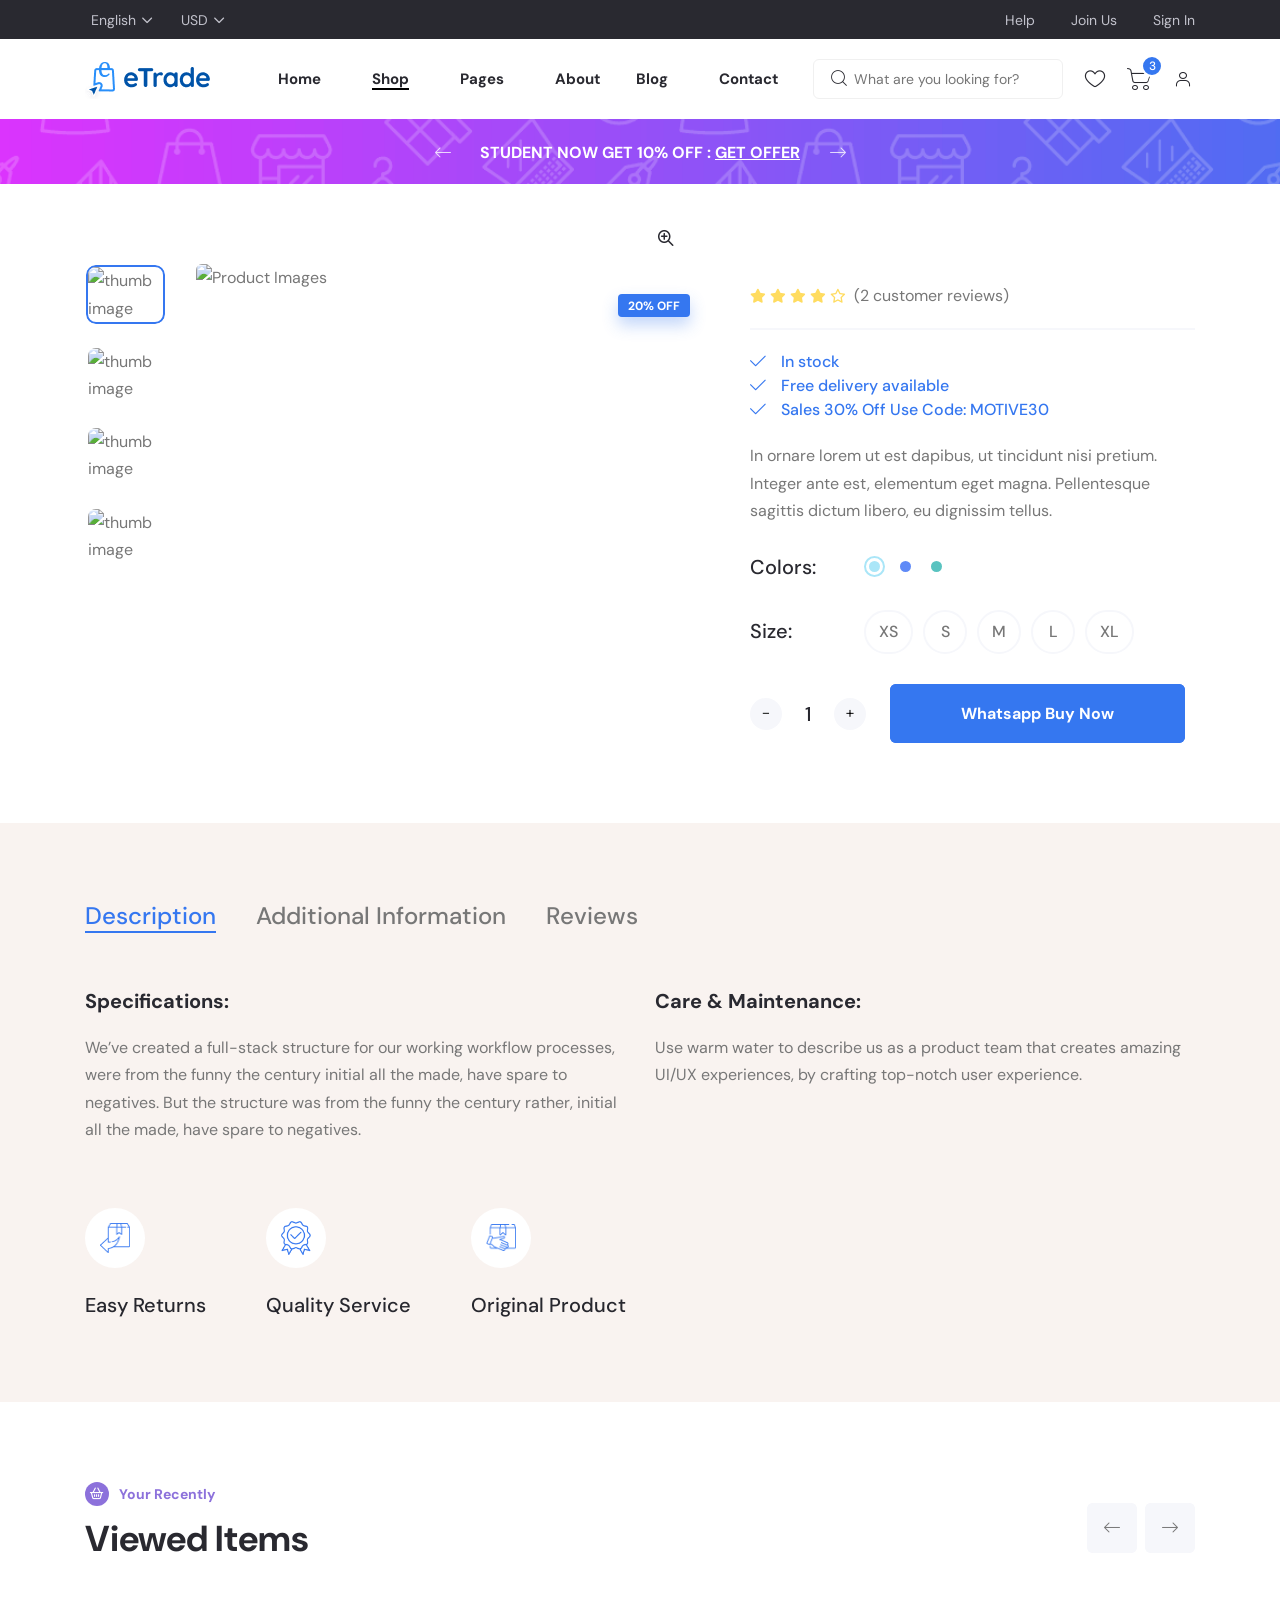
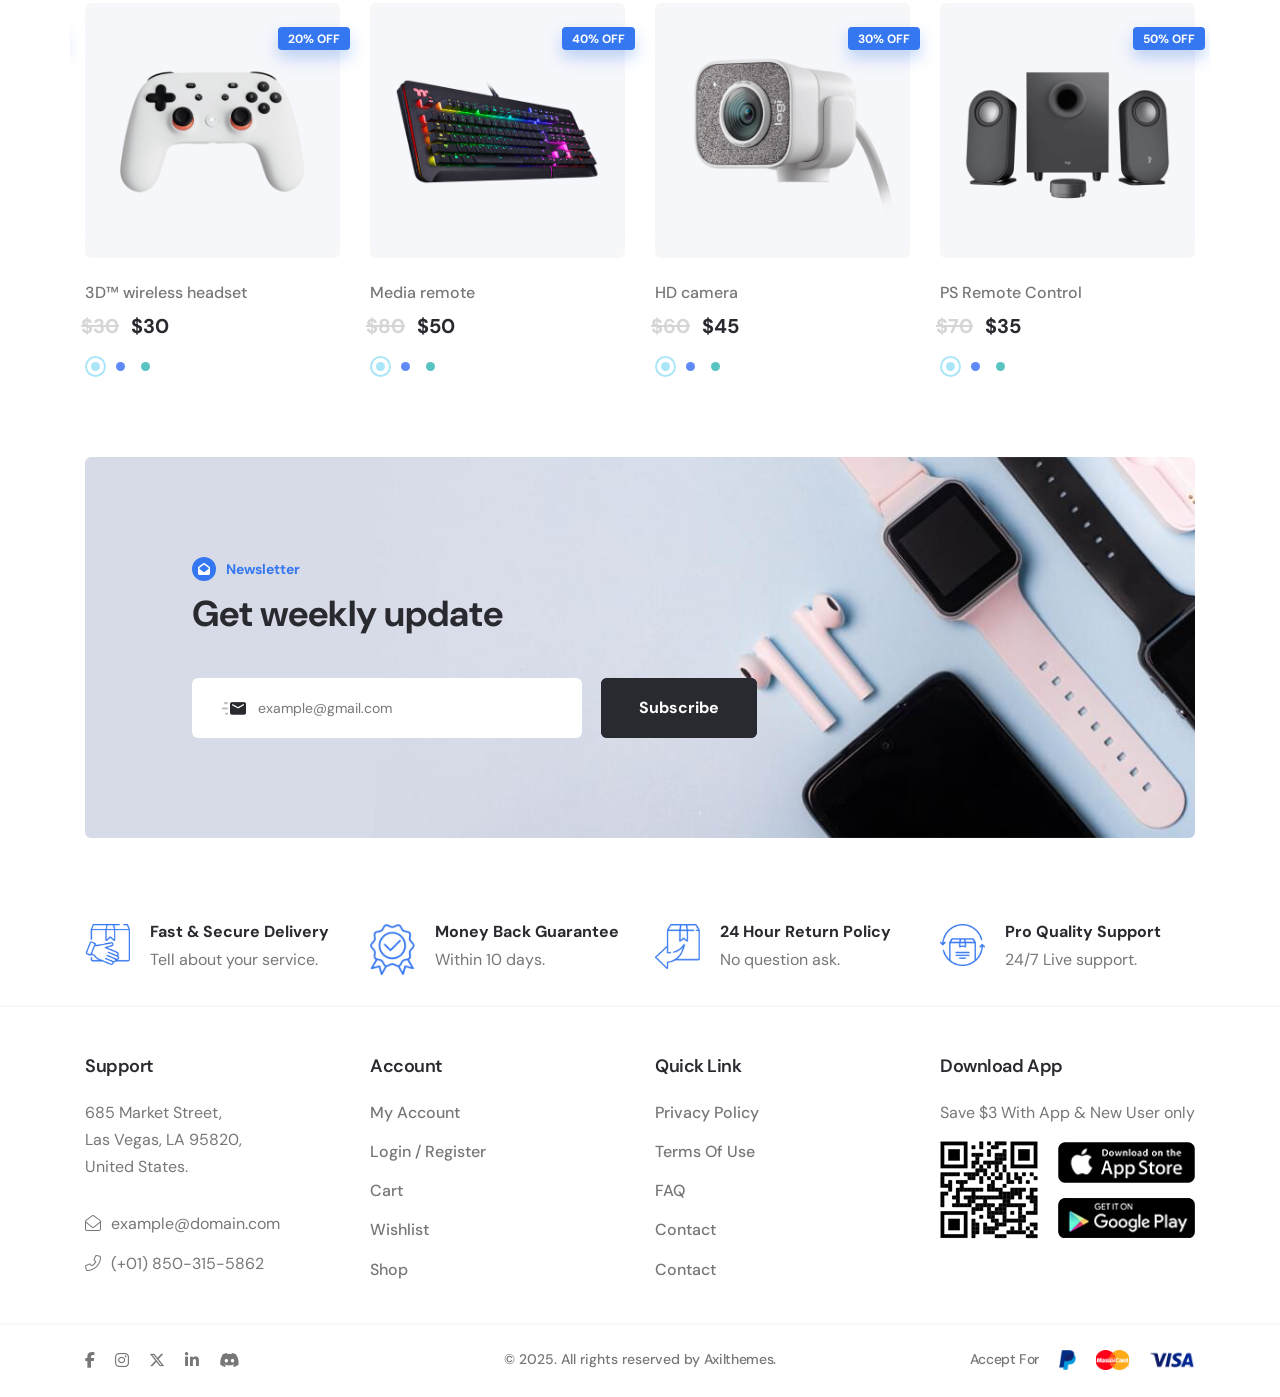
==== commit 4714af66: "hi" ====
--- a/single-product.html
+++ b/single-product.html
@@ -4,6 +4,7 @@
 <head>
     <meta charset="utf-8">
     <meta http-equiv="x-ua-compatible" content="ie=edge">
+   
     <title>eTrade || Single Product Style 3</title>
     <meta name="robots" content="noindex, follow">
     <meta name="description" content="">
@@ -368,7 +369,7 @@
 
                                         <!-- Start Product Action  -->
                                         <ul class="product-action d-flex-center mb--0">
-                                            <li class="add-to-cart"><a href="#" class="axil-btn btn-bg-primary">Buy Now</a></li>
+                                            <li class="add-to-cart"><a href="#" class="axil-btn btn-bg-primary">Whatsapp Buy Now</a></li>
                                             <!-- <li class="wishlist"><a href="wishlist.html" class="axil-btn wishlist-btn"><i class="far fa-heart"></i></a></li> -->
                                         </ul>
                                         <!-- End Product Action  -->
@@ -1535,24 +1536,21 @@
       const title = document.getElementById("product-title").textContent.trim();
       const price = document.getElementById("product-price").textContent.trim();
       const image = document.querySelector(".product-image")?.src || "";
-
-      const phoneNumber = "919636453365";
-
-      // Elegant card-style message with preview image
-      const message = `
+      const phoneNumber = "9509978741";
+
+      const message = 
+`🛍️ *New Product Order Request*
+
+🖼️ *Image:*  
 ${image}
 
-🛍️ *Product Order Request*
-╔═══════════════════════╗
-📦 *Product:* ${title}
-💰 *Price:* ${price}
-🛒 *Quantity:* 1
-🗓️ *Order Date:* ${new Date().toLocaleDateString()}
-╚═══════════════════════╝
-
-✅ I would like to place this order.
-Please confirm availability.
-      `.trim();
+📦 *Product:* ${title}  
+💰 *Price:* ${price}  
+🔢 *Quantity:* 1  
+📅 *Order Date:* ${new Date().toLocaleDateString()}
+
+✅ I would like to place this order.  
+Please confirm availability.`;
 
       const encodedMessage = encodeURIComponent(message);
       const whatsappURL = `https://wa.me/${phoneNumber}?text=${encodedMessage}`;
